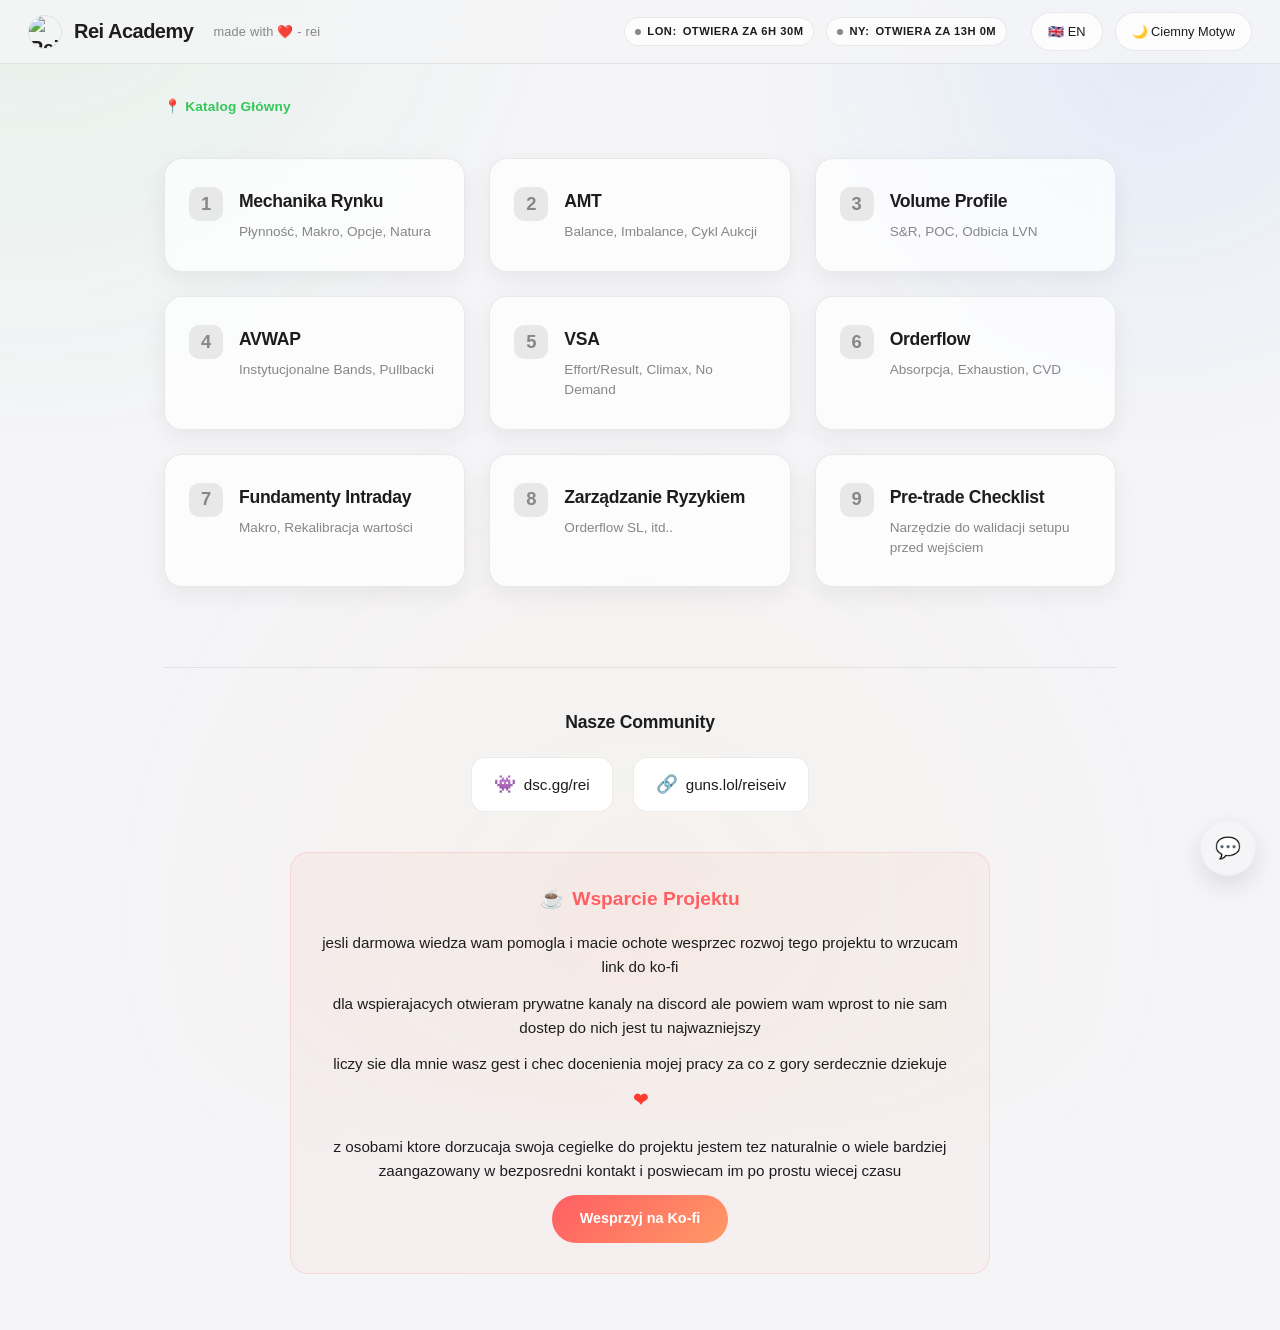
==== index.html @ be585a0c "holy hotfix" ====
<!DOCTYPE html>
<html lang="pl">
<head>
    <meta charset="UTF-8">
    <meta name="viewport" content="width=device-width, initial-scale=1.0">
    <title>Rei Academy</title>
    <link rel="stylesheet" href="style.css">
    <link rel="stylesheet" href="loader.css">
    <script src="loader.js"></script>
    <script>
  if (/Android|webOS|iPhone|iPad|iPod|BlackBerry|IEMobile|Opera Mini/i.test(navigator.userAgent)) {
    window.location.href = "mobile.html";
  }
</script>
</head>
<body class="lang-pl">

<div id="loader">
    <div class="loader-content">
        <span class="loader-title">Academy</span>
        <div class="loader-bar-bg"><div class="loader-bar-fill" id="loaderFill"></div></div>
    </div>
</div>

    <div class="ambient-blobs" id="ambient"></div>

    <nav class="fade-up-element">
        <div class="nav-left">
            <div class="nav-logo" onclick="nav('home')">
                <img src="https://i.pinimg.com/736x/5f/f7/d9/5ff7d9a02f87c055dc7d09bbfe17f80a.jpg" alt="Rei Academy Logo" class="logo-img">
                Rei Academy
            </div>
            <div class="made-with">made with ❤️ - rei</div>
        </div>
        <div class="nav-right">
            <div class="session-container">
                <div class="session-item" id="london-session">
                    <div class="dot"></div> LON: <span class="session-time">--:--</span>
                </div>
                <div class="session-item" id="ny-session">
                    <div class="dot"></div> NY: <span class="session-time">--:--</span>
                </div>
            </div>
            <button class="lang-toggle" onclick="toggleLang()">
                <span class="pl">🇬🇧 EN</span><span class="en">🇵🇱 PL</span>
            </button>
            <button class="theme-toggle" onclick="toggleTheme()" id="theme-btn">
                <span class="pl">☀️ Jasny Motyw</span><span class="en">☀️ Light Mode</span>
            </button>
        </div>
    </nav>

    <div id="tooltip" class="tooltip"></div>

    <div class="container">
        <div class="breadcrumbs fade-up-element fade-delay-1" id="breadcrumbs">
            <span class="pl">📍 Katalog Główny</span><span class="en">📍 Main Catalog</span>
        </div>

        <div id="view-home" class="view active">
            <div class="grid">
                <div class="folder-card fade-up-element fade-delay-1" data-cat="cat-mech" onclick="nav('cat-mech')">
                    <div class="progress-badge"><span class="pl">✓ PRZEROBIONE</span><span class="en">✓ COMPLETED</span></div>
                    <div class="folder-num">1</div>
                    <div class="folder-info">
                        <h3><span class="pl">Mechanika Rynku</span><span class="en">Market Mechanics</span></h3>
                        <p><span class="pl">Płynność, Makro, Opcje, Natura</span><span class="en">Liquidity, Macro, Options, Nature</span></p>
                    </div>
                </div>
                <div class="folder-card fade-up-element fade-delay-2" data-cat="cat-amt" onclick="nav('cat-amt')">
                    <div class="progress-badge"><span class="pl">✓ PRZEROBIONE</span><span class="en">✓ COMPLETED</span></div>
                    <div class="folder-num">2</div>
                    <div class="folder-info">
                        <h3><span class="pl">AMT</span><span class="en">AMT</span></h3>
                        <p><span class="pl">Balance, Imbalance, Cykl Aukcji</span><span class="en">Balance, Imbalance, Auction Cycle</span></p>
                    </div>
                </div>
                <div class="folder-card fade-up-element fade-delay-3" data-cat="cat-vp" onclick="nav('cat-vp')">
                    <div class="progress-badge"><span class="pl">✓ PRZEROBIONE</span><span class="en">✓ COMPLETED</span></div>
                    <div class="folder-num">3</div>
                    <div class="folder-info">
                        <h3><span class="pl">Volume Profile</span><span class="en">Volume Profile</span></h3>
                        <p><span class="pl">S&R, POC, Odbicia LVN</span><span class="en">S&R, POC, LVN Rejections</span></p>
                    </div>
                </div>
                <div class="folder-card fade-up-element fade-delay-4" data-cat="cat-vwap" onclick="nav('cat-vwap')">
                    <div class="progress-badge"><span class="pl">✓ PRZEROBIONE</span><span class="en">✓ COMPLETED</span></div>
                    <div class="folder-num">4</div>
                    <div class="folder-info">
                        <h3><span class="pl">AVWAP</span><span class="en">AVWAP</span></h3>
                        <p><span class="pl">Instytucjonalne Bands, Pullbacki</span><span class="en">Institutional Bands, Pullbacks</span></p>
                    </div>
                </div>
                <div class="folder-card fade-up-element fade-delay-5" data-cat="cat-vsa" onclick="nav('cat-vsa')">
                    <div class="progress-badge"><span class="pl">✓ PRZEROBIONE</span><span class="en">✓ COMPLETED</span></div>
                    <div class="folder-num">5</div>
                    <div class="folder-info">
                        <h3><span class="pl">VSA</span><span class="en">VSA</span></h3>
                        <p><span class="pl">Effort/Result, Climax, No Demand</span><span class="en">Effort/Result, Climax, No Demand</span></p>
                    </div>
                </div>
                <div class="folder-card fade-up-element fade-delay-6" data-cat="cat-of" onclick="nav('cat-of')">
                    <div class="progress-badge"><span class="pl">✓ PRZEROBIONE</span><span class="en">✓ COMPLETED</span></div>
                    <div class="folder-num">6</div>
                    <div class="folder-info">
                        <h3><span class="pl">Orderflow</span><span class="en">Orderflow</span></h3>
                        <p><span class="pl">Absorpcja, Exhaustion, CVD</span><span class="en">Absorption, Exhaustion, CVD</span></p>
                    </div>
                </div>
                <div class="folder-card fade-up-element fade-delay-7" data-cat="cat-fund" onclick="nav('cat-fund')">
                    <div class="progress-badge"><span class="pl">✓ PRZEROBIONE</span><span class="en">✓ COMPLETED</span></div>
                    <div class="folder-num">7</div>
                    <div class="folder-info">
                        <h3><span class="pl">Fundamenty Intraday</span><span class="en">Intraday Fundamentals</span></h3>
                        <p><span class="pl">Makro, Rekalibracja wartości</span><span class="en">Macro, Value Recalibration</span></p>
                    </div>
                </div>
                <div class="folder-card fade-up-element fade-delay-8" data-cat="cat-risk" onclick="nav('cat-risk')">
                    <div class="progress-badge"><span class="pl">✓ PRZEROBIONE</span><span class="en">✓ COMPLETED</span></div>
                    <div class="folder-num">8</div>
                    <div class="folder-info">
                        <h3><span class="pl">Zarządzanie Ryzykiem</span><span class="en">Risk Management</span></h3>
                        <p><span class="pl">Orderflow SL, itd..</span><span class="en">Manual Cutting, Orderflow SL</span></p>
                    </div>
                </div>
                
                <div class="folder-card fade-up-element fade-delay-9" onclick="window.location.href='checklist.html'">
    <div class="folder-num">9</div>
                    <div class="folder-info">
                        <h3><span class="pl">Pre-trade Checklist</span><span class="en">Pre-trade Checklist</span></h3>
                        <p><span class="pl">Narzędzie do walidacji setupu przed wejściem</span><span class="en">Setup validation tool before entry</span></p>
                    </div>
                </div>
            </div>
            
            <div class="community-wrapper fade-up-element fade-delay-10">
                <div class="community-footer">
                    <h4><span class="pl">Nasze Community</span><span class="en">Our Community</span></h4>
                    <div class="links-group">
                        <a href="https://dsc.gg/rei" target="_blank" class="rei-link">
                            <span style="font-size: 1.1rem;">👾</span> dsc.gg/rei
                        </a>
                        <a href="https://guns.lol/reiseiv" target="_blank" class="rei-link">
                            <span style="font-size: 1.1rem;">🔗</span> guns.lol/reiseiv
                        </a>
                    </div>
                </div>

                <div class="kofi-card">
                    <h4><span style="-webkit-text-fill-color: initial;">☕</span> <span class="pl">Wsparcie Projektu</span><span class="en">Support the Project</span></h4>
                    <p class="pl">jesli darmowa wiedza wam pomogla i macie ochote wesprzec rozwoj tego projektu to wrzucam link do ko-fi</p>
                    <p class="en">if this free knowledge helped you and you feel like supporting the development of this project, here is the ko-fi link</p>
                    
                    <p class="pl">dla wspierajacych otwieram prywatne kanaly na discord ale powiem wam wprost to nie sam dostep do nich jest tu najwazniejszy</p>
                    <p class="en">for supporters I open private discord channels, but frankly, access to them isn't the most important part here</p>
                    
                    <p class="pl">liczy sie dla mnie wasz gest i chec docenienia mojej pracy za co z gory serdecznie dziekuje</p>
                    <p class="en">what matters to me is your gesture and willingness to appreciate my work, for which I sincerely thank you in advance</p>
                    
                    <div class="kofi-heart">❤</div>
                    
                    <p class="pl">z osobami ktore dorzucaja swoja cegielke do projektu jestem tez naturalnie o wiele bardziej zaangazowany w bezposredni kontakt i poswiecam im po prostu wiecej czasu</p>
                    <p class="en">I am also naturally much more engaged in direct contact with people who add their brick to the project, and I simply dedicate more time to them</p>
                    
                    <a href="http://ko-fi.com/reiseiv" target="_blank" class="kofi-btn"><span class="pl">Wesprzyj na Ko-fi</span><span class="en">Support on Ko-fi</span></a>
                </div>
            </div>
        </div>

        <div id="view-cat-mech" class="view">
            <h2 class="section-title fade-up-element fade-delay-1"><span class="pl">1. MECHANIKA RYNKU</span><span class="en">1. MARKET MECHANICS</span></h2>
            <div class="course-text fade-up-element fade-delay-2">
                <div class="course-section">
                    <div class="segment-tag tag-must-know">Must Know</div>
                    <h4><span class="pl">Część 1: Mechanizm płynności i orderflow pressure</span><span class="en">Part 1: Liquidity mechanism and orderflow pressure</span></h4>
                    
                    <p class="pl">zanim odpalicie footprinty i vsa musicie zrozumiec dlaczego swieczka/candle w ogole rusza sie na wykresie zapomnijcie o micie ze cena rosnie bo jest po prostu wiecej kupujacych to bzdura</p>
                    <p class="en">before you fire up footprints and vsa you must understand why a candle even moves on the chart forget the myth that price goes up simply because there are more buyers that's nonsense</p>
                    
                    <p class="pl">cena rosnie tylko i wylacznie dlatego ze agresywne <span class="tooltip-word">market orders <span class="tip-i tip-i-up" onmousemove="tt(event, 'Market Orders', 'Agresywne zlecenia realizowane natychmiast po najlepszej dostępnej cenie w orderbooku.')" onmouseleave="htt()">i</span></span> zjadaja cala dostepna <span class="tooltip-word">liquidity <span class="tip-i tip-i-up" onmousemove="tt(event, 'Liquidity (Płynność)', 'Zlecenia z limitami oczekujące w orderbooku na realizację.')" onmouseleave="htt()">i</span></span> czyli limit orders na danym poziomie i system musi szukac kolejnego poziomu wyzej zeby zrealizowac transakcje</p>
                    <p class="en">price rises solely because aggressive <span class="tooltip-word">market orders <span class="tip-i tip-i-up" onmousemove="tt(event, 'Market Orders', 'Aggressive orders executed immediately at the best available price in the orderbook.')" onmouseleave="htt()">i</span></span> eat all available <span class="tooltip-word">liquidity <span class="tip-i tip-i-up" onmousemove="tt(event, 'Liquidity', 'Limit orders waiting in the orderbook to be executed.')" onmouseleave="htt()">i</span></span>, meaning limit orders at a given level, and the system must look for the next level higher to execute transactions</p>
                    
                    <p class="pl">to wlasnie <span class="tooltip-word">orderflow pressure <span class="tip-i tip-i-up" onmousemove="tt(event, 'Orderflow Pressure', 'Presja tworzona przez agresywne zlecenia rynkowe uderzające w orderbook.')" onmouseleave="htt()">i</span></span> pcha cene od jednego bloku liquidity do drugiego kto bije mocniej i agresywniej po cenie rynkowej ten przesuwa wykres a cala reszta to tylko tlo</p>
                    <p class="en">this <span class="tooltip-word">orderflow pressure <span class="tip-i tip-i-up" onmousemove="tt(event, 'Orderflow Pressure', 'Pressure created by aggressive market orders hitting the orderbook.')" onmouseleave="htt()">i</span></span> pushes the price from one liquidity block to another whoever hits harder and more aggressively at market price moves the chart and the rest is just background</p>
                </div>

                <div class="course-section">
                    <h4><span class="pl">Część 2: Fundamental reason</span><span class="en">Part 2: Fundamental reason</span></h4>
                    
                    <p class="pl">Skoro wiemy ze to agresywne zlecenia ruszaja rynkiem to co sprawia ze duzy kapital nagle zaczyna tak mocno uderzac w zlecenia <span class="tooltip-word">market <span class="tip-i tip-i-up" onmousemove="tt(event, 'Market Orders', 'Agresywne zlecenia realizowane natychmiast po najlepszej dostępnej cenie w orderbooku.')" onmouseleave="htt()">i</span></span>?</p>
                    <p class="en">Since we know that aggressive orders move the market, what makes big capital suddenly hit <span class="tooltip-word">market <span class="tip-i tip-i-up" onmousemove="tt(event, 'Market Orders', 'Aggressive orders executed immediately at the best available price in the orderbook.')" onmouseleave="htt()">i</span></span> orders so hard?</p>
                    
                    <p class="pl">tu wchodzą fundamenty ale nie nudne raporty tylko grube makro jak <span class="tooltip-word">cpi <span class="tip-i tip-i-up" onmousemove="tt(event, 'CPI', 'Consumer Price Index - kluczowy raport o inflacji, wywołujący zmienność.')" onmouseleave="htt()">i</span></span> czy <span class="tooltip-word">fomc <span class="tip-i tip-i-up" onmousemove="tt(event, 'FOMC', 'Federal Open Market Committee - spotkania banku centralnego, na których ustala się np. stopy procentowe.')" onmouseleave="htt()">i</span></span>. to są momenty w których duzi gracze robią rekalibrację wartości.</p>
                    <p class="en">this is where fundamentals come in, but not boring reports, rather heavy macro like <span class="tooltip-word">cpi <span class="tip-i tip-i-up" onmousemove="tt(event, 'CPI', 'Consumer Price Index - key inflation report causing volatility.')" onmouseleave="htt()">i</span></span> or <span class="tooltip-word">fomc <span class="tip-i tip-i-up" onmousemove="tt(event, 'FOMC', 'Federal Open Market Committee - central bank meetings that set interest rates.')" onmouseleave="htt()">i</span></span>. these are moments when big players recalibrate value.</p>
                    
                    <p class="pl">Stara cena z sekundy na sekunde przestaje byc logiczna wiec odpalaja ogromne zlecenia zeby jak najszybciej zaparkowac na nowych poziomach to wlasnie ten fundamentalny zapalnik tworzy najwieksze <span class="tooltip-word">imbalansy <span class="tip-i tip-i-down" onmousemove="tt(event, 'Imbalance', 'Gwałtowny ruch kierunkowy i brak równowagi między kupującymi a sprzedającymi.', 'var(--down-color)')" onmouseleave="htt()">i</span></span> na ktorych my zarabiamy.</p>
                    <p class="en">the old price instantly stops making logical sense so they fire massive orders to park at new levels as quickly as possible. this fundamental trigger creates the biggest <span class="tooltip-word">imbalances <span class="tip-i tip-i-down" onmousemove="tt(event, 'Imbalance', 'Rapid directional move and lack of equilibrium between buyers and sellers.', 'var(--down-color)')" onmouseleave="htt()">i</span></span> on which we profit.</p>
                    
                    <div class="pro-tip">
                        <div class="pro-tip-icon">💡</div>
                        <div class="pro-tip-content">
                            <strong><span class="pl">Tip ode mnie ;p</span><span class="en">Tip from me ;p</span></strong>
                            <span class="pl">na footprintach szukaj wtedy tzw. vacuum effect. kiedy wlatują agresywne market buy'e, a po stronie sprzedających następuje płynnościowa pustka (brak pasywnej absorpcji), cena nie ma innego wyjścia musi "teleportować" się wyżej, żeby znaleźć kogokolwiek, kto dostarczy jej płynność do zamknięcia transakcji to nie jest zwykły ruch, to gwałtowny re-pricing widząc taki imbalance, nie szukasz szczytu po prostu płoniesz razem z rynkiem, dopóki nie zobaczysz pierwszej dużej delty, która zostanie "zatrzymana" (wchłonięta) przez ścianę limitów.</span>
                            <span class="en">look for the so-called vacuum effect on footprints. when aggressive market buys fly in, and there is a liquidity void on the sellers' side (no passive absorption), the price has no other choice, it must "teleport" higher to find anyone who will provide liquidity to close the transaction. this is not a regular move, it's a rapid re-pricing. seeing such an imbalance, you don't look for a top, you simply burn with the market until you see the first large delta that gets "stopped" (absorbed) by a wall of limits.</span>
                        </div>
                    </div>
                </div>

                <div class="course-section">
                    <div class="segment-tag tag-advanced">Advanced</div>
                    <h4><span class="pl">Część 3: Options pressure</span><span class="en">Part 3: Options pressure</span></h4>
                    
                    <p class="pl">Na rynku jest jeszcze jedna gigantyczna sila o ktorej retail czesto nie ma pojecia to <span class="tooltip-word">market makers <span class="tip-i tip-i-up" onmousemove="tt(event, 'Market Maker', 'Duże instytucje zapewniające płynność na rynku poprzez jednoczesne wystawianie zleceń kupna i sprzedaży.')" onmouseleave="htt()">i</span></span> czyli ci ktorzy wystawiaja wam opcje.</p>
                    <p class="en">there is another gigantic force on the market that retail often has no idea about, it's <span class="tooltip-word">market makers <span class="tip-i tip-i-up" onmousemove="tt(event, 'Market Maker', 'Large institutions providing liquidity to the market by simultaneously placing buy and sell orders.')" onmouseleave="htt()">i</span></span>, the ones who write options for you.</p>
                    
                    <p class="pl">Musicie zrozumiec jedna rzecz oni nie graja kierunkowo ich zadaniem jest bycie <span class="tooltip-word">delta neutral <span class="tip-i tip-i-up" onmousemove="tt(event, 'Delta Neutral', 'Strategia, w której zyski i straty z opcji oraz aktywa bazowego wzajemnie się zerują (brak ryzyka kierunkowego).')" onmouseleave="htt()">i</span></span> jesli retail kupuje tony opcji call na longi to market maker musi natychmiast kupic aktywo bazowe zeby zabezpieczyc swoja pozycje czyli zrobic <span class="tooltip-word">hedge <span class="tip-i tip-i-up" onmousemove="tt(event, 'Hedge', 'Zabezpieczenie pozycji przed ryzykiem rynkowym.')" onmouseleave="htt()">i</span></span>.</p>
                    <p class="en">you must understand one thing, they don't play directionally. their job is to be <span class="tooltip-word">delta neutral <span class="tip-i tip-i-up" onmousemove="tt(event, 'Delta Neutral', 'A strategy where profits and losses from options and the underlying asset cancel each other out (no directional risk).')" onmouseleave="htt()">i</span></span>. if retail buys tons of call options for longs, the market maker must immediately buy the underlying asset to secure their position, i.e., make a <span class="tooltip-word">hedge <span class="tip-i tip-i-up" onmousemove="tt(event, 'Hedge', 'Securing a position against market risk.')" onmouseleave="htt()">i</span></span>.</p>
                    
                    <p class="pl">To przymusowe kupowanie lub sprzedawanie przez nich tworzy sztuczna ogromna presje na cene ktora czesto dziala jak dolanie benzyny do ognia i wywala wykres zupelnie poza skale.</p>
                    <p class="en">this forced buying or selling by them creates an artificial huge pressure on the price which often acts like adding fuel to the fire and blows the chart completely off the scale.</p>
                </div>

                <div class="course-section">
                    <h4><span class="pl">Część 4: Natura rynku (AMT)</span><span class="en">Part 4: Nature of the market (AMT)</span></h4>
                    
                    <p class="pl">Jak polaczymy te wszystkie trzy rzeczy agresywne zjadanie liquidity rekalibracje pod makro i zabezpieczanie opcji to wychodzi nam czysta natura rynku czyli auction market theory.</p>
                    <p class="en">when we combine all these three things: aggressive eating of liquidity, macro recalibration, and options hedging, we get the pure nature of the market, i.e., auction market theory.</p>
                    
                    <p class="pl">Te wszystkie brutalne sily daza tak naprawde tylko do jednego chca w koncu znalezc cene przy ktorej obie strony znowu beda zgodne co do wartosci i bedą chcialy robic biznes czyli nasze fair value.</p>
                    <p class="en">all these brutal forces actually aim for only one thing, they want to finally find a price where both sides will agree on value again and will want to do business, which is our fair value.</p>
                    
                    <p class="pl">Rynek to po prostu nieustanna aukcja ktora przechodzi z nudnego balansu w agresywny imbalance zeby znowu znalezc kolejny balance i tak w kolko to jest ten ostateczny mindset z ktorym powinniscie teraz przejsc do czytania reszty kategorii.</p>
                    <p class="en">the market is simply a continuous auction that goes from a boring balance to an aggressive imbalance to find the next balance again and so on. this is the ultimate mindset with which you should now move on to reading the rest of the categories.</p>
                </div>
            </div>
            <div class="next-section-wrapper fade-up-element fade-delay-3">
                <button class="next-btn" onclick="nav('cat-amt')">
                    <span class="pl">Czytaj dalej: 2. AMT <span>→</span></span>
                    <span class="en">Read more: 2. AMT <span>→</span></span>
                </button>
            </div>
        </div>

        <div id="view-cat-amt" class="view">
            <h2 class="section-title fade-up-element fade-delay-1">2. AMT (Auction Market Theory)</h2>
            <div class="course-text fade-up-element fade-delay-2">
                <div class="course-section">
                    <p><strong class="em-up">balance</strong> -> <strong class="em-down">imbalance</strong> -> auction -> <strong class="em-up">new balance</strong></p>
                    
                    <p class="pl">W skrocie na wykresie wyglada to tak;</p>
                    <p class="en">In short, on the chart it looks like this;</p>
                    
                    <div class="chart-wrapper" style="height: 420px;">
                        <canvas id="canvas-amt" class="chart-canvas"></canvas>
                    </div>
                </div>

                <div class="course-section">
                    <p class="pl">Cena na dane strefy(po tym jak juz wystapily) moze reagowac;</p>
                    <p class="en">Price can react to these zones (after they have formed) by;</p>
                    <ul>
                        <li><strong class="em-down">imbalance</strong> - <span class="pl">szybko sie przemieszczac / rejection</span><span class="en">moving quickly / rejection</span></li>
                        <li><strong class="em-up">balance</strong> - <span class="pl">odrzucic stary balance, lub przez niego przeleciec i zrobic breakout po ktorym najczesciej wystepuje market shift</span><span class="en">rejecting the old balance, or flying through it and making a breakout after which a market shift usually occurs</span></li>
                    </ul>
                </div>

                <div class="course-section">
                    <p class="pl">rynek to jedna wielka licytacja gdzie buyers i sellers bez przerwy szukają wspólnego języka. nie ma tu magii, jest tylko supply & demand. jak cena jest za niska wkraczają agresywne market buy’e i wybijają ją wyżej, jak za wysoka – agresywni sellers spychają ją w dół. rynek testuje poziomy aż znajdzie fair value czyli miejsce gdzie obie strony chętnie wymieniają kontrakty i tam dzieje się największy obrót.</p>
                    <p class="en">the market is one big auction where buyers and sellers are constantly looking for common ground. there is no magic here, there is only supply & demand. if the price is too low, aggressive market buys step in and push it higher, if too high – aggressive sellers push it down. the market tests levels until it finds fair value, which is a place where both sides eagerly exchange contracts and where the highest volume occurs.</p>
                    
                    <p class="pl">żeby nie zgadywać gdzie jest tanio a gdzie drogo używamy value area. to strefa w której rynek mielił najdłużej i gdzie przeszło ok 70% wolumenu sesji. to nasza baza. wyjście powyżej to sygnał że robi się drogo i zaraz mogą wjechać sprzedający, spadek poniżej to okazja dla kupujących bo cena staje się atrakcyjna. zamiast wróżyć z fusów(ict) po prostu patrzymy jak cena reaguje na ten obszar akceptacji.</p>
                    <p class="en">to avoid guessing where it is cheap and where it is expensive, we use value area. this is the zone where the market chopped the longest and where about 70% of the session's volume passed. this is our base. going above is a signal that it is getting expensive and sellers might step in soon, dropping below is an opportunity for buyers because the price become attractive. instead of reading tea leaves (ict), we simply watch how the price reacts to this area of acceptance.</p>
                </div>

                <div class="course-section">
                    <p class="pl">cała zabawa polega na cyklu balance -> imbalance -> new balance. większość czasu rynek jest w równowadze (balance) ale gdy wpadnie nowa informacja lub duży kapitał cena agresywnie wybija i zaczyna trendować (imbalance). wtedy stare fair value idzie do kosza – nie gramy na powrót tylko płyniemy z momentum aż dynamika spadnie i rynek zacznie budować nową bazę na innym poziomie.</p>
                    <p class="en">the whole game is about the balance -> imbalance -> new balance cycle. most of the time the market is in equilibrium (balance) but when new info or big capital drops in, the price aggressively breaks out and starts trending (imbalance). then the old fair value goes to the trash – we don't play for a return, we ride the momentum until dynamics drop and the market starts building a new base at a different level.</p>
                    
                    <p class="pl">amt to twoja mapa i logika a volume profile to rentgen który pokazuje to wszystko na wykresie. przeskakujemy przez zwykłe świece i widzimy dokładnie gdzie faktycznie zaparkował gruby hajs i gdzie ukształtowały się strefy balansu. teraz żebyś wiedział jak to wyznaczać w praktyce i czytać kto realnie kontroluje aukcję wchodzimy prosto w kategorię volume profile.</p>
                    <p class="en">amt is your map and logic and volume profile is the x-ray that shows all of this on the chart. we skip past regular candles and see exactly where the smart money parked and where the balance zones formed. now so you know how to map this in practice and read who actually controls the auction, we jump straight into the volume profile category.</p>
                </div>
            </div>
            <div class="next-section-wrapper fade-up-element fade-delay-3">
                <button class="next-btn" onclick="nav('cat-vp')">
                    <span class="pl">Czytaj dalej: 3. Volume Profile <span>→</span></span>
                    <span class="en">Read more: 3. Volume Profile <span>→</span></span>
                </button>
            </div>
        </div>

        <div id="view-cat-vp" class="view">
            <h2 class="section-title fade-up-element fade-delay-1">3. VOLUME PROFILE</h2>
            <div class="course-text fade-up-element fade-delay-2">
                <div class="course-section">
                    <p class="pl">Volume Profile czesto ustawia sie w te 4 kształty:</p>
                    <p class="en">Volume Profile often shapes up into these 4 patterns:</p>
                    <ul>
                        <li>P📈 - <span class="pl">presja ceny w góre</span><span class="en">price pressure up</span></li>
                        <li>b📉 - <span class="pl">presja ceny w dół</span><span class="en">price pressure down</span></li>
                        <li>B🌪️ - <span class="pl">presja w obie strony xD</span><span class="en">pressure both ways xD</span></li>
                        <li>D👉 - <span class="pl">market w balance ("konsolidacja")</span><span class="en">market in balance ("consolidation")</span></li>
                    </ul>
                    <p class="pl">Przykładowy setup, z wykorzystaniem logiki auction market theory (tak w D, aż do wystąpienia breakoutu możesz tradować <span class="tooltip-word" onmousemove="tt(event, 'S&R', 'Support & Resistance - poziomy wsparcia (gdzie cena odbija w górę) i oporu (gdzie cena zawraca w dół).')" onmouseleave="htt()">i</span>).</p>
                    <p class="en">Example setups, using auction market theory logic (yes in D shape, until a breakout occurs you can trade <span class="tooltip-word" onmousemove="tt(event, 'S&R', 'Support & Resistance - levels where price bounces up or rejects down.')" onmouseleave="htt()">i</span>).</p>
                </div>
            </div>
            
            <h4 style="color:var(--heading-color); margin-bottom: 10px;" class="fade-up-element fade-delay-3">
                <span class="pl">Setup 1: Kształt D (Balance) - Tradowanie VAH / VAL</span>
                <span class="en">Setup 1: D Shape (Balance) - Trading VAH / VAL</span>
            </h4>
            <div class="chart-wrapper fade-up-element fade-delay-4" style="height: 400px;">
                <canvas id="canvas-vaval" class="chart-canvas"></canvas>
            </div>

            <div class="course-text fade-up-element fade-delay-5">
                <div class="course-section">
                    <p class="pl">"Mapowanie" profilem wolumenu(XD) można robić w dwa sposoby;</p>
                    <p class="en">"Mapping" with volume profile(XD) can be done in two ways;</p>
                    <ul>
                        <li><span class="pl">zaplanowane; ustawiasz na sesje/dni-wieki... - można uznać je za bardzo "znaczące"</span><span class="en">planned; you anchor it to sessions/days-ages... - they can be considered very "significant"</span>
                            <div class="chart-wrapper" style="height: 280px; margin-top: 15px;">
                                <canvas id="canvas-map1" class="chart-canvas"></canvas>
                            </div>
                        </li>
                        <li><span class="pl">bieżące: ustawiasz na bieżące strefy (balance, imbalance) - też są znaczące, ale raczej nie wyłapiesz tak tradu na kolejne 3h</span><span class="en">current: you anchor it to current zones (balance, imbalance) - also significant, but you probably won't catch a 3h long trade this way</span>
                            <div class="chart-wrapper" style="height: 280px; margin-top: 15px;">
                                <canvas id="canvas-map2" class="chart-canvas"></canvas>
                            </div>
                        </li>
                    </ul>
                </div>

                <div class="course-section">
                    <p class="pl">Jeśli ktoś nie rozumie jak działa VP, i co oznaczają dane pola;</p>
                    <p class="en">If someone doesn't understand how VP works, and what these terms mean;</p>
                    <ul>
                        <li class="pl"><strong class="em-up">VAH</strong>, <strong class="em-down">VAL</strong> - <span class="tooltip-word">Value Area <span class="tip-i tip-i-up" onmousemove="tt(event, 'VAH / VAL', 'Value Area High (Górna granica) i Value Area Low (Dolna granica). Wyznaczają strefę 68% wolumenu w danej sesji.', 'var(--up-color)')" onmouseleave="htt()">i</span></span></li>
                        <li class="en"><strong class="em-up">VAH</strong>, <strong class="em-down">VAL</strong> - <span class="tooltip-word">Value Area <span class="tip-i tip-i-up" onmousemove="tt(event, 'VAH / VAL', 'Value Area High and Value Area Low. They mark the 68% volume zone in a given session.', 'var(--up-color)')" onmouseleave="htt()">i</span></span></li>
                        
                        <li class="pl"><strong class="em-up">POC</strong> - <span class="tooltip-word">Point of Control <span class="tip-i tip-i-up" onmousemove="tt(event, 'POC', 'Punkt kontroli z największym wygenerowanym wolumenem. Często działa jak magnes przyciągający cenę (Fair Value).', 'var(--up-color)')" onmouseleave="htt()">i</span></span></li>
                        <li class="en"><strong class="em-up">POC</strong> - <span class="tooltip-word">Point of Control <span class="tip-i tip-i-up" onmousemove="tt(event, 'POC', 'Point of control with the highest generated volume. Often acts as a magnet for price (Fair Value).', 'var(--up-color)')" onmouseleave="htt()">i</span></span></li>
                        
                        <li class="pl"><strong class="em-up">HVN</strong> - <span class="tooltip-word">Balance <span class="tip-i tip-i-up" onmousemove="tt(event, 'Balance (VP)', 'Strefa balansu w Volume Profile: popyt i podaż są w miarę zgodne, więc cena zwalnia i spędza tam najwięcej czasu (HVN).', 'var(--up-color)')" onmouseleave="htt()">i</span></span></li>
                        <li class="en"><strong class="em-up">HVN</strong> - <span class="tooltip-word">Balance <span class="tip-i tip-i-up" onmousemove="tt(event, 'Balance (VP)', 'Balance zone in Volume Profile: supply and demand are mostly in agreement, so price slows down and spends the most time there (High Volume Node).', 'var(--up-color)')" onmouseleave="htt()">i</span></span></li>
                        
                        <li class="pl"><strong class="em-down">LVN</strong> - <span class="tooltip-word">Imbalance <span class="tip-i tip-i-down" onmousemove="tt(event, 'Imbalance (VP)', 'Strefa imbalansu w Volume Profile: brak akceptacji na danych poziomach, więc cena przelatuje szybciej przez LVN w stronę kolejnego kierunku.', 'var(--down-color)')" onmouseleave="htt()">i</span></span></li>
                        <li class="en"><strong class="em-down">LVN</strong> - <span class="tooltip-word">Imbalance <span class="tip-i tip-i-down" onmousemove="tt(event, 'Imbalance (VP)', 'Imbalance zone in Volume Profile: lack of acceptance at these levels, so price flies faster through LVN towards the next direction.', 'var(--down-color)')" onmouseleave="htt()">i</span></span></li>
                    </ul>
                    
                    <div class="note-block pl">
                        <span class="note-icon">💡</span>
                        <div class="note-text">
                            Testowanie vah/val to <strong>moment decyzyjny</strong>;<br>
                            wyjscie poza strefe i budowanie tam nowego volume ➝ <strong>akceptacja nowej ceny</strong> i start imbalansu.
                            rejection cen przy vah/val ➝ nadal gramy balance...
                        </div>
                    </div>
                    <div class="note-block en">
                        <span class="note-icon">💡</span>
                        <div class="note-text">
                            When price bounces off vah/val ➝ testing vah/val is a <strong>decision moment</strong>;<br>
                            exiting the zone and building new volume there ➝ <strong>acceptance of new price</strong> and start of an imbalance.
                        </div>
                    </div>
                </div>

                <div class="course-section">
                    <div class="segment-tag tag-must-know">Must Know</div>
                    <p class="pl">hvn i lvn - to one mowia nam jak szybko cena bedzie w danej strefie pływać</p>
                    <p class="en">hvn and lvn - they tell us how fast the price will swim in a given zone</p>
                    
                    <p class="pl">hvn czyli high volume node to te grube brzuchy na profilu gdzie zebral sie najwiekszy volume to sa klasyczne strefy balansu cena zachowuje sie tu jak w blocie zwalnia mieli w miejscu i spedza duzo czasu bo obie strony sa dosc zgodne co do wartosci</p>
                    <p class="en">hvn meaning high volume node are those fat bellies on the profile where the biggest volume gathered. these are classic balance zones. price acts here like in mud, slows down, chops in place and spends a lot of time because both sides are quite agreed on value.</p>
                    
                    <p class="pl">z kolei lvn czyli low volume node to te wciecia w profilu gdzie volume prawie nie ma to strefy imbalansu w przeszlosci rynek po prostu nie akceptowal tych poziomow wiec kiedy cena tam trafia przelatuje przez nie jak przez proznie</p>
                    <p class="en">on the other hand lvn meaning low volume node are those indentations in the profile where there is almost no volume. these are imbalance zones. in the past the market simply did not accept these levels so when price gets there it flies through them like through a vacuum.</p>
                    
                    <p class="pl">dlatego wlasnie bardzo czesto widzimy jak rynek odrywa sie od jednego hvn blyskawicznie i agresywnie pokonuje puste lvn zeby znowu zaparkowac i szukac rownowagi na kolejnym grubym hvn</p>
                    <p class="en">that's exactly why we very often see the market detach from one hvn, lightning-fast and aggressively overcome an empty lvn, just to park again and look for equilibrium at the next fat hvn.</p>
                    
                    <p class="pl">warto jeszcze dodac wazna rzecz odnosnie lvn z tych pustych stref bardzo czesto korzysta sie w mocno trendujacym rynku sluza one jako idealne miejsca do zlapania pullbacka i pojscia dalej z trendem dziala to tak ze gdy mamy silny ruch i rynek robi krotki pullback to wpadajac w lvn sprawdza czy wciaz nie ma tam chetnych do handlu szybki brak akceptacji powoduje rejection i kontynuacje glownego trendu wiec to swietny moment zeby podpiac sie do ruchu i zarabiac na tym momentum</p>
                    <p class="en">it's worth adding an important thing regarding lvn. these empty zones are very often used in a strongly trending market. they serve as ideal places to catch a pullback and go further with the trend. it works like this: when we have a strong move and the market makes a short pullback, falling into lvn it checks if there are still no willing traders there. a quick lack of acceptance causes a rejection and continuation of the main trend, so it's a great moment to hook onto the move and profit on that momentum.</p>
                </div>

                <div class="pro-tip">
                    <div class="pro-tip-icon">⚡</div>
                    <div class="pro-tip-content pl">
                        <strong>Tip ode mnie ;p</strong>
                        bardzo często z tego korzystam ^^ (setup 3/lvn) 
                    </div>
                    <div class="pro-tip-content en">
                        <strong>Tip from me ;p</strong>
                        i use this very often ^^ (setup 3/lvn)
                    </div>
                </div>
            </div>

            <h4 style="color:var(--heading-color); margin-bottom: 10px;" class="fade-up-element fade-delay-6">
                <span class="pl">Setup 2: Magnes POC i powrót do HVN</span>
                <span class="en">Setup 2: POC Magnet and return to HVN</span>
            </h4>
            <div class="chart-wrapper fade-up-element fade-delay-7" style="height: 400px;">
                <canvas id="canvas-poc" class="chart-canvas"></canvas>
            </div>

            <h4 style="color:var(--heading-color); margin-bottom: 10px;" class="fade-up-element fade-delay-8">
                <span class="pl">Setup 3: Odbicie od LVN (Imbalance)</span>
                <span class="en">Setup 3: LVN Bounce (Imbalance)</span>
            </h4>
            <div class="chart-wrapper fade-up-element fade-delay-9" style="height: 400px;">
                <canvas id="canvas-lvn" class="chart-canvas"></canvas>
            </div>
            
            <div class="next-section-wrapper fade-up-element fade-delay-10">
                <button class="next-btn" onclick="nav('cat-vwap')">
                    <span class="pl">Czytaj dalej: 4. AVWAP <span>→</span></span>
                    <span class="en">Read more: 4. AVWAP <span>→</span></span>
                </button>
            </div>
        </div>

        <div id="view-cat-vwap" class="view">
            <h2 class="section-title fade-up-element fade-delay-1">4. AVWAP</h2>
            <div class="course-text fade-up-element fade-delay-2">
                <div class="course-section">
                    <p class="pl">zwykłe średnie kroczące są spóźnione bo liczą tylko czas i cenę. dla nas liczy się <span class="tooltip-word">vwap <span class="tip-i tip-i-up" onmousemove="tt(event, 'VWAP', 'Volume Weighted Average Price - średnia cena ważona wolumenem.')" onmouseleave="htt()">i</span></span> czyli średnia cena ważona wolumenem. to jest jedyna „średnia” którą respektują instytucje bo pokazuje gdzie faktycznie handlował duży kapitał. jeśli cena jest powyżej vwap-u instytucjonalni kupujący są zadowoleni, jeśli poniżej to szukają okazji lub uciekają z pozycji. używamy <span class="tooltip-word">anchored vwap <span class="tip-i tip-i-up" onmousemove="tt(event, 'Anchored VWAP', 'Zakotwiczony VWAP, mierzony od konkretnego wydarzenia, miejsca, lub początku sesji.')" onmouseleave="htt()">i</span></span> żeby przyczepić go do konkretnych punktów zwrotnych jak fomc czy szczyt sesji i widzieć kto od tego momentu przejął kontrolę nad rynkiem.</p>
                    <p class="en">regular moving averages are lagging because they only count time and price. for us, what matters is <span class="tooltip-word">vwap <span class="tip-i tip-i-up" onmousemove="tt(event, 'VWAP', 'Volume Weighted Average Price.')" onmouseleave="htt()">i</span></span>. this is the only "average" respected by institutions because it shows where big capital actually traded. if the price is above vwap, institutional buyers are happy, if below, they look for opportunities or run from positions. we use <span class="tooltip-word">anchored vwap <span class="tip-i tip-i-up" onmousemove="tt(event, 'Anchored VWAP', 'VWAP anchored to a specific event, place, or session start.')" onmouseleave="htt()">i</span></span> to attach it to specific turning points like fomc or session high to see who took control of the market from that moment on.</p>
                    
                    <img src="https://i.imgur.com/6wu6fDM.png" class="course-img" alt="VWAP Bands Reaction" referrerpolicy="no-referrer">
                    
                    <p class="pl">jak widać cena pięknie reaguje na <span class="tooltip-word">VWAP band'y <span class="tip-i tip-i-up" onmousemove="tt(event, 'VWAP Bands', 'Pasma odchylenia standardowego od głównej linii VWAP. Pełnią rolę dynamicznego VAH i VAL.')" onmouseleave="htt()">i</span></span>, i sam VWAP</p>
                    <p class="en">as you can see the price beautifully reacts to <span class="tooltip-word">VWAP bands <span class="tip-i tip-i-up" onmousemove="tt(event, 'VWAP Bands', 'Standard deviation bands from the main VWAP line. Act as dynamic VAH and VAL.')" onmouseleave="htt()">i</span></span>, and VWAP itself</p>
                    
                    <p class="pl">sposoby na tradowanie VWAP to między innymi S&R i <span class="tooltip-word">mean reversion <span class="tip-i tip-i-up" onmousemove="tt(event, 'Mean Reversion', 'Tendencja ceny do powrotu do swojej historycznej średniej (w tym wypadku linii VWAP).')" onmouseleave="htt()">i</span></span></p>
                    <p class="en">ways to trade VWAP include S&R and <span class="tooltip-word">mean reversion <span class="tip-i tip-i-up" onmousemove="tt(event, 'Mean Reversion', 'Price tendency to return to its historical mean (in this case, the VWAP line).')" onmouseleave="htt()">i</span></span></p>
                    
                    <p class="pl">przykład użycia: AVWAP zarzucony na high, pięknie pokazuje lokalny resistance, z którego potem tworzy sie support</p>
                    <p class="en">example usage: AVWAP anchored to the high beautifully shows local resistance, which later becomes support</p>
                </div>
                <div class="course-section">
                    <img src="https://i.imgur.com/WiyvKtT.png" class="course-img" alt="AVWAP Resistance to Support" referrerpolicy="no-referrer">
                    <h4 class="pl">Strategia S&R i <span class="tooltip-word">Bias <span class="tip-i tip-i-up" onmousemove="tt(event, 'Bias', 'Nasze obiektywne nastawienie do rynku w danej chwili, np. bullish (szukamy longów) lub bearish (szukamy shortów).')" onmouseleave="htt()">i</span></span>:</h4>
                    <h4 class="en">S&R Strategy and <span class="tooltip-word">Bias <span class="tip-i tip-i-up" onmousemove="tt(event, 'Bias', 'Our objective market attitude at a given moment, e.g., bullish (looking for longs) or bearish (looking for shorts).')" onmouseleave="htt()">i</span></span>:</h4>
                    <ul class="pl">
                        <li>cena powyżej vwap -> szukamy longów / reversion (gdy cena jest bardzo daleko lub widać exhaustion)</li>
                        <li>cena poniżej vwap -> szukamy shortów / reversion (^)</li>
                        <li>cena przecina vwap z dużym volume -> podmianka stron xd</li>
                    </ul>
                    <ul class="en">
                        <li>price above vwap -> looking for longs / reversion (when price is very far or exhaustion is visible)</li>
                        <li>price below vwap -> looking for shorts / reversion (^)</li>
                        <li>price crosses vwap with high volume -> changing sides xd</li>
                    </ul>
                    <div class="segment-tag tag-must-know">Must Know</div>
                    
                    <p class="pl">avwap to w jezyku teorii aukcji po prostu dynamiczna linia fair value taki poc ktory przesuwa sie razem z cena w czasie rzeczywistym a te zewnetrzne bandy pelnia funkcje dynamicznych vah i val wiec cala logika z profilu volume ma tu pelne zastosowanie</p>
                    <p class="en">avwap in the language of auction theory is simply a dynamic fair value line, a poc that moves with the price in real time, and these outer bands act as dynamic vah and val, so all the logic from volume profile fully applies here.</p>
                    
                    <p class="pl">co do samego tradowania mean reversion pamietajcie o jednej waznej rzeczy to dziala swietnie kiedy rynek jest w szerokim balansie i po prostu oddycha od bandy do bandy ale jesli mamy silny imbalance i pprst plynie w jednym kierunku to cena moze przebywac bardzo daleko od vwap przez cala sesje i nigdy do niego nie wrocic dlatego w trendzie vwap sluzy nam jako trampolina na pullbackach a nie jako cel do ktorego gramy counter-trend</p>
                    <p class="en">as for trading mean reversion itself, remember one important thing: it works great when the market is in a wide balance and simply breathes from band to band, but if we have a strong imbalance and it just flows in one direction, the price can stay very far from vwap all session and never return to it. therefore, in a trend, vwap serves us as a trampoline on pullbacks, not as a target to which we play counter-trend.</p>
                </div>
            </div>
            
            <div class="chart-wrapper fade-up-element fade-delay-3" style="height: 400px;"><canvas id="canvas-vwap" class="chart-canvas"></canvas></div>

            <div class="next-section-wrapper fade-up-element fade-delay-4">
                <button class="next-btn" onclick="nav('cat-vsa')">
                    <span class="pl">Czytaj dalej: 5. VSA <span>→</span></span>
                    <span class="en">Read more: 5. VSA <span>→</span></span>
                </button>
            </div>
        </div>

        <div id="view-cat-vsa" class="view">
            <h2 class="section-title fade-up-element fade-delay-1">5. VOLUME SPREAD ANALYSIS</h2>
            <div class="course-text fade-up-element fade-delay-2">
                <div class="course-section">
                    <p class="pl">otwieramy nowy dzial czyli vsa volume spread analysis to genialne narzedzie ktore laczy czysty wykres candles z volume i uczy was patrzec na rynek przez pryzmat prawa wysilku i rezultatu</p>
                    <p class="en">we open a new section, vsa volume spread analysis. it's a brilliant tool that combines a pure candle chart with volume and teaches you to look at the market through the prism of the law of effort and result.</p>
                    
                    <p class="pl">zeby to zrozumiec musimy zaczac od absolutnych podstaw zapomnijcie na chwile o standardowych formacjach świecowych(najlepiej na zawsze swoja droga..) bo w vsa interesuja nas tylko trzy konkretne rzeczy w kazdej candle</p>
                    <p class="en">to understand this we must start from the absolute basics. forget for a moment about standard candlestick formations (preferably forever by the way..) because in vsa we are only interested in three specific things in each candle</p>
                    
                    <ul class="pl">
                        <li>po pierwsze spread ale nie ten od brokera tylko zasieg candle czyli odleglosc od samego low do samego high to nam mowi jaki konkretny <span class="tooltip-word">rezultat (Result) <span class="tip-i tip-i-up" onmousemove="tt(event, 'Result', 'Spread świecy - czyli faktyczny dystans, jaki pokonała cena w określonym czasie.')" onmouseleave="htt()">i</span></span> osiagnal rynek w danym czasie</li>
                        <li>po drugie volume czyli ile kontraktow w ogole przewinelo sie na tej candle to mowi nam o tym jaki <span class="tooltip-word">wysilek (Effort) <span class="tip-i tip-i-up" onmousemove="tt(event, 'Effort', 'Wolumen - czyli ile siły włożono, aby poruszyć cenę.')" onmouseleave="htt()">i</span></span> rynek wlozyl w ten ruch</li>
                        <li>i po trzecie cena zamkniecia czyli gdzie ostatecznie strona bullish i bearish skonczyla walke czy blisko high czy w srodku czy na samym low</li>
                    </ul>
                    <ul class="en">
                        <li>firstly, the spread, but not the broker's spread, the candle's range meaning the distance from the absolute low to the absolute high. this tells us what specific <span class="tooltip-word">result (Result) <span class="tip-i tip-i-up" onmousemove="tt(event, 'Result', 'Candle spread - the actual distance the price covered in a given time.')" onmouseleave="htt()">i</span></span> the market achieved in a given time</li>
                        <li>secondly, volume, meaning how many contracts rolled through this candle. this tells us what <span class="tooltip-word">effort (Effort) <span class="tip-i tip-i-up" onmousemove="tt(event, 'Effort', 'Volume - how much force was put in to move the price.')" onmouseleave="htt()">i</span></span> the market put into this move</li>
                        <li>and thirdly, the closing price, meaning where exactly the bullish and bearish sides ended the fight, near the high, in the middle, or at the absolute low</li>
                    </ul>
                    
                    <p class="pl">vsa polega na tym ze patrzac na te trzy rzeczy caly czas zadajemy sobie jedno wazne pytanie czy wysilek jaki wlozono w dany ruch jest logiczny i zgadza sie z rezultatem jaki osiagnieto na wykresie</p>
                    <p class="en">vsa is about looking at these three things and constantly asking ourselves one important question: is the effort put into a given move logical and does it align with the result achieved on the chart?</p>
                </div>

                <div class="course-section">
                    <h4><span class="pl">Zdrowy Ruch i Harmonijny Trend</span><span class="en">Healthy Move and Harmonious Trend</span></h4>
                    
                    <p class="pl">zaczynamy od tego jak wyglada zdrowy rynek czyli sytuacja w ktorej wlozony wysilek idealnie rowna sie osiagnietemu rezultatowi</p>
                    <p class="en">we start with what a healthy market looks like, meaning a situation where the applied effort perfectly equals the achieved result.</p>
                    
                    <p class="pl">wyobrazcie sobie potezna swieczka/candle z bardzo duzym spreadem ktora zamyka sie na samym dnie a pod nia widzicie ogromny slupek volume</p>
                    <p class="en">imagine a massive candle with a very large spread that closes at the absolute bottom, and below it you see a huge volume bar.</p>
                    
                    <p class="pl">to jest wlasnie pelna harmonia sprzedajacy/sellside wlozyli gigantyczny wysilek w postaci masy market orderow i osiagneli adekwatny rezultat spychajac cene mocno w dol</p>
                    <p class="en">this is pure harmony. sellers put in a gigantic effort in the form of massive hits and achieved an adequate result by pushing the price hard down.</p>
                    
                    <p class="pl">w takiej sytuacji wiemy ze ruch jest poparty silnym kapitalem i absolutnie nie stajemy mu na drodze, nie plywamy pod prad...</p>
                    <p class="en">in such a situation, we know the move is backed by strong capital and we absolutely do not stand in its way to catch falling knives.</p>
                    
                    <p class="pl">dziala to tez w druga strone maly volume czyli brak effortu powinien zawsze dawac maly spread czyli brak rezultatu</p>
                    <p class="en">it works the other way around too. low volume, meaning a lack of effort, should always result in a small spread, meaning a lack of result.</p>
                    
                    <p class="pl">jesli rynek rysuje mala waska swieczke/candle na bardzo niskim volume to po prostu oznacza ze chwilowo nie ma tam duzych graczy i presji z zadnej ze stron wiec cena po prostu dryfuje</p>
                    <p class="en">if the market draws a small narrow candle on very low volume, it simply means that temporarily there are no big players there and no pressure from either side, so the price just drifts.</p>
                    
                    <p class="pl">rozpoznawanie tych zdrowych i logicznych zachowan to wasz podstawowy filtr ktory mowi wam kiedy trend wciaz ma sile do dalszej jazdy a wy mozecie spokojnie plynac z trendem</p>
                    <p class="en">recognizing these healthy and logical behaviors is your basic filter which tells you when the trend still has the strength to keep going, and you can calmly swim with the trend.</p>
                </div>

                <div class="course-section">
                    <div class="segment-tag tag-advanced">Advanced</div>
                    <h4><span class="pl">Anomalie i Hidden Selling</span><span class="en">Anomalies and Hidden Selling</span></h4>
                    
                    <p class="pl">skoro wiemy juz jak wyglada zdrowy ruch czas na najwazniejsza czesc vsa czyli anomalie effort vs result</p>
                    <p class="en">since we know what a healthy move looks like, it's time for the most important part of vsa, meaning anomalies of effort vs result.</p>
                    
                    <p class="pl">wyobrazcie sobie sytuacje w ktorej widzicie gigantyczny volume czyli ogromny wysilek ale spread candle jest bardzo maly a cena prawie sie nie ruszyla to jest klasyczny brak rezultatu</p>
                    <p class="en">imagine a situation where you see gigantic volume, meaning huge effort, but the candle spread is very small and the price barely moved. this is a classic lack of result.</p>
                    
                    <p class="pl">w logice vsa oznacza to ze na tym poziomie pojawila sie ogromna bariera w postaci zlecen przeciwnej strony ktora calkowicie wchlonela ten ruch</p>
                    <p class="en">in vsa logic, this means that a huge barrier appeared at this level in the form of opposite side orders that completely absorbed this move.</p>
                    
                    <p class="pl">jesli cena leci w gore na duzym volume ale spread sie zaweza i zamkniecie jest w polowie to mamy do czynienia z <strong>"hidden selling"</strong> czyli sellside zaczal absorbowac agresywny buyside</p>
                    <p class="en">if price flies up on high volume but the spread narrows and the close is in the middle, we are dealing with <strong>hidden selling</strong>, meaning sellers started to absorb aggressive buyers.</p>
                    
                    <p class="pl">to jest moment w ktorym profesionalni gracze zaczynaja wychodzic z pozycji albo budowac zupelnie nowy kierunek przeciwko</p>
                    <p class="en">this is the moment when professional players start exiting positions or building a completely new direction against the crowd.</p>
                </div>
            </div>

            <div class="chart-wrapper fade-up-element fade-delay-3" style="height: 420px;">
                <canvas id="canvas-vsa1" class="chart-canvas"></canvas>
            </div>

            <div class="course-text fade-up-element fade-delay-4">
                <div class="course-section">
                    <h4><span class="pl">Sygnały Odwrócenia (Stopping Vol & Climax)</span><span class="en">Reversal Signals (Stopping Vol & Climax)</span></h4>
                    
                    <p class="pl">przechodzimy do konkretnych setupow z vsa na pierwszy ogien idzie stopping volume i climax to sa wasze glowne sygnaly ze dany trend wlasnie dojezdza do sciany i zaraz bedzie reversal</p>
                    <p class="en">we move to specific vsa setups, first in line is stopping volume and climax. these are your main signals that a given trend is just hitting a wall and a reversal is coming.</p>
                    
                    <p class="pl">wyobrazcie sobie silny downtrend nagle pojawia sie ogromna swieczka/candle z gigantycznym volume ale zamiast zamknac sie na samym dole/low zostawia dlugi dolny wick i zamyka sie w polowie lub wyzej to jest wlasnie <strong>"stopping volume"</strong> duzy kapital wlasnie wszedl na rynek i swoimi zleceniami kupna calkowicie zaabsorbowal i zatrzymal spadki</p>
                    <p class="en">imagine a strong downtrend. suddenly a huge candle with gigantic volume appears, but instead of closing at the absolute low, it leaves a long bottom wick and closes in the middle or higher. this is exactly <strong>stopping volume</strong>. big capital just entered the market and with its buy orders completely absorbed and stopped the decline.</p>
                    
                    <p class="pl">z kolei climax to faza w ktorej retail wchodzi w najgorszym mozliwym momencie na samym szczycie uptrendu widzicie wystrzal ceny na ogromnym spreadzie i chorym volume ale nastepna candle od razu robi reversal to klasyczny <strong>"buying climax"</strong> duzi gracze wlasnie uzyli tego liquidity zeby pozbyc sie swoich pozycji i ztrapowac reszte to idealne miejsca zeby szukac wejscia na reversal</p>
                    <p class="en">on the other hand, climax is the phase where retail enters at the worst possible moment. at the very top of an uptrend you see a price spike on a huge spread and sick volume, but the next candle immediately makes a reversal. this is a classic <strong>buying climax</strong>. big players just used this liquidity to unload their positions and trap the crowd in expensive contracts. these are ideal places to look for a reversal entry.</p>
                </div>

                <div class="course-section">
                    <h4><span class="pl">Wysuszenie Popytu/Podaży (No Demand/Supply)</span><span class="en">Drying up of Demand/Supply (No Demand/Supply)</span></h4>
                    
                    <p class="pl">druga strona medalu w vsa to sytuacje w ktorych na rynku doslownie brakuje jednej ze stron czyli no supply i no demand to wasze najlepsze sygnaly na bezpieczne dolaczenie do trwajacego juz trendu</p>
                    <p class="en">the other side of the coin in vsa are situations where the market literally lacks one of the sides, meaning no supply and no demand. these are your best signals to safely join an already ongoing trend.</p>
                    
                    <p class="pl"><strong>no demand</strong> pojawia sie w downtrendzie kiedy cena probuje lekko podbic do gory ale robi to na bardzo malych swieczkach/candles z minimalnym volume to znak ze kupujacy/buyside kompletnie nie maja sily i brakuje demand zeby zrobic reversal po takim tescie cena zazwyczaj bardzo szybko wraca do spadkow</p>
                    <p class="en"><strong>no demand</strong> appears in a downtrend when the price tries to bounce up slightly but does so on very small candles with minimal volume. this is a sign that buyers completely lack strength and there is no demand to make a reversal. after such a test, the price usually returns to falling very quickly.</p>
                    
                    <p class="pl">odwrotnie dziala <strong>no supply</strong> w uptrendzie mamy krotki pullback w dol ale swieczki/candles sa waskie a volume drastycznie spada to pokazuje ze sprzedajacy/sellside nie maja juz sily rynek zostal wysuszony z supply i wystarczy mala iskra ze strony kupujacych/buyside zeby cena znowu wystrzelila w gore to sa momenty w ktorych rynek po prostu mowi wam ze droga najmniejszego oporu pozostaje niezmieniona</p>
                    <p class="en"><strong>no supply</strong> works conversely. in an uptrend we have a short pullback down, but the candles are narrow and volume drops drastically. this shows that sellers have no strength left, the market has been dried out of supply, and a small spark from buyers is enough for the price to shoot up again. these are moments where the market simply tells you that the path of least resistance remains unchanged.</p>
                </div>
            </div>

            <div class="chart-wrapper fade-up-element fade-delay-5" style="height: 420px;">
                <canvas id="canvas-vsa2" class="chart-canvas"></canvas>
            </div>
            
            <div class="next-section-wrapper fade-up-element fade-delay-6">
                <button class="next-btn" onclick="nav('cat-of')">
                    <span class="pl">Czytaj dalej: 6. Orderflow <span>→</span></span>
                    <span class="en">Read more: 6. Orderflow <span>→</span></span>
                </button>
            </div>
        </div>

        <div id="view-cat-of" class="view">
            <h2 class="section-title fade-up-element fade-delay-1">6. ORDERFLOW & DELTA</h2>
            <div class="course-text fade-up-element fade-delay-2">
                <div class="course-section">
                    <h4><span class="pl">Absorpcja & Exhaustion</span><span class="en">Absorption & Exhaustion</span></h4>
                    
                    <p class="pl"><strong>absorpcja</strong> to moment, w którym rynek testuje resistance/support pojawia się przeciwna strona, która ich absorbuje - bardzo często można zauważyć przez znacznie zwiększony volume -> w skrócie walczą o to czy cena pójdzie w góre czy w dół (2 strony mogą wygrać) | nie dodałem absorpcja występuje gdy: zlecenia pasywne (limit orders) wchłaniają zlecenia agresywne "market orders", i absorpcja bardzo często prowadzi do fałszywego wybicia (failed auction)</p>
                    <p class="en"><strong>absorption</strong> is the moment when the market tests resistance/support and the opposite side appears, absorbing them - very often noticeable by significantly increased volume -> in short, they fight over whether the price goes up or down (2 sides can win) | i didn't add that absorption occurs when: passive orders (limit orders) soak up aggressive "market orders", and absorption very often leads to a false breakout (failed auction).</p>
                    
                    <p class="pl">w skrócie <strong>exhaustion</strong> to, wyczerpanie agresywnej, dominującej strony -> może oznaczać, że cena pójdzie w drugim kierunku (wyczerpała się jedna strona, wiec nie będą pchać counter-trend), lub utworzy sie nowy balance</p>
                    <p class="en">in short, <strong>exhaustion</strong> is the depletion of the aggressive, dominant side -> it can mean that the price will go in the other direction (one side dried up, so they won't push counter-trend), or a new balance will form.</p>
                </div>
            </div>
            
            <div class="fp-wrapper fade-up-element fade-delay-3">
                <div class="fp-box">
                    <div style="text-align:center; font-weight:700; margin-bottom:10px; color:var(--heading-color);">
                        <span class="pl">Absorpcja Limitami</span><span class="en">Limit Absorption</span>
                    </div>
                    <div style="width:2px; height:20px; background:var(--border-color); margin:0 auto;"></div>
                    <div class="fp-row"><div class="fp-val bid">12</div><div class="fp-val ask">25</div></div>
                    <div class="fp-row"><div class="fp-val bid">45</div><div class="fp-val ask">32</div></div>
                    <div class="fp-row"><div class="fp-val bid">105</div><div class="fp-val ask">18</div></div>
                    <div class="fp-row pl" style="border:1px solid var(--up-color); border-radius:4px; background:var(--up-bg);" onmousemove="tt(event, 'Absorpcja', 'Potężne 840 kontraktów uderza w Market Sell, ale Limit Buy to wchłania. Spadek zatrzymany.')" onmouseleave="htt()">
                        <div class="fp-val bid fp-hi-d">840</div><div class="fp-val ask">40</div>
                    </div>
                    <div class="fp-row en" style="border:1px solid var(--up-color); border-radius:4px; background:var(--up-bg);" onmousemove="tt(event, 'Absorption', 'A massive 840 contracts hit Market Sell, but Limit Buy absorbs it. Drop stopped.')" onmouseleave="htt()">
                        <div class="fp-val bid fp-hi-d">840</div><div class="fp-val ask">40</div>
                    </div>
                    <div style="width:2px; height:40px; background:var(--border-color); margin:0 auto;"></div>
                </div>

                <div class="fp-box">
                    <div style="text-align:center; font-weight:700; margin-bottom:10px; color:var(--heading-color);">
                        <span class="pl">Exhaustion (Wyczerpanie)</span><span class="en">Exhaustion</span>
                    </div>
                    <div style="width:2px; height:30px; background:var(--border-color); margin:0 auto;"></div>
                    <div class="fp-row pl" style="border:1px dashed var(--red-accent); border-radius:4px;" onmousemove="tt(event, 'Exhaustion', 'Dokładnie ZERO na Asku na samym szczycie. Popyt wysechł.')" onmouseleave="htt()">
                        <div class="fp-val bid">12</div><div class="fp-val ask fp-z">0</div>
                    </div>
                    <div class="fp-row en" style="border:1px dashed var(--red-accent); border-radius:4px;" onmousemove="tt(event, 'Exhaustion', 'Exactly ZERO on the Ask at the very top. Demand dried up.')" onmouseleave="htt()">
                        <div class="fp-val bid">12</div><div class="fp-val ask fp-z">0</div>
                    </div>
                    <div class="fp-row"><div class="fp-val bid">45</div><div class="fp-val ask">18</div></div>
                    <div class="fp-row"><div class="fp-val bid">80</div><div class="fp-val ask fp-hi">320</div></div>
                    <div class="fp-row"><div class="fp-val bid">120</div><div class="fp-val ask">150</div></div>
                    <div style="width:2px; height:20px; background:var(--border-color); margin:0 auto;"></div>
                </div>
            </div>

            <div class="course-text fade-up-element fade-delay-4">
                <div class="course-section">
                    <h4><span class="pl">Imbalance & Diagonal Reading</span><span class="en">Imbalance & Diagonal Reading</span></h4>
                    <p class="pl">imbalance na footprint można zobaczyć po znaczącej różnicy między bid and ask np;</p>
                    <p class="en">imbalance on a footprint can be seen by a significant difference between bid and ask e.g.;</p>
                    
                    <div style="display:flex; justify-content:center; margin:20px 0;">
                        <div style="background:var(--card-bg); border:1px solid var(--border-color); border-radius:12px; padding:15px; font-family: ui-monospace, 'SF Mono', 'JetBrains Mono', monospace; display:inline-block;">
                            <div style="display:flex; align-items:center; gap:20px;">
                                <div>
                                    <div style="display:flex; justify-content:space-between; width:120px; padding:4px; border-bottom:1px solid rgba(255,255,255,0.05);"><span style="color:var(--down-color);">0</span> <span style="color:var(--up-color); font-weight:700; background:var(--up-bg); padding:0 4px; border-radius:2px; color:var(--heading-color);">54</span></div>
                                    <div style="display:flex; justify-content:space-between; width:120px; padding:4px; border-bottom:1px solid rgba(255,255,255,0.05);"><span style="color:var(--down-color);">10</span> <span style="color:var(--up-color); font-weight:700; background:var(--up-bg); padding:0 4px; border-radius:2px; color:var(--heading-color);">63</span></div>
                                    <div style="display:flex; justify-content:space-between; width:120px; padding:4px;"><span style="color:var(--down-color);">3</span> <span style="color:var(--up-color);">47</span></div>
                                </div>
                                <div style="color:var(--secondary-text); font-size:0.85rem; max-width:200px;" class="pl">
                                    ⤴ (czytamy to po skosie, wytłumaczę poniżej dlaczego)
                                </div>
                                <div style="color:var(--secondary-text); font-size:0.85rem; max-width:200px;" class="en">
                                    ⤴ (we read this diagonally, i will explain below why)
                                </div>
                            </div>
                        </div>
                    </div>

                    <p class="pl">pojawienie sie silnego imbalance możemy uznać za breakout/kontynuacje trendu</p>
                    <p class="en">the appearance of a strong imbalance can be considered a breakout/continuation of the trend</p>
                    
                    <p class="pl">jeśli strefa wraca do wcześniejszego imbalance możemy uznać go za strefe przyszłego rejection - możliwe że osoby, które odpowiadają za ten breakeout będą bronić swoich zleceń, jeśli cena nadal jest bardzo atrakcyjna dla kupujacych/buyside</p>
                    <p class="en">if the zone returns to a previous imbalance we can consider it a future rejection zone - it's possible that the people responsible for this breakout will defend their orders if the price is still very attractive to buyers</p>
                    
                    <p class="pl">jak widzicie na rysunku ceny bid/ask występują na ukos:</p>
                    <p class="en">as you see in the illustration, bid/ask prices occur diagonally:</p>
                    
                    <div style="margin:25px auto; max-width:550px;">
                        <table class="dom-table">
                            <tr><th colspan="3">Drabina DOM (Depth of Market)</th></tr>
                            <tr><td style="color:var(--secondary-text);">Price</td><td class="dom-bid">BID (Buy Limits)</td><td class="dom-ask">ASK (Sell Limits)</td></tr>
                            <tr><td>105</td><td></td><td class="dom-ask">50</td></tr>
                            <tr><td>104</td><td></td><td class="dom-ask">30 ⤴ <span style="font-size:0.75rem; color:var(--secondary-text);"><span class="pl">(Mkt Buy uderza tu)</span><span class="en">(Mkt Buy hits here)</span></span></td></tr>
                            <tr style="border-top:2px solid var(--border-color); border-bottom:2px solid var(--border-color);"><td colspan="3" style="font-weight:700;">--- SPREAD ---</td></tr>
                            <tr><td>103</td><td class="dom-bid">25 ⤵ <span style="font-size:0.75rem; color:var(--secondary-text);"><span class="pl">(Mkt Sell uderza tu)</span><span class="en">(Mkt Sell hits here)</span></span></td><td></td></tr>
                            <tr><td>102</td><td class="dom-bid">40</td><td></td></tr>
                        </table>
                        <p class="pl" style="text-align:center; font-size:0.85rem; color:var(--secondary-text); margin-top:10px;">
                            Kupujesz z Marketu -> zabierasz liquidity z ASK poziomu wyżej.<br>
                            Sprzedajesz z Marketu -> zabierasz liquidity z BID poziomu niżej. Dlatego czytamy po skosie!
                        </p>
                        <p class="en" style="text-align:center; font-size:0.85rem; color:var(--secondary-text); margin-top:10px;">
                            You buy from Market -> you take liquidity from ASK one level higher.<br>
                            You sell from Market -> you take liquidity from BID one level lower. That's why we read diagonally!
                        </p>
                    </div>
                </div>

                <div class="course-section">
                    <div class="segment-tag tag-advanced">Advanced</div>
                    <h4><span class="pl">Delta i CVD Divergence</span><span class="en">Delta and CVD Divergence</span></h4>
                    
                    <p class="pl">kolejnym waznym elementem ukladanki na footprincie jest <span class="tooltip-word">delta <span class="tip-i tip-i-up" onmousemove="tt(event, 'Delta', 'Różnica między agresywnym kupnem (Market Buy) a agresywną sprzedażą (Market Sell).')" onmouseleave="htt()">i</span></span> czyli po prostu roznica miedzy agresywnymi kupujacymi a sprzedajacymi w danej swieczce/candle lub na konkretnym poziomie cenowym</p>
                    <p class="en">another important piece of the puzzle on the footprint is <span class="tooltip-word">delta <span class="tip-i tip-i-up" onmousemove="tt(event, 'Delta', 'The difference between aggressive buying (Market Buy) and aggressive selling (Market Sell).')" onmouseleave="htt()">i</span></span>, meaning simply the difference between aggressive buyers and sellers in a given candle or at a specific price level</p>
                    
                    <div class="fp-wrapper">
                        <div class="fp-box" style="width: 260px;">
                            <div style="text-align:center; font-weight:700; margin-bottom:10px; color:var(--heading-color);">Delta = Ask - Bid</div>
                            <div style="width:2px; height:15px; background:var(--border-color); margin:0 auto;"></div>
                            
                            <div class="fp-row" style="border-bottom: 1px solid rgba(255,255,255,0.05); padding: 8px 0;">
                                <div class="fp-val bid">15</div>
                                <div style="color:var(--secondary-text);">x</div>
                                <div class="fp-val ask">45</div>
                                <div style="width: 50px; text-align:right; color:var(--up-color); font-weight:700;">+30</div>
                            </div>
                            
                            <div class="fp-row" style="border-bottom: 1px solid rgba(255,255,255,0.05); padding: 8px 0;">
                                <div class="fp-val bid">120</div>
                                <div style="color:var(--secondary-text);">x</div>
                                <div class="fp-val ask">20</div>
                                <div style="width: 50px; text-align:right; color:var(--down-color); font-weight:700;">-100</div>
                            </div>
                            
                            <div class="fp-row" style="padding: 8px 0;">
                                <div class="fp-val bid">50</div>
                                <div style="color:var(--secondary-text);">x</div>
                                <div class="fp-val ask">60</div>
                                <div style="width: 50px; text-align:right; color:var(--up-color); font-weight:700;">+10</div>
                            </div>
                            
                            <div style="width:2px; height:15px; background:var(--border-color); margin:0 auto;"></div>
                            <div style="margin-top:10px; padding-top:15px; border-top:1px dashed var(--border-color); text-align:center;">
                                <span class="pl" style="color:var(--secondary-text); font-size:0.8rem; text-transform:uppercase; letter-spacing:0.5px;">Delta całkowita świecy:</span>
                                <span class="en" style="color:var(--secondary-text); font-size:0.8rem; text-transform:uppercase; letter-spacing:0.5px;">Total candle delta:</span><br>
                                <strong style="color:var(--down-color); font-size:1.2rem; display:block; margin-top:4px;">-60</strong>
                            </div>
                        </div>
                    </div>

                    <p class="pl">delta na plus oznacza ze wiecej bylo market order w strone ask czyli dominowali agresywni kupujacy, a delta na minus ze wiecej poszlo w bid czyli dociskali agresywni sprzedajacy</p>
                    <p class="en">a positive delta means there were more market order hits towards the ask side, meaning aggressive buyers dominated, and a negative delta means more hits went into the bid side, meaning aggressive sellers pushed.</p>
                    
                    <p class="pl">i tutaj laczy sie to idealnie z nasza absorpcja bo to wlasnie z delty wyciagamy najwazniejsze wnioski kto tak naprawde wygrywa te walke</p>
                    <p class="en">and this connects perfectly with our absorption because it's from the delta that we draw the most important conclusions about who is actually winning this fight.</p>
                    
                    <p class="pl">jesli widzisz ogromna dodatnia delte czyli masa ludzi kupuje agresywnie po cenie rynkowej ale swieczka/candle nie potrafi zamknac sie wyzej albo wrecz zostawia dlugi gorny wick i spada to masz twardy dowod ze cale to agresywne kupno zostalo zablokowane i wchloniete przez grube zlecenia pasywne limit sell</p>
                    <p class="en">if you see a huge positive delta, meaning a ton of people aggressively buying at market price, but the candle cannot close higher or even leaves a long top wick and falls, you have hard proof that all this aggressive buying was blocked and soaked up by massive passive limit sell orders.</p>
                    
                    <p class="pl">to jest wlasnie ten moment w ktorym retail kupuje na samym high a wiekszy kapital ich absorbuje co najczesciej konczy sie failed auction i mocnym dropem w dol(i na tym zarabiamy)</p>
                    <p class="en">this is exactly the moment when retail buys at the absolute high and smart money absorbs them, which most often ends in a failed auction and a strong drop down (and this is what we profit on).</p>
                    
                    <p class="pl">skoro mamy juz wyjasniona zwykla delte na pojedynczych candles to musimy spojrzec na szerszy obraz i do tego sluzy <strong><span class="tooltip-word">cvd <span class="tip-i tip-i-up" onmousemove="tt(event, 'CVD', 'Cumulative Volume Delta - skumulowana delta ze wszystkich świec. Pokazuje szerszy trend agresji na rynku.')" onmouseleave="htt()">i</span></span> czyli skumulowana delta volume</strong></p>
                    <p class="en">since we have already explained regular delta on single candles, we must look at the bigger picture, and that's what <strong><span class="tooltip-word">cvd <span class="tip-i tip-i-up" onmousemove="tt(event, 'CVD', 'Cumulative Volume Delta - accumulated delta from all candles. Shows the broader trend of aggression in the market.')" onmouseleave="htt()">i</span></span> meaning cumulative volume delta</strong> is for.</p>
                    
                    <p class="pl">to nic innego jak dodawanie do siebie delty z kolejnych candles dzieki czemu zamiast noise widzimy ogolny trend agresji na rynku</p>
                    <p class="en">this is nothing else but adding up the delta from successive candles so that instead of noise we see the general trend of aggression in the market.</p>
                    
                    <p class="pl">najwieksza przewaga cvd pojawia sie wtedy gdy rozjezdza sie z cena czyli tworzy dywergencje</p>
                    <p class="en">the biggest advantage of cvd appears when it diverges from the price, meaning it creates a divergence.</p>

                    <div class="cvd-box">
                        <div class="cvd-row">
                            <span class="pl" style="color:var(--up-color);">Cena idzie w górę</span>
                            <span class="en" style="color:var(--up-color);">Price goes up</span>
                            <div class="cvd-line"><span class="cvd-arrow">↗</span></div>
                            <span style="font-size:1.5rem;">📈</span>
                        </div>
                        <div class="cvd-row">
                            <span class="pl" style="color:var(--down-color);">CVD spada (Agresorzy sprzedają)</span>
                            <span class="en" style="color:var(--down-color);">CVD drops (Aggressors are selling)</span>
                            <div class="cvd-line"><span class="cvd-arrow down">↘</span></div>
                            <span style="font-size:1.5rem;">📉</span>
                        </div>
                        <div class="pl" style="text-align:center; font-size:0.85rem; color:var(--secondary-text); margin-top:10px;">Klasyczna dywergencja wyprzedzająca załamanie trendu.</div>
                        <div class="en" style="text-align:center; font-size:0.85rem; color:var(--secondary-text); margin-top:10px;">Classic divergence front-running a trend breakdown.</div>
                    </div>

                    <p class="pl">wyobrazcie sobie ze cena robi nowe high idzie wyzej ale na cvd widzicie ze linia spada czyli robi nizsze high</p>
                    <p class="en">imagine the price makes a new high, goes higher, but on the cvd you see the line dropping, making lower highs.</p>
                    
                    <p class="pl">to oznacza ze ten nowy ruch do gory na cenie nie jest juz poparty agresywnym kupnem z rynku a wrecz przeciwnie dominowac zaczynaja agresywni sprzedajacy</p>
                    <p class="en">this means that this new upward move on the price is no longer supported by aggressive buying from the market, but quite the contrary, aggressive sellers are starting to dominate.</p>
                    
                    <p class="pl">to klasyczny znak exhaustion i idealne potwierdzenie dla naszej absorpcji o ktorej pisalem wczesniej swietny moment zeby szukac wejscia na reversal</p>
                    <p class="en">this is a classic sign of exhaustion and an ideal confirmation for our absorption that i wrote about earlier. a great moment to look for a reversal entry.</p>
                </div>
            </div>
            
            <div class="next-section-wrapper fade-up-element fade-delay-5">
                <button class="next-btn" onclick="nav('cat-fund')">
                    <span class="pl">Czytaj dalej: 7. Fundamenty <span>→</span></span>
                    <span class="en">Read more: 7. Fundamentals <span>→</span></span>
                </button>
            </div>
        </div>

        <div id="view-cat-fund" class="view">
            <h2 class="section-title fade-up-element fade-delay-1"><span class="pl">7. FUNDAMENTY POD INTRADAY</span><span class="en">7. INTRADAY FUNDAMENTALS</span></h2>
            <div class="course-text fade-up-element fade-delay-2">
                <div class="course-section">
                    <p class="pl">fundamenty w daytradingu to nie jest czytanie sprawozdan finansowych spolek to po prostu kalendarz makroekonomiczny i swiadomosc kiedy na rynek wpadnie huragan</p>
                    <p class="en">fundamentals in daytrading is not reading company financial reports, it's simply the macroeconomic calendar and being aware of when a hurricane will hit the market.</p>
                    
                    <p class="pl">codziennie rano waszym pierwszym krokiem powinno byc sprawdzenie kalendarza na przyklad na forexfactory interesuja nas tylko te najwazniejsze wydarzenia zaznaczone na czerwono jak <span class="tooltip-word">cpi <span class="tip-i tip-i-up" onmousemove="tt(event, 'CPI', 'Consumer Price Index - raport o inflacji, wywołujący często potężną zmienność.')" onmouseleave="htt()">i</span></span> <span class="tooltip-word">nfp <span class="tip-i tip-i-up" onmousemove="tt(event, 'NFP', 'Non-Farm Payrolls - kluczowe dane z amerykańskiego rynku pracy publikowane raz w miesiącu.')" onmouseleave="htt()">i</span></span> czy decyzje fomc</p>
                    <p class="en">every morning your first step should be checking the calendar on, for example, forexfactory. we are only interested in the most important events marked in red like <span class="tooltip-word">cpi <span class="tip-i tip-i-up" onmousemove="tt(event, 'CPI', 'Consumer Price Index - inflation report, often causing massive volatility.')" onmouseleave="htt()">i</span></span>, <span class="tooltip-word">nfp <span class="tip-i tip-i-up" onmousemove="tt(event, 'NFP', 'Non-Farm Payrolls - key data from the US labor market published once a month.')" onmouseleave="htt()">i</span></span>, or fomc decisions.</p>
                    
                    <p class="pl">te dane to zapalnik ktory uruchamia algorytmy i wpuszcza wielki kapital i tu pojawia sie najwazniejsza zasada nie stajemy na autostradzie pod prad</p>
                    <p class="en">this data is the trigger that activates algorithms and lets in huge capital, and here comes the most important rule: we do not stand on the highway going against traffic.</p>
                    
                    <div class="segment-tag tag-must-know">Must Know</div>
                    <p class="pl">granie dokladnie w minucie publikacji to czysty hazard liquidity znika z orderbooka zebranie zlecenia po waszej cenie jest praktycznie niemozliwe a slippage moze wyczyscic wam konto w ulamek sekundy</p>
                    <p class="en">trading exactly in the minute of publication is pure gambling. liquidity vanishes from the orderbook, getting an order filled at your price is practically impossible, and slippage can wipe your account in a fraction of a second.</p>
                    
                    <p class="pl">dlatego profesjonalne podejscie wyglada tak ze przed waznymi danymi zamykacie pozycje albo maksymalnie scinacie ryzyko</p>
                    <p class="en">therefore, a professional approach looks like this: before important data you close your positions or maximally cut your risk.</p>
                    
                    <p class="pl">potem patrzycie jak rynek wariuje czekacie az minie pierwszy chaos i emocje opadna gdy algorytmy zrobia swoje i rynek zacznie budowac nowy balans lub wyrazny imbalans dopiero wtedy wchodzimy do gry na naszych warunkach</p>
                    <p class="en">then you watch how the market goes crazy, wait until the initial chaos passes and emotions settle down. when algorithms do their thing and the market starts building a new balance or a clear imbalance, only then do we enter the game on our terms.</p>
                </div>
            </div>
            <div class="next-section-wrapper fade-up-element fade-delay-3">
                <button class="next-btn" onclick="nav('cat-risk')">
                    <span class="pl">Czytaj dalej: 8. Zarządzanie Ryzykiem <span>→</span></span>
                    <span class="en">Read more: 8. Risk Management <span>→</span></span>
                </button>
            </div>
        </div>

        <div id="view-cat-risk" class="view">
            <h2 class="section-title fade-up-element fade-delay-1"><span class="pl">8. ZARZĄDZANIE RYZYKIEM</span><span class="en">8. RISK MANAGEMENT</span></h2>
            <div class="course-text fade-up-element fade-delay-2">
                <div class="course-section">
                    <p class="pl">polecam przeczytać po zapoznaniu sie z wcześniejszymi kanałami, zawiera ... które były tam wyjaśnione</p>
                    <p class="en">i recommend reading this after getting familiar with the previous channels, it contains concepts ... that were explained there.</p>
                    
                    <p class="pl">przejdzmy teraz do tematu ktory chroni wasz kapital czyli zarzadzanie ryzykiem pod ✨ orderflow ✨ zapomnijcie o sztywnym ustawianiu stop lossa na podstawie stalego procentu konta bo rynek zupelnie nie wie ile macie pieniedzy i w ogole go to nie obchodzi w orderflow stop lossa stawiamy tam gdzie nasza teza na trade zostaje ostatecznie zlamana/invalidated</p>
                    <p class="en">let's move now to the topic that protects your capital, meaning risk management tailored for ✨ orderflow ✨. forget about rigidly setting a stop loss based on a fixed percentage of your account because the market has absolutely no idea how much money you have and doesn't care at all. in orderflow, we place a stop loss where our trade thesis is definitively invalidated.</p>
                    
                    <p class="pl">wyglada to tak ze chowacie sie za struktura na przyklad tuz za grubym hvn albo pod poziomem na ktorym wczesniej mieliscie twarda absorpcje jesli cena tam wraca i agresywnie przebija ten poziom to znaczy ze sciana ktora miala was bronic wlasnie runela wieksi gracze skapitulowali i nie ma sensu dluzej trzymac tej pozycji nadziejami</p>
                    <p class="en">it looks like this: you hide behind structure, for example right behind a fat hvn or below a level where you previously had hard absorption. if the price returns there and aggressively breaks this level, it means the wall that was supposed to protect you just collapsed, bigger players capitulated, and there is no point holding this position with hope anymore.</p>
                    
                    <div class="segment-tag tag-must-know">Must Know</div>
                    
                    <p class="pl">druga kluczowa sprawa to ucinanie strat, majac footprint i delte widzicie intencje na zywo jesli wchodzicie w longa po ladnej absorpcji ale nagle w nastepnej candle delta robi sie drastycznie ujemna i puszczaja kolejne poziomy nie czekacie az cena doczlapie sie do waszego twardego stop lossa po prostu ucinacie trade bo warunki rynkowe wlasnie ulegly zmianie to jest najwieksza przewaga orderflow widzicie kiedy uciekac zanim rynek zabierze wam caly zaplanowany do straty kapital</p>
                    <p class="en">the second key issue is cutting losses manually. having footprint and delta you see intentions live. if you enter a long after a nice absorption but suddenly in the next candle the delta turns drastically negative and successive levels give way, you don't wait for the price to limp to your hard stop loss. you simply cut the trade manually because market conditions just changed. this is the biggest edge of orderflow. you see when to run before the market takes all the capital you planned to risk.</p>
                    
                    <p class="pl">w skrócie stop lose za strukturą, która was ✨ chroni ✨</p>
                    <p class="en">in short, place stop losses behind structure that ✨ protects ✨ you.</p>
                    
                    <p class="pl">może to być big trades, absorpcja, lvn, hvn czy jakakolwiek inna rzecz (która pasuje.)</p>
                    <p class="en">this could be big trades, absorption, lvn, hvn or any other thing (that fits.)</p>
                </div>
            </div>
            <div class="next-section-wrapper fade-up-element fade-delay-3">
                <button class="next-btn" onclick="nav('home')" style="background: var(--card-bg); border: 1px solid var(--border-color); color: var(--text-color); box-shadow: none;">
                    <span class="pl">Wróć do Katalogu Głównego</span>
                    <span class="en">Back to Main Catalog</span>
                </button>
            </div>
        </div>

    </div>

    <div id="feedback-widget" class="feedback-widget collapsed">
        <button class="feedback-toggle" onclick="toggleFeedback()" aria-label="Zgłoś błąd">
            <span style="font-size: 1.3rem;">💬</span>
        </button>
        <div class="feedback-content">
            <div class="feedback-header">
                <div style="flex-grow: 1;">
                    <span class="pl">Jeżeli znalazłeś jakiś błąd, zgłoś go tutaj 👇</span>
                    <span class="en">If you found a bug(even in translation, original site is in polish...), report it here 👇</span>
                </div>
                <button class="feedback-close" onclick="toggleFeedback()">✕</button>
            </div>
            <textarea id="feedback-text" rows="3" placeholder="#"></textarea>
            <button onclick="submitFeedback()" id="feedback-btn">
                <span class="pl">Wyślij Zgłoszenie</span>
                <span class="en">Submit Report</span>
            </button>
        </div>
    </div>

    <script src="app.js"></script>
    <script src="chartengine.js"></script>
    <script src="script.js"></script>
    <script src="api.js"></script>
</body>
</html>
---- style.css ----
/* Global variables. Color palette & aesthetics inspired by Deepcharts vibe. */
:root {
    --bg-color: #06070d;
    --text-color: #ececf1;
    --secondary-text: #8b8e9f;
    --heading-color: var(--text-color);
    --card-bg: rgba(255, 255, 255, 0.02);
    --nav-bg: rgba(6, 7, 13, 0.75);
    --border-color: rgba(255, 255, 255, 0.06);
    --chart-bg: #090a10;

    --radius-lg: 18px;
    --radius-md: 14px;
    --radius-sm: 10px;
    --ring: 0 0 0 3px rgba(0, 230, 118, 0.18);
    --shadow-sm: 0 8px 24px rgba(0,0,0,0.06);
    --shadow-md: 0 12px 36px rgba(0,0,0,0.10);
    
    --up-color: #00e676;
    --down-color: #c084fc;
    --up-bg: rgba(0, 230, 118, 0.12);
    --down-bg: rgba(192, 132, 252, 0.12);
    
    --vp-color: rgba(192, 132, 252, 0.15);
    --vp-poc: rgba(0, 230, 118, 0.5);
    
    --vwap-line: #f59e0b;
    --red-accent: #ff3b30;
    --amt-box: rgba(192, 132, 252, 0.12);
    --tip-bg: rgba(0, 230, 118, 0.05);
    --tip-border: rgba(0, 230, 118, 0.2);
    
    --gradient-text: linear-gradient(135deg, #ffffff 0%, #a1a1aa 100%);
    --btn-gradient: linear-gradient(135deg, #00e676, #00b359);
}

/* Light theme implementation */
body.light-theme {
    --bg-color: #f5f5f7;
    --text-color: #1d1d1f;
    --secondary-text: #86868b;
    --card-bg: rgba(255, 255, 255, 0.7);
    --nav-bg: rgba(245, 245, 247, 0.8);
    --border-color: rgba(0, 0, 0, 0.08);
    --chart-bg: #ffffff;
    
    --up-color: #34c759;
    --down-color: #ff3b30;
    --up-bg: rgba(52, 199, 89, 0.12);
    --down-bg: rgba(255, 59, 48, 0.12);
    
    --vp-color: rgba(0, 122, 255, 0.12);
    --vp-poc: rgba(0, 122, 255, 0.5);
    
    --vwap-line: #007aff;
    --amt-box: rgba(0, 122, 255, 0.1);
    --tip-bg: rgba(52, 199, 89, 0.08);
    --tip-border: rgba(52, 199, 89, 0.3);
    --gradient-text: linear-gradient(135deg, #1d1d1f 0%, #6e6e73 100%);
    --btn-gradient: linear-gradient(135deg, #34c759, #28a745);
}

/* Language toggle utility classes */
body.lang-en .pl { display: none !important; }
body.lang-pl .en { display: none !important; }
.next-btn span.pl, .next-btn span.en { display: flex; align-items: center; gap: 8px; }

* { box-sizing: border-box; margin: 0; padding: 0; }

body {
    font-family: -apple-system, BlinkMacSystemFont, "SF Pro Display", "SF Pro Text", "Segoe UI", Roboto, Helvetica, Arial, sans-serif;
    background-color: var(--bg-color);
    color: var(--text-color);
    line-height: 1.65;
    overflow-x: hidden;
    transition: background-color 0.25s ease, color 0.25s ease;
    -webkit-font-smoothing: antialiased;
    -moz-osx-font-smoothing: grayscale;
    position: relative;
}

/* Zastępujemy stare statyczne body::before nowym elementem div .ambient-blobs (Awwwards style parallax) */
.ambient-blobs {
    position: fixed;
    inset: -220px;
    z-index: 0;
    pointer-events: none;
    background:
        radial-gradient(900px circle at 15% 10%, rgba(0, 230, 118, 0.14) 0%, transparent 60%),
        radial-gradient(700px circle at 80% 20%, rgba(192, 132, 252, 0.12) 0%, transparent 58%),
        radial-gradient(900px circle at 50% 85%, rgba(245, 158, 11, 0.07) 0%, transparent 65%);
    filter: blur(60px);
    opacity: 0.9;
    transform: translateZ(0);
    transition: transform 0.6s cubic-bezier(0.2, 0.8, 0.2, 1);
    will-change: transform;
}
body.light-theme .ambient-blobs {
    background:
        radial-gradient(900px circle at 15% 10%, rgba(52, 199, 89, 0.10) 0%, transparent 60%),
        radial-gradient(700px circle at 80% 20%, rgba(0, 122, 255, 0.09) 0%, transparent 58%),
        radial-gradient(900px circle at 50% 85%, rgba(245, 158, 11, 0.05) 0%, transparent 65%);
    opacity: 0.85;
    filter: blur(55px);
}

a { color: inherit; }
button { font: inherit; }

:focus-visible { outline: 2px solid var(--up-color); outline-offset: 2px; }

/* Custom scrollbar styling */
::-webkit-scrollbar { height: 6px; width: 6px; }
::-webkit-scrollbar-track { background: transparent; }
::-webkit-scrollbar-thumb { background: rgba(192, 132, 252, 0.2); border-radius: 6px; }
::-webkit-scrollbar-thumb:hover { background: rgba(192, 132, 252, 0.5); }

nav {
    position: fixed; top: 0; width: 100%; padding: 12px 28px; background: var(--nav-bg);
    backdrop-filter: blur(12px); -webkit-backdrop-filter: blur(12px);
    border-bottom: 1px solid var(--border-color); z-index: 100;
    display: flex; justify-content: space-between; align-items: center; transition: background 0.25s ease;
}
.nav-left { display: flex; align-items: center; gap: 20px; }
.nav-logo { font-weight: 700; font-size: 1.25rem; cursor: pointer; letter-spacing: -0.5px; display: flex; align-items: center; gap: 12px; color: var(--text-color); }
.logo-img { width: 34px; height: 34px; border-radius: 50%; object-fit: cover; border: 1px solid var(--border-color); box-shadow: none; }

.nav-right { display: flex; align-items: center; gap: 12px; }
.made-with { font-size: 0.8rem; color: var(--secondary-text); font-weight: 500; letter-spacing: 0.2px; }

.session-container { display: flex; gap: 12px; font-size: 0.7rem; font-weight: 600; text-transform: uppercase; letter-spacing: 0.5px; margin-right: 12px; }
.session-item { display: flex; align-items: center; gap: 6px; background: var(--card-bg); padding: 4px 10px; border-radius: 999px; border: 1px solid var(--border-color); backdrop-filter: blur(8px); }
.dot { width: 6px; height: 6px; border-radius: 50%; background: var(--secondary-text); transition: 0.3s; }
.dot.active { background: var(--up-color); box-shadow: none; }

.theme-toggle, .lang-toggle { 
    background: var(--card-bg); border: 1px solid var(--border-color); color: var(--text-color); 
    padding: 8px 16px; border-radius: 999px; cursor: pointer; font-weight: 500; font-size: 0.8rem; 
    transition: border-color 0.15s ease, transform 0.15s ease, background 0.15s ease; backdrop-filter: blur(8px); 
}
.theme-toggle:hover, .lang-toggle:hover { transform: translateY(-1px); border-color: var(--up-color); }

.container { max-width: 1000px; margin: 96px auto 56px auto; padding: 0 24px; position: relative; z-index: 1; }
.breadcrumbs { font-size: 0.85rem; margin-bottom: 30px; color: var(--secondary-text); font-weight: 500; display: flex; gap: 8px; align-items: center; letter-spacing: 0.2px; }
.breadcrumbs span { cursor: pointer; color: var(--up-color); transition: 0.2s; font-weight: 600; }
.breadcrumbs span:hover { filter: brightness(1.2); }

/* SPA view transitions */
.view { display: none; }
.view.active { display: block; animation: smoothFade 0.25s ease-out; }
@keyframes smoothFade { from { opacity: 0; } to { opacity: 1; } }

.grid { display: grid; grid-template-columns: repeat(auto-fit, minmax(280px, 1fr)); gap: 16px; margin-top: 18px; }
#view-home .grid { gap: 24px; margin-top: 40px; }
#view-home .folder-card { padding: 28px 24px; }
#view-home .community-wrapper { margin-top: 80px; }

.folder-card {
    background: var(--card-bg); backdrop-filter: blur(8px); -webkit-backdrop-filter: blur(8px);
    border-radius: var(--radius-lg); padding: 20px; cursor: pointer; border: 1px solid var(--border-color);
    display: flex; align-items: flex-start; gap: 16px; transition: border-color 0.18s ease, transform 0.18s ease, background 0.18s ease, box-shadow 0.18s ease;
    box-shadow: var(--shadow-sm); position: relative; overflow: hidden;
}
.folder-card:hover { border-color: var(--up-color); transform: translateY(-2px); background: rgba(255,255,255,0.03); box-shadow: var(--shadow-md); }
body.light-theme .folder-card:hover { background: rgba(255,255,255,0.95); }

.progress-badge { position: absolute; top: 12px; right: 12px; font-size: 0.65rem; color: var(--up-color); display: none; align-items: center; gap: 4px; font-weight: 700; background: var(--up-bg); padding: 3px 8px; border-radius: 20px; }
.folder-card.completed .progress-badge { display: flex; }

.folder-num { font-size: 1.15rem; font-weight: 700; color: var(--secondary-text); background: var(--border-color); width: 34px; height: 34px; display: flex; align-items: center; justify-content: center; border-radius: var(--radius-sm); transition: 0.18s; flex-shrink: 0; }
.folder-card:hover .folder-num { color: var(--bg-color); background: var(--up-color); }
.folder-info h3 { margin-bottom: 6px; font-size: 1.1rem; font-weight: 600; letter-spacing: -0.3px; color: var(--text-color); }
.folder-info p { color: var(--secondary-text); font-size: 0.85rem; line-height: 1.5; font-weight: 400; }

.segment-tag {
    display: inline-flex; align-items: center; padding: 4px 10px; border-radius: 999px;
    font-size: 0.72rem; font-weight: 800; text-transform: none; letter-spacing: 0.35px;
    margin-bottom: 12px; border: 1px solid var(--border-color); background: rgba(255,255,255,0.02);
    backdrop-filter: blur(10px); -webkit-backdrop-filter: blur(10px); box-shadow: none;
}
.tag-must-know { background: var(--up-bg); color: var(--up-color); border: 1px solid color-mix(in srgb, var(--up-color) 28%, transparent); }
.tag-advanced { background: rgba(255, 153, 102, 0.08); color: #ff9966; border: 1px solid rgba(255, 153, 102, 0.22); }

.tooltip-word { display: inline; white-space: normal; text-decoration: none !important; border-bottom: none !important; }
.tip-i {
    display: inline-flex; align-items: center; justify-content: center; width: 18px; height: 18px;
    border-radius: 999px; margin-left: 6px; font-size: 0.72rem; font-weight: 800; line-height: 1;
    border: 1px solid var(--border-color); background: rgba(255,255,255,0.02); color: var(--secondary-text);
    cursor: help; user-select: none; text-decoration: none !important; border-bottom: none !important;
}
.tip-i-up { border-color: color-mix(in srgb, var(--up-color) 35%, transparent); background: var(--up-bg); color: var(--up-color); }
.tip-i-down { border-color: color-mix(in srgb, var(--down-color) 35%, transparent); background: var(--down-bg); color: var(--down-color); }

.course-section { margin-bottom: 45px; }

.note-block {
    display: flex; align-items: flex-start; gap: 16px; background: rgba(255, 255, 255, 0.02);
    border-left: 3px solid var(--up-color); padding: 18px 24px; border-radius: 0 var(--radius-sm) var(--radius-sm) 0;
    margin: 25px 0; font-size: 0.95rem; color: var(--text-color); line-height: 1.7;
}
body.light-theme .note-block { background: rgba(0, 0, 0, 0.02); }
.note-icon { font-size: 1.4rem; flex-shrink: 0; filter: drop-shadow(0 2px 4px rgba(0,0,0,0.1)); }

.pro-tip { background: var(--tip-bg); border: 1px solid var(--tip-border); padding: 18px 22px; border-radius: var(--radius-lg); margin: 30px 0; display: flex; gap: 16px; align-items: flex-start; }
.pro-tip-icon { font-size: 1.35rem; filter: none; }
.pro-tip-content { font-size: 0.95rem; font-weight: 500; color: var(--text-color); }
.pro-tip-content strong { display: block; color: var(--up-color); text-transform: uppercase; font-size: 0.75rem; letter-spacing: 1px; margin-bottom: 6px; font-weight: 700; }

.course-img { max-width: 100%; height: auto; border-radius: var(--radius-lg); border: 1px solid var(--border-color); margin: 30px 0; box-shadow: none; display: block; }

.community-wrapper { margin-top: 60px; padding-top: 40px; border-top: 1px solid var(--border-color); display: flex; flex-direction: column; gap: 40px; }
.community-footer { text-align: center; }
.community-footer h4 { margin-bottom: 20px; color: var(--text-color); font-weight: 600; font-size: 1.1rem; letter-spacing: -0.2px; }
.links-group { display: flex; justify-content: center; gap: 20px; flex-wrap: wrap; }
.rei-link { font-size: 0.95rem; color: var(--text-color); font-weight: 500; text-decoration: none; border: 1px solid rgba(255, 255, 255, 0.1); padding: 12px 22px; border-radius: var(--radius-md); transition: border-color 0.18s ease, transform 0.18s ease, background 0.18s ease; background: linear-gradient(145deg, rgba(255,255,255,0.04) 0%, rgba(255,255,255,0.01) 100%); backdrop-filter: blur(8px); box-shadow: none; display: flex; align-items: center; gap: 8px; }
body.light-theme .rei-link { border: 1px solid var(--border-color); background: #fff; }
.rei-link:hover { border-color: var(--up-color); color: var(--up-color); transform: translateY(-2px); box-shadow: none; }

.kofi-card { background: linear-gradient(145deg, rgba(255, 94, 98, 0.05) 0%, rgba(255, 153, 102, 0.05) 100%); border: 1px solid rgba(255, 94, 98, 0.15); border-radius: var(--radius-lg); padding: 30px; text-align: center; max-width: 700px; margin: 0 auto; backdrop-filter: blur(8px); }
.kofi-card h4 { color: #ff5e62; font-size: 1.2rem; font-weight: 600; margin-bottom: 16px; display: flex; align-items: center; justify-content: center; gap: 8px; }
.kofi-card p { color: var(--text-color); font-size: 0.95rem; line-height: 1.6; margin-bottom: 12px; }
.kofi-card p:last-of-type { margin-bottom: 24px; }
.kofi-btn { display: inline-block; background: linear-gradient(135deg, #ff5e62, #ff9966); color: #fff; font-weight: 600; font-size: 0.9rem; text-decoration: none; padding: 12px 28px; border-radius: 999px; transition: transform 0.15s ease; box-shadow: none; }
.kofi-btn:hover { transform: translateY(-1px); }
.kofi-heart { color: var(--red-accent); font-size: 1.15rem; font-weight: 800; margin: 2px 0 24px; line-height: 1.2; }

h2.section-title { font-size: 1.85rem; margin-bottom: 20px; font-weight: 700; letter-spacing: -0.5px; border-bottom: 1px solid var(--border-color); padding-bottom: 12px; color: var(--text-color); }

.course-text {
    font-size: 0.98rem; line-height: 1.9; color: var(--text-color); margin-bottom: 30px;
    background: var(--card-bg); backdrop-filter: blur(8px); padding: 30px;
    border-radius: var(--radius-lg); border: 1px solid var(--border-color); font-weight: 400;
    max-width: 880px; margin-left: auto; margin-right: auto; text-rendering: optimizeLegibility;
}
.course-text p { margin-bottom: 20px; text-wrap: pretty; }
.course-text p:last-child { margin-bottom: 0; }

.course-text strong { color: var(--text-color); font-weight: 750; text-decoration: none !important; border-bottom: none !important; background: none; }
.course-text strong.em-up { color: var(--up-color); }
.course-text strong.em-down { color: var(--down-color); }

.course-text ul { margin: 16px 0 24px 24px; }
.course-text li { margin-bottom: 10px; color: var(--text-color); }
.course-text h4 {
    font-size: 1.15rem; margin: 32px 0 16px 0; font-weight: 600; letter-spacing: -0.2px;
    color: var(--text-color); border-left: 3px solid color-mix(in srgb, var(--up-color) 65%, transparent); padding-left: 14px;
}
.course-text h4:first-child { margin-top: 0; }

/* Custom chart styling */
.chart-wrapper { background: var(--chart-bg); border: 1px solid var(--border-color); border-radius: var(--radius-lg); margin: 35px 0; padding: 0; overflow: hidden; position: relative; width: 100%; height: 480px; box-shadow: inset 0 0 28px rgba(0,0,0,0.08); }
.chart-canvas { display: block; width: 100%; height: 100%; outline: none; cursor: crosshair; }

/* Footprint rendering grids */
.fp-wrapper { display: flex; justify-content: center; gap: 24px; margin: 30px 0; flex-wrap: wrap; }
.fp-box { background: var(--card-bg); backdrop-filter: blur(8px); border: 1px solid var(--border-color); border-radius: var(--radius-lg); padding: 22px; font-family: 'SF Mono', ui-monospace, 'JetBrains Mono', monospace; font-size: 0.85rem; box-shadow: none; }
.fp-row { display: flex; justify-content: space-between; border-bottom: 1px solid var(--border-color); padding: 6px 0; }
.fp-val { width: 40px; text-align: center; }
.fp-val.bid { color: var(--down-color); }
.fp-val.ask { color: var(--up-color); }
.fp-hi { font-weight: 700; background: var(--up-bg); border-radius: 4px; color: var(--text-color); }
.fp-hi-d { font-weight: 700; background: var(--down-bg); border-radius: 4px; color: var(--text-color); }
.fp-z { color: var(--secondary-text); opacity: 0.4; }

/* DOM ladder styles */
.dom-table { width: 100%; max-width: 450px; margin: 0 auto; border-collapse: separate; border-spacing: 0; font-family: 'SF Mono', ui-monospace, 'JetBrains Mono', monospace; font-size: 0.85rem; border: 1px solid var(--border-color); border-radius: var(--radius-lg); overflow: hidden; background: var(--card-bg); }
.dom-table th, .dom-table td { padding: 12px 16px; border-bottom: 1px solid var(--border-color); border-right: 1px solid var(--border-color); text-align: center; }
.dom-table th { background: rgba(255,255,255,0.02); font-weight: 600; color: var(--text-color); }
.dom-table tr:last-child td { border-bottom: none; }
.dom-table tr td:last-child { border-right: none; }
.dom-ask { color: var(--up-color); font-weight: 500; }
.dom-bid { color: var(--down-color); font-weight: 500; }

.cvd-box { max-width: 550px; margin: 0 auto; background: var(--card-bg); border: 1px solid var(--border-color); border-radius: var(--radius-lg); padding: 30px; box-shadow: none; }
.cvd-row { display: flex; align-items: center; justify-content: space-between; margin-bottom: 16px; font-weight: 600; font-size: 0.95rem; }
.cvd-line { flex-grow: 1; height: 2px; background: var(--border-color); margin: 0 20px; position: relative; border-radius: 2px; }
.cvd-arrow { position: absolute; right: 0; top: -7px; color: var(--up-color); font-size: 16px; background: var(--bg-color); padding: 0 4px; }
.cvd-arrow.down { color: var(--down-color); }

/* Tooltip behavior and positioning */
.tooltip {
    position: fixed; display: none; padding: 14px 18px; --tip-accent: var(--up-color);
    background: rgba(28, 28, 30, 0.96); backdrop-filter: blur(8px); color: #fff; border-radius: 12px;
    font-size: 0.85rem; z-index: 1000; max-width: 320px; box-shadow: 0 10px 26px rgba(0,0,0,0.25);
    border: 1px solid rgba(255, 255, 255, 0.1); transform: translate(12px, 12px); pointer-events: none; line-height: 1.5; font-weight: 400;
}
.tooltip strong { display: block; color: var(--tip-accent); margin-bottom: 6px; font-size: 0.95rem; font-weight: 600; letter-spacing: -0.2px; }

.next-section-wrapper { margin-top: 50px; display: flex; justify-content: flex-end; padding-top: 30px; border-top: 1px solid var(--border-color); }
.next-btn { background: var(--btn-gradient); color: #000000; border: none; padding: 14px 30px; border-radius: 999px; font-weight: 600; font-size: 0.95rem; cursor: pointer; transition: transform 0.18s ease, filter 0.18s ease; box-shadow: none; font-family: inherit; }
.light-theme .next-btn { color: #ffffff; }
.next-btn:hover { transform: translateY(-2px); filter: saturate(1.05); }
.next-btn span { transition: transform 0.18s; }
.next-btn:hover span { transform: translateX(4px); }

/* Feedback Widget - Serverless integration / edit. animated version*/
.feedback-widget {
    position: fixed; right: 24px; bottom: 24px; z-index: 90;
    display: flex; flex-direction: column; align-items: flex-end;
}

.feedback-toggle {
    width: 56px; height: 56px; border-radius: 50%;
    background: var(--nav-bg); backdrop-filter: blur(24px); -webkit-backdrop-filter: blur(24px);
    border: 1px solid color-mix(in srgb, var(--border-color) 40%, rgba(255,255,255,0.1));
    color: var(--text-color); cursor: pointer;
    display: flex; align-items: center; justify-content: center;
    box-shadow: 0 10px 24px rgba(0,0,0,0.2), inset 0 1px 0 rgba(255,255,255,0.05);
    transition: transform 0.3s cubic-bezier(0.34, 1.56, 0.64, 1), background 0.3s ease;
    z-index: 2; outline: none;
}
body.light-theme .feedback-toggle { box-shadow: 0 10px 24px rgba(0,0,0,0.1); }
.feedback-toggle:hover { transform: scale(1.08); background: var(--card-bg); }

.feedback-content {
    position: absolute; bottom: 70px; right: 0; width: 340px;
    background: var(--nav-bg); backdrop-filter: blur(24px); -webkit-backdrop-filter: blur(24px);
    border: 1px solid color-mix(in srgb, var(--border-color) 40%, rgba(255,255,255,0.1));
    border-radius: var(--radius-lg); padding: 20px 24px;
    box-shadow: 0 20px 40px rgba(0,0,0,0.3), inset 0 1px 0 rgba(255,255,255,0.05);
    transform-origin: bottom right;
    transition: all 0.4s cubic-bezier(0.16, 1, 0.3, 1);
    opacity: 1; transform: scale(1) translateY(0); pointer-events: auto;
}
body.light-theme .feedback-content { box-shadow: 0 20px 40px rgba(0,0,0,0.1); }

.feedback-widget.collapsed .feedback-content {
    opacity: 0; transform: scale(0.9) translateY(20px); pointer-events: none;
}

.feedback-header { 
    display: flex; justify-content: space-between; align-items: flex-start;
    font-size: 0.9rem; font-weight: 500; color: var(--text-color); margin-bottom: 8px; line-height: 1.5; 
}

.feedback-close {
    background: none; border: none; color: var(--secondary-text); font-size: 1.1rem;
    cursor: pointer; padding: 0 0 0 12px; transition: color 0.2s; box-shadow: none; width: auto; font-weight: 700;
}
.feedback-close:hover { color: var(--red-accent); transform: translateY(0); border-color: transparent; background: transparent; }

.feedback-widget textarea {
    width: 100%; background: var(--card-bg); border: 1px solid var(--border-color); border-radius: var(--radius-sm);
    padding: 12px; color: var(--text-color); font-family: inherit; font-size: 0.9rem; resize: none; margin: 12px 0; outline: none; transition: 0.2s;
}
body.light-theme .feedback-widget textarea { background: #fff; }
.feedback-widget textarea:focus { border-color: var(--up-color); }

.feedback-widget button#feedback-btn {
    width: 100%; background: var(--card-bg); border: 1px solid var(--border-color); color: var(--text-color);
    padding: 12px; border-radius: 999px; font-weight: 600; cursor: pointer; transition: all 0.2s ease; box-shadow: none;
}
.feedback-widget button#feedback-btn:hover { 
    border-color: var(--up-color); color: var(--up-color); transform: translateY(-2px); 
}

@media (max-width: 768px) {
    .feedback-widget { right: 16px; bottom: 16px; }
    .feedback-content { right: 0; width: calc(100vw - 32px); padding: 16px; }
}

/* Accessibility: respect user motion preferences */
@media (prefers-reduced-motion: reduce) {
    * { scroll-behavior: auto !important; }
    .view.active { animation: none !important; }
    * { transition-duration: 0.001ms !important; animation-duration: 0.001ms !important; }
    .ambient-blobs { transition: none !important; will-change: auto; }
}
---- loader.css ----
#loader {
    position: fixed; inset: 0; z-index: 9999;
    background: #030303; display: flex; justify-content: center; align-items: center;
    transition: opacity 0.8s cubic-bezier(0.16, 1, 0.3, 1), filter 0.8s ease;
}

#loader.fade-out { opacity: 0; filter: blur(10px); pointer-events: none; }
.loader-content { display: flex; flex-direction: column; align-items: center; gap: 15px; }
.loader-title { font-size: 10px; letter-spacing: 4px; color: #86868b; }
.loader-bar-bg { width: 150px; height: 1px; background: rgba(255,255,255,0.1); position: relative; overflow: hidden; }
.loader-bar-fill { position: absolute; top: 0; left: 0; height: 100%; width: 0%; background: #fff; transition: width 0.8s ease; }

/* Zwykły stan - ukryte i przesunięte niżej dla lepszego efektu */
.fade-up-element {
    opacity: 0;
    transform: translateY(30px); /* 30px daje bardziej "premium" wjazd */
}

/* ZAPALNIK - to nadaje JS, żeby wymusić start */
.fade-up-element.animate {
    animation: premiumCascade 0.7s cubic-bezier(0.16, 1, 0.3, 1) forwards;
}

@keyframes premiumCascade {
    0% { opacity: 0; transform: translateY(30px); }
    100% { opacity: 1; transform: translateY(0); }
}
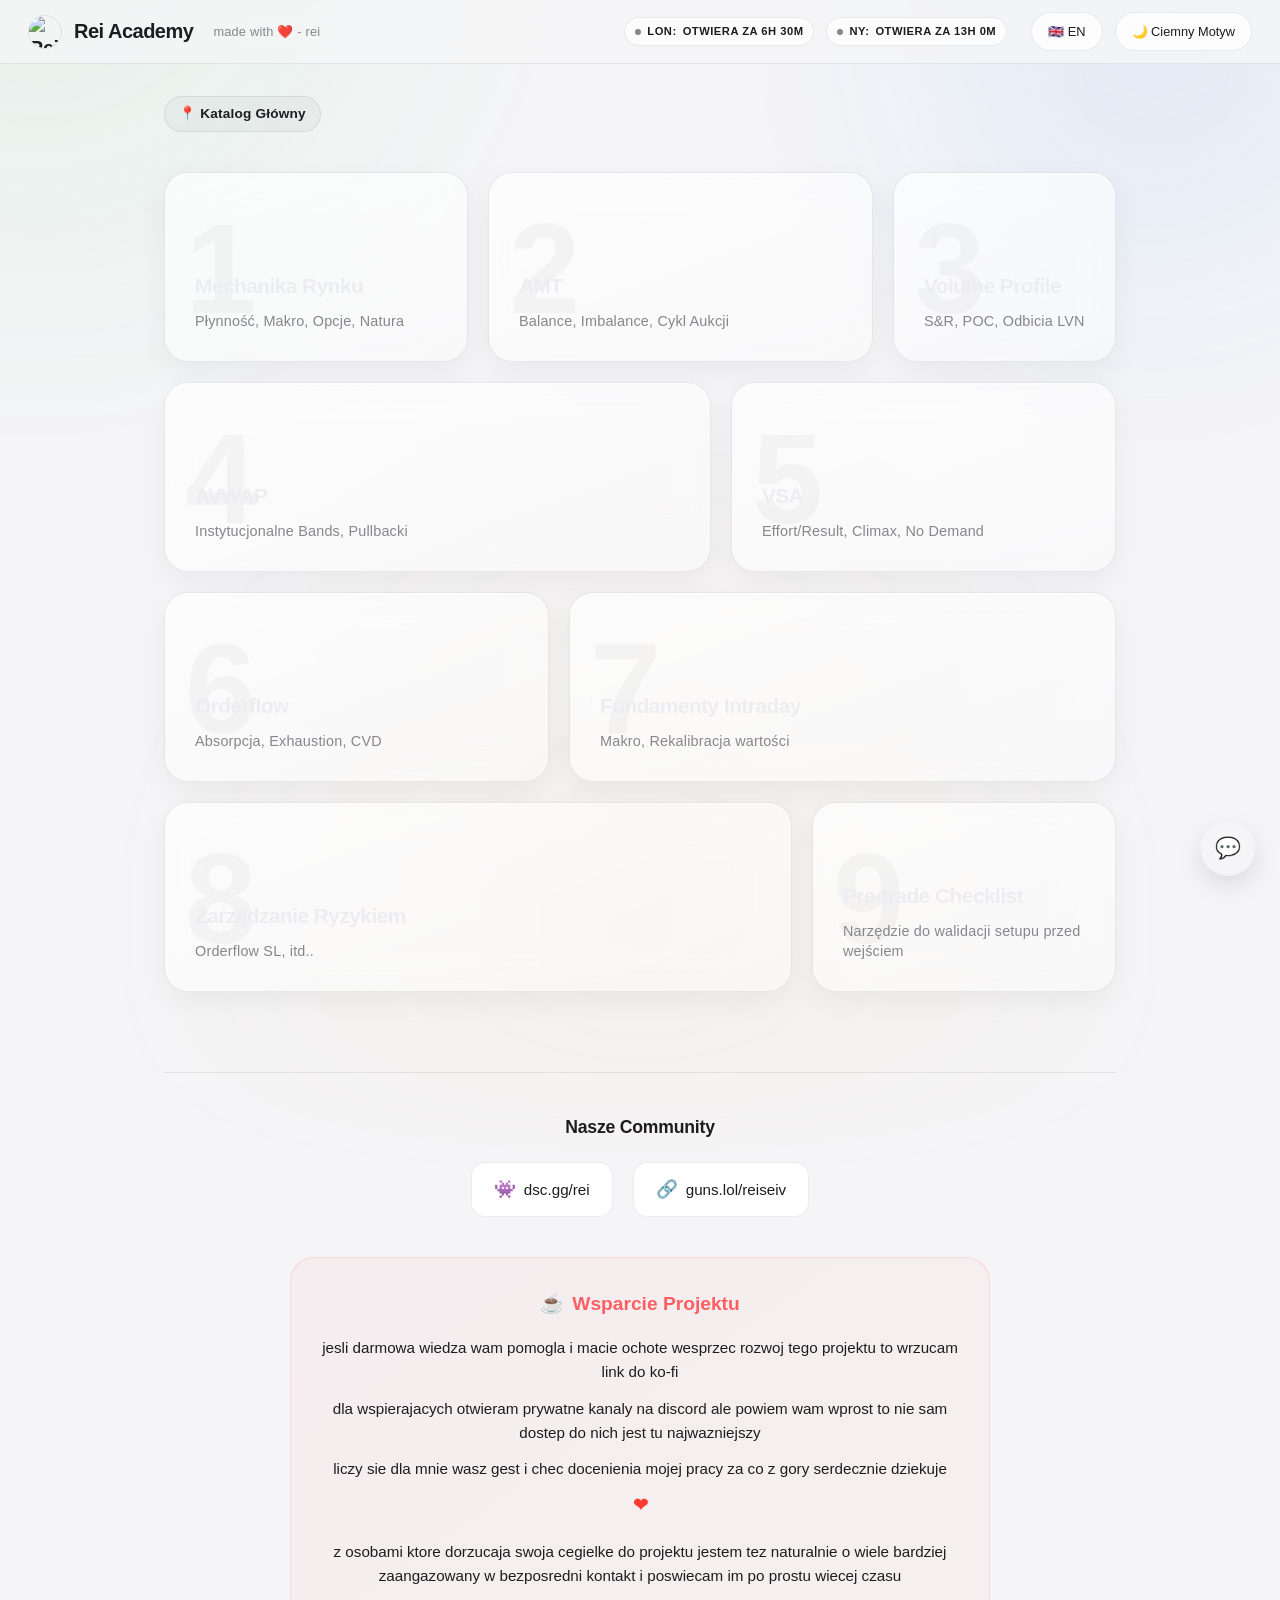
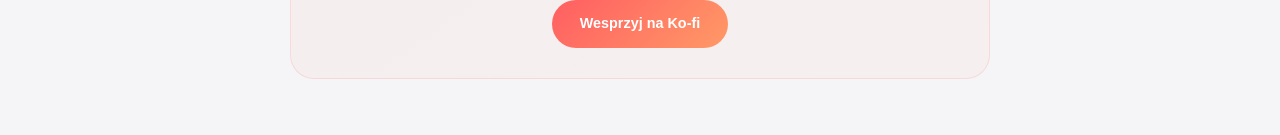
==== commit d6c724c8: "wow" ====
--- a/index.html
+++ b/index.html
@@ -3,15 +3,10 @@
 <head>
     <meta charset="UTF-8">
     <meta name="viewport" content="width=device-width, initial-scale=1.0">
-    <title>Rei Academy</title>
+    <title>Rei Academy / main</title>
     <link rel="stylesheet" href="style.css">
     <link rel="stylesheet" href="loader.css">
     <script src="loader.js"></script>
-    <script>
-  if (/Android|webOS|iPhone|iPad|iPod|BlackBerry|IEMobile|Opera Mini/i.test(navigator.userAgent)) {
-    window.location.href = "mobile.html";
-  }
-</script>
 </head>
 <body class="lang-pl">
 
@@ -58,74 +53,78 @@
         </div>
 
         <div id="view-home" class="view active">
-            <div class="grid">
-                <div class="folder-card fade-up-element fade-delay-1" data-cat="cat-mech" onclick="nav('cat-mech')">
+            
+            <div class="grid bento-grid">
+                
+                <div class="folder-card span-4 fade-up-element fade-delay-1" data-cat="cat-mech" onclick="nav('cat-mech')">
+                    <div class="folder-num">1</div>
                     <div class="progress-badge"><span class="pl">✓ PRZEROBIONE</span><span class="en">✓ COMPLETED</span></div>
-                    <div class="folder-num">1</div>
                     <div class="folder-info">
                         <h3><span class="pl">Mechanika Rynku</span><span class="en">Market Mechanics</span></h3>
                         <p><span class="pl">Płynność, Makro, Opcje, Natura</span><span class="en">Liquidity, Macro, Options, Nature</span></p>
                     </div>
                 </div>
-                <div class="folder-card fade-up-element fade-delay-2" data-cat="cat-amt" onclick="nav('cat-amt')">
+                <div class="folder-card span-5 fade-up-element fade-delay-2" data-cat="cat-amt" onclick="nav('cat-amt')">
+                    <div class="folder-num">2</div>
                     <div class="progress-badge"><span class="pl">✓ PRZEROBIONE</span><span class="en">✓ COMPLETED</span></div>
-                    <div class="folder-num">2</div>
                     <div class="folder-info">
                         <h3><span class="pl">AMT</span><span class="en">AMT</span></h3>
                         <p><span class="pl">Balance, Imbalance, Cykl Aukcji</span><span class="en">Balance, Imbalance, Auction Cycle</span></p>
                     </div>
                 </div>
-                <div class="folder-card fade-up-element fade-delay-3" data-cat="cat-vp" onclick="nav('cat-vp')">
+                <div class="folder-card span-3 fade-up-element fade-delay-3" data-cat="cat-vp" onclick="nav('cat-vp')">
+                    <div class="folder-num">3</div>
                     <div class="progress-badge"><span class="pl">✓ PRZEROBIONE</span><span class="en">✓ COMPLETED</span></div>
-                    <div class="folder-num">3</div>
                     <div class="folder-info">
                         <h3><span class="pl">Volume Profile</span><span class="en">Volume Profile</span></h3>
                         <p><span class="pl">S&R, POC, Odbicia LVN</span><span class="en">S&R, POC, LVN Rejections</span></p>
                     </div>
                 </div>
-                <div class="folder-card fade-up-element fade-delay-4" data-cat="cat-vwap" onclick="nav('cat-vwap')">
+
+                <div class="folder-card span-7 fade-up-element fade-delay-4" data-cat="cat-vwap" onclick="nav('cat-vwap')">
+                    <div class="folder-num">4</div>
                     <div class="progress-badge"><span class="pl">✓ PRZEROBIONE</span><span class="en">✓ COMPLETED</span></div>
-                    <div class="folder-num">4</div>
                     <div class="folder-info">
                         <h3><span class="pl">AVWAP</span><span class="en">AVWAP</span></h3>
                         <p><span class="pl">Instytucjonalne Bands, Pullbacki</span><span class="en">Institutional Bands, Pullbacks</span></p>
                     </div>
                 </div>
-                <div class="folder-card fade-up-element fade-delay-5" data-cat="cat-vsa" onclick="nav('cat-vsa')">
+                <div class="folder-card span-5 fade-up-element fade-delay-5" data-cat="cat-vsa" onclick="nav('cat-vsa')">
+                    <div class="folder-num">5</div>
                     <div class="progress-badge"><span class="pl">✓ PRZEROBIONE</span><span class="en">✓ COMPLETED</span></div>
-                    <div class="folder-num">5</div>
                     <div class="folder-info">
                         <h3><span class="pl">VSA</span><span class="en">VSA</span></h3>
                         <p><span class="pl">Effort/Result, Climax, No Demand</span><span class="en">Effort/Result, Climax, No Demand</span></p>
                     </div>
                 </div>
-                <div class="folder-card fade-up-element fade-delay-6" data-cat="cat-of" onclick="nav('cat-of')">
+
+                <div class="folder-card span-5 fade-up-element fade-delay-6" data-cat="cat-of" onclick="nav('cat-of')">
+                    <div class="folder-num">6</div>
                     <div class="progress-badge"><span class="pl">✓ PRZEROBIONE</span><span class="en">✓ COMPLETED</span></div>
-                    <div class="folder-num">6</div>
                     <div class="folder-info">
                         <h3><span class="pl">Orderflow</span><span class="en">Orderflow</span></h3>
                         <p><span class="pl">Absorpcja, Exhaustion, CVD</span><span class="en">Absorption, Exhaustion, CVD</span></p>
                     </div>
                 </div>
-                <div class="folder-card fade-up-element fade-delay-7" data-cat="cat-fund" onclick="nav('cat-fund')">
+                <div class="folder-card span-7 fade-up-element fade-delay-7" data-cat="cat-fund" onclick="nav('cat-fund')">
+                    <div class="folder-num">7</div>
                     <div class="progress-badge"><span class="pl">✓ PRZEROBIONE</span><span class="en">✓ COMPLETED</span></div>
-                    <div class="folder-num">7</div>
                     <div class="folder-info">
                         <h3><span class="pl">Fundamenty Intraday</span><span class="en">Intraday Fundamentals</span></h3>
                         <p><span class="pl">Makro, Rekalibracja wartości</span><span class="en">Macro, Value Recalibration</span></p>
                     </div>
                 </div>
-                <div class="folder-card fade-up-element fade-delay-8" data-cat="cat-risk" onclick="nav('cat-risk')">
+
+                <div class="folder-card span-8 fade-up-element fade-delay-8" data-cat="cat-risk" onclick="nav('cat-risk')">
+                    <div class="folder-num">8</div>
                     <div class="progress-badge"><span class="pl">✓ PRZEROBIONE</span><span class="en">✓ COMPLETED</span></div>
-                    <div class="folder-num">8</div>
                     <div class="folder-info">
                         <h3><span class="pl">Zarządzanie Ryzykiem</span><span class="en">Risk Management</span></h3>
                         <p><span class="pl">Orderflow SL, itd..</span><span class="en">Manual Cutting, Orderflow SL</span></p>
                     </div>
                 </div>
-                
-                <div class="folder-card fade-up-element fade-delay-9" onclick="window.location.href='checklist.html'">
-    <div class="folder-num">9</div>
+                <div class="folder-card span-4 fade-up-element fade-delay-9" onclick="window.location.href='checklist.html'">
+                    <div class="folder-num">9</div>
                     <div class="folder-info">
                         <h3><span class="pl">Pre-trade Checklist</span><span class="en">Pre-trade Checklist</span></h3>
                         <p><span class="pl">Narzędzie do walidacji setupu przed wejściem</span><span class="en">Setup validation tool before entry</span></p>
@@ -877,9 +876,12 @@
         </div>
     </div>
 
+    <script src="data.js"></script>
     <script src="app.js"></script>
     <script src="chartengine.js"></script>
     <script src="script.js"></script>
     <script src="api.js"></script>
+
+
 </body>
 </html>
--- a/style.css
+++ b/style.css
@@ -1,15 +1,15 @@
-/* Global variables. Color palette & aesthetics inspired by Deepcharts vibe. */
+/* Global variables. Color palette & aesthetics inspired by modern Awwwards/Glassmorphism 2.0 vibe. */
 :root {
-    --bg-color: #06070d;
+    --bg-color: #030408;
     --text-color: #ececf1;
     --secondary-text: #8b8e9f;
     --heading-color: var(--text-color);
-    --card-bg: rgba(255, 255, 255, 0.02);
-    --nav-bg: rgba(6, 7, 13, 0.75);
-    --border-color: rgba(255, 255, 255, 0.06);
+    --card-bg: rgba(255, 255, 255, 0.015);
+    --nav-bg: rgba(3, 4, 8, 0.75);
+    --border-color: rgba(255, 255, 255, 0.04);
     --chart-bg: #090a10;
 
-    --radius-lg: 18px;
+    --radius-lg: 24px;
     --radius-md: 14px;
     --radius-sm: 10px;
     --ring: 0 0 0 3px rgba(0, 230, 118, 0.18);
@@ -18,7 +18,7 @@
     
     --up-color: #00e676;
     --down-color: #c084fc;
-    --up-bg: rgba(0, 230, 118, 0.12);
+    --up-bg: rgba(0, 230, 118, 0.08);
     --down-bg: rgba(192, 132, 252, 0.12);
     
     --vp-color: rgba(192, 132, 252, 0.15);
@@ -79,20 +79,19 @@
     position: relative;
 }
 
-/* Zastępujemy stare statyczne body::before nowym elementem div .ambient-blobs (Awwwards style parallax) */
+/* INTENSYWNIEJSZE TŁO (Mocniejsze, nasycone kolory Chromatic) */
 .ambient-blobs {
     position: fixed;
     inset: -220px;
     z-index: 0;
     pointer-events: none;
     background:
-        radial-gradient(900px circle at 15% 10%, rgba(0, 230, 118, 0.14) 0%, transparent 60%),
-        radial-gradient(700px circle at 80% 20%, rgba(192, 132, 252, 0.12) 0%, transparent 58%),
-        radial-gradient(900px circle at 50% 85%, rgba(245, 158, 11, 0.07) 0%, transparent 65%);
-    filter: blur(60px);
-    opacity: 0.9;
+        radial-gradient(900px circle at 15% 30%, rgba(90, 30, 255, 0.45) 0%, transparent 60%),
+        radial-gradient(1000px circle at 85% 15%, rgba(0, 230, 118, 0.35) 0%, transparent 60%),
+        radial-gradient(900px circle at 50% 90%, rgba(255, 0, 128, 0.25) 0%, transparent 65%);
+    filter: blur(70px);
+    opacity: 1;
     transform: translateZ(0);
-    transition: transform 0.6s cubic-bezier(0.2, 0.8, 0.2, 1);
     will-change: transform;
 }
 body.light-theme .ambient-blobs {
@@ -141,36 +140,179 @@
 .theme-toggle:hover, .lang-toggle:hover { transform: translateY(-1px); border-color: var(--up-color); }
 
 .container { max-width: 1000px; margin: 96px auto 56px auto; padding: 0 24px; position: relative; z-index: 1; }
-.breadcrumbs { font-size: 0.85rem; margin-bottom: 30px; color: var(--secondary-text); font-weight: 500; display: flex; gap: 8px; align-items: center; letter-spacing: 0.2px; }
-.breadcrumbs span { cursor: pointer; color: var(--up-color); transition: 0.2s; font-weight: 600; }
-.breadcrumbs span:hover { filter: brightness(1.2); }
-
-/* SPA view transitions */
-.view { display: none; }
-.view.active { display: block; animation: smoothFade 0.25s ease-out; }
+
+/* BREADCRUMBS PREMIUM (Katalog Główny) */
+.breadcrumbs { 
+    font-size: 0.85rem; 
+    margin-bottom: 30px; 
+    color: var(--secondary-text); 
+    font-weight: 500; 
+    display: flex; 
+    gap: 8px; 
+    align-items: center; 
+    letter-spacing: 0.2px; 
+}
+.breadcrumbs span { 
+    cursor: pointer; 
+    color: var(--text-color); 
+    transition: all 0.3s cubic-bezier(0.25, 0.8, 0.25, 1); 
+    font-weight: 600; 
+    padding: 6px 14px;
+    background: rgba(255, 255, 255, 0.02);
+    border: 1px solid var(--border-color);
+    border-radius: 999px;
+    backdrop-filter: blur(8px);
+    -webkit-backdrop-filter: blur(8px);
+    box-shadow: inset 0 1px 1px rgba(255,255,255,0.02);
+}
+body.light-theme .breadcrumbs span { background: rgba(0,0,0,0.03); color: #1d1d1f; }
+.breadcrumbs span:hover { 
+    color: var(--up-color); 
+    border-color: rgba(0, 230, 118, 0.3);
+    background: rgba(0, 230, 118, 0.05);
+    box-shadow: 0 0 16px rgba(0, 230, 118, 0.15), inset 0 1px 1px rgba(255,255,255,0.05);
+    transform: translateY(-1px);
+}
+
+/* SPA view transitions + BETONOWY FIX NA WIDOKI */
+.view { display: none !important; }
+.view.active { display: block !important; animation: smoothFade 0.25s ease-out; }
 @keyframes smoothFade { from { opacity: 0; } to { opacity: 1; } }
 
-.grid { display: grid; grid-template-columns: repeat(auto-fit, minmax(280px, 1fr)); gap: 16px; margin-top: 18px; }
-#view-home .grid { gap: 24px; margin-top: 40px; }
-#view-home .folder-card { padding: 28px 24px; }
+/* =========================================
+   BENTO GRID (12-Column Asymmetric System)
+   ========================================= */
+.grid { display: grid; gap: 16px; margin-top: 18px; }
+.bento-grid { 
+    grid-template-columns: repeat(12, 1fr); 
+    grid-auto-rows: 190px; 
+    gap: 20px; 
+    margin-top: 40px; 
+}
+
+/* Precyzyjne asymetryczne szerokości kart */
+.span-3 { grid-column: span 3; }
+.span-4 { grid-column: span 4; }
+.span-5 { grid-column: span 5; }
+.span-7 { grid-column: span 7; }
+.span-8 { grid-column: span 8; }
+
+/* SPOTLIGHT EFFECT (Światło podążające za myszką na kartach) */
+.folder-card {
+    background: rgba(255,255,255,0.015);
+    backdrop-filter: blur(24px); 
+    -webkit-backdrop-filter: blur(24px);
+    border-radius: var(--radius-lg); 
+    padding: 30px; 
+    cursor: pointer; 
+    border: 1px solid var(--border-color);
+    box-shadow: inset 0 1px 1px rgba(255,255,255,0.03), 0 10px 30px rgba(0,0,0,0.2);
+    display: flex; 
+    flex-direction: column; 
+    justify-content: flex-end;
+    position: relative; 
+    overflow: hidden;
+    transition: transform 0.3s cubic-bezier(0.25, 0.8, 0.25, 1), border-color 0.3s;
+}
+
+/* Pseudo-element odpowiedzialny za "światło" latarki */
+.folder-card::before {
+    content: '';
+    position: absolute;
+    top: 0; left: 0; right: 0; bottom: 0;
+    background: radial-gradient(
+        600px circle at var(--mouse-x, 50%) var(--mouse-y, 50%), 
+        rgba(255, 255, 255, 0.08), 
+        transparent 40%
+    );
+    z-index: 1;
+    pointer-events: none;
+    opacity: 0;
+    transition: opacity 0.3s ease;
+}
+
+.folder-card:hover { 
+    border-color: rgba(255,255,255,0.15); 
+    transform: translateY(-4px); 
+    box-shadow: inset 0 1px 1px rgba(255,255,255,0.06), 0 14px 40px rgba(0,0,0,0.5); 
+}
+
+/* Pojawienie się światła przy najechaniu */
+.folder-card:hover::before {
+    opacity: 1;
+}
+
+/* Jasny motyw dla nowych kart Bento */
+body.light-theme .folder-card {
+    background: linear-gradient(160deg, rgba(255,255,255,0.7) 0%, rgba(255,255,255,0.4) 100%);
+    box-shadow: inset 0 1px 1px rgba(255,255,255,0.8), 0 10px 30px rgba(0,0,0,0.05);
+}
+body.light-theme .folder-card:hover { 
+    background: rgba(255,255,255,0.95);
+    box-shadow: inset 0 1px 1px #fff, 0 14px 40px rgba(0,0,0,0.1); 
+}
+body.light-theme .folder-card::before {
+    background: radial-gradient(
+        600px circle at var(--mouse-x, 50%) var(--mouse-y, 50%), 
+        rgba(0, 0, 0, 0.05), 
+        transparent 40%
+    );
+}
+
+/* Teksty i badge muszą być nad światłem z ::before */
+.folder-num, .folder-info, .progress-badge {
+    position: relative;
+    z-index: 2;
+}
+
+/* Duży znak wodny w tle zamiast małego numerka */
+.folder-num { 
+    position: absolute; 
+    top: -10px; 
+    left: 20px; 
+    font-size: 8rem; 
+    font-weight: 800; 
+    color: rgba(255,255,255,0.015);
+    background: transparent;
+    transition: color 0.4s ease;
+    user-select: none;
+    display: block;
+    width: auto;
+    height: auto;
+}
+.folder-card:hover .folder-num { color: rgba(255,255,255,0.03); background: transparent; }
+body.light-theme .folder-num { color: rgba(0,0,0,0.03); }
+body.light-theme .folder-card:hover .folder-num { color: rgba(0,0,0,0.05); }
+
+/* Zawartość tekstowa karty */
+.folder-info h3 { margin-bottom: 8px; font-size: 1.3rem; font-weight: 600; letter-spacing: -0.5px; color: var(--heading-color); }
+.folder-info p { color: var(--secondary-text); font-size: 0.9rem; font-weight: 400; letter-spacing: 0.2px; line-height: 1.4; }
+
+/* Glowing Progress Badge */
+.progress-badge { 
+    position: absolute; 
+    top: 24px; 
+    right: 24px; 
+    font-size: 0.7rem; 
+    color: var(--up-color); 
+    display: none; 
+    align-items: center; 
+    gap: 6px; 
+    font-weight: 600; 
+    letter-spacing: 0.5px;
+    background: rgba(0, 230, 118, 0.05); 
+    border: 1px solid rgba(0, 230, 118, 0.15);
+    padding: 6px 12px; 
+    border-radius: 999px; 
+    box-shadow: 0 0 12px rgba(0, 230, 118, 0.1);
+}
+.folder-card.completed .progress-badge { display: flex; }
+
+/* =========================================
+   REST OF THE STYLES
+   ========================================= */
+
 #view-home .community-wrapper { margin-top: 80px; }
-
-.folder-card {
-    background: var(--card-bg); backdrop-filter: blur(8px); -webkit-backdrop-filter: blur(8px);
-    border-radius: var(--radius-lg); padding: 20px; cursor: pointer; border: 1px solid var(--border-color);
-    display: flex; align-items: flex-start; gap: 16px; transition: border-color 0.18s ease, transform 0.18s ease, background 0.18s ease, box-shadow 0.18s ease;
-    box-shadow: var(--shadow-sm); position: relative; overflow: hidden;
-}
-.folder-card:hover { border-color: var(--up-color); transform: translateY(-2px); background: rgba(255,255,255,0.03); box-shadow: var(--shadow-md); }
-body.light-theme .folder-card:hover { background: rgba(255,255,255,0.95); }
-
-.progress-badge { position: absolute; top: 12px; right: 12px; font-size: 0.65rem; color: var(--up-color); display: none; align-items: center; gap: 4px; font-weight: 700; background: var(--up-bg); padding: 3px 8px; border-radius: 20px; }
-.folder-card.completed .progress-badge { display: flex; }
-
-.folder-num { font-size: 1.15rem; font-weight: 700; color: var(--secondary-text); background: var(--border-color); width: 34px; height: 34px; display: flex; align-items: center; justify-content: center; border-radius: var(--radius-sm); transition: 0.18s; flex-shrink: 0; }
-.folder-card:hover .folder-num { color: var(--bg-color); background: var(--up-color); }
-.folder-info h3 { margin-bottom: 6px; font-size: 1.1rem; font-weight: 600; letter-spacing: -0.3px; color: var(--text-color); }
-.folder-info p { color: var(--secondary-text); font-size: 0.85rem; line-height: 1.5; font-weight: 400; }
 
 .segment-tag {
     display: inline-flex; align-items: center; padding: 4px 10px; border-radius: 999px;
@@ -231,7 +373,10 @@
     background: var(--card-bg); backdrop-filter: blur(8px); padding: 30px;
     border-radius: var(--radius-lg); border: 1px solid var(--border-color); font-weight: 400;
     max-width: 880px; margin-left: auto; margin-right: auto; text-rendering: optimizeLegibility;
-}
+    box-shadow: inset 0 1px 1px rgba(255,255,255,0.02), 0 10px 30px rgba(0,0,0,0.1);
+}
+body.light-theme .course-text { background: rgba(255,255,255,0.8); box-shadow: 0 4px 20px rgba(0,0,0,0.05); }
+
 .course-text p { margin-bottom: 20px; text-wrap: pretty; }
 .course-text p:last-child { margin-bottom: 0; }
 
@@ -253,7 +398,8 @@
 
 /* Footprint rendering grids */
 .fp-wrapper { display: flex; justify-content: center; gap: 24px; margin: 30px 0; flex-wrap: wrap; }
-.fp-box { background: var(--card-bg); backdrop-filter: blur(8px); border: 1px solid var(--border-color); border-radius: var(--radius-lg); padding: 22px; font-family: 'SF Mono', ui-monospace, 'JetBrains Mono', monospace; font-size: 0.85rem; box-shadow: none; }
+.fp-box { background: var(--card-bg); backdrop-filter: blur(8px); border: 1px solid var(--border-color); border-radius: var(--radius-lg); padding: 22px; font-family: 'SF Mono', ui-monospace, 'JetBrains Mono', monospace; font-size: 0.85rem; box-shadow: inset 0 1px 1px rgba(255,255,255,0.02); }
+body.light-theme .fp-box { background: #fff; }
 .fp-row { display: flex; justify-content: space-between; border-bottom: 1px solid var(--border-color); padding: 6px 0; }
 .fp-val { width: 40px; text-align: center; }
 .fp-val.bid { color: var(--down-color); }
@@ -264,6 +410,7 @@
 
 /* DOM ladder styles */
 .dom-table { width: 100%; max-width: 450px; margin: 0 auto; border-collapse: separate; border-spacing: 0; font-family: 'SF Mono', ui-monospace, 'JetBrains Mono', monospace; font-size: 0.85rem; border: 1px solid var(--border-color); border-radius: var(--radius-lg); overflow: hidden; background: var(--card-bg); }
+body.light-theme .dom-table { background: #fff; }
 .dom-table th, .dom-table td { padding: 12px 16px; border-bottom: 1px solid var(--border-color); border-right: 1px solid var(--border-color); text-align: center; }
 .dom-table th { background: rgba(255,255,255,0.02); font-weight: 600; color: var(--text-color); }
 .dom-table tr:last-child td { border-bottom: none; }
@@ -271,7 +418,8 @@
 .dom-ask { color: var(--up-color); font-weight: 500; }
 .dom-bid { color: var(--down-color); font-weight: 500; }
 
-.cvd-box { max-width: 550px; margin: 0 auto; background: var(--card-bg); border: 1px solid var(--border-color); border-radius: var(--radius-lg); padding: 30px; box-shadow: none; }
+.cvd-box { max-width: 550px; margin: 0 auto; background: var(--card-bg); border: 1px solid var(--border-color); border-radius: var(--radius-lg); padding: 30px; box-shadow: inset 0 1px 1px rgba(255,255,255,0.02); }
+body.light-theme .cvd-box { background: #fff; }
 .cvd-row { display: flex; align-items: center; justify-content: space-between; margin-bottom: 16px; font-weight: 600; font-size: 0.95rem; }
 .cvd-line { flex-grow: 1; height: 2px; background: var(--border-color); margin: 0 20px; position: relative; border-radius: 2px; }
 .cvd-arrow { position: absolute; right: 0; top: -7px; color: var(--up-color); font-size: 16px; background: var(--bg-color); padding: 0 4px; }
@@ -286,14 +434,35 @@
 }
 .tooltip strong { display: block; color: var(--tip-accent); margin-bottom: 6px; font-size: 0.95rem; font-weight: 600; letter-spacing: -0.2px; }
 
+/* PRZYCISKI "CZYTAJ DALEJ" - WERSJA PREMIUM GLASSMORPHISM */
 .next-section-wrapper { margin-top: 50px; display: flex; justify-content: flex-end; padding-top: 30px; border-top: 1px solid var(--border-color); }
-.next-btn { background: var(--btn-gradient); color: #000000; border: none; padding: 14px 30px; border-radius: 999px; font-weight: 600; font-size: 0.95rem; cursor: pointer; transition: transform 0.18s ease, filter 0.18s ease; box-shadow: none; font-family: inherit; }
-.light-theme .next-btn { color: #ffffff; }
-.next-btn:hover { transform: translateY(-2px); filter: saturate(1.05); }
-.next-btn span { transition: transform 0.18s; }
+.next-btn { 
+    background: rgba(255, 255, 255, 0.03); 
+    color: var(--text-color); 
+    border: 1px solid var(--border-color); 
+    padding: 14px 30px; 
+    border-radius: 999px; 
+    font-weight: 600; 
+    font-size: 0.95rem; 
+    cursor: pointer; 
+    transition: all 0.3s cubic-bezier(0.25, 0.8, 0.25, 1); 
+    backdrop-filter: blur(12px);
+    -webkit-backdrop-filter: blur(12px);
+    box-shadow: inset 0 1px 1px rgba(255,255,255,0.03), 0 4px 14px rgba(0,0,0,0.2); 
+    font-family: inherit; 
+}
+.light-theme .next-btn { background: rgba(0,0,0,0.05); color: #1d1d1f; border-color: rgba(0,0,0,0.1); box-shadow: none; }
+.next-btn:hover { 
+    transform: translateY(-2px); 
+    border-color: rgba(0, 230, 118, 0.4); 
+    color: var(--up-color);
+    background: rgba(0, 230, 118, 0.05);
+    box-shadow: inset 0 1px 1px rgba(255,255,255,0.06), 0 8px 24px rgba(0, 230, 118, 0.15); 
+}
+.next-btn span { transition: transform 0.2s ease; display: inline-flex; align-items: center; }
 .next-btn:hover span { transform: translateX(4px); }
 
-/* Feedback Widget - Serverless integration / edit. animated version*/
+/* Feedback Widget */
 .feedback-widget {
     position: fixed; right: 24px; bottom: 24px; z-index: 90;
     display: flex; flex-direction: column; align-items: flex-end;
@@ -354,11 +523,6 @@
     border-color: var(--up-color); color: var(--up-color); transform: translateY(-2px); 
 }
 
-@media (max-width: 768px) {
-    .feedback-widget { right: 16px; bottom: 16px; }
-    .feedback-content { right: 0; width: calc(100vw - 32px); padding: 16px; }
-}
-
 /* Accessibility: respect user motion preferences */
 @media (prefers-reduced-motion: reduce) {
     * { scroll-behavior: auto !important; }
@@ -366,4 +530,18 @@
     * { transition-duration: 0.001ms !important; animation-duration: 0.001ms !important; }
     .ambient-blobs { transition: none !important; will-change: auto; }
 }
-
+/* PC domyślnie pokazuje Canvas, a ukrywa statyczne obrazy komórkowe */
+.mobile-element { display: none !important; }
+.desktop-element { display: block !important; }
+
+/* Mobile domyślnie chowa kod z Canvasem, a pokazuje zoptymalizowane screeny */
+@media (max-width: 900px) {
+    .desktop-element { display: none !important; }
+    .mobile-element { 
+        display: block !important; 
+        width: 100%; 
+        height: auto; 
+        border-radius: var(--radius-md); 
+        margin: 20px 0; 
+    }
+}
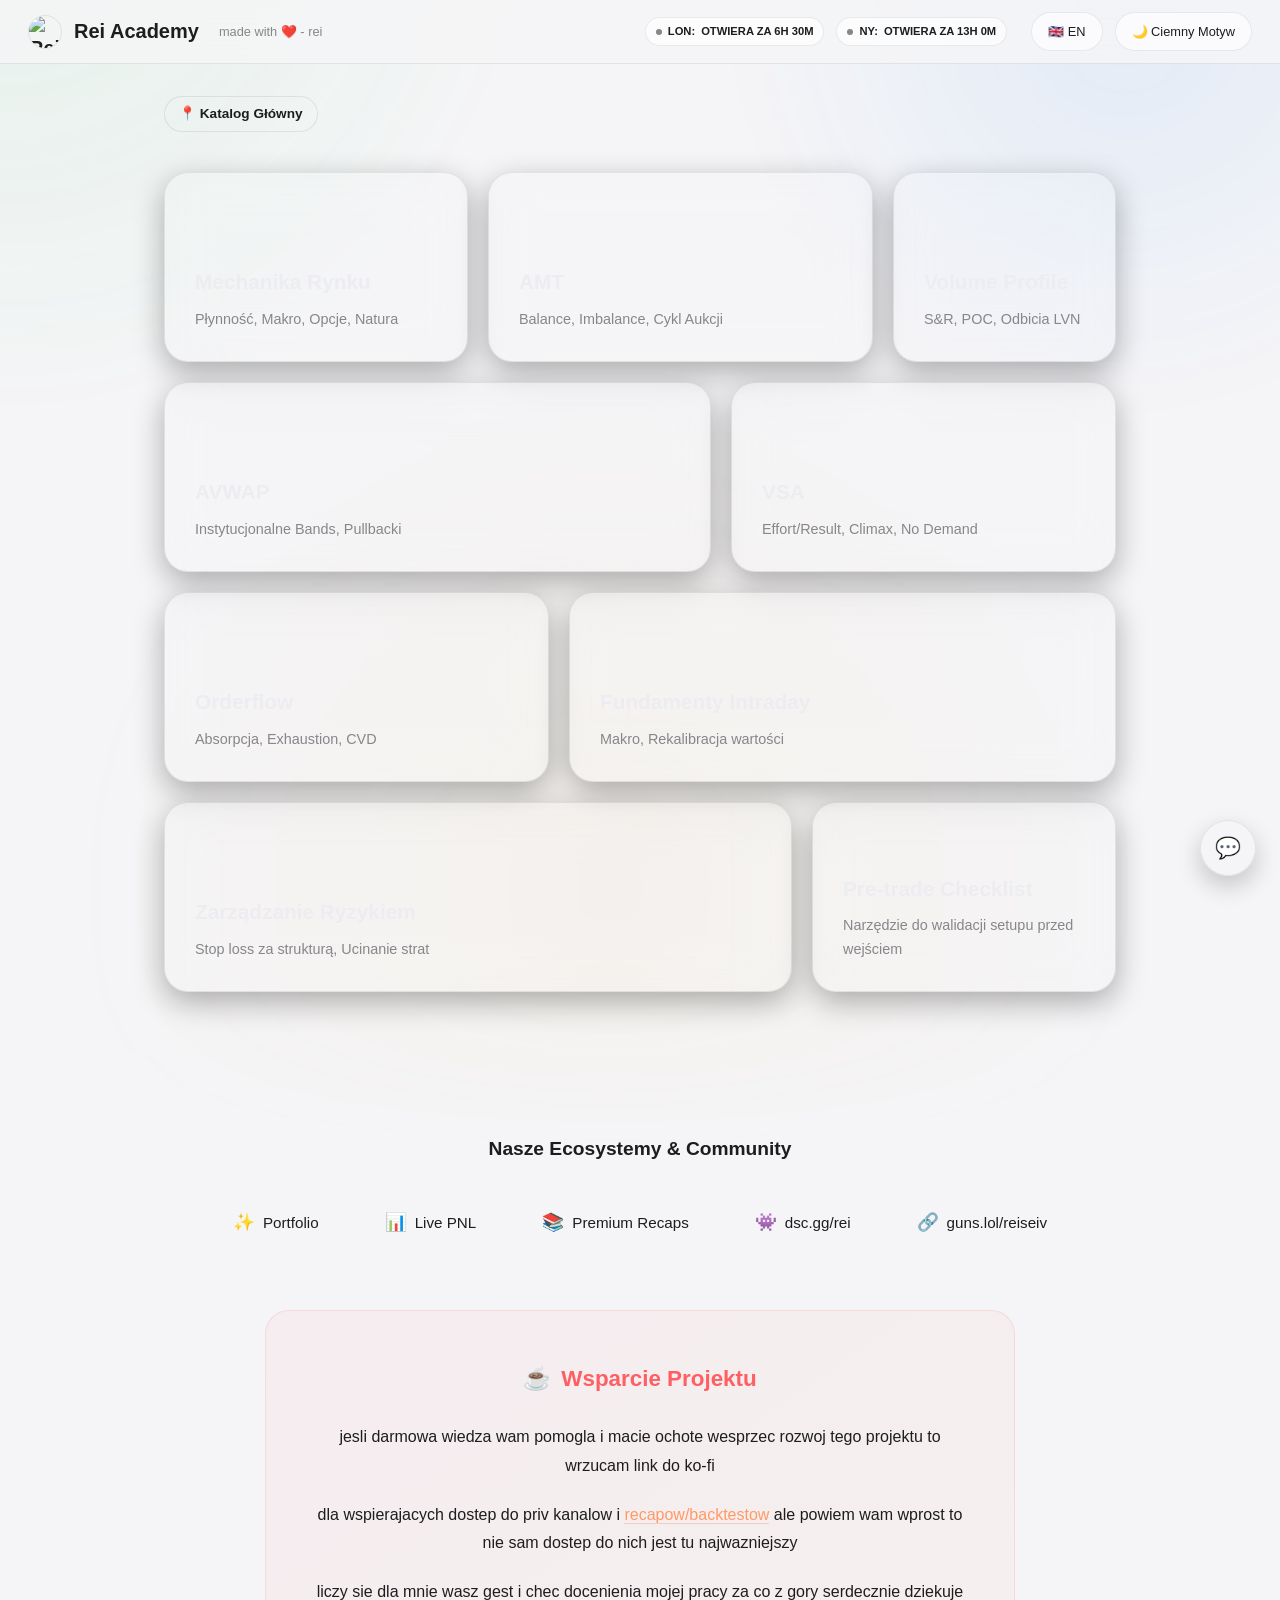
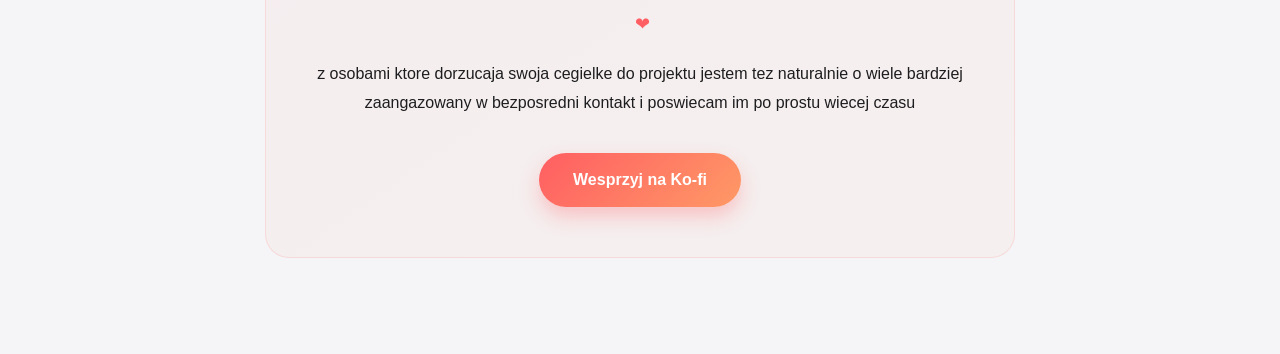
==== commit 6d2b6258: "Add files via upload" ====
--- a/index.html
+++ b/index.html
@@ -3,10 +3,15 @@
 <head>
     <meta charset="UTF-8">
     <meta name="viewport" content="width=device-width, initial-scale=1.0">
-    <title>Rei Academy / main</title>
+    <title>Rei Academy / Masterclass</title>
     <link rel="stylesheet" href="style.css">
     <link rel="stylesheet" href="loader.css">
     <script src="loader.js"></script>
+    <script>
+  if (/Android|webOS|iPhone|iPad|iPod|BlackBerry|IEMobile|Opera Mini/i.test(navigator.userAgent)) {
+    window.location.href = "mobile.html";
+  }
+</script>
 </head>
 <body class="lang-pl">
 
@@ -17,7 +22,9 @@
     </div>
 </div>
 
-    <div class="ambient-blobs" id="ambient"></div>
+    <div id="ambient-wrapper">
+        <div class="ambient-blobs"></div>
+    </div>
 
     <nav class="fade-up-element">
         <div class="nav-left">
@@ -37,7 +44,8 @@
                 </div>
             </div>
             <button class="lang-toggle" onclick="toggleLang()">
-                <span class="pl">🇬🇧 EN</span><span class="en">🇵🇱 PL</span>
+                <span class="pl">🇬🇧 EN</span>
+                <span class="en">🇵🇱 PL</span>
             </button>
             <button class="theme-toggle" onclick="toggleTheme()" id="theme-btn">
                 <span class="pl">☀️ Jasny Motyw</span><span class="en">☀️ Light Mode</span>
@@ -55,7 +63,6 @@
         <div id="view-home" class="view active">
             
             <div class="grid bento-grid">
-                
                 <div class="folder-card span-4 fade-up-element fade-delay-1" data-cat="cat-mech" onclick="nav('cat-mech')">
                     <div class="folder-num">1</div>
                     <div class="progress-badge"><span class="pl">✓ PRZEROBIONE</span><span class="en">✓ COMPLETED</span></div>
@@ -80,7 +87,6 @@
                         <p><span class="pl">S&R, POC, Odbicia LVN</span><span class="en">S&R, POC, LVN Rejections</span></p>
                     </div>
                 </div>
-
                 <div class="folder-card span-7 fade-up-element fade-delay-4" data-cat="cat-vwap" onclick="nav('cat-vwap')">
                     <div class="folder-num">4</div>
                     <div class="progress-badge"><span class="pl">✓ PRZEROBIONE</span><span class="en">✓ COMPLETED</span></div>
@@ -97,7 +103,6 @@
                         <p><span class="pl">Effort/Result, Climax, No Demand</span><span class="en">Effort/Result, Climax, No Demand</span></p>
                     </div>
                 </div>
-
                 <div class="folder-card span-5 fade-up-element fade-delay-6" data-cat="cat-of" onclick="nav('cat-of')">
                     <div class="folder-num">6</div>
                     <div class="progress-badge"><span class="pl">✓ PRZEROBIONE</span><span class="en">✓ COMPLETED</span></div>
@@ -114,13 +119,12 @@
                         <p><span class="pl">Makro, Rekalibracja wartości</span><span class="en">Macro, Value Recalibration</span></p>
                     </div>
                 </div>
-
                 <div class="folder-card span-8 fade-up-element fade-delay-8" data-cat="cat-risk" onclick="nav('cat-risk')">
                     <div class="folder-num">8</div>
                     <div class="progress-badge"><span class="pl">✓ PRZEROBIONE</span><span class="en">✓ COMPLETED</span></div>
                     <div class="folder-info">
                         <h3><span class="pl">Zarządzanie Ryzykiem</span><span class="en">Risk Management</span></h3>
-                        <p><span class="pl">Orderflow SL, itd..</span><span class="en">Manual Cutting, Orderflow SL</span></p>
+                        <p><span class="pl">Stop loss za strukturą, Ucinanie strat</span><span class="en">Structure Stop loss, Cutting losses</span></p>
                     </div>
                 </div>
                 <div class="folder-card span-4 fade-up-element fade-delay-9" onclick="window.location.href='checklist.html'">
@@ -134,12 +138,21 @@
             
             <div class="community-wrapper fade-up-element fade-delay-10">
                 <div class="community-footer">
-                    <h4><span class="pl">Nasze Community</span><span class="en">Our Community</span></h4>
+                    <h4><span class="pl">Nasze Ecosystemy & Community</span><span class="en">Our Ecosystems & Community</span></h4>
                     <div class="links-group">
-                        <a href="https://dsc.gg/rei" target="_blank" class="rei-link">
+                        <a href="https://portfolio-rei.pages.dev/" target="_blank" class="rei-link idle-float">
+                            <span style="font-size: 1.1rem;">✨</span> <span class="pl">Portfolio</span><span class="en">Portfolio</span>
+                        </a>
+                        <a href="https://rei-pnl-front.pages.dev/" target="_blank" class="rei-link idle-float" style="animation-delay: 0.2s;">
+                            <span style="font-size: 1.1rem;">📊</span> <span class="pl">Live PNL</span><span class="en">Live PNL</span>
+                        </a>
+                        <a href="https://rei-recaps-front.pages.dev/" target="_blank" class="rei-link idle-float" style="animation-delay: 0.4s;">
+                            <span style="font-size: 1.1rem;">📚</span> <span class="pl">Premium Recaps</span><span class="en">Premium Recaps</span>
+                        </a>
+                        <a href="https://dsc.gg/rei" target="_blank" class="rei-link idle-float" style="animation-delay: 0.6s;">
                             <span style="font-size: 1.1rem;">👾</span> dsc.gg/rei
                         </a>
-                        <a href="https://guns.lol/reiseiv" target="_blank" class="rei-link">
+                        <a href="https://guns.lol/reiseiv" target="_blank" class="rei-link idle-float" style="animation-delay: 0.8s;">
                             <span style="font-size: 1.1rem;">🔗</span> guns.lol/reiseiv
                         </a>
                     </div>
@@ -150,13 +163,11 @@
                     <p class="pl">jesli darmowa wiedza wam pomogla i macie ochote wesprzec rozwoj tego projektu to wrzucam link do ko-fi</p>
                     <p class="en">if this free knowledge helped you and you feel like supporting the development of this project, here is the ko-fi link</p>
                     
-                    <p class="pl">dla wspierajacych otwieram prywatne kanaly na discord ale powiem wam wprost to nie sam dostep do nich jest tu najwazniejszy</p>
-                    <p class="en">for supporters I open private discord channels, but frankly, access to them isn't the most important part here</p>
-                    
-                    <p class="pl">liczy sie dla mnie wasz gest i chec docenienia mojej pracy za co z gory serdecznie dziekuje</p>
-                    <p class="en">what matters to me is your gesture and willingness to appreciate my work, for which I sincerely thank you in advance</p>
-                    
-                    <div class="kofi-heart">❤</div>
+                    <p class="pl">dla wspierajacych dostep do priv kanalow i <a href="https://rei-recaps-front.pages.dev/" target="_blank" class="text-link">recapow/backtestow</a> ale powiem wam wprost to nie sam dostep do nich jest tu najwazniejszy</p>
+                    <p class="en">for supporters, access to private channels and <a href="https://rei-recaps-front.pages.dev/" target="_blank" class="text-link">recaps/backtests</a>, but frankly, access to them isn't the most important part here</p>
+                    
+                    <p class="pl">liczy sie dla mnie wasz gest i chec docenienia mojej pracy za co z gory serdecznie dziekuje <span class="kofi-heart inline">❤</span></p>
+                    <p class="en">what matters to me is your gesture and willingness to appreciate my work, for which I sincerely thank you in advance <span class="kofi-heart inline">❤</span></p>
                     
                     <p class="pl">z osobami ktore dorzucaja swoja cegielke do projektu jestem tez naturalnie o wiele bardziej zaangazowany w bezposredni kontakt i poswiecam im po prostu wiecej czasu</p>
                     <p class="en">I am also naturally much more engaged in direct contact with people who add their brick to the project, and I simply dedicate more time to them</p>
@@ -170,69 +181,62 @@
             <h2 class="section-title fade-up-element fade-delay-1"><span class="pl">1. MECHANIKA RYNKU</span><span class="en">1. MARKET MECHANICS</span></h2>
             <div class="course-text fade-up-element fade-delay-2">
                 <div class="course-section">
-                    <div class="segment-tag tag-must-know">Must Know</div>
+                    <div class="segment-tag tag-must-know">MUST KNOW</div>
                     <h4><span class="pl">Część 1: Mechanizm płynności i orderflow pressure</span><span class="en">Part 1: Liquidity mechanism and orderflow pressure</span></h4>
-                    
-                    <p class="pl">zanim odpalicie footprinty i vsa musicie zrozumiec dlaczego swieczka/candle w ogole rusza sie na wykresie zapomnijcie o micie ze cena rosnie bo jest po prostu wiecej kupujacych to bzdura</p>
-                    <p class="en">before you fire up footprints and vsa you must understand why a candle even moves on the chart forget the myth that price goes up simply because there are more buyers that's nonsense</p>
-                    
-                    <p class="pl">cena rosnie tylko i wylacznie dlatego ze agresywne <span class="tooltip-word">market orders <span class="tip-i tip-i-up" onmousemove="tt(event, 'Market Orders', 'Agresywne zlecenia realizowane natychmiast po najlepszej dostępnej cenie w orderbooku.')" onmouseleave="htt()">i</span></span> zjadaja cala dostepna <span class="tooltip-word">liquidity <span class="tip-i tip-i-up" onmousemove="tt(event, 'Liquidity (Płynność)', 'Zlecenia z limitami oczekujące w orderbooku na realizację.')" onmouseleave="htt()">i</span></span> czyli limit orders na danym poziomie i system musi szukac kolejnego poziomu wyzej zeby zrealizowac transakcje</p>
-                    <p class="en">price rises solely because aggressive <span class="tooltip-word">market orders <span class="tip-i tip-i-up" onmousemove="tt(event, 'Market Orders', 'Aggressive orders executed immediately at the best available price in the orderbook.')" onmouseleave="htt()">i</span></span> eat all available <span class="tooltip-word">liquidity <span class="tip-i tip-i-up" onmousemove="tt(event, 'Liquidity', 'Limit orders waiting in the orderbook to be executed.')" onmouseleave="htt()">i</span></span>, meaning limit orders at a given level, and the system must look for the next level higher to execute transactions</p>
-                    
-                    <p class="pl">to wlasnie <span class="tooltip-word">orderflow pressure <span class="tip-i tip-i-up" onmousemove="tt(event, 'Orderflow Pressure', 'Presja tworzona przez agresywne zlecenia rynkowe uderzające w orderbook.')" onmouseleave="htt()">i</span></span> pcha cene od jednego bloku liquidity do drugiego kto bije mocniej i agresywniej po cenie rynkowej ten przesuwa wykres a cala reszta to tylko tlo</p>
-                    <p class="en">this <span class="tooltip-word">orderflow pressure <span class="tip-i tip-i-up" onmousemove="tt(event, 'Orderflow Pressure', 'Pressure created by aggressive market orders hitting the orderbook.')" onmouseleave="htt()">i</span></span> pushes the price from one liquidity block to another whoever hits harder and more aggressively at market price moves the chart and the rest is just background</p>
+                    <p class="pl">Zanim odpalicie footprinty i VSA, musicie OGARNĄĆ dlaczego świeczka w ogóle rusza się na wykresie. Zapomnijcie o micie że cena rośnie bo "jest więcej kupujących". To bzdura. 🚫</p>
+                    <p class="en">Before you fire up footprints and VSA, you must GRASP why a candle even moves on the chart. Forget the myth that price goes up because "there are more buyers". That's nonsense. 🚫</p>
+                    
+                    <p class="pl">Cena rośnie tylko i wyłącznie dlatego, że agresywne MARKET ORDERS zjadają całą dostępną LIQUIDITY (limit orders) na danym poziomie. System musi wtedy szukać kolejnego poziomu wyżej żeby zrealizować transakcję.</p>
+                    <p class="en">Price goes up solely because aggressive MARKET ORDERS eat all available LIQUIDITY (limit orders) at a given level. The system must then seek the next level up to execute the transaction.</p>
+                    
+                    <p class="pl">To właśnie orderflow pressure pcha cenę od jednego bloku płynności do drugiego. Kto bije mocniej i agresywniej po cenie rynkowej, ten przesuwa wykres. Cała reszta to tylko tło.</p>
+                    <p class="en">This orderflow pressure pushes the price from one liquidity block to another. Whoever hits harder and more aggressively at market price moves the chart. The rest is just background.</p>
                 </div>
 
                 <div class="course-section">
                     <h4><span class="pl">Część 2: Fundamental reason</span><span class="en">Part 2: Fundamental reason</span></h4>
-                    
-                    <p class="pl">Skoro wiemy ze to agresywne zlecenia ruszaja rynkiem to co sprawia ze duzy kapital nagle zaczyna tak mocno uderzac w zlecenia <span class="tooltip-word">market <span class="tip-i tip-i-up" onmousemove="tt(event, 'Market Orders', 'Agresywne zlecenia realizowane natychmiast po najlepszej dostępnej cenie w orderbooku.')" onmouseleave="htt()">i</span></span>?</p>
-                    <p class="en">Since we know that aggressive orders move the market, what makes big capital suddenly hit <span class="tooltip-word">market <span class="tip-i tip-i-up" onmousemove="tt(event, 'Market Orders', 'Aggressive orders executed immediately at the best available price in the orderbook.')" onmouseleave="htt()">i</span></span> orders so hard?</p>
-                    
-                    <p class="pl">tu wchodzą fundamenty ale nie nudne raporty tylko grube makro jak <span class="tooltip-word">cpi <span class="tip-i tip-i-up" onmousemove="tt(event, 'CPI', 'Consumer Price Index - kluczowy raport o inflacji, wywołujący zmienność.')" onmouseleave="htt()">i</span></span> czy <span class="tooltip-word">fomc <span class="tip-i tip-i-up" onmousemove="tt(event, 'FOMC', 'Federal Open Market Committee - spotkania banku centralnego, na których ustala się np. stopy procentowe.')" onmouseleave="htt()">i</span></span>. to są momenty w których duzi gracze robią rekalibrację wartości.</p>
-                    <p class="en">this is where fundamentals come in, but not boring reports, rather heavy macro like <span class="tooltip-word">cpi <span class="tip-i tip-i-up" onmousemove="tt(event, 'CPI', 'Consumer Price Index - key inflation report causing volatility.')" onmouseleave="htt()">i</span></span> or <span class="tooltip-word">fomc <span class="tip-i tip-i-up" onmousemove="tt(event, 'FOMC', 'Federal Open Market Committee - central bank meetings that set interest rates.')" onmouseleave="htt()">i</span></span>. these are moments when big players recalibrate value.</p>
-                    
-                    <p class="pl">Stara cena z sekundy na sekunde przestaje byc logiczna wiec odpalaja ogromne zlecenia zeby jak najszybciej zaparkowac na nowych poziomach to wlasnie ten fundamentalny zapalnik tworzy najwieksze <span class="tooltip-word">imbalansy <span class="tip-i tip-i-down" onmousemove="tt(event, 'Imbalance', 'Gwałtowny ruch kierunkowy i brak równowagi między kupującymi a sprzedającymi.', 'var(--down-color)')" onmouseleave="htt()">i</span></span> na ktorych my zarabiamy.</p>
-                    <p class="en">the old price instantly stops making logical sense so they fire massive orders to park at new levels as quickly as possible. this fundamental trigger creates the biggest <span class="tooltip-word">imbalances <span class="tip-i tip-i-down" onmousemove="tt(event, 'Imbalance', 'Rapid directional move and lack of equilibrium between buyers and sellers.', 'var(--down-color)')" onmouseleave="htt()">i</span></span> on which we profit.</p>
-                    
-                    <div class="pro-tip">
-                        <div class="pro-tip-icon">💡</div>
-                        <div class="pro-tip-content">
+                    <p class="pl">Skoro wiemy że to agresywne zlecenia ruszają rynkiem, to co sprawia że duży kapitał nagle zaczyna tak mocno uderzać w zlecenia market?</p>
+                    <p class="en">Since we know aggressive orders move the market, what makes big capital suddenly hit market orders so hard?</p>
+                    
+                    <p class="pl">Tu wchodzą fundamenty ale nie jakieś nudne raporty tylko GRUBE MAKRO jak CPI czy FOMC. 📊 To są momenty w których duzi gracze robią rekalibrację wartości. Stara cena z sekundy na sekundę przestaje być logiczna, więc odpalają ogromne zlecenia żeby jak najszybciej zaparkować na nowych poziomach.</p>
+                    <p class="en">Here enter fundamentals - not boring reports but HEAVY MACRO like CPI or FOMC. 📊 These are moments when big players recalibrate value. The old price stops making sense, so they fire massive orders to park at new levels ASAP.</p>
+                    
+                    <div class="premium-tip">
+                        <div class="tip-icon">💡</div>
+                        <div class="tip-content">
                             <strong><span class="pl">Tip ode mnie ;p</span><span class="en">Tip from me ;p</span></strong>
-                            <span class="pl">na footprintach szukaj wtedy tzw. vacuum effect. kiedy wlatują agresywne market buy'e, a po stronie sprzedających następuje płynnościowa pustka (brak pasywnej absorpcji), cena nie ma innego wyjścia musi "teleportować" się wyżej, żeby znaleźć kogokolwiek, kto dostarczy jej płynność do zamknięcia transakcji to nie jest zwykły ruch, to gwałtowny re-pricing widząc taki imbalance, nie szukasz szczytu po prostu płoniesz razem z rynkiem, dopóki nie zobaczysz pierwszej dużej delty, która zostanie "zatrzymana" (wchłonięta) przez ścianę limitów.</span>
-                            <span class="en">look for the so-called vacuum effect on footprints. when aggressive market buys fly in, and there is a liquidity void on the sellers' side (no passive absorption), the price has no other choice, it must "teleport" higher to find anyone who will provide liquidity to close the transaction. this is not a regular move, it's a rapid re-pricing. seeing such an imbalance, you don't look for a top, you simply burn with the market until you see the first large delta that gets "stopped" (absorbed) by a wall of limits.</span>
-                        </div>
-                    </div>
-                </div>
-
-                <div class="course-section">
-                    <div class="segment-tag tag-advanced">Advanced</div>
+                            <span class="pl">Na footprintach szukajcie wtedy tak zwanego VACUUM EFFECT. Kiedy wlatują agresywne market buye a po stronie sprzedających następuje płynnościowa pustka (brak pasywnej absorpcji), cena nie ma innego wyjścia. Musi dosłownie TELEPORTOWAĆ się wyżej żeby znaleźć kogokolwiek kto dostarczy jej płynność do zamknięcia transakcji. To gwałtowny repricing. 🚀</span>
+                            <span class="en">On footprints look for the so-called VACUUM EFFECT. When aggressive market buys fly in and there is a liquidity void on the sellers' side, the price has no choice. It must literally TELEPORT higher to find anyone providing liquidity. This is rapid repricing. 🚀</span>
+                        </div>
+                    </div>
+                </div>
+
+                <div class="course-section">
                     <h4><span class="pl">Część 3: Options pressure</span><span class="en">Part 3: Options pressure</span></h4>
-                    
-                    <p class="pl">Na rynku jest jeszcze jedna gigantyczna sila o ktorej retail czesto nie ma pojecia to <span class="tooltip-word">market makers <span class="tip-i tip-i-up" onmousemove="tt(event, 'Market Maker', 'Duże instytucje zapewniające płynność na rynku poprzez jednoczesne wystawianie zleceń kupna i sprzedaży.')" onmouseleave="htt()">i</span></span> czyli ci ktorzy wystawiaja wam opcje.</p>
-                    <p class="en">there is another gigantic force on the market that retail often has no idea about, it's <span class="tooltip-word">market makers <span class="tip-i tip-i-up" onmousemove="tt(event, 'Market Maker', 'Large institutions providing liquidity to the market by simultaneously placing buy and sell orders.')" onmouseleave="htt()">i</span></span>, the ones who write options for you.</p>
-                    
-                    <p class="pl">Musicie zrozumiec jedna rzecz oni nie graja kierunkowo ich zadaniem jest bycie <span class="tooltip-word">delta neutral <span class="tip-i tip-i-up" onmousemove="tt(event, 'Delta Neutral', 'Strategia, w której zyski i straty z opcji oraz aktywa bazowego wzajemnie się zerują (brak ryzyka kierunkowego).')" onmouseleave="htt()">i</span></span> jesli retail kupuje tony opcji call na longi to market maker musi natychmiast kupic aktywo bazowe zeby zabezpieczyc swoja pozycje czyli zrobic <span class="tooltip-word">hedge <span class="tip-i tip-i-up" onmousemove="tt(event, 'Hedge', 'Zabezpieczenie pozycji przed ryzykiem rynkowym.')" onmouseleave="htt()">i</span></span>.</p>
-                    <p class="en">you must understand one thing, they don't play directionally. their job is to be <span class="tooltip-word">delta neutral <span class="tip-i tip-i-up" onmousemove="tt(event, 'Delta Neutral', 'A strategy where profits and losses from options and the underlying asset cancel each other out (no directional risk).')" onmouseleave="htt()">i</span></span>. if retail buys tons of call options for longs, the market maker must immediately buy the underlying asset to secure their position, i.e., make a <span class="tooltip-word">hedge <span class="tip-i tip-i-up" onmousemove="tt(event, 'Hedge', 'Securing a position against market risk.')" onmouseleave="htt()">i</span></span>.</p>
-                    
-                    <p class="pl">To przymusowe kupowanie lub sprzedawanie przez nich tworzy sztuczna ogromna presje na cene ktora czesto dziala jak dolanie benzyny do ognia i wywala wykres zupelnie poza skale.</p>
-                    <p class="en">this forced buying or selling by them creates an artificial huge pressure on the price which often acts like adding fuel to the fire and blows the chart completely off the scale.</p>
-                </div>
-
-                <div class="course-section">
-                    <h4><span class="pl">Część 4: Natura rynku (AMT)</span><span class="en">Part 4: Nature of the market (AMT)</span></h4>
-                    
-                    <p class="pl">Jak polaczymy te wszystkie trzy rzeczy agresywne zjadanie liquidity rekalibracje pod makro i zabezpieczanie opcji to wychodzi nam czysta natura rynku czyli auction market theory.</p>
-                    <p class="en">when we combine all these three things: aggressive eating of liquidity, macro recalibration, and options hedging, we get the pure nature of the market, i.e., auction market theory.</p>
-                    
-                    <p class="pl">Te wszystkie brutalne sily daza tak naprawde tylko do jednego chca w koncu znalezc cene przy ktorej obie strony znowu beda zgodne co do wartosci i bedą chcialy robic biznes czyli nasze fair value.</p>
-                    <p class="en">all these brutal forces actually aim for only one thing, they want to finally find a price where both sides will agree on value again and will want to do business, which is our fair value.</p>
-                    
-                    <p class="pl">Rynek to po prostu nieustanna aukcja ktora przechodzi z nudnego balansu w agresywny imbalance zeby znowu znalezc kolejny balance i tak w kolko to jest ten ostateczny mindset z ktorym powinniscie teraz przejsc do czytania reszty kategorii.</p>
-                    <p class="en">the market is simply a continuous auction that goes from a boring balance to an aggressive imbalance to find the next balance again and so on. this is the ultimate mindset with which you should now move on to reading the rest of the categories.</p>
-                </div>
-            </div>
-            <div class="next-section-wrapper fade-up-element fade-delay-3">
+                    <p class="pl">Na rynku jest jeszcze jedna gigantyczna siła o której retail często nie ma pojęcia: MARKET MAKERS. To ci którzy wystawiają wam opcje. Musicie zrozumieć jedną rzecz oni NIE grają kierunkowo. Ich zadaniem jest bycie delta neutral. ⚖️</p>
+                    <p class="en">There is another gigantic force the retail doesn't know about: MARKET MAKERS. Those who write options for you. You must understand - they DO NOT trade directionally. Their job is to be delta neutral. ⚖️</p>
+                    
+                    <p class="pl">Jeśli retail kupuje tony opcji call na longi, to market maker musi NATYCHMIAST kupić aktywo bazowe żeby zabezpieczyć swoją pozycję (hedge). To przymusowe kupowanie tworzy sztuczną ogromną presję na cenę która wywala wykres poza skalę. 💥</p>
+                    <p class="en">If retail buys tons of calls, the market maker must IMMEDIATELY buy the underlying asset to hedge. This forced buying creates massive artificial pressure that blows the chart off scale. 💥</p>
+                </div>
+
+                <div class="course-section">
+                    <h4><span class="pl">Część 4: Natura rynku - AMT</span><span class="en">Part 4: Nature of the market - AMT</span></h4>
+                    <p class="pl">Jak połączymy te wszystkie trzy rzeczy: 1. Agresywne zjadanie liquidity 2. Rekalibracje pod makro 3. Zabezpieczanie opcji... to wychodzi nam CZYSTA NATURA RYNKU czyli Auction Market Theory. 🎯</p>
+                    <p class="en">If we combine these three: 1. Aggressive liquidity eating 2. Macro recalibration 3. Options hedging ...we get the PURE NATURE OF THE MARKET, i.e., Auction Market Theory. 🎯</p>
+                    
+                    <p class="pl">Te wszystkie brutalne siły dążą tak naprawdę tylko do jednego, chcą w końcu znaleźć cenę przy której obie strony znowu będą zgodne co do wartości i będą chciały robić biznes (nasze FAIR VALUE). Rynek przechodzi z nudnego BALANCE w agresywny IMBALANCE żeby znowu znaleźć kolejny BALANCE.</p>
+                    <p class="en">All these brutal forces strive for one thing - to find a price where both sides agree on value and want to do business (FAIR VALUE). The market goes from boring BALANCE to aggressive IMBALANCE to find another BALANCE.</p>
+                </div>
+            </div>
+
+            <div class="quiz-trigger-wrapper fade-up-element fade-delay-3">
+                <button class="quiz-btn glowing-btn" onclick="startQuiz('cat-mech')">
+                    <span class="pl">🧠 Umiesz wszystko? Zrób test z sekcji 1</span>
+                    <span class="en">🧠 Know everything? Take test from section 1</span>
+                </button>
+            </div>
+            <div class="next-section-wrapper fade-up-element fade-delay-4">
                 <button class="next-btn" onclick="nav('cat-amt')">
                     <span class="pl">Czytaj dalej: 2. AMT <span>→</span></span>
                     <span class="en">Read more: 2. AMT <span>→</span></span>
@@ -244,42 +248,51 @@
             <h2 class="section-title fade-up-element fade-delay-1">2. AMT (Auction Market Theory)</h2>
             <div class="course-text fade-up-element fade-delay-2">
                 <div class="course-section">
-                    <p><strong class="em-up">balance</strong> -> <strong class="em-down">imbalance</strong> -> auction -> <strong class="em-up">new balance</strong></p>
-                    
-                    <p class="pl">W skrocie na wykresie wyglada to tak;</p>
-                    <p class="en">In short, on the chart it looks like this;</p>
+                    <p class="pl">W poprzedniej sekcji rzuciłem już hasłem Auction Market Theory, ale teraz wchodzimy w to KONKRETNIE. Powtórzę to bo to absolutny fundament:</p>
+                    <p class="en">I mentioned Auction Market Theory before, but now we dive deep. I'll repeat it because it's the absolute foundation:</p>
+                    
+                    <p class="pl">→ Rynek to jedna wielka licytacja gdzie buyers i sellers bez przerwy szukają wspólnego języka. Nie ma tu żadnej magii - jest tylko czyste supply and demand.</p>
+                    <p class="en">→ The market is one big auction where buyers and sellers constantly seek common ground. No magic - just pure supply and demand.</p>
+                    
+                    <ul>
+                        <li><span class="pl">Jak cena jest za niska → wkraczają agresywne market buys i wybijają ją wyżej.</span><span class="en">If price is too low → aggressive market buys step in and push it higher.</span></li>
+                        <li><span class="pl">Jak robi się za wysoka → wjeżdżają agresywni sellers i spychają ją w dół.</span><span class="en">If it gets too high → aggressive sellers step in and push it down.</span></li>
+                    </ul>
+                    
+                    <p class="pl">Rynek cały czas testuje różne poziomy aż znajdzie tak zwane FAIR VALUE - miejsce gdzie obie strony uznają że cena jest uczciwa, chętnie wymieniają tam kontrakty i tam właśnie kręci się największy obrót. 💰</p>
+                    <p class="en">The market constantly tests levels until it finds FAIR VALUE - a place where both sides consider the price fair, eagerly exchange contracts, and volume is highest. 💰</p>
+                </div>
+
+                <div class="course-section">
+                    <h4><span class="pl">VALUE AREA - TWOJA MAPA</span><span class="en">VALUE AREA - YOUR MAP</span></h4>
+                    <p class="pl">Żeby nie zgadywać gdzie jest tanio a gdzie drogo, używamy VALUE AREA. To strefa w której rynek mielił NAJDŁUŻEJ i gdzie przeszło około 70% całego wolumenu z sesji. To jest nasza twarda baza. 🎯</p>
+                    <p class="en">To avoid guessing what's cheap or expensive, we use VALUE AREA. This is the zone where the market chopped LONGEST and where ~70% of session volume passed. This is our hard base. 🎯</p>
+                    
+                    <p class="pl">Wyjście powyżej tej strefy → jasny sygnał że robi się drogo i zaraz mogą uderzyć sprzedający. Spadek poniżej → okazja dla kupujących bo cena staje się atrakcyjna. Dlatego zamiast wróżyć z fusów i malować kreski jak chłopaki od ICT, my po prostu patrzymy jak cena reaguje na ten fizyczny obszar akceptacji.</p>
+                    <p class="en">Going above this zone → clear signal it's getting expensive and sellers might hit. Dropping below → opportunity for buyers. Instead of drawing random lines like ICT guys, we just watch how price reacts to this physical area of acceptance.</p>
+                </div>
+
+                <div class="course-section">
+                    <h4><span class="pl">CYKL: BALANCE → IMBALANCE → NEW BALANCE</span><span class="en">CYCLE: BALANCE → IMBALANCE → NEW BALANCE</span></h4>
+                    <p class="pl">Przez większość czasu rynek siedzi w nudnej równowadze. Ale kiedy wpadnie nowa informacja albo wjedzie duży kapitał, cena agresywnie wybija i zaczyna trendować. To ważne - wtedy stare fair value idzie do kosza. ❌</p>
+                    <p class="en">Most of the time the market sits in boring equilibrium. But when new info or big capital arrives, price aggressively breaks out and trends. Important - then the old fair value goes to the trash. ❌</p>
+                    
+                    <p class="pl">Nie gramy na powrót do bazy - tylko PŁYNIEMY z całym tym momentum aż dynamika w końcu spadnie i rynek zacznie budować zupełnie nową bazę na nowym poziomie. 🚀</p>
+                    <p class="en">We don't play for a return to base - we RIDE the momentum until dynamics finally drop and the market builds a completely new base at a new level. 🚀</p>
                     
                     <div class="chart-wrapper" style="height: 420px;">
                         <canvas id="canvas-amt" class="chart-canvas"></canvas>
                     </div>
                 </div>
-
-                <div class="course-section">
-                    <p class="pl">Cena na dane strefy(po tym jak juz wystapily) moze reagowac;</p>
-                    <p class="en">Price can react to these zones (after they have formed) by;</p>
-                    <ul>
-                        <li><strong class="em-down">imbalance</strong> - <span class="pl">szybko sie przemieszczac / rejection</span><span class="en">moving quickly / rejection</span></li>
-                        <li><strong class="em-up">balance</strong> - <span class="pl">odrzucic stary balance, lub przez niego przeleciec i zrobic breakout po ktorym najczesciej wystepuje market shift</span><span class="en">rejecting the old balance, or flying through it and making a breakout after which a market shift usually occurs</span></li>
-                    </ul>
-                </div>
-
-                <div class="course-section">
-                    <p class="pl">rynek to jedna wielka licytacja gdzie buyers i sellers bez przerwy szukają wspólnego języka. nie ma tu magii, jest tylko supply & demand. jak cena jest za niska wkraczają agresywne market buy’e i wybijają ją wyżej, jak za wysoka – agresywni sellers spychają ją w dół. rynek testuje poziomy aż znajdzie fair value czyli miejsce gdzie obie strony chętnie wymieniają kontrakty i tam dzieje się największy obrót.</p>
-                    <p class="en">the market is one big auction where buyers and sellers are constantly looking for common ground. there is no magic here, there is only supply & demand. if the price is too low, aggressive market buys step in and push it higher, if too high – aggressive sellers push it down. the market tests levels until it finds fair value, which is a place where both sides eagerly exchange contracts and where the highest volume occurs.</p>
-                    
-                    <p class="pl">żeby nie zgadywać gdzie jest tanio a gdzie drogo używamy value area. to strefa w której rynek mielił najdłużej i gdzie przeszło ok 70% wolumenu sesji. to nasza baza. wyjście powyżej to sygnał że robi się drogo i zaraz mogą wjechać sprzedający, spadek poniżej to okazja dla kupujących bo cena staje się atrakcyjna. zamiast wróżyć z fusów(ict) po prostu patrzymy jak cena reaguje na ten obszar akceptacji.</p>
-                    <p class="en">to avoid guessing where it is cheap and where it is expensive, we use value area. this is the zone where the market chopped the longest and where about 70% of the session's volume passed. this is our base. going above is a signal that it is getting expensive and sellers might step in soon, dropping below is an opportunity for buyers because the price become attractive. instead of reading tea leaves (ict), we simply watch how the price reacts to this area of acceptance.</p>
-                </div>
-
-                <div class="course-section">
-                    <p class="pl">cała zabawa polega na cyklu balance -> imbalance -> new balance. większość czasu rynek jest w równowadze (balance) ale gdy wpadnie nowa informacja lub duży kapitał cena agresywnie wybija i zaczyna trendować (imbalance). wtedy stare fair value idzie do kosza – nie gramy na powrót tylko płyniemy z momentum aż dynamika spadnie i rynek zacznie budować nową bazę na innym poziomie.</p>
-                    <p class="en">the whole game is about the balance -> imbalance -> new balance cycle. most of the time the market is in equilibrium (balance) but when new info or big capital drops in, the price aggressively breaks out and starts trending (imbalance). then the old fair value goes to the trash – we don't play for a return, we ride the momentum until dynamics drop and the market starts building a new base at a different level.</p>
-                    
-                    <p class="pl">amt to twoja mapa i logika a volume profile to rentgen który pokazuje to wszystko na wykresie. przeskakujemy przez zwykłe świece i widzimy dokładnie gdzie faktycznie zaparkował gruby hajs i gdzie ukształtowały się strefy balansu. teraz żebyś wiedział jak to wyznaczać w praktyce i czytać kto realnie kontroluje aukcję wchodzimy prosto w kategorię volume profile.</p>
-                    <p class="en">amt is your map and logic and volume profile is the x-ray that shows all of this on the chart. we skip past regular candles and see exactly where the smart money parked and where the balance zones formed. now so you know how to map this in practice and read who actually controls the auction, we jump straight into the volume profile category.</p>
-                </div>
-            </div>
-            <div class="next-section-wrapper fade-up-element fade-delay-3">
+            </div>
+
+            <div class="quiz-trigger-wrapper fade-up-element fade-delay-3">
+                <button class="quiz-btn glowing-btn" onclick="startQuiz('cat-amt')">
+                    <span class="pl">🧠 Umiesz wszystko? Zrób test z sekcji 2</span>
+                    <span class="en">🧠 Know everything? Take test from section 2</span>
+                </button>
+            </div>
+            <div class="next-section-wrapper fade-up-element fade-delay-4">
                 <button class="next-btn" onclick="nav('cat-vp')">
                     <span class="pl">Czytaj dalej: 3. Volume Profile <span>→</span></span>
                     <span class="en">Read more: 3. Volume Profile <span>→</span></span>
@@ -291,127 +304,98 @@
             <h2 class="section-title fade-up-element fade-delay-1">3. VOLUME PROFILE</h2>
             <div class="course-text fade-up-element fade-delay-2">
                 <div class="course-section">
-                    <p class="pl">Volume Profile czesto ustawia sie w te 4 kształty:</p>
-                    <p class="en">Volume Profile often shapes up into these 4 patterns:</p>
+                    <p class="pl">Krótko mówiąc: AMT to twoja mapa i logika, a Volume Profile to rentgen który pokazuje ci to wszystko bezpośrednio na ekranie. Możemy wyrzucić zwykłe świece i zobaczyć dokładnie gdzie faktycznie bylo duzo orderow i gdzie ukształtowały się te strefy balansu.</p>
+                    <p class="en">In short: AMT is your logic, Volume Profile is the X-ray showing it all. We can throw away regular candles and see exactly where big money parked and balance zones formed.</p>
+                    
+                    <p class="pl">Volume profile często ustawia się w cztery podstawowe kształty:</p>
+                    <p class="en">Volume profile often shapes up into 4 patterns:</p>
                     <ul>
-                        <li>P📈 - <span class="pl">presja ceny w góre</span><span class="en">price pressure up</span></li>
+                        <li>P📈 - <span class="pl">presja ceny w górę</span><span class="en">price pressure up</span></li>
                         <li>b📉 - <span class="pl">presja ceny w dół</span><span class="en">price pressure down</span></li>
                         <li>B🌪️ - <span class="pl">presja w obie strony xD</span><span class="en">pressure both ways xD</span></li>
                         <li>D👉 - <span class="pl">market w balance ("konsolidacja")</span><span class="en">market in balance ("consolidation")</span></li>
                     </ul>
-                    <p class="pl">Przykładowy setup, z wykorzystaniem logiki auction market theory (tak w D, aż do wystąpienia breakoutu możesz tradować <span class="tooltip-word" onmousemove="tt(event, 'S&R', 'Support & Resistance - poziomy wsparcia (gdzie cena odbija w górę) i oporu (gdzie cena zawraca w dół).')" onmouseleave="htt()">i</span>).</p>
-                    <p class="en">Example setups, using auction market theory logic (yes in D shape, until a breakout occurs you can trade <span class="tooltip-word" onmousemove="tt(event, 'S&R', 'Support & Resistance - levels where price bounces up or rejects down.')" onmouseleave="htt()">i</span>).</p>
-                </div>
-            </div>
-            
-            <h4 style="color:var(--heading-color); margin-bottom: 10px;" class="fade-up-element fade-delay-3">
-                <span class="pl">Setup 1: Kształt D (Balance) - Tradowanie VAH / VAL</span>
-                <span class="en">Setup 1: D Shape (Balance) - Trading VAH / VAL</span>
-            </h4>
-            <div class="chart-wrapper fade-up-element fade-delay-4" style="height: 400px;">
-                <canvas id="canvas-vaval" class="chart-canvas"></canvas>
-            </div>
-
-            <div class="course-text fade-up-element fade-delay-5">
-                <div class="course-section">
-                    <p class="pl">"Mapowanie" profilem wolumenu(XD) można robić w dwa sposoby;</p>
-                    <p class="en">"Mapping" with volume profile(XD) can be done in two ways;</p>
+                </div>
+
+                <div class="course-section">
+                    <h4><span class="pl">SETUP #1: PROFIL D BALANCE</span><span class="en">SETUP #1: D PROFILE BALANCE</span></h4>
+                    <p class="pl">Dopóki rynkiem rządzi profil D, możesz to spokojnie tradować aż do samego breakoutu. Setup 1: Profil D balance czyli tradowanie między VAH a VAL.</p>
+                    <p class="en">As long as D profile rules, you can trade it until the breakout. Setup 1: Trading between VAH and VAL.</p>
+                    
+                    <div class="chart-wrapper" style="height: 350px;">
+                        <canvas id="canvas-vaval" class="chart-canvas"></canvas>
+                    </div>
+                </div>
+
+                <div class="course-section">
+                    <h4><span class="pl">MAPOWANIE PROFILEM - DWA SPOSOBY</span><span class="en">MAPPING WITH PROFILE - TWO WAYS</span></h4>
                     <ul>
-                        <li><span class="pl">zaplanowane; ustawiasz na sesje/dni-wieki... - można uznać je za bardzo "znaczące"</span><span class="en">planned; you anchor it to sessions/days-ages... - they can be considered very "significant"</span>
-                            <div class="chart-wrapper" style="height: 280px; margin-top: 15px;">
-                                <canvas id="canvas-map1" class="chart-canvas"></canvas>
-                            </div>
-                        </li>
-                        <li><span class="pl">bieżące: ustawiasz na bieżące strefy (balance, imbalance) - też są znaczące, ale raczej nie wyłapiesz tak tradu na kolejne 3h</span><span class="en">current: you anchor it to current zones (balance, imbalance) - also significant, but you probably won't catch a 3h long trade this way</span>
-                            <div class="chart-wrapper" style="height: 280px; margin-top: 15px;">
-                                <canvas id="canvas-map2" class="chart-canvas"></canvas>
-                            </div>
-                        </li>
+                        <li><span class="pl"><strong>1️⃣ ZAPLANOWANE:</strong> Gdzie rzucasz profil na całe sesje, pojedyncze dni czy grubsze okresy. Można uznać je za bardzo znaczące punkty odniesienia.</span><span class="en"><strong>1️⃣ PLANNED:</strong> Anchored to sessions/days. Significant reference points.</span></li>
+                        <li><span class="pl"><strong>2️⃣ BIEŻĄCE:</strong> Gdzie profilujesz konkretne strefy na bieżąco na wykresie (balance, imbalance). Mają ogromne znaczenie, ale nie wyłapiesz z nich trade'u na 3 godziny.</span><span class="en"><strong>2️⃣ CURRENT:</strong> Profiling current zones live. Huge importance, but won't yield a 3-hour trade.</span></li>
                     </ul>
-                </div>
-
-                <div class="course-section">
-                    <p class="pl">Jeśli ktoś nie rozumie jak działa VP, i co oznaczają dane pola;</p>
-                    <p class="en">If someone doesn't understand how VP works, and what these terms mean;</p>
+                    
+                    <div class="chart-wrapper" style="height: 280px;">
+                        <canvas id="canvas-map1" class="chart-canvas"></canvas>
+                    </div>
+                    <div class="chart-wrapper" style="height: 280px;">
+                        <canvas id="canvas-map2" class="chart-canvas"></canvas>
+                    </div>
+                </div>
+
+                <div class="course-section">
+                    <div class="segment-tag tag-must-know">MUST KNOW</div>
+                    <h4><span class="pl">ŚCIĄGA I TESTOWANIE VAH/VAL</span><span class="en">CHEAT SHEET & VAH/VAL TESTING</span></h4>
                     <ul>
-                        <li class="pl"><strong class="em-up">VAH</strong>, <strong class="em-down">VAL</strong> - <span class="tooltip-word">Value Area <span class="tip-i tip-i-up" onmousemove="tt(event, 'VAH / VAL', 'Value Area High (Górna granica) i Value Area Low (Dolna granica). Wyznaczają strefę 68% wolumenu w danej sesji.', 'var(--up-color)')" onmouseleave="htt()">i</span></span></li>
-                        <li class="en"><strong class="em-up">VAH</strong>, <strong class="em-down">VAL</strong> - <span class="tooltip-word">Value Area <span class="tip-i tip-i-up" onmousemove="tt(event, 'VAH / VAL', 'Value Area High and Value Area Low. They mark the 68% volume zone in a given session.', 'var(--up-color)')" onmouseleave="htt()">i</span></span></li>
-                        
-                        <li class="pl"><strong class="em-up">POC</strong> - <span class="tooltip-word">Point of Control <span class="tip-i tip-i-up" onmousemove="tt(event, 'POC', 'Punkt kontroli z największym wygenerowanym wolumenem. Często działa jak magnes przyciągający cenę (Fair Value).', 'var(--up-color)')" onmouseleave="htt()">i</span></span></li>
-                        <li class="en"><strong class="em-up">POC</strong> - <span class="tooltip-word">Point of Control <span class="tip-i tip-i-up" onmousemove="tt(event, 'POC', 'Point of control with the highest generated volume. Often acts as a magnet for price (Fair Value).', 'var(--up-color)')" onmouseleave="htt()">i</span></span></li>
-                        
-                        <li class="pl"><strong class="em-up">HVN</strong> - <span class="tooltip-word">Balance <span class="tip-i tip-i-up" onmousemove="tt(event, 'Balance (VP)', 'Strefa balansu w Volume Profile: popyt i podaż są w miarę zgodne, więc cena zwalnia i spędza tam najwięcej czasu (HVN).', 'var(--up-color)')" onmouseleave="htt()">i</span></span></li>
-                        <li class="en"><strong class="em-up">HVN</strong> - <span class="tooltip-word">Balance <span class="tip-i tip-i-up" onmousemove="tt(event, 'Balance (VP)', 'Balance zone in Volume Profile: supply and demand are mostly in agreement, so price slows down and spends the most time there (High Volume Node).', 'var(--up-color)')" onmouseleave="htt()">i</span></span></li>
-                        
-                        <li class="pl"><strong class="em-down">LVN</strong> - <span class="tooltip-word">Imbalance <span class="tip-i tip-i-down" onmousemove="tt(event, 'Imbalance (VP)', 'Strefa imbalansu w Volume Profile: brak akceptacji na danych poziomach, więc cena przelatuje szybciej przez LVN w stronę kolejnego kierunku.', 'var(--down-color)')" onmouseleave="htt()">i</span></span></li>
-                        <li class="en"><strong class="em-down">LVN</strong> - <span class="tooltip-word">Imbalance <span class="tip-i tip-i-down" onmousemove="tt(event, 'Imbalance (VP)', 'Imbalance zone in Volume Profile: lack of acceptance at these levels, so price flies faster through LVN towards the next direction.', 'var(--down-color)')" onmouseleave="htt()">i</span></span></li>
+                        <li class="pl"><strong>VAH / VAL</strong> - skrajne bandy strefy value area (68% wolumenu)</li>
+                        <li class="en"><strong>VAH / VAL</strong> - extreme bands of value area (68% volume)</li>
+                        <li class="pl"><strong>POC</strong> - Point of Control, punkt największego obrotu (Magnes)</li>
+                        <li class="en"><strong>POC</strong> - Point of Control, highest volume node (Magnet)</li>
+                        <li class="pl"><strong>HVN / LVN</strong> - Strefy balansu / imbalansu</li>
                     </ul>
                     
-                    <div class="note-block pl">
-                        <span class="note-icon">💡</span>
-                        <div class="note-text">
-                            Testowanie vah/val to <strong>moment decyzyjny</strong>;<br>
-                            wyjscie poza strefe i budowanie tam nowego volume ➝ <strong>akceptacja nowej ceny</strong> i start imbalansu.
-                            rejection cen przy vah/val ➝ nadal gramy balance...
-                        </div>
-                    </div>
-                    <div class="note-block en">
-                        <span class="note-icon">💡</span>
-                        <div class="note-text">
-                            When price bounces off vah/val ➝ testing vah/val is a <strong>decision moment</strong>;<br>
-                            exiting the zone and building new volume there ➝ <strong>acceptance of new price</strong> and start of an imbalance.
-                        </div>
-                    </div>
-                </div>
-
-                <div class="course-section">
-                    <div class="segment-tag tag-must-know">Must Know</div>
-                    <p class="pl">hvn i lvn - to one mowia nam jak szybko cena bedzie w danej strefie pływać</p>
-                    <p class="en">hvn and lvn - they tell us how fast the price will swim in a given zone</p>
-                    
-                    <p class="pl">hvn czyli high volume node to te grube brzuchy na profilu gdzie zebral sie najwiekszy volume to sa klasyczne strefy balansu cena zachowuje sie tu jak w blocie zwalnia mieli w miejscu i spedza duzo czasu bo obie strony sa dosc zgodne co do wartosci</p>
-                    <p class="en">hvn meaning high volume node are those fat bellies on the profile where the biggest volume gathered. these are classic balance zones. price acts here like in mud, slows down, chops in place and spends a lot of time because both sides are quite agreed on value.</p>
-                    
-                    <p class="pl">z kolei lvn czyli low volume node to te wciecia w profilu gdzie volume prawie nie ma to strefy imbalansu w przeszlosci rynek po prostu nie akceptowal tych poziomow wiec kiedy cena tam trafia przelatuje przez nie jak przez proznie</p>
-                    <p class="en">on the other hand lvn meaning low volume node are those indentations in the profile where there is almost no volume. these are imbalance zones. in the past the market simply did not accept these levels so when price gets there it flies through them like through a vacuum.</p>
-                    
-                    <p class="pl">dlatego wlasnie bardzo czesto widzimy jak rynek odrywa sie od jednego hvn blyskawicznie i agresywnie pokonuje puste lvn zeby znowu zaparkowac i szukac rownowagi na kolejnym grubym hvn</p>
-                    <p class="en">that's exactly why we very often see the market detach from one hvn, lightning-fast and aggressively overcome an empty lvn, just to park again and look for equilibrium at the next fat hvn.</p>
-                    
-                    <p class="pl">warto jeszcze dodac wazna rzecz odnosnie lvn z tych pustych stref bardzo czesto korzysta sie w mocno trendujacym rynku sluza one jako idealne miejsca do zlapania pullbacka i pojscia dalej z trendem dziala to tak ze gdy mamy silny ruch i rynek robi krotki pullback to wpadajac w lvn sprawdza czy wciaz nie ma tam chetnych do handlu szybki brak akceptacji powoduje rejection i kontynuacje glownego trendu wiec to swietny moment zeby podpiac sie do ruchu i zarabiac na tym momentum</p>
-                    <p class="en">it's worth adding an important thing regarding lvn. these empty zones are very often used in a strongly trending market. they serve as ideal places to catch a pullback and go further with the trend. it works like this: when we have a strong move and the market makes a short pullback, falling into lvn it checks if there are still no willing traders there. a quick lack of acceptance causes a rejection and continuation of the main trend, so it's a great moment to hook onto the move and profit on that momentum.</p>
-                </div>
-
-                <div class="pro-tip">
-                    <div class="pro-tip-icon">⚡</div>
-                    <div class="pro-tip-content pl">
-                        <strong>Tip ode mnie ;p</strong>
-                        bardzo często z tego korzystam ^^ (setup 3/lvn) 
-                    </div>
-                    <div class="pro-tip-content en">
-                        <strong>Tip from me ;p</strong>
-                        i use this very often ^^ (setup 3/lvn)
-                    </div>
-                </div>
-            </div>
-
-            <h4 style="color:var(--heading-color); margin-bottom: 10px;" class="fade-up-element fade-delay-6">
-                <span class="pl">Setup 2: Magnes POC i powrót do HVN</span>
-                <span class="en">Setup 2: POC Magnet and return to HVN</span>
-            </h4>
-            <div class="chart-wrapper fade-up-element fade-delay-7" style="height: 400px;">
-                <canvas id="canvas-poc" class="chart-canvas"></canvas>
-            </div>
-
-            <h4 style="color:var(--heading-color); margin-bottom: 10px;" class="fade-up-element fade-delay-8">
-                <span class="pl">Setup 3: Odbicie od LVN (Imbalance)</span>
-                <span class="en">Setup 3: LVN Bounce (Imbalance)</span>
-            </h4>
-            <div class="chart-wrapper fade-up-element fade-delay-9" style="height: 400px;">
-                <canvas id="canvas-lvn" class="chart-canvas"></canvas>
-            </div>
-            
-            <div class="next-section-wrapper fade-up-element fade-delay-10">
+                    <p class="pl">Testowanie VAH lub VAL to zawsze absolutny moment decyzyjny na wykresie. Jeśli cena wychodzi poza tę strefę i zaczyna tam budować nowy volume → mamy akceptację nowej ceny i oficjalny start imbalansu. ✅ Z kolei gwałtowne rejection → gramy dalej balance. ❌</p>
+                    <p class="en">Testing VAH/VAL is the absolute decision moment. Price leaving and building volume → acceptance of new price, imbalance starts. ✅ Rapid rejection → we play balance. ❌</p>
+                </div>
+
+                <div class="course-section">
+                    <h4><span class="pl">HVN vs LVN (Szybkość ceny)</span><span class="en">HVN vs LVN (Price speed)</span></h4>
+                    <p class="pl"><strong>HVN 🐌:</strong> Cena zachowuje się tam jak w błocie - zwalnia, mieli w miejscu. Obie strony uważają że cena jest uczciwa.</p>
+                    <p class="en"><strong>HVN 🐌:</strong> Price acts like in mud - slows down, chops. Both sides find price fair.</p>
+                    
+                    <p class="pl"><strong>LVN ⚡:</strong> Ostre wcięcia w profilu. Rynek nie akceptował tych poziomów, więc przelatuje przez nie jak przez próżnię. Dlatego cena odrywa się od jednego HVN i leci przez puste LVN do następnego HVN. 🚀</p>
+                    <p class="en"><strong>LVN ⚡:</strong> Sharp indentations. Market rejected these, so it flies through like a vacuum. That's why price detaches from one HVN and rockets through LVN to the next HVN. 🚀</p>
+                </div>
+
+                <div class="course-section">
+                    <h4><span class="pl">SETUP #2: MAGNES POC I SETUP #3: LVN W TRENDZIE</span><span class="en">SETUP #2: POC MAGNET & SETUP #3: LVN IN A TREND</span></h4>
+                    <p class="pl">Z tych pustych stref genialnie korzysta się kiedy mamy mocno trendujący rynek. To perfekcyjne miejsca żeby złapać pullback i wejść dalej z głównym trendem. Kiedy wpadając w LVN rynek sprawdza chętnych i dostaje szybki brak akceptacji → ostre rejection → rajd trwa. 💪</p>
+                    <p class="en">Empty zones are brilliant in a trend. Perfect spots to catch a pullback. When falling into LVN, market checks for buyers and gets quick lack of acceptance → sharp rejection → rally continues. 💪</p>
+                    
+                    <div class="premium-tip">
+                        <div class="tip-icon">⚡</div>
+                        <div class="tip-content">
+                            <strong><span class="pl">Tip ode mnie ;p</span><span class="en">Tip from me ;p</span></strong>
+                            <span class="pl">Bardzo często z tego korzystam, wręcz abuse'uję ^^ (setup nr 3: odbicie od LVN w trendzie). To jedno z najbardziej mechanicznych zagrań na rynku, bo pustka w orderbooku odrzuca cenę automatycznie.</span>
+                            <span class="en">I use this very often, I literally abuse it ^^ (setup 3: bouncing off LVN in a trend). It's one of the most mechanical plays, because the orderbook void rejects the price automatically.</span>
+                        </div>
+                    </div>
+
+                    <div class="chart-wrapper" style="height: 400px;">
+                        <canvas id="canvas-poc" class="chart-canvas"></canvas>
+                    </div>
+                    <div class="chart-wrapper" style="height: 400px;">
+                        <canvas id="canvas-lvn" class="chart-canvas"></canvas>
+                    </div>
+                </div>
+            </div>
+
+            <div class="quiz-trigger-wrapper fade-up-element fade-delay-3">
+                <button class="quiz-btn glowing-btn" onclick="startQuiz('cat-vp')">
+                    <span class="pl">🧠 Umiesz wszystko? Zrób test z sekcji 3</span>
+                    <span class="en">🧠 Know everything? Take test from section 3</span>
+                </button>
+            </div>
+            <div class="next-section-wrapper fade-up-element fade-delay-4">
                 <button class="next-btn" onclick="nav('cat-vwap')">
                     <span class="pl">Czytaj dalej: 4. AVWAP <span>→</span></span>
                     <span class="en">Read more: 4. AVWAP <span>→</span></span>
@@ -423,46 +407,55 @@
             <h2 class="section-title fade-up-element fade-delay-1">4. AVWAP</h2>
             <div class="course-text fade-up-element fade-delay-2">
                 <div class="course-section">
-                    <p class="pl">zwykłe średnie kroczące są spóźnione bo liczą tylko czas i cenę. dla nas liczy się <span class="tooltip-word">vwap <span class="tip-i tip-i-up" onmousemove="tt(event, 'VWAP', 'Volume Weighted Average Price - średnia cena ważona wolumenem.')" onmouseleave="htt()">i</span></span> czyli średnia cena ważona wolumenem. to jest jedyna „średnia” którą respektują instytucje bo pokazuje gdzie faktycznie handlował duży kapitał. jeśli cena jest powyżej vwap-u instytucjonalni kupujący są zadowoleni, jeśli poniżej to szukają okazji lub uciekają z pozycji. używamy <span class="tooltip-word">anchored vwap <span class="tip-i tip-i-up" onmousemove="tt(event, 'Anchored VWAP', 'Zakotwiczony VWAP, mierzony od konkretnego wydarzenia, miejsca, lub początku sesji.')" onmouseleave="htt()">i</span></span> żeby przyczepić go do konkretnych punktów zwrotnych jak fomc czy szczyt sesji i widzieć kto od tego momentu przejął kontrolę nad rynkiem.</p>
-                    <p class="en">regular moving averages are lagging because they only count time and price. for us, what matters is <span class="tooltip-word">vwap <span class="tip-i tip-i-up" onmousemove="tt(event, 'VWAP', 'Volume Weighted Average Price.')" onmouseleave="htt()">i</span></span>. this is the only "average" respected by institutions because it shows where big capital actually traded. if the price is above vwap, institutional buyers are happy, if below, they look for opportunities or run from positions. we use <span class="tooltip-word">anchored vwap <span class="tip-i tip-i-up" onmousemove="tt(event, 'Anchored VWAP', 'VWAP anchored to a specific event, place, or session start.')" onmouseleave="htt()">i</span></span> to attach it to specific turning points like fomc or session high to see who took control of the market from that moment on.</p>
-                    
-                    <img src="https://i.imgur.com/6wu6fDM.png" class="course-img" alt="VWAP Bands Reaction" referrerpolicy="no-referrer">
-                    
-                    <p class="pl">jak widać cena pięknie reaguje na <span class="tooltip-word">VWAP band'y <span class="tip-i tip-i-up" onmousemove="tt(event, 'VWAP Bands', 'Pasma odchylenia standardowego od głównej linii VWAP. Pełnią rolę dynamicznego VAH i VAL.')" onmouseleave="htt()">i</span></span>, i sam VWAP</p>
-                    <p class="en">as you can see the price beautifully reacts to <span class="tooltip-word">VWAP bands <span class="tip-i tip-i-up" onmousemove="tt(event, 'VWAP Bands', 'Standard deviation bands from the main VWAP line. Act as dynamic VAH and VAL.')" onmouseleave="htt()">i</span></span>, and VWAP itself</p>
-                    
-                    <p class="pl">sposoby na tradowanie VWAP to między innymi S&R i <span class="tooltip-word">mean reversion <span class="tip-i tip-i-up" onmousemove="tt(event, 'Mean Reversion', 'Tendencja ceny do powrotu do swojej historycznej średniej (w tym wypadku linii VWAP).')" onmouseleave="htt()">i</span></span></p>
-                    <p class="en">ways to trade VWAP include S&R and <span class="tooltip-word">mean reversion <span class="tip-i tip-i-up" onmousemove="tt(event, 'Mean Reversion', 'Price tendency to return to its historical mean (in this case, the VWAP line).')" onmouseleave="htt()">i</span></span></p>
-                    
-                    <p class="pl">przykład użycia: AVWAP zarzucony na high, pięknie pokazuje lokalny resistance, z którego potem tworzy sie support</p>
-                    <p class="en">example usage: AVWAP anchored to the high beautifully shows local resistance, which later becomes support</p>
-                </div>
-                <div class="course-section">
-                    <img src="https://i.imgur.com/WiyvKtT.png" class="course-img" alt="AVWAP Resistance to Support" referrerpolicy="no-referrer">
-                    <h4 class="pl">Strategia S&R i <span class="tooltip-word">Bias <span class="tip-i tip-i-up" onmousemove="tt(event, 'Bias', 'Nasze obiektywne nastawienie do rynku w danej chwili, np. bullish (szukamy longów) lub bearish (szukamy shortów).')" onmouseleave="htt()">i</span></span>:</h4>
-                    <h4 class="en">S&R Strategy and <span class="tooltip-word">Bias <span class="tip-i tip-i-up" onmousemove="tt(event, 'Bias', 'Our objective market attitude at a given moment, e.g., bullish (looking for longs) or bearish (looking for shorts).')" onmouseleave="htt()">i</span></span>:</h4>
-                    <ul class="pl">
-                        <li>cena powyżej vwap -> szukamy longów / reversion (gdy cena jest bardzo daleko lub widać exhaustion)</li>
-                        <li>cena poniżej vwap -> szukamy shortów / reversion (^)</li>
-                        <li>cena przecina vwap z dużym volume -> podmianka stron xd</li>
-                    </ul>
-                    <ul class="en">
-                        <li>price above vwap -> looking for longs / reversion (when price is very far or exhaustion is visible)</li>
-                        <li>price below vwap -> looking for shorts / reversion (^)</li>
-                        <li>price crosses vwap with high volume -> changing sides xd</li>
-                    </ul>
-                    <div class="segment-tag tag-must-know">Must Know</div>
-                    
-                    <p class="pl">avwap to w jezyku teorii aukcji po prostu dynamiczna linia fair value taki poc ktory przesuwa sie razem z cena w czasie rzeczywistym a te zewnetrzne bandy pelnia funkcje dynamicznych vah i val wiec cala logika z profilu volume ma tu pelne zastosowanie</p>
-                    <p class="en">avwap in the language of auction theory is simply a dynamic fair value line, a poc that moves with the price in real time, and these outer bands act as dynamic vah and val, so all the logic from volume profile fully applies here.</p>
-                    
-                    <p class="pl">co do samego tradowania mean reversion pamietajcie o jednej waznej rzeczy to dziala swietnie kiedy rynek jest w szerokim balansie i po prostu oddycha od bandy do bandy ale jesli mamy silny imbalance i pprst plynie w jednym kierunku to cena moze przebywac bardzo daleko od vwap przez cala sesje i nigdy do niego nie wrocic dlatego w trendzie vwap sluzy nam jako trampolina na pullbackach a nie jako cel do ktorego gramy counter-trend</p>
-                    <p class="en">as for trading mean reversion itself, remember one important thing: it works great when the market is in a wide balance and simply breathes from band to band, but if we have a strong imbalance and it just flows in one direction, the price can stay very far from vwap all session and never return to it. therefore, in a trend, vwap serves us as a trampoline on pullbacks, not as a target to which we play counter-trend.</p>
-                </div>
-            </div>
-            
-            <div class="chart-wrapper fade-up-element fade-delay-3" style="height: 400px;"><canvas id="canvas-vwap" class="chart-canvas"></canvas></div>
-
+                    <p class="pl">Zwykłe średnie kroczące możecie sobie odpuścić bo są wiecznie spóźnione. Liczą tylko czas i cenę co w daytradingu niewiele daje. Dla nas liczy się tylko VWAP czyli średnia cena ważona wolumenem. To jest dosłownie jedyna średnia którą respektują instytucje bo pokazuje im gdzie faktycznie handlował ten największy kapitał. 💰</p>
+                    <p class="en">Forget regular moving averages, they lag. They count time/price, useless in daytrading. For us only VWAP matters - volume weighted average. The only average respected by institutions because it shows where big capital actually traded. 💰</p>
+                    
+                    <p class="pl">Jeśli cena jest powyżej VWAP → kupujący są zadowoleni. Jeśli poniżej → szukają okazji albo uciekają. Używamy ANCHORED VWAP żeby przyczepić go do konkretnych punktów zwrotnych jak FOMC czy szczyt sesji i widzieć kto od tego momentu przejął kontrolę nad rynkiem. 🎯</p>
+                    <p class="en">Price above VWAP → buyers happy. Below → looking for entries or escaping. We use ANCHORED VWAP attached to turning points like FOMC or session highs to see who took control. 🎯</p>
+
+                    <div class="img-container">
+                        <img src="https://i.imgur.com/6wu6fDM.png" class="course-img" alt="VWAP Bands Reaction" referrerpolicy="no-referrer">
+                    </div>
+                </div>
+
+                <div class="course-section">
+                    <h4><span class="pl">TRADOWANIE VWAP - DWA SPOSOBY</span><span class="en">TRADING VWAP - TWO WAYS</span></h4>
+                    <p class="pl">Główne sposoby to: 1️⃣ S&R (Support & Resistance), 2️⃣ MEAN REVERSION (powrót do średniej).</p>
+                    <p class="en">Main methods: 1️⃣ S&R (Support & Resistance), 2️⃣ MEAN REVERSION.</p>
+                    
+                    <p class="pl">Przykład użycia: AVWAP zarzucony na high, pięknie pokazuje lokalny resistance, z którego potem tworzy sie support.</p>
+                    <p class="en">Example usage: AVWAP anchored to the high beautifully shows local resistance, which later becomes support.</p>
+                    
+                    <div class="img-container">
+                        <img src="https://i.imgur.com/WiyvKtT.png" class="course-img" alt="AVWAP Resistance to Support" referrerpolicy="no-referrer">
+                    </div>
+
+                    <p class="pl">Cena powyżej VWAP → szukamy longów albo gramy mean reversion gdy odjechała za daleko (exhaustion). Cena poniżej → shorty. Przecina z dużym volume → klasyczna podmianka stron xD. 🔄</p>
+                    <p class="en">Above VWAP → longs or mean reversion if it went too far. Below → shorts. Crosses with high volume → classic side swap xD. 🔄</p>
+
+                    <div class="segment-tag tag-must-know">MUST KNOW</div>
+                    <p class="pl"><strong>AVWAP = DYNAMICZNE FAIR VALUE:</strong> W teorii aukcji to dynamiczna linia fair value. Taki POC który przesuwa się z ceną, a zewnętrzne bandy pełnią funkcje dynamicznych VAH i VAL. Logika z Volume Profile ma tu pełne zastosowanie! 🎯</p>
+                    <p class="en"><strong>AVWAP = DYNAMIC FAIR VALUE:</strong> In auction theory, it's a dynamic fair value line. A POC moving with price, bands acting as dynamic VAH/VAL. VP logic applies perfectly here! 🎯</p>
+                </div>
+
+                <div class="course-section">
+                    <h4><span class="pl">WAŻNE: MEAN REVERSION W TRENDZIE</span><span class="en">IMPORTANT: MEAN REVERSION IN A TREND</span></h4>
+                    <p class="pl">To działa świetnie kiedy rynek jest w szerokim balansie. ALE jeśli mamy silny imbalance i rynek rwie w jednym kierunku, to cena może przebywać bardzo daleko od VWAP przez całą sesję i nigdy do niego nie wrócić. ⚡</p>
+                    <p class="en">Works great in wide balance. BUT in strong imbalance, price can stay very far from VWAP all session and never return. ⚡</p>
+                    
+                    <p class="pl">Dlatego w mocnym trendzie VWAP służy nam jako trampolina na pullbackach, a nie jako cel do którego gramy counter-trend.</p>
+                    <p class="en">Hence, in a strong trend VWAP is a trampoline for pullbacks, not a target for counter-trend trading.</p>
+                    
+                    <div class="chart-wrapper" style="height: 400px;"><canvas id="canvas-vwap" class="chart-canvas"></canvas></div>
+                </div>
+            </div>
+
+            <div class="quiz-trigger-wrapper fade-up-element fade-delay-3">
+                <button class="quiz-btn glowing-btn" onclick="startQuiz('cat-vwap')">
+                    <span class="pl">🧠 Umiesz wszystko? Zrób test z sekcji 4</span>
+                    <span class="en">🧠 Know everything? Take test from section 4</span>
+                </button>
+            </div>
             <div class="next-section-wrapper fade-up-element fade-delay-4">
                 <button class="next-btn" onclick="nav('cat-vsa')">
                     <span class="pl">Czytaj dalej: 5. VSA <span>→</span></span>
@@ -472,113 +465,69 @@
         </div>
 
         <div id="view-cat-vsa" class="view">
-            <h2 class="section-title fade-up-element fade-delay-1">5. VOLUME SPREAD ANALYSIS</h2>
+            <h2 class="section-title fade-up-element fade-delay-1">5. VOLUME SPREAD ANALYSIS (VSA)</h2>
             <div class="course-text fade-up-element fade-delay-2">
                 <div class="course-section">
-                    <p class="pl">otwieramy nowy dzial czyli vsa volume spread analysis to genialne narzedzie ktore laczy czysty wykres candles z volume i uczy was patrzec na rynek przez pryzmat prawa wysilku i rezultatu</p>
-                    <p class="en">we open a new section, vsa volume spread analysis. it's a brilliant tool that combines a pure candle chart with volume and teaches you to look at the market through the prism of the law of effort and result.</p>
-                    
-                    <p class="pl">zeby to zrozumiec musimy zaczac od absolutnych podstaw zapomnijcie na chwile o standardowych formacjach świecowych(najlepiej na zawsze swoja droga..) bo w vsa interesuja nas tylko trzy konkretne rzeczy w kazdej candle</p>
-                    <p class="en">to understand this we must start from the absolute basics. forget for a moment about standard candlestick formations (preferably forever by the way..) because in vsa we are only interested in three specific things in each candle</p>
-                    
-                    <ul class="pl">
-                        <li>po pierwsze spread ale nie ten od brokera tylko zasieg candle czyli odleglosc od samego low do samego high to nam mowi jaki konkretny <span class="tooltip-word">rezultat (Result) <span class="tip-i tip-i-up" onmousemove="tt(event, 'Result', 'Spread świecy - czyli faktyczny dystans, jaki pokonała cena w określonym czasie.')" onmouseleave="htt()">i</span></span> osiagnal rynek w danym czasie</li>
-                        <li>po drugie volume czyli ile kontraktow w ogole przewinelo sie na tej candle to mowi nam o tym jaki <span class="tooltip-word">wysilek (Effort) <span class="tip-i tip-i-up" onmousemove="tt(event, 'Effort', 'Wolumen - czyli ile siły włożono, aby poruszyć cenę.')" onmouseleave="htt()">i</span></span> rynek wlozyl w ten ruch</li>
-                        <li>i po trzecie cena zamkniecia czyli gdzie ostatecznie strona bullish i bearish skonczyla walke czy blisko high czy w srodku czy na samym low</li>
+                    <p class="pl">To narzędzie które uczy was patrzeć na rynek przez pryzmat prawa WYSIŁKU i REZULTATU. Zapomnijcie o standardowych formacjach świecowych. W VSA interesują nas tylko TRZY rzeczy w każdej candle: 🔄</p>
+                    <p class="en">This tool teaches you to see the market through the prism of EFFORT vs RESULT. Forget standard candlestick patterns. In VSA we only care about THREE things: 🔄</p>
+                    
+                    <ul>
+                        <li><span class="pl">1️⃣ SPREAD - zasięg świecy. To jest nasz rezultat (result).</span><span class="en">1️⃣ SPREAD - candle range. This is our result.</span></li>
+                        <li><span class="pl">2️⃣ VOLUME - ile kontraktów weszło. To jest nasz wysiłek (effort).</span><span class="en">2️⃣ VOLUME - contracts traded. This is our effort.</span></li>
+                        <li><span class="pl">3️⃣ CENA ZAMKNIĘCIA - kto ostatecznie wygrał walkę.</span><span class="en">3️⃣ CLOSE PRICE - who ultimately won the fight.</span></li>
                     </ul>
-                    <ul class="en">
-                        <li>firstly, the spread, but not the broker's spread, the candle's range meaning the distance from the absolute low to the absolute high. this tells us what specific <span class="tooltip-word">result (Result) <span class="tip-i tip-i-up" onmousemove="tt(event, 'Result', 'Candle spread - the actual distance the price covered in a given time.')" onmouseleave="htt()">i</span></span> the market achieved in a given time</li>
-                        <li>secondly, volume, meaning how many contracts rolled through this candle. this tells us what <span class="tooltip-word">effort (Effort) <span class="tip-i tip-i-up" onmousemove="tt(event, 'Effort', 'Volume - how much force was put in to move the price.')" onmouseleave="htt()">i</span></span> the market put into this move</li>
-                        <li>and thirdly, the closing price, meaning where exactly the bullish and bearish sides ended the fight, near the high, in the middle, or at the absolute low</li>
-                    </ul>
-                    
-                    <p class="pl">vsa polega na tym ze patrzac na te trzy rzeczy caly czas zadajemy sobie jedno wazne pytanie czy wysilek jaki wlozono w dany ruch jest logiczny i zgadza sie z rezultatem jaki osiagnieto na wykresie</p>
-                    <p class="en">vsa is about looking at these three things and constantly asking ourselves one important question: is the effort put into a given move logical and does it align with the result achieved on the chart?</p>
-                </div>
-
-                <div class="course-section">
-                    <h4><span class="pl">Zdrowy Ruch i Harmonijny Trend</span><span class="en">Healthy Move and Harmonious Trend</span></h4>
-                    
-                    <p class="pl">zaczynamy od tego jak wyglada zdrowy rynek czyli sytuacja w ktorej wlozony wysilek idealnie rowna sie osiagnietemu rezultatowi</p>
-                    <p class="en">we start with what a healthy market looks like, meaning a situation where the applied effort perfectly equals the achieved result.</p>
-                    
-                    <p class="pl">wyobrazcie sobie potezna swieczka/candle z bardzo duzym spreadem ktora zamyka sie na samym dnie a pod nia widzicie ogromny slupek volume</p>
-                    <p class="en">imagine a massive candle with a very large spread that closes at the absolute bottom, and below it you see a huge volume bar.</p>
-                    
-                    <p class="pl">to jest wlasnie pelna harmonia sprzedajacy/sellside wlozyli gigantyczny wysilek w postaci masy market orderow i osiagneli adekwatny rezultat spychajac cene mocno w dol</p>
-                    <p class="en">this is pure harmony. sellers put in a gigantic effort in the form of massive hits and achieved an adequate result by pushing the price hard down.</p>
-                    
-                    <p class="pl">w takiej sytuacji wiemy ze ruch jest poparty silnym kapitalem i absolutnie nie stajemy mu na drodze, nie plywamy pod prad...</p>
-                    <p class="en">in such a situation, we know the move is backed by strong capital and we absolutely do not stand in its way to catch falling knives.</p>
-                    
-                    <p class="pl">dziala to tez w druga strone maly volume czyli brak effortu powinien zawsze dawac maly spread czyli brak rezultatu</p>
-                    <p class="en">it works the other way around too. low volume, meaning a lack of effort, should always result in a small spread, meaning a lack of result.</p>
-                    
-                    <p class="pl">jesli rynek rysuje mala waska swieczke/candle na bardzo niskim volume to po prostu oznacza ze chwilowo nie ma tam duzych graczy i presji z zadnej ze stron wiec cena po prostu dryfuje</p>
-                    <p class="en">if the market draws a small narrow candle on very low volume, it simply means that temporarily there are no big players there and no pressure from either side, so the price just drifts.</p>
-                    
-                    <p class="pl">rozpoznawanie tych zdrowych i logicznych zachowan to wasz podstawowy filtr ktory mowi wam kiedy trend wciaz ma sile do dalszej jazdy a wy mozecie spokojnie plynac z trendem</p>
-                    <p class="en">recognizing these healthy and logical behaviors is your basic filter which tells you when the trend still has the strength to keep going, and you can calmly swim with the trend.</p>
-                </div>
-
-                <div class="course-section">
-                    <div class="segment-tag tag-advanced">Advanced</div>
-                    <h4><span class="pl">Anomalie i Hidden Selling</span><span class="en">Anomalies and Hidden Selling</span></h4>
-                    
-                    <p class="pl">skoro wiemy juz jak wyglada zdrowy ruch czas na najwazniejsza czesc vsa czyli anomalie effort vs result</p>
-                    <p class="en">since we know what a healthy move looks like, it's time for the most important part of vsa, meaning anomalies of effort vs result.</p>
-                    
-                    <p class="pl">wyobrazcie sobie sytuacje w ktorej widzicie gigantyczny volume czyli ogromny wysilek ale spread candle jest bardzo maly a cena prawie sie nie ruszyla to jest klasyczny brak rezultatu</p>
-                    <p class="en">imagine a situation where you see gigantic volume, meaning huge effort, but the candle spread is very small and the price barely moved. this is a classic lack of result.</p>
-                    
-                    <p class="pl">w logice vsa oznacza to ze na tym poziomie pojawila sie ogromna bariera w postaci zlecen przeciwnej strony ktora calkowicie wchlonela ten ruch</p>
-                    <p class="en">in vsa logic, this means that a huge barrier appeared at this level in the form of opposite side orders that completely absorbed this move.</p>
-                    
-                    <p class="pl">jesli cena leci w gore na duzym volume ale spread sie zaweza i zamkniecie jest w polowie to mamy do czynienia z <strong>"hidden selling"</strong> czyli sellside zaczal absorbowac agresywny buyside</p>
-                    <p class="en">if price flies up on high volume but the spread narrows and the close is in the middle, we are dealing with <strong>hidden selling</strong>, meaning sellers started to absorb aggressive buyers.</p>
-                    
-                    <p class="pl">to jest moment w ktorym profesionalni gracze zaczynaja wychodzic z pozycji albo budowac zupelnie nowy kierunek przeciwko</p>
-                    <p class="en">this is the moment when professional players start exiting positions or building a completely new direction against the crowd.</p>
-                </div>
-            </div>
-
-            <div class="chart-wrapper fade-up-element fade-delay-3" style="height: 420px;">
-                <canvas id="canvas-vsa1" class="chart-canvas"></canvas>
-            </div>
-
-            <div class="course-text fade-up-element fade-delay-4">
-                <div class="course-section">
-                    <h4><span class="pl">Sygnały Odwrócenia (Stopping Vol & Climax)</span><span class="en">Reversal Signals (Stopping Vol & Climax)</span></h4>
-                    
-                    <p class="pl">przechodzimy do konkretnych setupow z vsa na pierwszy ogien idzie stopping volume i climax to sa wasze glowne sygnaly ze dany trend wlasnie dojezdza do sciany i zaraz bedzie reversal</p>
-                    <p class="en">we move to specific vsa setups, first in line is stopping volume and climax. these are your main signals that a given trend is just hitting a wall and a reversal is coming.</p>
-                    
-                    <p class="pl">wyobrazcie sobie silny downtrend nagle pojawia sie ogromna swieczka/candle z gigantycznym volume ale zamiast zamknac sie na samym dole/low zostawia dlugi dolny wick i zamyka sie w polowie lub wyzej to jest wlasnie <strong>"stopping volume"</strong> duzy kapital wlasnie wszedl na rynek i swoimi zleceniami kupna calkowicie zaabsorbowal i zatrzymal spadki</p>
-                    <p class="en">imagine a strong downtrend. suddenly a huge candle with gigantic volume appears, but instead of closing at the absolute low, it leaves a long bottom wick and closes in the middle or higher. this is exactly <strong>stopping volume</strong>. big capital just entered the market and with its buy orders completely absorbed and stopped the decline.</p>
-                    
-                    <p class="pl">z kolei climax to faza w ktorej retail wchodzi w najgorszym mozliwym momencie na samym szczycie uptrendu widzicie wystrzal ceny na ogromnym spreadzie i chorym volume ale nastepna candle od razu robi reversal to klasyczny <strong>"buying climax"</strong> duzi gracze wlasnie uzyli tego liquidity zeby pozbyc sie swoich pozycji i ztrapowac reszte to idealne miejsca zeby szukac wejscia na reversal</p>
-                    <p class="en">on the other hand, climax is the phase where retail enters at the worst possible moment. at the very top of an uptrend you see a price spike on a huge spread and sick volume, but the next candle immediately makes a reversal. this is a classic <strong>buying climax</strong>. big players just used this liquidity to unload their positions and trap the crowd in expensive contracts. these are ideal places to look for a reversal entry.</p>
-                </div>
-
-                <div class="course-section">
-                    <h4><span class="pl">Wysuszenie Popytu/Podaży (No Demand/Supply)</span><span class="en">Drying up of Demand/Supply (No Demand/Supply)</span></h4>
-                    
-                    <p class="pl">druga strona medalu w vsa to sytuacje w ktorych na rynku doslownie brakuje jednej ze stron czyli no supply i no demand to wasze najlepsze sygnaly na bezpieczne dolaczenie do trwajacego juz trendu</p>
-                    <p class="en">the other side of the coin in vsa are situations where the market literally lacks one of the sides, meaning no supply and no demand. these are your best signals to safely join an already ongoing trend.</p>
-                    
-                    <p class="pl"><strong>no demand</strong> pojawia sie w downtrendzie kiedy cena probuje lekko podbic do gory ale robi to na bardzo malych swieczkach/candles z minimalnym volume to znak ze kupujacy/buyside kompletnie nie maja sily i brakuje demand zeby zrobic reversal po takim tescie cena zazwyczaj bardzo szybko wraca do spadkow</p>
-                    <p class="en"><strong>no demand</strong> appears in a downtrend when the price tries to bounce up slightly but does so on very small candles with minimal volume. this is a sign that buyers completely lack strength and there is no demand to make a reversal. after such a test, the price usually returns to falling very quickly.</p>
-                    
-                    <p class="pl">odwrotnie dziala <strong>no supply</strong> w uptrendzie mamy krotki pullback w dol ale swieczki/candles sa waskie a volume drastycznie spada to pokazuje ze sprzedajacy/sellside nie maja juz sily rynek zostal wysuszony z supply i wystarczy mala iskra ze strony kupujacych/buyside zeby cena znowu wystrzelila w gore to sa momenty w ktorych rynek po prostu mowi wam ze droga najmniejszego oporu pozostaje niezmieniona</p>
-                    <p class="en"><strong>no supply</strong> works conversely. in an uptrend we have a short pullback down, but the candles are narrow and volume drops drastically. this shows that sellers have no strength left, the market has been dried out of supply, and a small spark from buyers is enough for the price to shoot up again. these are moments where the market simply tells you that the path of least resistance remains unchanged.</p>
-                </div>
-            </div>
-
-            <div class="chart-wrapper fade-up-element fade-delay-5" style="height: 420px;">
-                <canvas id="canvas-vsa2" class="chart-canvas"></canvas>
-            </div>
-            
-            <div class="next-section-wrapper fade-up-element fade-delay-6">
+                    
+                    <p class="pl">Cała zabawa polega na pytaniu: czy wysiłek jaki włożono w ruch zgadza się z rezultatem na wykresie? 🤔</p>
+                    <p class="en">The whole game is asking: does the effort match the result on the chart? 🤔</p>
+                </div>
+
+                <div class="course-section">
+                    <h4><span class="pl">ZDROWY RUCH vs ANOMALIE</span><span class="en">HEALTHY MOVE vs ANOMALIES</span></h4>
+                    <p class="pl"><strong>Zdrowy ruch:</strong> Wysiłek idealnie równa się rezultatowi. Potężna świeca w dół zamykająca się na dnie + ogromny volume. Sellside włożył gigantyczny wysiłek i osiągnął adekwatny rezultat. Płyniemy z trendem. 📉</p>
+                    <p class="en"><strong>Healthy move:</strong> Effort perfectly equals result. Massive down candle closing at the bottom + huge volume. Sellers put in effort and got the result. Ride the trend. 📉</p>
+                    
+                    <div class="chart-wrapper fade-up-element fade-delay-3" style="height: 420px;">
+                        <canvas id="canvas-vsa1" class="chart-canvas"></canvas>
+                    </div>
+                    
+                    <div class="segment-tag tag-advanced">ADVANCED</div>
+                    <p class="pl"><strong>Anomalie (Brak Rezultatu):</strong> Widzicie gigantyczny volume, ale spread candle jest bardzo mały. Na tym poziomie pojawiła się bariera, która wchłonęła ruch. ❌</p>
+                    <p class="en"><strong>Anomalies (No Result):</strong> Huge volume, but tiny candle spread. A barrier appeared and absorbed the move. ❌</p>
+                    
+                    <p class="pl"><strong>HIDDEN SELLING:</strong> Cena leci w górę na dużym volume, ale spread się zawęża i zamyka w połowie. Sellside po cichu absorbuje buyside. 🔄</p>
+                    <p class="en"><strong>HIDDEN SELLING:</strong> Price flies up on huge vol, but spread narrows and closes in the middle. Sellers silently absorbing buyers. 🔄</p>
+                </div>
+
+                <div class="course-section">
+                    <h4><span class="pl">STOPPING VOLUME I CLIMAX</span><span class="en">STOPPING VOLUME AND CLIMAX</span></h4>
+                    <p class="pl"><strong>Stopping Volume 🛑:</strong> Silny downtrend, nagle ogromna świeca z gigantycznym volume, ale zostawia długi dolny knot i zamyka się wyżej. Kapitał wszedł i zaabsorbował spadki.</p>
+                    <p class="en"><strong>Stopping Volume 🛑:</strong> Strong downtrend, suddenly huge candle/vol, but leaves a long bottom wick and closes higher. Capital entered and absorbed drops.</p>
+                    
+                    <p class="pl"><strong>Climax 🎆:</strong> Retail wchodzi na samym szczycie. Wystrzał ceny na ogromnym spreadzie/volume, ale następna świeca od razu robi reversal. Duzi użyli retailu do wyjścia z pozycji.</p>
+                    <p class="en"><strong>Climax 🎆:</strong> Retail enters at the top. Price spike on massive spread/vol, but next candle reverses immediately. Smart money used retail liquidity to exit.</p>
+                </div>
+
+                <div class="course-section">
+                    <h4><span class="pl">WYSUSZENIE (NO DEMAND / NO SUPPLY)</span><span class="en">DRYING UP (NO DEMAND / NO SUPPLY)</span></h4>
+                    <p class="pl"><strong>No Demand (downtrend):</strong> Cena lekko odbija w górę, ale na małych świeczkach i minimalnym volume. Kupujący nie mają siły. 📉</p>
+                    <p class="en"><strong>No Demand (downtrend):</strong> Price bounces slightly up, but on tiny candles and minimal volume. Buyers have no strength. 📉</p>
+                    
+                    <p class="pl"><strong>No Supply (uptrend):</strong> Krótki pullback w dół, wąskie świeczki, volume drastycznie spada. Sprzedający zniknęli. Wystarczy mała iskra żeby cena znowu wystrzeliła. ⚡</p>
+                    <p class="en"><strong>No Supply (uptrend):</strong> Short pullback down, narrow candles, vol drops drastically. Sellers disappeared. A tiny spark will shoot price up. ⚡</p>
+                    
+                    <div class="chart-wrapper fade-up-element fade-delay-5" style="height: 420px;">
+                        <canvas id="canvas-vsa2" class="chart-canvas"></canvas>
+                    </div>
+                </div>
+            </div>
+
+            <div class="quiz-trigger-wrapper fade-up-element fade-delay-3">
+                <button class="quiz-btn glowing-btn" onclick="startQuiz('cat-vsa')">
+                    <span class="pl">🧠 Umiesz wszystko? Zrób test z sekcji 5</span>
+                    <span class="en">🧠 Know everything? Take test from section 5</span>
+                </button>
+            </div>
+            <div class="next-section-wrapper fade-up-element fade-delay-4">
                 <button class="next-btn" onclick="nav('cat-of')">
                     <span class="pl">Czytaj dalej: 6. Orderflow <span>→</span></span>
                     <span class="en">Read more: 6. Orderflow <span>→</span></span>
@@ -590,57 +539,57 @@
             <h2 class="section-title fade-up-element fade-delay-1">6. ORDERFLOW & DELTA</h2>
             <div class="course-text fade-up-element fade-delay-2">
                 <div class="course-section">
-                    <h4><span class="pl">Absorpcja & Exhaustion</span><span class="en">Absorption & Exhaustion</span></h4>
-                    
-                    <p class="pl"><strong>absorpcja</strong> to moment, w którym rynek testuje resistance/support pojawia się przeciwna strona, która ich absorbuje - bardzo często można zauważyć przez znacznie zwiększony volume -> w skrócie walczą o to czy cena pójdzie w góre czy w dół (2 strony mogą wygrać) | nie dodałem absorpcja występuje gdy: zlecenia pasywne (limit orders) wchłaniają zlecenia agresywne "market orders", i absorpcja bardzo często prowadzi do fałszywego wybicia (failed auction)</p>
-                    <p class="en"><strong>absorption</strong> is the moment when the market tests resistance/support and the opposite side appears, absorbing them - very often noticeable by significantly increased volume -> in short, they fight over whether the price goes up or down (2 sides can win) | i didn't add that absorption occurs when: passive orders (limit orders) soak up aggressive "market orders", and absorption very often leads to a false breakout (failed auction).</p>
-                    
-                    <p class="pl">w skrócie <strong>exhaustion</strong> to, wyczerpanie agresywnej, dominującej strony -> może oznaczać, że cena pójdzie w drugim kierunku (wyczerpała się jedna strona, wiec nie będą pchać counter-trend), lub utworzy sie nowy balance</p>
-                    <p class="en">in short, <strong>exhaustion</strong> is the depletion of the aggressive, dominant side -> it can mean that the price will go in the other direction (one side dried up, so they won't push counter-trend), or a new balance will form.</p>
-                </div>
-            </div>
-            
-            <div class="fp-wrapper fade-up-element fade-delay-3">
-                <div class="fp-box">
-                    <div style="text-align:center; font-weight:700; margin-bottom:10px; color:var(--heading-color);">
-                        <span class="pl">Absorpcja Limitami</span><span class="en">Limit Absorption</span>
-                    </div>
-                    <div style="width:2px; height:20px; background:var(--border-color); margin:0 auto;"></div>
-                    <div class="fp-row"><div class="fp-val bid">12</div><div class="fp-val ask">25</div></div>
-                    <div class="fp-row"><div class="fp-val bid">45</div><div class="fp-val ask">32</div></div>
-                    <div class="fp-row"><div class="fp-val bid">105</div><div class="fp-val ask">18</div></div>
-                    <div class="fp-row pl" style="border:1px solid var(--up-color); border-radius:4px; background:var(--up-bg);" onmousemove="tt(event, 'Absorpcja', 'Potężne 840 kontraktów uderza w Market Sell, ale Limit Buy to wchłania. Spadek zatrzymany.')" onmouseleave="htt()">
-                        <div class="fp-val bid fp-hi-d">840</div><div class="fp-val ask">40</div>
-                    </div>
-                    <div class="fp-row en" style="border:1px solid var(--up-color); border-radius:4px; background:var(--up-bg);" onmousemove="tt(event, 'Absorption', 'A massive 840 contracts hit Market Sell, but Limit Buy absorbs it. Drop stopped.')" onmouseleave="htt()">
-                        <div class="fp-val bid fp-hi-d">840</div><div class="fp-val ask">40</div>
-                    </div>
-                    <div style="width:2px; height:40px; background:var(--border-color); margin:0 auto;"></div>
-                </div>
-
-                <div class="fp-box">
-                    <div style="text-align:center; font-weight:700; margin-bottom:10px; color:var(--heading-color);">
-                        <span class="pl">Exhaustion (Wyczerpanie)</span><span class="en">Exhaustion</span>
-                    </div>
-                    <div style="width:2px; height:30px; background:var(--border-color); margin:0 auto;"></div>
-                    <div class="fp-row pl" style="border:1px dashed var(--red-accent); border-radius:4px;" onmousemove="tt(event, 'Exhaustion', 'Dokładnie ZERO na Asku na samym szczycie. Popyt wysechł.')" onmouseleave="htt()">
-                        <div class="fp-val bid">12</div><div class="fp-val ask fp-z">0</div>
-                    </div>
-                    <div class="fp-row en" style="border:1px dashed var(--red-accent); border-radius:4px;" onmousemove="tt(event, 'Exhaustion', 'Exactly ZERO on the Ask at the very top. Demand dried up.')" onmouseleave="htt()">
-                        <div class="fp-val bid">12</div><div class="fp-val ask fp-z">0</div>
-                    </div>
-                    <div class="fp-row"><div class="fp-val bid">45</div><div class="fp-val ask">18</div></div>
-                    <div class="fp-row"><div class="fp-val bid">80</div><div class="fp-val ask fp-hi">320</div></div>
-                    <div class="fp-row"><div class="fp-val bid">120</div><div class="fp-val ask">150</div></div>
-                    <div style="width:2px; height:20px; background:var(--border-color); margin:0 auto;"></div>
-                </div>
-            </div>
-
-            <div class="course-text fade-up-element fade-delay-4">
-                <div class="course-section">
-                    <h4><span class="pl">Imbalance & Diagonal Reading</span><span class="en">Imbalance & Diagonal Reading</span></h4>
-                    <p class="pl">imbalance na footprint można zobaczyć po znaczącej różnicy między bid and ask np;</p>
-                    <p class="en">imbalance on a footprint can be seen by a significant difference between bid and ask e.g.;</p>
+                    <p class="pl">Wchodzimy w to co dzieje się POD ŚWIECĄ bo footprint to czysty odczyt intencji i wolumenu w czasie rzeczywistym - bez żadnego opóźnienia. Tu liczy się tylko egzekucja. 💪</p>
+                    <p class="en">We go UNDER THE CANDLE because footprint is a pure read of intentions and real-time volume - zero lag. Execution is all that matters. 💪</p>
+                    
+                    <h4><span class="pl">ABSORPCJA vs EXHAUSTION</span><span class="en">ABSORPTION vs EXHAUSTION</span></h4>
+                    <p class="pl"><strong>Absorpcja 🛡️:</strong> Cena uderza w support/resistance i trafia na ścianę limitów, które wchłaniają market orders. Widać potężny klaster przy braku ruchu ceny. Kończy się jako failed auction.</p>
+                    <p class="en"><strong>Absorption 🛡️:</strong> Price hits S/R and meets a wall of limits absorbing market orders. Visible as a massive cluster with no price movement. Ends as failed auction.</p>
+                    
+                    <p class="pl"><strong>Exhaustion ⚡:</strong> Dominująca strona po prostu odpuszcza. Widać jako zera albo minimalne wartości na krawędziach świecy. Brak paliwa, zaraz wjeżdża flip.</p>
+                    <p class="en"><strong>Exhaustion ⚡:</strong> Dominant side simply gives up. Visible as zeroes or tiny values on candle edges. No fuel, flip coming.</p>
+                </div>
+
+                <div class="fp-wrapper fade-up-element fade-delay-3">
+                    <div class="fp-box">
+                        <div style="text-align:center; font-weight:700; margin-bottom:10px; color:var(--heading-color);">
+                            <span class="pl">Absorpcja Limitami</span><span class="en">Limit Absorption</span>
+                        </div>
+                        <div style="width:2px; height:20px; background:var(--border-color); margin:0 auto;"></div>
+                        <div class="fp-row"><div class="fp-val bid">12</div><div class="fp-val ask">25</div></div>
+                        <div class="fp-row"><div class="fp-val bid">45</div><div class="fp-val ask">32</div></div>
+                        <div class="fp-row"><div class="fp-val bid">105</div><div class="fp-val ask">18</div></div>
+                        <div class="fp-row pl" style="border:1px solid var(--up-color); border-radius:4px; background:var(--up-bg);" onmousemove="tt(event, 'Absorpcja', 'Potężne 840 kontraktów uderza w Market Sell, ale Limit Buy to wchłania. Spadek zatrzymany.')" onmouseleave="htt()">
+                            <div class="fp-val bid fp-hi-d">840</div><div class="fp-val ask">40</div>
+                        </div>
+                        <div class="fp-row en" style="border:1px solid var(--up-color); border-radius:4px; background:var(--up-bg);" onmousemove="tt(event, 'Absorption', 'A massive 840 contracts hit Market Sell, but Limit Buy absorbs it. Drop stopped.')" onmouseleave="htt()">
+                            <div class="fp-val bid fp-hi-d">840</div><div class="fp-val ask">40</div>
+                        </div>
+                        <div style="width:2px; height:40px; background:var(--border-color); margin:0 auto;"></div>
+                    </div>
+
+                    <div class="fp-box">
+                        <div style="text-align:center; font-weight:700; margin-bottom:10px; color:var(--heading-color);">
+                            <span class="pl">Exhaustion (Wyczerpanie)</span><span class="en">Exhaustion</span>
+                        </div>
+                        <div style="width:2px; height:30px; background:var(--border-color); margin:0 auto;"></div>
+                        <div class="fp-row pl" style="border:1px dashed var(--red-accent); border-radius:4px;" onmousemove="tt(event, 'Exhaustion', 'Dokładnie ZERO na Asku na samym szczycie. Popyt wysechł.')" onmouseleave="htt()">
+                            <div class="fp-val bid">12</div><div class="fp-val ask fp-z">0</div>
+                        </div>
+                        <div class="fp-row en" style="border:1px dashed var(--red-accent); border-radius:4px;" onmousemove="tt(event, 'Exhaustion', 'Exactly ZERO on the Ask at the very top. Demand dried up.')" onmouseleave="htt()">
+                            <div class="fp-val bid">12</div><div class="fp-val ask fp-z">0</div>
+                        </div>
+                        <div class="fp-row"><div class="fp-val bid">45</div><div class="fp-val ask">18</div></div>
+                        <div class="fp-row"><div class="fp-val bid">80</div><div class="fp-val ask fp-hi">320</div></div>
+                        <div class="fp-row"><div class="fp-val bid">120</div><div class="fp-val ask">150</div></div>
+                        <div style="width:2px; height:20px; background:var(--border-color); margin:0 auto;"></div>
+                    </div>
+                </div>
+
+                <div class="course-section">
+                    <h4><span class="pl">IMBALANCE I DIAGONAL READING</span><span class="en">IMBALANCE & DIAGONAL READING</span></h4>
+                    <p class="pl">Na footprintach czytamy wszystko PO SKOSIE. Market buy zbiera płynność z poziomu ask wyżej. Market sell z poziomu bid niżej. Dlatego zestawiamy bid z askiem na ukos. 📊 Seria takich wejść to jasny sygnał na breakout.</p>
+                    <p class="en">We read footprints DIAGONALLY. Market buy takes liquidity from ask higher up. Market sell from bid below. That's why we compare diagonally. 📊 A series of such hits means breakout.</p>
                     
                     <div style="display:flex; justify-content:center; margin:20px 0;">
                         <div style="background:var(--card-bg); border:1px solid var(--border-color); border-radius:12px; padding:15px; font-family: ui-monospace, 'SF Mono', 'JetBrains Mono', monospace; display:inline-block;">
@@ -660,15 +609,6 @@
                         </div>
                     </div>
 
-                    <p class="pl">pojawienie sie silnego imbalance możemy uznać za breakout/kontynuacje trendu</p>
-                    <p class="en">the appearance of a strong imbalance can be considered a breakout/continuation of the trend</p>
-                    
-                    <p class="pl">jeśli strefa wraca do wcześniejszego imbalance możemy uznać go za strefe przyszłego rejection - możliwe że osoby, które odpowiadają za ten breakeout będą bronić swoich zleceń, jeśli cena nadal jest bardzo atrakcyjna dla kupujacych/buyside</p>
-                    <p class="en">if the zone returns to a previous imbalance we can consider it a future rejection zone - it's possible that the people responsible for this breakout will defend their orders if the price is still very attractive to buyers</p>
-                    
-                    <p class="pl">jak widzicie na rysunku ceny bid/ask występują na ukos:</p>
-                    <p class="en">as you see in the illustration, bid/ask prices occur diagonally:</p>
-                    
                     <div style="margin:25px auto; max-width:550px;">
                         <table class="dom-table">
                             <tr><th colspan="3">Drabina DOM (Depth of Market)</th></tr>
@@ -691,11 +631,9 @@
                 </div>
 
                 <div class="course-section">
-                    <div class="segment-tag tag-advanced">Advanced</div>
-                    <h4><span class="pl">Delta i CVD Divergence</span><span class="en">Delta and CVD Divergence</span></h4>
-                    
-                    <p class="pl">kolejnym waznym elementem ukladanki na footprincie jest <span class="tooltip-word">delta <span class="tip-i tip-i-up" onmousemove="tt(event, 'Delta', 'Różnica między agresywnym kupnem (Market Buy) a agresywną sprzedażą (Market Sell).')" onmouseleave="htt()">i</span></span> czyli po prostu roznica miedzy agresywnymi kupujacymi a sprzedajacymi w danej swieczce/candle lub na konkretnym poziomie cenowym</p>
-                    <p class="en">another important piece of the puzzle on the footprint is <span class="tooltip-word">delta <span class="tip-i tip-i-up" onmousemove="tt(event, 'Delta', 'The difference between aggressive buying (Market Buy) and aggressive selling (Market Sell).')" onmouseleave="htt()">i</span></span>, meaning simply the difference between aggressive buyers and sellers in a given candle or at a specific price level</p>
+                    <h4><span class="pl">DELTA I CVD</span><span class="en">DELTA AND CVD</span></h4>
+                    <p class="pl"><strong>Delta:</strong> różnica między agresywnym kupnem a sprzedażą w świecy. Jeśli delta świeci mocno na zielono a cena stoi w miejscu i zostawia knot → retail ładuje longi, a instytucje ich wchłaniają limitami. Idealny moment na zrzut. 📉</p>
+                    <p class="en"><strong>Delta:</strong> difference between aggressive buying and selling in a candle. If delta is bright green, price stays put and leaves a wick → retail goes long, institutions absorb. Ideal drop setup. 📉</p>
                     
                     <div class="fp-wrapper">
                         <div class="fp-box" style="width: 260px;">
@@ -732,26 +670,8 @@
                         </div>
                     </div>
 
-                    <p class="pl">delta na plus oznacza ze wiecej bylo market order w strone ask czyli dominowali agresywni kupujacy, a delta na minus ze wiecej poszlo w bid czyli dociskali agresywni sprzedajacy</p>
-                    <p class="en">a positive delta means there were more market order hits towards the ask side, meaning aggressive buyers dominated, and a negative delta means more hits went into the bid side, meaning aggressive sellers pushed.</p>
-                    
-                    <p class="pl">i tutaj laczy sie to idealnie z nasza absorpcja bo to wlasnie z delty wyciagamy najwazniejsze wnioski kto tak naprawde wygrywa te walke</p>
-                    <p class="en">and this connects perfectly with our absorption because it's from the delta that we draw the most important conclusions about who is actually winning this fight.</p>
-                    
-                    <p class="pl">jesli widzisz ogromna dodatnia delte czyli masa ludzi kupuje agresywnie po cenie rynkowej ale swieczka/candle nie potrafi zamknac sie wyzej albo wrecz zostawia dlugi gorny wick i spada to masz twardy dowod ze cale to agresywne kupno zostalo zablokowane i wchloniete przez grube zlecenia pasywne limit sell</p>
-                    <p class="en">if you see a huge positive delta, meaning a ton of people aggressively buying at market price, but the candle cannot close higher or even leaves a long top wick and falls, you have hard proof that all this aggressive buying was blocked and soaked up by massive passive limit sell orders.</p>
-                    
-                    <p class="pl">to jest wlasnie ten moment w ktorym retail kupuje na samym high a wiekszy kapital ich absorbuje co najczesciej konczy sie failed auction i mocnym dropem w dol(i na tym zarabiamy)</p>
-                    <p class="en">this is exactly the moment when retail buys at the absolute high and smart money absorbs them, which most often ends in a failed auction and a strong drop down (and this is what we profit on).</p>
-                    
-                    <p class="pl">skoro mamy juz wyjasniona zwykla delte na pojedynczych candles to musimy spojrzec na szerszy obraz i do tego sluzy <strong><span class="tooltip-word">cvd <span class="tip-i tip-i-up" onmousemove="tt(event, 'CVD', 'Cumulative Volume Delta - skumulowana delta ze wszystkich świec. Pokazuje szerszy trend agresji na rynku.')" onmouseleave="htt()">i</span></span> czyli skumulowana delta volume</strong></p>
-                    <p class="en">since we have already explained regular delta on single candles, we must look at the bigger picture, and that's what <strong><span class="tooltip-word">cvd <span class="tip-i tip-i-up" onmousemove="tt(event, 'CVD', 'Cumulative Volume Delta - accumulated delta from all candles. Shows the broader trend of aggression in the market.')" onmouseleave="htt()">i</span></span> meaning cumulative volume delta</strong> is for.</p>
-                    
-                    <p class="pl">to nic innego jak dodawanie do siebie delty z kolejnych candles dzieki czemu zamiast noise widzimy ogolny trend agresji na rynku</p>
-                    <p class="en">this is nothing else but adding up the delta from successive candles so that instead of noise we see the general trend of aggression in the market.</p>
-                    
-                    <p class="pl">najwieksza przewaga cvd pojawia sie wtedy gdy rozjezdza sie z cena czyli tworzy dywergencje</p>
-                    <p class="en">the biggest advantage of cvd appears when it diverges from the price, meaning it creates a divergence.</p>
+                    <p class="pl"><strong>CVD (Cumulative Volume Delta):</strong> Tu szukamy DYWERGENCJI. Cena robi nowe high a linia CVD opada → wzrosty lecą na oparach, szykuj się na odwrót. ⚠️ Cena leci up a CVD nurkuje → to czysty bait.</p>
+                    <p class="en"><strong>CVD:</strong> We look for DIVERGENCE. Price makes new high, CVD drops → rally running on fumes, prep for reversal. ⚠️ Price goes up, CVD dives → pure bait.</p>
 
                     <div class="cvd-box">
                         <div class="cvd-row">
@@ -769,19 +689,16 @@
                         <div class="pl" style="text-align:center; font-size:0.85rem; color:var(--secondary-text); margin-top:10px;">Klasyczna dywergencja wyprzedzająca załamanie trendu.</div>
                         <div class="en" style="text-align:center; font-size:0.85rem; color:var(--secondary-text); margin-top:10px;">Classic divergence front-running a trend breakdown.</div>
                     </div>
-
-                    <p class="pl">wyobrazcie sobie ze cena robi nowe high idzie wyzej ale na cvd widzicie ze linia spada czyli robi nizsze high</p>
-                    <p class="en">imagine the price makes a new high, goes higher, but on the cvd you see the line dropping, making lower highs.</p>
-                    
-                    <p class="pl">to oznacza ze ten nowy ruch do gory na cenie nie jest juz poparty agresywnym kupnem z rynku a wrecz przeciwnie dominowac zaczynaja agresywni sprzedajacy</p>
-                    <p class="en">this means that this new upward move on the price is no longer supported by aggressive buying from the market, but quite the contrary, aggressive sellers are starting to dominate.</p>
-                    
-                    <p class="pl">to klasyczny znak exhaustion i idealne potwierdzenie dla naszej absorpcji o ktorej pisalem wczesniej swietny moment zeby szukac wejscia na reversal</p>
-                    <p class="en">this is a classic sign of exhaustion and an ideal confirmation for our absorption that i wrote about earlier. a great moment to look for a reversal entry.</p>
-                </div>
-            </div>
-            
-            <div class="next-section-wrapper fade-up-element fade-delay-5">
+                </div>
+            </div>
+
+            <div class="quiz-trigger-wrapper fade-up-element fade-delay-5">
+                <button class="quiz-btn glowing-btn" onclick="startQuiz('cat-of')">
+                    <span class="pl">🧠 Umiesz wszystko? Zrób test z sekcji 6</span>
+                    <span class="en">🧠 Know everything? Take test from section 6</span>
+                </button>
+            </div>
+            <div class="next-section-wrapper fade-up-element fade-delay-6">
                 <button class="next-btn" onclick="nav('cat-fund')">
                     <span class="pl">Czytaj dalej: 7. Fundamenty <span>→</span></span>
                     <span class="en">Read more: 7. Fundamentals <span>→</span></span>
@@ -790,30 +707,43 @@
         </div>
 
         <div id="view-cat-fund" class="view">
-            <h2 class="section-title fade-up-element fade-delay-1"><span class="pl">7. FUNDAMENTY POD INTRADAY</span><span class="en">7. INTRADAY FUNDAMENTALS</span></h2>
+            <h2 class="section-title fade-up-element fade-delay-1"><span class="pl">7. FUNDAMENTY INTRADAY</span><span class="en">7. INTRADAY FUNDAMENTALS</span></h2>
             <div class="course-text fade-up-element fade-delay-2">
                 <div class="course-section">
-                    <p class="pl">fundamenty w daytradingu to nie jest czytanie sprawozdan finansowych spolek to po prostu kalendarz makroekonomiczny i swiadomosc kiedy na rynek wpadnie huragan</p>
-                    <p class="en">fundamentals in daytrading is not reading company financial reports, it's simply the macroeconomic calendar and being aware of when a hurricane will hit the market.</p>
-                    
-                    <p class="pl">codziennie rano waszym pierwszym krokiem powinno byc sprawdzenie kalendarza na przyklad na forexfactory interesuja nas tylko te najwazniejsze wydarzenia zaznaczone na czerwono jak <span class="tooltip-word">cpi <span class="tip-i tip-i-up" onmousemove="tt(event, 'CPI', 'Consumer Price Index - raport o inflacji, wywołujący często potężną zmienność.')" onmouseleave="htt()">i</span></span> <span class="tooltip-word">nfp <span class="tip-i tip-i-up" onmousemove="tt(event, 'NFP', 'Non-Farm Payrolls - kluczowe dane z amerykańskiego rynku pracy publikowane raz w miesiącu.')" onmouseleave="htt()">i</span></span> czy decyzje fomc</p>
-                    <p class="en">every morning your first step should be checking the calendar on, for example, forexfactory. we are only interested in the most important events marked in red like <span class="tooltip-word">cpi <span class="tip-i tip-i-up" onmousemove="tt(event, 'CPI', 'Consumer Price Index - inflation report, often causing massive volatility.')" onmouseleave="htt()">i</span></span>, <span class="tooltip-word">nfp <span class="tip-i tip-i-up" onmousemove="tt(event, 'NFP', 'Non-Farm Payrolls - key data from the US labor market published once a month.')" onmouseleave="htt()">i</span></span>, or fomc decisions.</p>
-                    
-                    <p class="pl">te dane to zapalnik ktory uruchamia algorytmy i wpuszcza wielki kapital i tu pojawia sie najwazniejsza zasada nie stajemy na autostradzie pod prad</p>
-                    <p class="en">this data is the trigger that activates algorithms and lets in huge capital, and here comes the most important rule: we do not stand on the highway going against traffic.</p>
-                    
-                    <div class="segment-tag tag-must-know">Must Know</div>
-                    <p class="pl">granie dokladnie w minucie publikacji to czysty hazard liquidity znika z orderbooka zebranie zlecenia po waszej cenie jest praktycznie niemozliwe a slippage moze wyczyscic wam konto w ulamek sekundy</p>
-                    <p class="en">trading exactly in the minute of publication is pure gambling. liquidity vanishes from the orderbook, getting an order filled at your price is practically impossible, and slippage can wipe your account in a fraction of a second.</p>
-                    
-                    <p class="pl">dlatego profesjonalne podejscie wyglada tak ze przed waznymi danymi zamykacie pozycje albo maksymalnie scinacie ryzyko</p>
-                    <p class="en">therefore, a professional approach looks like this: before important data you close your positions or maximally cut your risk.</p>
-                    
-                    <p class="pl">potem patrzycie jak rynek wariuje czekacie az minie pierwszy chaos i emocje opadna gdy algorytmy zrobia swoje i rynek zacznie budowac nowy balans lub wyrazny imbalans dopiero wtedy wchodzimy do gry na naszych warunkach</p>
-                    <p class="en">then you watch how the market goes crazy, wait until the initial chaos passes and emotions settle down. when algorithms do their thing and the market starts building a new balance or a clear imbalance, only then do we enter the game on our terms.</p>
-                </div>
-            </div>
-            <div class="next-section-wrapper fade-up-element fade-delay-3">
+                    <p class="pl">Z orderflow możemy ładować się w najlepsze pozycje bo my w ogóle niczego nie zgadujemy na wykresie. Zamiast tego my dosłownie ZAGLĄDAMY W KARTY INSTYTUCJOM.</p>
+                    <p class="en">With orderflow we load into the best positions because we guess nothing. Instead, we literally PEEK AT SMART MONEY'S CARDS.</p>
+                    
+                    <p class="pl">Kiedy instytucje pakują kapitał, zawsze zostawiają ślady w arkuszu albo na footprincie. My tylko czekamy aż odkryją karty, widzimy gdzie chcą bronić ceny i PODPINAMY SIĘ POD ICH PLECY. Płyniemy z prądem. 🌊</p>
+                    <p class="en">When institutions park capital, they leave footprints. We wait for them to show their hands, see where they defend price, and PIGGYBACK on them. Ride the wave. 🌊</p>
+                </div>
+
+                <div class="course-section">
+                    <h4><span class="pl">DLACZEGO NIE MUSISZ ZNAĆ MAKRO</span><span class="en">WHY YOU DON'T NEED MACRO</span></h4>
+                    <p class="pl">Dla nas jako retailu znajomość raportów nie ma ŻADNEGO znaczenia. Instytucje mają armie analityków i info z pierwszej ręki. Oni znają makro najlepiej. Mając orderflow, masz CAŁE MAKRO OD RAZU WLICZONE w cenę i wyłożone na tacy. 🍽️</p>
+                    <p class="en">For retail, knowing reports means NOTHING. Institutions have armies of analysts. They know macro best. With orderflow, MACRO IS ALREADY PRICED IN and served on a silver platter. 🍽️</p>
+                    
+                    <div class="segment-tag tag-must-know">MUST KNOW</div>
+                    <p class="pl"><strong>KALENDARZ:</strong> Nasze jedyne fundamenty to odpalenie kalendarza (ForexFactory) rano. Interesują nas tylko CZERWONE eventy (CPI, NFP, FOMC). Nie analizujemy danych ale musimy wiedzieć KIEDY wpadają, bo to zapalnik dla algorytmów. 🌪️</p>
+                    <p class="en"><strong>CALENDAR:</strong> Our only fundamental task is checking the calendar (ForexFactory) in the morning. We care about RED events (CPI, NFP). We don't analyze data - we just need to know WHEN it hits to spark algos. 🌪️</p>
+                </div>
+
+                <div class="course-section">
+                    <h4><span class="pl">NIE STAJEMY POD PRĄD</span><span class="en">DON'T STAND AGAINST TRAFFIC</span></h4>
+                    <p class="pl">Granie w samej minucie publikacji to hazard. Płynność znika z orderbooka, a slippage wyczyści ci konto w ułamek sekundy. 💀</p>
+                    <p class="en">Trading in the exact minute of release is gambling. Liquidity vanishes, slippage wipes accounts instantly. 💀</p>
+                    
+                    <p class="pl"><strong>PRO Podejście:</strong> 1️⃣ Przed danymi uciekasz z rynku. 2️⃣ Patrzysz z boku na chaos. 3️⃣ Czekasz aż algorytmy zrobią swoje. 4️⃣ I DOPIERO TERAZ, kiedy widzisz setup wchodzisz. 🎯</p>
+                    <p class="en"><strong>PRO Approach:</strong> 1️⃣ Escape before data. 2️⃣ Watch chaos from sidelines. 3️⃣ Let algos do their thing. 4️⃣ When orderflow shows new balance - enter ON YOUR TERMS. 🎯</p>
+                </div>
+            </div>
+
+            <div class="quiz-trigger-wrapper fade-up-element fade-delay-3">
+                <button class="quiz-btn glowing-btn" onclick="startQuiz('cat-fund')">
+                    <span class="pl">🧠 Umiesz wszystko? Zrób test z sekcji 7</span>
+                    <span class="en">🧠 Know everything? Take test from section 7</span>
+                </button>
+            </div>
+            <div class="next-section-wrapper fade-up-element fade-delay-4">
                 <button class="next-btn" onclick="nav('cat-risk')">
                     <span class="pl">Czytaj dalej: 8. Zarządzanie Ryzykiem <span>→</span></span>
                     <span class="en">Read more: 8. Risk Management <span>→</span></span>
@@ -825,28 +755,31 @@
             <h2 class="section-title fade-up-element fade-delay-1"><span class="pl">8. ZARZĄDZANIE RYZYKIEM</span><span class="en">8. RISK MANAGEMENT</span></h2>
             <div class="course-text fade-up-element fade-delay-2">
                 <div class="course-section">
-                    <p class="pl">polecam przeczytać po zapoznaniu sie z wcześniejszymi kanałami, zawiera ... które były tam wyjaśnione</p>
-                    <p class="en">i recommend reading this after getting familiar with the previous channels, it contains concepts ... that were explained there.</p>
-                    
-                    <p class="pl">przejdzmy teraz do tematu ktory chroni wasz kapital czyli zarzadzanie ryzykiem pod ✨ orderflow ✨ zapomnijcie o sztywnym ustawianiu stop lossa na podstawie stalego procentu konta bo rynek zupelnie nie wie ile macie pieniedzy i w ogole go to nie obchodzi w orderflow stop lossa stawiamy tam gdzie nasza teza na trade zostaje ostatecznie zlamana/invalidated</p>
-                    <p class="en">let's move now to the topic that protects your capital, meaning risk management tailored for ✨ orderflow ✨. forget about rigidly setting a stop loss based on a fixed percentage of your account because the market has absolutely no idea how much money you have and doesn't care at all. in orderflow, we place a stop loss where our trade thesis is definitively invalidated.</p>
-                    
-                    <p class="pl">wyglada to tak ze chowacie sie za struktura na przyklad tuz za grubym hvn albo pod poziomem na ktorym wczesniej mieliscie twarda absorpcje jesli cena tam wraca i agresywnie przebija ten poziom to znaczy ze sciana ktora miala was bronic wlasnie runela wieksi gracze skapitulowali i nie ma sensu dluzej trzymac tej pozycji nadziejami</p>
-                    <p class="en">it looks like this: you hide behind structure, for example right behind a fat hvn or below a level where you previously had hard absorption. if the price returns there and aggressively breaks this level, it means the wall that was supposed to protect you just collapsed, bigger players capitulated, and there is no point holding this position with hope anymore.</p>
-                    
-                    <div class="segment-tag tag-must-know">Must Know</div>
-                    
-                    <p class="pl">druga kluczowa sprawa to ucinanie strat, majac footprint i delte widzicie intencje na zywo jesli wchodzicie w longa po ladnej absorpcji ale nagle w nastepnej candle delta robi sie drastycznie ujemna i puszczaja kolejne poziomy nie czekacie az cena doczlapie sie do waszego twardego stop lossa po prostu ucinacie trade bo warunki rynkowe wlasnie ulegly zmianie to jest najwieksza przewaga orderflow widzicie kiedy uciekac zanim rynek zabierze wam caly zaplanowany do straty kapital</p>
-                    <p class="en">the second key issue is cutting losses manually. having footprint and delta you see intentions live. if you enter a long after a nice absorption but suddenly in the next candle the delta turns drastically negative and successive levels give way, you don't wait for the price to limp to your hard stop loss. you simply cut the trade manually because market conditions just changed. this is the biggest edge of orderflow. you see when to run before the market takes all the capital you planned to risk.</p>
-                    
-                    <p class="pl">w skrócie stop lose za strukturą, która was ✨ chroni ✨</p>
-                    <p class="en">in short, place stop losses behind structure that ✨ protects ✨ you.</p>
-                    
-                    <p class="pl">może to być big trades, absorpcja, lvn, hvn czy jakakolwiek inna rzecz (która pasuje.)</p>
-                    <p class="en">this could be big trades, absorption, lvn, hvn or any other thing (that fits.)</p>
-                </div>
-            </div>
-            <div class="next-section-wrapper fade-up-element fade-delay-3">
+                    <p class="pl">Zapomnijcie o sztywnym ustawianiu stop lossa na podstawie stałego procentu konta. Rynek zupełnie nie wie ile macie pieniędzy i w ogóle go to nie obchodzi. 🤷</p>
+                    <p class="en">Forget rigid stop losses based on a fixed account percentage. The market has no idea how much money you have and doesn't care. 🤷</p>
+                    
+                    <p class="pl">W orderflow stop lossa stawiamy tam, gdzie nasza teza na trade zostaje ostatecznie ZŁAMANA (invalidated). Chowasz się za strukturą np. tuż za grubym HVN albo pod strefą twardej absorpcji. Jeśli cena tam wraca i agresywnie przebija ten poziom → więksi gracze skapitulowali. ❌</p>
+                    <p class="en">In orderflow, we place stop losses where our thesis is INVALIDATED. Hide behind structure - e.g., fat HVN or hard absorption zone. If price aggressively breaks it → big players capitulated. ❌</p>
+                </div>
+
+                <div class="course-section">
+                    <div class="segment-tag tag-must-know">MUST KNOW</div>
+                    <h4><span class="pl">UCINANIE STRAT NA ŻYWO</span><span class="en">LIVE LOSS CUTTING</span></h4>
+                    <p class="pl">Mając footprint i deltę, widzisz intencje NA ŻYWO. Jeśli wchodzisz w longa po absorpcji, ale nagle w następnej candle delta robi się ujemna i puszczają kolejne poziomy: NIE CZEKASZ na twardy stop loss.</p>
+                    <p class="en">With footprint and delta, you see intentions LIVE. Enter long after absorption, but next candle delta turns deeply negative: DON'T WAIT for hard stop loss.</p>
+                    
+                    <p class="pl">Po prostu UCINASZ trade, bo warunki rynkowe uległy zmianie. ✂️ To największa przewaga orderflow - widzisz KIEDY uciekać zanim rynek zabierze cały zaplanowany kapitał. 🏃</p>
+                    <p class="en">Simply CUT the trade, market conditions changed. ✂️ That's orderflow's biggest edge - you know WHEN to run before the market takes all risked capital. 🏃</p>
+                </div>
+            </div>
+
+            <div class="quiz-trigger-wrapper fade-up-element fade-delay-3">
+                <button class="quiz-btn glowing-btn" onclick="startQuiz('cat-risk')">
+                    <span class="pl">🧠 Umiesz wszystko? Zrób test z sekcji 8</span>
+                    <span class="en">🧠 Know everything? Take test from section 8</span>
+                </button>
+            </div>
+            <div class="next-section-wrapper fade-up-element fade-delay-4">
                 <button class="next-btn" onclick="nav('home')" style="background: var(--card-bg); border: 1px solid var(--border-color); color: var(--text-color); box-shadow: none;">
                     <span class="pl">Wróć do Katalogu Głównego</span>
                     <span class="en">Back to Main Catalog</span>
@@ -854,6 +787,14 @@
             </div>
         </div>
 
+    </div>
+
+    <div id="quiz-modal" class="quiz-overlay collapsed">
+        <div class="quiz-container glass-panel">
+            <button class="quiz-close" onclick="closeQuiz()">✕</button>
+            <div id="quiz-content" class="quiz-content">
+                </div>
+        </div>
     </div>
 
     <div id="feedback-widget" class="feedback-widget collapsed">
@@ -864,7 +805,7 @@
             <div class="feedback-header">
                 <div style="flex-grow: 1;">
                     <span class="pl">Jeżeli znalazłeś jakiś błąd, zgłoś go tutaj 👇</span>
-                    <span class="en">If you found a bug(even in translation, original site is in polish...), report it here 👇</span>
+                    <span class="en">If you found a bug, report it here 👇</span>
                 </div>
                 <button class="feedback-close" onclick="toggleFeedback()">✕</button>
             </div>
@@ -876,12 +817,10 @@
         </div>
     </div>
 
-    <script src="data.js"></script>
     <script src="app.js"></script>
     <script src="chartengine.js"></script>
     <script src="script.js"></script>
     <script src="api.js"></script>
 
-
 </body>
 </html>
--- a/style.css
+++ b/style.css
@@ -4,37 +4,26 @@
     --text-color: #ececf1;
     --secondary-text: #8b8e9f;
     --heading-color: var(--text-color);
-    --card-bg: rgba(255, 255, 255, 0.015);
-    --nav-bg: rgba(3, 4, 8, 0.75);
-    --border-color: rgba(255, 255, 255, 0.04);
+    --card-bg: rgba(255, 255, 255, 0.025);
+    --nav-bg: rgba(3, 4, 8, 0.65);
+    --border-color: rgba(255, 255, 255, 0.06);
     --chart-bg: #090a10;
 
     --radius-lg: 24px;
     --radius-md: 14px;
     --radius-sm: 10px;
-    --ring: 0 0 0 3px rgba(0, 230, 118, 0.18);
-    --shadow-sm: 0 8px 24px rgba(0,0,0,0.06);
-    --shadow-md: 0 12px 36px rgba(0,0,0,0.10);
-    
     --up-color: #00e676;
     --down-color: #c084fc;
     --up-bg: rgba(0, 230, 118, 0.08);
     --down-bg: rgba(192, 132, 252, 0.12);
-    
     --vp-color: rgba(192, 132, 252, 0.15);
     --vp-poc: rgba(0, 230, 118, 0.5);
-    
     --vwap-line: #f59e0b;
     --red-accent: #ff3b30;
     --amt-box: rgba(192, 132, 252, 0.12);
-    --tip-bg: rgba(0, 230, 118, 0.05);
-    --tip-border: rgba(0, 230, 118, 0.2);
-    
-    --gradient-text: linear-gradient(135deg, #ffffff 0%, #a1a1aa 100%);
-    --btn-gradient: linear-gradient(135deg, #00e676, #00b359);
-}
-
-/* Light theme implementation */
+}
+
+/* Light theme */
 body.light-theme {
     --bg-color: #f5f5f7;
     --text-color: #1d1d1f;
@@ -43,27 +32,16 @@
     --nav-bg: rgba(245, 245, 247, 0.8);
     --border-color: rgba(0, 0, 0, 0.08);
     --chart-bg: #ffffff;
-    
     --up-color: #34c759;
     --down-color: #ff3b30;
     --up-bg: rgba(52, 199, 89, 0.12);
     --down-bg: rgba(255, 59, 48, 0.12);
-    
-    --vp-color: rgba(0, 122, 255, 0.12);
-    --vp-poc: rgba(0, 122, 255, 0.5);
-    
-    --vwap-line: #007aff;
-    --amt-box: rgba(0, 122, 255, 0.1);
-    --tip-bg: rgba(52, 199, 89, 0.08);
-    --tip-border: rgba(52, 199, 89, 0.3);
-    --gradient-text: linear-gradient(135deg, #1d1d1f 0%, #6e6e73 100%);
-    --btn-gradient: linear-gradient(135deg, #34c759, #28a745);
-}
-
-/* Language toggle utility classes */
+}
+
 body.lang-en .pl { display: none !important; }
 body.lang-pl .en { display: none !important; }
 .next-btn span.pl, .next-btn span.en { display: flex; align-items: center; gap: 8px; }
+.emoji-font { font-family: "Apple Color Emoji", "Segoe UI Emoji", "Segoe UI Symbol", "Noto Color Emoji", sans-serif !important; }
 
 * { box-sizing: border-box; margin: 0; padding: 0; }
 
@@ -75,342 +53,187 @@
     overflow-x: hidden;
     transition: background-color 0.25s ease, color 0.25s ease;
     -webkit-font-smoothing: antialiased;
-    -moz-osx-font-smoothing: grayscale;
-    position: relative;
-}
-
-/* INTENSYWNIEJSZE TŁO (Mocniejsze, nasycone kolory Chromatic) */
+}
+
+/* TŁO: JS rusza wrapperem, CSS animuje środek */
+#ambient-wrapper { position: fixed; inset: -220px; z-index: 0; pointer-events: none; transform: translate3d(0,0,0); }
 .ambient-blobs {
-    position: fixed;
-    inset: -220px;
-    z-index: 0;
-    pointer-events: none;
-    background:
-        radial-gradient(900px circle at 15% 30%, rgba(90, 30, 255, 0.45) 0%, transparent 60%),
-        radial-gradient(1000px circle at 85% 15%, rgba(0, 230, 118, 0.35) 0%, transparent 60%),
-        radial-gradient(900px circle at 50% 90%, rgba(255, 0, 128, 0.25) 0%, transparent 65%);
-    filter: blur(70px);
-    opacity: 1;
-    transform: translateZ(0);
-    will-change: transform;
-}
-body.light-theme .ambient-blobs {
-    background:
-        radial-gradient(900px circle at 15% 10%, rgba(52, 199, 89, 0.10) 0%, transparent 60%),
-        radial-gradient(700px circle at 80% 20%, rgba(0, 122, 255, 0.09) 0%, transparent 58%),
-        radial-gradient(900px circle at 50% 85%, rgba(245, 158, 11, 0.05) 0%, transparent 65%);
-    opacity: 0.85;
-    filter: blur(55px);
-}
-
-a { color: inherit; }
-button { font: inherit; }
-
-:focus-visible { outline: 2px solid var(--up-color); outline-offset: 2px; }
-
-/* Custom scrollbar styling */
-::-webkit-scrollbar { height: 6px; width: 6px; }
-::-webkit-scrollbar-track { background: transparent; }
-::-webkit-scrollbar-thumb { background: rgba(192, 132, 252, 0.2); border-radius: 6px; }
-::-webkit-scrollbar-thumb:hover { background: rgba(192, 132, 252, 0.5); }
-
-nav {
-    position: fixed; top: 0; width: 100%; padding: 12px 28px; background: var(--nav-bg);
-    backdrop-filter: blur(12px); -webkit-backdrop-filter: blur(12px);
-    border-bottom: 1px solid var(--border-color); z-index: 100;
-    display: flex; justify-content: space-between; align-items: center; transition: background 0.25s ease;
-}
-.nav-left { display: flex; align-items: center; gap: 20px; }
-.nav-logo { font-weight: 700; font-size: 1.25rem; cursor: pointer; letter-spacing: -0.5px; display: flex; align-items: center; gap: 12px; color: var(--text-color); }
-.logo-img { width: 34px; height: 34px; border-radius: 50%; object-fit: cover; border: 1px solid var(--border-color); box-shadow: none; }
-
-.nav-right { display: flex; align-items: center; gap: 12px; }
-.made-with { font-size: 0.8rem; color: var(--secondary-text); font-weight: 500; letter-spacing: 0.2px; }
-
-.session-container { display: flex; gap: 12px; font-size: 0.7rem; font-weight: 600; text-transform: uppercase; letter-spacing: 0.5px; margin-right: 12px; }
-.session-item { display: flex; align-items: center; gap: 6px; background: var(--card-bg); padding: 4px 10px; border-radius: 999px; border: 1px solid var(--border-color); backdrop-filter: blur(8px); }
-.dot { width: 6px; height: 6px; border-radius: 50%; background: var(--secondary-text); transition: 0.3s; }
-.dot.active { background: var(--up-color); box-shadow: none; }
-
-.theme-toggle, .lang-toggle { 
-    background: var(--card-bg); border: 1px solid var(--border-color); color: var(--text-color); 
-    padding: 8px 16px; border-radius: 999px; cursor: pointer; font-weight: 500; font-size: 0.8rem; 
-    transition: border-color 0.15s ease, transform 0.15s ease, background 0.15s ease; backdrop-filter: blur(8px); 
-}
-.theme-toggle:hover, .lang-toggle:hover { transform: translateY(-1px); border-color: var(--up-color); }
-
+    position: absolute; inset: 0; width: 100%; height: 100%;
+    background: radial-gradient(900px circle at 15% 30%, rgba(90, 30, 255, 0.45) 0%, transparent 60%), radial-gradient(1000px circle at 85% 15%, rgba(0, 230, 118, 0.35) 0%, transparent 60%), radial-gradient(900px circle at 50% 90%, rgba(255, 0, 128, 0.25) 0%, transparent 65%);
+    filter: blur(70px); opacity: 1; animation: smoothColors 20s infinite alternate ease-in-out;
+}
+@keyframes smoothColors { 0% { transform: scale(1); filter: blur(70px) hue-rotate(0deg); } 100% { transform: scale(1.1); filter: blur(70px) hue-rotate(30deg); } }
+body.light-theme .ambient-blobs { background: radial-gradient(900px circle at 15% 10%, rgba(52, 199, 89, 0.10) 0%, transparent 60%), radial-gradient(700px circle at 80% 20%, rgba(0, 122, 255, 0.09) 0%, transparent 58%), radial-gradient(900px circle at 50% 85%, rgba(245, 158, 11, 0.05) 0%, transparent 65%); opacity: 0.85; filter: blur(55px); animation: none; }
+
+a { color: inherit; } button { font: inherit; } :focus-visible { outline: 2px solid var(--up-color); outline-offset: 2px; }
+::-webkit-scrollbar { height: 6px; width: 6px; } ::-webkit-scrollbar-track { background: transparent; } ::-webkit-scrollbar-thumb { background: rgba(192, 132, 252, 0.2); border-radius: 6px; } ::-webkit-scrollbar-thumb:hover { background: rgba(192, 132, 252, 0.5); }
+
+/* NAVBAR Z ANIMACJĄ SZKŁA W TLE */
+nav { position: fixed; top: 0; width: 100%; padding: 12px 28px; background: var(--nav-bg); backdrop-filter: blur(16px); -webkit-backdrop-filter: blur(16px); border-bottom: 1px solid var(--border-color); z-index: 100; display: flex; justify-content: space-between; align-items: center; transition: background 0.25s ease; overflow: hidden; }
+nav::before { content: ''; position: absolute; top: -50%; left: -150%; width: 50%; height: 200%; background: linear-gradient(to right, transparent, rgba(255,255,255,0.03), transparent); transform: rotate(30deg); animation: navShine 8s linear infinite; pointer-events: none; z-index: -1; }
+@keyframes navShine { 0% { left: -150%; } 20%, 100% { left: 200%; } }
+body.light-theme nav::before { background: linear-gradient(to right, transparent, rgba(0,0,0,0.02), transparent); }
+
+.nav-left { display: flex; align-items: center; gap: 20px; position: relative; }
+.nav-logo { font-weight: 700; font-size: 1.25rem; cursor: pointer; display: flex; align-items: center; gap: 12px; }
+.logo-img { width: 34px; height: 34px; border-radius: 50%; border: 1px solid var(--border-color); }
+.nav-right { display: flex; align-items: center; gap: 12px; position: relative; }
+.made-with { font-size: 0.8rem; color: var(--secondary-text); font-weight: 500; }
+.session-container { display: flex; gap: 12px; font-size: 0.7rem; font-weight: 600; text-transform: uppercase; margin-right: 12px; }
+.session-item { display: flex; align-items: center; gap: 6px; background: var(--card-bg); padding: 4px 10px; border-radius: 999px; border: 1px solid var(--border-color); }
+.dot { width: 6px; height: 6px; border-radius: 50%; background: var(--secondary-text); } .dot.active { background: var(--up-color); box-shadow: 0 0 10px var(--up-color); }
+.theme-toggle, .lang-toggle { background: var(--card-bg); border: 1px solid var(--border-color); color: var(--text-color); padding: 8px 16px; border-radius: 999px; cursor: pointer; font-size: 0.8rem; transition: all 0.25s ease; }
+.theme-toggle:hover, .lang-toggle:hover { border-color: var(--up-color); transform: translateY(-1px); }
+
+/* BREADCRUMBS */
 .container { max-width: 1000px; margin: 96px auto 56px auto; padding: 0 24px; position: relative; z-index: 1; }
-
-/* BREADCRUMBS PREMIUM (Katalog Główny) */
-.breadcrumbs { 
-    font-size: 0.85rem; 
-    margin-bottom: 30px; 
-    color: var(--secondary-text); 
-    font-weight: 500; 
-    display: flex; 
-    gap: 8px; 
-    align-items: center; 
-    letter-spacing: 0.2px; 
-}
-.breadcrumbs span { 
-    cursor: pointer; 
-    color: var(--text-color); 
-    transition: all 0.3s cubic-bezier(0.25, 0.8, 0.25, 1); 
-    font-weight: 600; 
-    padding: 6px 14px;
-    background: rgba(255, 255, 255, 0.02);
-    border: 1px solid var(--border-color);
-    border-radius: 999px;
-    backdrop-filter: blur(8px);
-    -webkit-backdrop-filter: blur(8px);
-    box-shadow: inset 0 1px 1px rgba(255,255,255,0.02);
-}
-body.light-theme .breadcrumbs span { background: rgba(0,0,0,0.03); color: #1d1d1f; }
-.breadcrumbs span:hover { 
-    color: var(--up-color); 
-    border-color: rgba(0, 230, 118, 0.3);
-    background: rgba(0, 230, 118, 0.05);
-    box-shadow: 0 0 16px rgba(0, 230, 118, 0.15), inset 0 1px 1px rgba(255,255,255,0.05);
-    transform: translateY(-1px);
-}
-
-/* SPA view transitions + BETONOWY FIX NA WIDOKI */
+.breadcrumbs { font-size: 0.85rem; margin-bottom: 30px; color: var(--secondary-text); display: flex; gap: 8px; font-weight: 500; }
+.breadcrumbs span { cursor: pointer; color: var(--text-color); font-weight: 600; padding: 6px 14px; background: rgba(255, 255, 255, 0.03); border: 1px solid var(--border-color); border-radius: 999px; backdrop-filter: blur(12px); transition: 0.3s; }
+.breadcrumbs span:hover { color: var(--up-color); border-color: var(--up-color); background: var(--up-bg); }
+
+/* WIDOKI SPA */
 .view { display: none !important; }
-.view.active { display: block !important; animation: smoothFade 0.25s ease-out; }
-@keyframes smoothFade { from { opacity: 0; } to { opacity: 1; } }
+.view.active { display: block !important; animation: smoothFade 0.3s cubic-bezier(0.25, 0.8, 0.25, 1); }
+@keyframes smoothFade { from { opacity: 0; transform: translateY(10px); } to { opacity: 1; transform: translateY(0); } }
+
+/* BENTO GRID */
+.grid { display: grid; gap: 16px; margin-top: 18px; }
+.bento-grid { grid-template-columns: repeat(12, 1fr); grid-auto-rows: 190px; gap: 20px; margin-top: 40px; }
+.span-3 { grid-column: span 3; } .span-4 { grid-column: span 4; } .span-5 { grid-column: span 5; } .span-7 { grid-column: span 7; } .span-8 { grid-column: span 8; }
+
+.folder-card { background: rgba(255,255,255,0.02); backdrop-filter: blur(24px); border-radius: var(--radius-lg); padding: 30px; cursor: pointer; border: 1px solid var(--border-color); box-shadow: inset 0 1px 1px rgba(255,255,255,0.05), 0 10px 30px rgba(0,0,0,0.3); display: flex; flex-direction: column; justify-content: flex-end; position: relative; overflow: hidden; transition: transform 0.4s ease, border-color 0.4s; }
+.folder-card::before { content: ''; position: absolute; inset: 0; background: radial-gradient(800px circle at var(--mouse-x, 50%) var(--mouse-y, 50%), rgba(255, 255, 255, 0.08), transparent 40%); z-index: 1; pointer-events: none; opacity: 0; transition: opacity 0.4s; }
+.folder-card:hover { border-color: rgba(255,255,255,0.25); transform: translateY(-8px) scale(1.02); }
+.folder-card:hover::before { opacity: 1; }
+.folder-num, .folder-info, .progress-badge { position: relative; z-index: 2; }
+.folder-num { position: absolute; top: -10px; left: 20px; font-size: 8rem; font-weight: 800; color: rgba(255,255,255,0.02); transition: 0.4s; user-select: none; }
+.folder-card:hover .folder-num { color: rgba(255,255,255,0.05); transform: scale(1.05); }
+.folder-info h3 { margin-bottom: 8px; font-size: 1.3rem; font-weight: 600; color: var(--heading-color); }
+.folder-info p { color: var(--secondary-text); font-size: 0.9rem; }
+.progress-badge { position: absolute; top: 24px; right: 24px; font-size: 0.7rem; color: var(--up-color); display: none; align-items: center; gap: 6px; font-weight: 600; background: var(--up-bg); border: 1px solid rgba(0, 230, 118, 0.2); padding: 6px 12px; border-radius: 999px; }
+.folder-card.completed .progress-badge { display: flex; }
+
+/* COMMUNITY LINKS & KOFI - Poprawione marginesy by oddychało */
+.community-wrapper { margin-top: 100px; padding: 40px; border-top: 1px solid rgba(255,255,255,0.05); display: flex; flex-direction: column; gap: 60px; }
+.community-footer { text-align: center; }
+.community-footer h4 { margin-bottom: 30px; color: var(--text-color); font-weight: 700; font-size: 1.2rem; }
+.links-group { display: flex; justify-content: center; gap: 20px; flex-wrap: wrap; }
+.rei-link { font-size: 0.95rem; color: var(--text-color); font-weight: 500; text-decoration: none; border: 1px solid rgba(255, 255, 255, 0.1); padding: 12px 22px; border-radius: var(--radius-md); transition: all 0.2s ease; background: rgba(255,255,255,0.02); backdrop-filter: blur(12px); display: flex; align-items: center; gap: 8px; }
+.rei-link:hover { border-color: rgba(192, 132, 252, 0.5); color: #fff; box-shadow: 0 0 20px rgba(192, 132, 252, 0.15); transform: translateY(-4px); }
+
+/* KoFi Card - więcej powietrza */
+.kofi-card { background: linear-gradient(145deg, rgba(255, 94, 98, 0.05) 0%, rgba(255, 153, 102, 0.05) 100%); border: 1px solid rgba(255, 94, 98, 0.15); border-radius: var(--radius-lg); padding: 50px 40px; text-align: center; max-width: 750px; margin: 0 auto; backdrop-filter: blur(8px); }
+.kofi-card h4 { color: #ff5e62; font-size: 1.4rem; font-weight: 700; margin-bottom: 25px; display: flex; align-items: center; justify-content: center; gap: 10px; }
+.kofi-card p { color: var(--text-color); font-size: 1rem; line-height: 1.8; margin-bottom: 20px; }
+.text-link { color: #ff9966; text-decoration: none; border-bottom: 1px solid rgba(255, 153, 102, 0.4); transition: 0.2s; }
+.text-link:hover { color: #ff5e62; border-color: #ff5e62; }
+.kofi-btn { display: inline-block; background: linear-gradient(135deg, #ff5e62, #ff9966); color: #fff; font-weight: 700; font-size: 1rem; text-decoration: none; padding: 14px 34px; border-radius: 999px; transition: transform 0.2s; margin-top: 15px; box-shadow: 0 10px 20px rgba(255, 94, 98, 0.3); }
+.kofi-btn:hover { transform: translateY(-3px) scale(1.05); box-shadow: 0 15px 30px rgba(255, 94, 98, 0.4); }
+.kofi-heart.inline { display: inline-block; font-size: 1.15rem; color: #ff5e62; margin-left: 5px; animation: heartBeatText 1.5s infinite; background: transparent; box-shadow: none; border: none; }
+@keyframes heartBeatText { 0%, 100% { transform: scale(1); } 15% { transform: scale(1.2); } 30% { transform: scale(1); } 45% { transform: scale(1.2); } }
+
+/* TYPOGRAFIA SEKCJ - Usunięto jaskrawy zielony, naprawiono paddingi i listy */
+h2.section-title { font-size: 1.85rem; margin-bottom: 25px; font-weight: 700; border-bottom: 1px solid rgba(255,255,255,0.05); padding-bottom: 12px; color: var(--text-color); }
+.course-text { font-size: 0.98rem; line-height: 1.9; color: var(--text-color); margin-bottom: 30px; background: var(--card-bg); backdrop-filter: blur(8px); padding: 40px; border-radius: var(--radius-lg); border: 1px solid var(--border-color); max-width: 880px; margin-left: auto; margin-right: auto; box-shadow: inset 0 1px 1px rgba(255,255,255,0.02), 0 10px 30px rgba(0,0,0,0.1); }
+.course-text p { margin-bottom: 20px; }
+.course-text strong { color: var(--text-color); font-weight: 750; }
+.course-text h4 { font-size: 1.15rem; margin: 35px 0 20px 0; font-weight: 600; border-left: 3px solid rgba(192, 132, 252, 0.8); padding-left: 15px; color: #fff; }
+.course-text ul { margin: 20px 0 20px 30px; list-style-type: square; }
+.course-text li { margin-bottom: 12px; padding-left: 5px; }
+
+/* Tagi - Minimalistyczne */
+.segment-tag { display: inline-block; padding: 4px 12px; border-radius: 999px; font-size: 0.65rem; font-weight: 700; text-transform: uppercase; letter-spacing: 1px; margin-bottom: 15px; background: rgba(255,255,255,0.02); border: 1px solid rgba(255,255,255,0.1); color: var(--secondary-text); }
+.tag-must-know { border-color: rgba(192, 132, 252, 0.4); color: #c084fc; background: rgba(192, 132, 252, 0.05); }
+
+/* ELEGANCKI TIP ODE MNIE (Brak obracającego się gówna) */
+.premium-tip {
+    background: linear-gradient(135deg, rgba(255,255,255,0.03), transparent);
+    border-left: 4px solid var(--down-color);
+    border-radius: 0 var(--radius-lg) var(--radius-lg) 0;
+    padding: 30px; margin: 35px 0;
+    display: flex; gap: 20px; align-items: flex-start;
+    box-shadow: 0 10px 30px rgba(0,0,0,0.1);
+}
+.tip-icon { font-size: 1.8rem; filter: drop-shadow(0 0 10px rgba(192, 132, 252, 0.5)); }
+.tip-content { font-size: 0.95rem; font-weight: 500; color: var(--text-color); line-height: 1.7; }
+.tip-content strong { display: block; color: var(--down-color); text-transform: uppercase; font-size: 0.8rem; letter-spacing: 1px; margin-bottom: 8px; font-weight: 800; }
+
+/* IDLE ANIMATIONS */
+.idle-float { animation: floatIdle 4s ease-in-out infinite; }
+@keyframes floatIdle { 0%, 100% { transform: translateY(0); } 50% { transform: translateY(-4px); } }
 
 /* =========================================
-   BENTO GRID (12-Column Asymmetric System)
+   RZECZYWISTE MODUŁY INTERAKTYWNE JS
    ========================================= */
-.grid { display: grid; gap: 16px; margin-top: 18px; }
-.bento-grid { 
-    grid-template-columns: repeat(12, 1fr); 
-    grid-auto-rows: 190px; 
-    gap: 20px; 
-    margin-top: 40px; 
-}
-
-/* Precyzyjne asymetryczne szerokości kart */
-.span-3 { grid-column: span 3; }
-.span-4 { grid-column: span 4; }
-.span-5 { grid-column: span 5; }
-.span-7 { grid-column: span 7; }
-.span-8 { grid-column: span 8; }
-
-/* SPOTLIGHT EFFECT (Światło podążające za myszką na kartach) */
-.folder-card {
-    background: rgba(255,255,255,0.015);
-    backdrop-filter: blur(24px); 
-    -webkit-backdrop-filter: blur(24px);
-    border-radius: var(--radius-lg); 
-    padding: 30px; 
-    cursor: pointer; 
-    border: 1px solid var(--border-color);
-    box-shadow: inset 0 1px 1px rgba(255,255,255,0.03), 0 10px 30px rgba(0,0,0,0.2);
-    display: flex; 
-    flex-direction: column; 
-    justify-content: flex-end;
-    position: relative; 
-    overflow: hidden;
-    transition: transform 0.3s cubic-bezier(0.25, 0.8, 0.25, 1), border-color 0.3s;
-}
-
-/* Pseudo-element odpowiedzialny za "światło" latarki */
-.folder-card::before {
-    content: '';
-    position: absolute;
-    top: 0; left: 0; right: 0; bottom: 0;
-    background: radial-gradient(
-        600px circle at var(--mouse-x, 50%) var(--mouse-y, 50%), 
-        rgba(255, 255, 255, 0.08), 
-        transparent 40%
-    );
-    z-index: 1;
-    pointer-events: none;
-    opacity: 0;
-    transition: opacity 0.3s ease;
-}
-
-.folder-card:hover { 
-    border-color: rgba(255,255,255,0.15); 
-    transform: translateY(-4px); 
-    box-shadow: inset 0 1px 1px rgba(255,255,255,0.06), 0 14px 40px rgba(0,0,0,0.5); 
-}
-
-/* Pojawienie się światła przy najechaniu */
-.folder-card:hover::before {
-    opacity: 1;
-}
-
-/* Jasny motyw dla nowych kart Bento */
-body.light-theme .folder-card {
-    background: linear-gradient(160deg, rgba(255,255,255,0.7) 0%, rgba(255,255,255,0.4) 100%);
-    box-shadow: inset 0 1px 1px rgba(255,255,255,0.8), 0 10px 30px rgba(0,0,0,0.05);
-}
-body.light-theme .folder-card:hover { 
-    background: rgba(255,255,255,0.95);
-    box-shadow: inset 0 1px 1px #fff, 0 14px 40px rgba(0,0,0,0.1); 
-}
-body.light-theme .folder-card::before {
-    background: radial-gradient(
-        600px circle at var(--mouse-x, 50%) var(--mouse-y, 50%), 
-        rgba(0, 0, 0, 0.05), 
-        transparent 40%
-    );
-}
-
-/* Teksty i badge muszą być nad światłem z ::before */
-.folder-num, .folder-info, .progress-badge {
-    position: relative;
-    z-index: 2;
-}
-
-/* Duży znak wodny w tle zamiast małego numerka */
-.folder-num { 
-    position: absolute; 
-    top: -10px; 
-    left: 20px; 
-    font-size: 8rem; 
-    font-weight: 800; 
-    color: rgba(255,255,255,0.015);
-    background: transparent;
-    transition: color 0.4s ease;
-    user-select: none;
-    display: block;
-    width: auto;
-    height: auto;
-}
-.folder-card:hover .folder-num { color: rgba(255,255,255,0.03); background: transparent; }
-body.light-theme .folder-num { color: rgba(0,0,0,0.03); }
-body.light-theme .folder-card:hover .folder-num { color: rgba(0,0,0,0.05); }
-
-/* Zawartość tekstowa karty */
-.folder-info h3 { margin-bottom: 8px; font-size: 1.3rem; font-weight: 600; letter-spacing: -0.5px; color: var(--heading-color); }
-.folder-info p { color: var(--secondary-text); font-size: 0.9rem; font-weight: 400; letter-spacing: 0.2px; line-height: 1.4; }
-
-/* Glowing Progress Badge */
-.progress-badge { 
-    position: absolute; 
-    top: 24px; 
-    right: 24px; 
-    font-size: 0.7rem; 
-    color: var(--up-color); 
-    display: none; 
-    align-items: center; 
-    gap: 6px; 
-    font-weight: 600; 
-    letter-spacing: 0.5px;
-    background: rgba(0, 230, 118, 0.05); 
-    border: 1px solid rgba(0, 230, 118, 0.15);
-    padding: 6px 12px; 
-    border-radius: 999px; 
-    box-shadow: 0 0 12px rgba(0, 230, 118, 0.1);
-}
-.folder-card.completed .progress-badge { display: flex; }
-
-/* =========================================
-   REST OF THE STYLES
-   ========================================= */
-
-#view-home .community-wrapper { margin-top: 80px; }
-
-.segment-tag {
-    display: inline-flex; align-items: center; padding: 4px 10px; border-radius: 999px;
-    font-size: 0.72rem; font-weight: 800; text-transform: none; letter-spacing: 0.35px;
-    margin-bottom: 12px; border: 1px solid var(--border-color); background: rgba(255,255,255,0.02);
-    backdrop-filter: blur(10px); -webkit-backdrop-filter: blur(10px); box-shadow: none;
-}
-.tag-must-know { background: var(--up-bg); color: var(--up-color); border: 1px solid color-mix(in srgb, var(--up-color) 28%, transparent); }
-.tag-advanced { background: rgba(255, 153, 102, 0.08); color: #ff9966; border: 1px solid rgba(255, 153, 102, 0.22); }
-
-.tooltip-word { display: inline; white-space: normal; text-decoration: none !important; border-bottom: none !important; }
-.tip-i {
-    display: inline-flex; align-items: center; justify-content: center; width: 18px; height: 18px;
-    border-radius: 999px; margin-left: 6px; font-size: 0.72rem; font-weight: 800; line-height: 1;
-    border: 1px solid var(--border-color); background: rgba(255,255,255,0.02); color: var(--secondary-text);
-    cursor: help; user-select: none; text-decoration: none !important; border-bottom: none !important;
-}
-.tip-i-up { border-color: color-mix(in srgb, var(--up-color) 35%, transparent); background: var(--up-bg); color: var(--up-color); }
-.tip-i-down { border-color: color-mix(in srgb, var(--down-color) 35%, transparent); background: var(--down-bg); color: var(--down-color); }
-
-.course-section { margin-bottom: 45px; }
-
-.note-block {
-    display: flex; align-items: flex-start; gap: 16px; background: rgba(255, 255, 255, 0.02);
-    border-left: 3px solid var(--up-color); padding: 18px 24px; border-radius: 0 var(--radius-sm) var(--radius-sm) 0;
-    margin: 25px 0; font-size: 0.95rem; color: var(--text-color); line-height: 1.7;
-}
-body.light-theme .note-block { background: rgba(0, 0, 0, 0.02); }
-.note-icon { font-size: 1.4rem; flex-shrink: 0; filter: drop-shadow(0 2px 4px rgba(0,0,0,0.1)); }
-
-.pro-tip { background: var(--tip-bg); border: 1px solid var(--tip-border); padding: 18px 22px; border-radius: var(--radius-lg); margin: 30px 0; display: flex; gap: 16px; align-items: flex-start; }
-.pro-tip-icon { font-size: 1.35rem; filter: none; }
-.pro-tip-content { font-size: 0.95rem; font-weight: 500; color: var(--text-color); }
-.pro-tip-content strong { display: block; color: var(--up-color); text-transform: uppercase; font-size: 0.75rem; letter-spacing: 1px; margin-bottom: 6px; font-weight: 700; }
-
-.course-img { max-width: 100%; height: auto; border-radius: var(--radius-lg); border: 1px solid var(--border-color); margin: 30px 0; box-shadow: none; display: block; }
-
-.community-wrapper { margin-top: 60px; padding-top: 40px; border-top: 1px solid var(--border-color); display: flex; flex-direction: column; gap: 40px; }
-.community-footer { text-align: center; }
-.community-footer h4 { margin-bottom: 20px; color: var(--text-color); font-weight: 600; font-size: 1.1rem; letter-spacing: -0.2px; }
-.links-group { display: flex; justify-content: center; gap: 20px; flex-wrap: wrap; }
-.rei-link { font-size: 0.95rem; color: var(--text-color); font-weight: 500; text-decoration: none; border: 1px solid rgba(255, 255, 255, 0.1); padding: 12px 22px; border-radius: var(--radius-md); transition: border-color 0.18s ease, transform 0.18s ease, background 0.18s ease; background: linear-gradient(145deg, rgba(255,255,255,0.04) 0%, rgba(255,255,255,0.01) 100%); backdrop-filter: blur(8px); box-shadow: none; display: flex; align-items: center; gap: 8px; }
-body.light-theme .rei-link { border: 1px solid var(--border-color); background: #fff; }
-.rei-link:hover { border-color: var(--up-color); color: var(--up-color); transform: translateY(-2px); box-shadow: none; }
-
-.kofi-card { background: linear-gradient(145deg, rgba(255, 94, 98, 0.05) 0%, rgba(255, 153, 102, 0.05) 100%); border: 1px solid rgba(255, 94, 98, 0.15); border-radius: var(--radius-lg); padding: 30px; text-align: center; max-width: 700px; margin: 0 auto; backdrop-filter: blur(8px); }
-.kofi-card h4 { color: #ff5e62; font-size: 1.2rem; font-weight: 600; margin-bottom: 16px; display: flex; align-items: center; justify-content: center; gap: 8px; }
-.kofi-card p { color: var(--text-color); font-size: 0.95rem; line-height: 1.6; margin-bottom: 12px; }
-.kofi-card p:last-of-type { margin-bottom: 24px; }
-.kofi-btn { display: inline-block; background: linear-gradient(135deg, #ff5e62, #ff9966); color: #fff; font-weight: 600; font-size: 0.9rem; text-decoration: none; padding: 12px 28px; border-radius: 999px; transition: transform 0.15s ease; box-shadow: none; }
-.kofi-btn:hover { transform: translateY(-1px); }
-.kofi-heart { color: var(--red-accent); font-size: 1.15rem; font-weight: 800; margin: 2px 0 24px; line-height: 1.2; }
-
-h2.section-title { font-size: 1.85rem; margin-bottom: 20px; font-weight: 700; letter-spacing: -0.5px; border-bottom: 1px solid var(--border-color); padding-bottom: 12px; color: var(--text-color); }
-
-.course-text {
-    font-size: 0.98rem; line-height: 1.9; color: var(--text-color); margin-bottom: 30px;
-    background: var(--card-bg); backdrop-filter: blur(8px); padding: 30px;
-    border-radius: var(--radius-lg); border: 1px solid var(--border-color); font-weight: 400;
-    max-width: 880px; margin-left: auto; margin-right: auto; text-rendering: optimizeLegibility;
-    box-shadow: inset 0 1px 1px rgba(255,255,255,0.02), 0 10px 30px rgba(0,0,0,0.1);
-}
-body.light-theme .course-text { background: rgba(255,255,255,0.8); box-shadow: 0 4px 20px rgba(0,0,0,0.05); }
-
-.course-text p { margin-bottom: 20px; text-wrap: pretty; }
-.course-text p:last-child { margin-bottom: 0; }
-
-.course-text strong { color: var(--text-color); font-weight: 750; text-decoration: none !important; border-bottom: none !important; background: none; }
-.course-text strong.em-up { color: var(--up-color); }
-.course-text strong.em-down { color: var(--down-color); }
-
-.course-text ul { margin: 16px 0 24px 24px; }
-.course-text li { margin-bottom: 10px; color: var(--text-color); }
-.course-text h4 {
-    font-size: 1.15rem; margin: 32px 0 16px 0; font-weight: 600; letter-spacing: -0.2px;
-    color: var(--text-color); border-left: 3px solid color-mix(in srgb, var(--up-color) 65%, transparent); padding-left: 14px;
-}
-.course-text h4:first-child { margin-top: 0; }
-
-/* Custom chart styling */
-.chart-wrapper { background: var(--chart-bg); border: 1px solid var(--border-color); border-radius: var(--radius-lg); margin: 35px 0; padding: 0; overflow: hidden; position: relative; width: 100%; height: 480px; box-shadow: inset 0 0 28px rgba(0,0,0,0.08); }
-.chart-canvas { display: block; width: 100%; height: 100%; outline: none; cursor: crosshair; }
-
-/* Footprint rendering grids */
+.interactive-app {
+    background: rgba(10,10,12,0.9); border: 1px solid rgba(255,255,255,0.1);
+    border-radius: var(--radius-md); overflow: hidden; margin: 35px 0;
+    box-shadow: 0 10px 40px rgba(0,0,0,0.5);
+}
+body.light-theme .interactive-app { background: #fff; border-color: rgba(0,0,0,0.1); }
+.app-header { background: rgba(255,255,255,0.03); padding: 12px 18px; border-bottom: 1px solid rgba(255,255,255,0.05); font-size: 0.85rem; color: var(--secondary-text); font-weight: 600; font-family: monospace; }
+.app-body { padding: 30px; position: relative; }
+
+/* Moduł: DOM Simulator */
+.dom-simulator { font-family: 'SF Mono', monospace; font-size: 0.9rem; background: #000; border-radius: 8px; border: 1px solid var(--border-color); overflow: hidden; width: 250px; }
+.dom-simulator .dom-row { display: flex; justify-content: space-between; padding: 8px; border-bottom: 1px solid rgba(255,255,255,0.05); align-items: center; }
+.dom-simulator .dom-price { color: var(--text-color); width: 33%; text-align: center; }
+.dom-simulator .dom-vol { width: 33%; text-align: center; font-weight: 700; transition: 0.2s; }
+.dom-simulator .dom-vol.ask { color: var(--up-color); } .dom-simulator .dom-vol.bid { color: var(--down-color); }
+.dom-simulator .highlight { background: rgba(255,255,255,0.1); padding: 2px 4px; border-radius: 4px; }
+.mkt-btn { background: rgba(255,255,255,0.05); border: 1px solid var(--border-color); color: #fff; padding: 10px 20px; border-radius: 8px; cursor: pointer; font-weight: 700; transition: 0.2s; }
+.mkt-btn.buy:hover { background: var(--up-bg); border-color: var(--up-color); color: var(--up-color); }
+.mkt-btn.sell:hover { background: var(--down-bg); border-color: var(--down-color); color: var(--down-color); }
+
+/* Moduł: Profile Shapes */
+.vp-tabs { display: flex; justify-content: center; gap: 10px; margin-bottom: 20px; flex-wrap: wrap; }
+.vp-tab { background: rgba(255,255,255,0.05); border: 1px solid transparent; color: var(--secondary-text); padding: 8px 16px; border-radius: 999px; cursor: pointer; font-size: 0.85rem; transition: 0.2s; }
+.vp-tab:hover { background: rgba(255,255,255,0.1); color: #fff; }
+.vp-tab.active { background: rgba(192, 132, 252, 0.15); border-color: rgba(192, 132, 252, 0.5); color: #fff; }
+.vp-display { height: 200px; display: flex; flex-direction: column; justify-content: center; gap: 4px; padding: 20px; background: #000; border-radius: 8px; }
+.vp-bar { height: 12px; background: rgba(192, 132, 252, 0.5); border-radius: 0 4px 4px 0; transition: width 0.5s cubic-bezier(0.25, 0.8, 0.25, 1); }
+.vp-bar.poc { background: var(--up-color); }
+
+/* Moduł: CVD Scanner */
+.cvd-sim-container { height: 150px; background: #000; border-radius: 8px; position: relative; overflow: hidden; border: 1px solid var(--border-color); }
+.cvd-price-line { position: absolute; left: 0; bottom: 50%; height: 2px; width: 0; background: var(--text-color); box-shadow: 0 0 10px #fff; transition: width 2s linear, bottom 2s linear; }
+.cvd-delta-line { position: absolute; left: 0; top: 50%; height: 2px; width: 0; background: var(--down-color); box-shadow: 0 0 10px var(--down-color); transition: width 2s linear, top 2s linear; }
+
+/* Moduł: Calc */
+.mkt-input { background: rgba(255,255,255,0.05); border: 1px solid var(--border-color); color: #fff; padding: 12px 20px; border-radius: 8px; outline: none; text-align: center; }
+.mkt-input:focus { border-color: var(--down-color); }
+
+/* QUIZ BUTTONS (Purpurowy GLOW zamiast zielonego) */
+.quiz-trigger-wrapper { margin: 50px 0 20px 0; display: flex; justify-content: center; }
+.glowing-btn { background: rgba(192, 132, 252, 0.05); border: 1px solid rgba(192, 132, 252, 0.4); color: var(--text-color); padding: 16px 40px; border-radius: 999px; font-size: 1.05rem; font-weight: 700; cursor: pointer; backdrop-filter: blur(12px); position: relative; transition: all 0.4s cubic-bezier(0.175, 0.885, 0.32, 1.275); }
+.glowing-btn:hover { transform: translateY(-6px) scale(1.03); border-color: rgba(192, 132, 252, 0.8); background: rgba(192, 132, 252, 0.15); box-shadow: 0 15px 40px rgba(192, 132, 252, 0.3); }
+.next-section-wrapper { margin-top: 50px; display: flex; justify-content: flex-end; padding-top: 30px; border-top: 1px solid var(--border-color); }
+.next-btn { background: rgba(255, 255, 255, 0.03); color: var(--text-color); border: 1px solid var(--border-color); padding: 14px 30px; border-radius: 999px; font-weight: 600; cursor: pointer; transition: all 0.3s cubic-bezier(0.25, 0.8, 0.25, 1); }
+.next-btn:hover { transform: translateY(-2px); border-color: rgba(192, 132, 252, 0.5); color: #fff; background: rgba(192, 132, 252, 0.08); box-shadow: 0 8px 24px rgba(192, 132, 252, 0.15); }
+
+/* QUIZ MODAL */
+.quiz-overlay { position: fixed; inset: 0; background: rgba(0, 0, 0, 0.7); backdrop-filter: blur(16px); z-index: 1000; display: flex; justify-content: center; align-items: center; opacity: 1; transition: 0.3s ease; }
+.quiz-overlay.collapsed { opacity: 0; pointer-events: none; }
+.quiz-container { background: rgba(15, 15, 18, 0.85); border: 1px solid rgba(255,255,255,0.1); border-radius: var(--radius-lg); padding: 40px; max-width: 650px; width: 90%; box-shadow: 0 30px 60px rgba(0,0,0,0.5); transform: scale(1) translateY(0); transition: 0.4s; }
+.quiz-overlay.collapsed .quiz-container { transform: scale(0.9) translateY(40px); }
+.quiz-close { position: absolute; top: 20px; right: 20px; background: none; border: none; color: var(--secondary-text); font-size: 1.5rem; cursor: pointer; transition: 0.2s; }
+.quiz-close:hover { color: var(--red-accent); transform: scale(1.1); }
+.quiz-header { display: flex; justify-content: space-between; margin-bottom: 20px; font-weight: 600; color: var(--secondary-text); }
+.quiz-question { font-size: 1.35rem; font-weight: 700; margin-bottom: 24px; color: var(--heading-color); line-height: 1.5; }
+.quiz-option { display: block; width: 100%; padding: 18px 20px; margin-bottom: 12px; background: rgba(255,255,255,0.03); border: 1px solid var(--border-color); border-radius: var(--radius-md); color: var(--text-color); font-size: 1.05rem; text-align: left; cursor: pointer; transition: all 0.2s ease; }
+.quiz-option:hover { background: rgba(255,255,255,0.08); transform: translateX(5px); border-color: rgba(192, 132, 252, 0.4); }
+.quiz-option.correct { background: var(--up-bg); border-color: var(--up-color); color: var(--up-color); }
+.quiz-option.wrong { background: var(--down-bg); border-color: var(--red-accent); color: var(--red-accent); }
+
+/* ORYGINALNE TABELE ORDERFLOW (Footprint/DOM/CVD) */
 .fp-wrapper { display: flex; justify-content: center; gap: 24px; margin: 30px 0; flex-wrap: wrap; }
-.fp-box { background: var(--card-bg); backdrop-filter: blur(8px); border: 1px solid var(--border-color); border-radius: var(--radius-lg); padding: 22px; font-family: 'SF Mono', ui-monospace, 'JetBrains Mono', monospace; font-size: 0.85rem; box-shadow: inset 0 1px 1px rgba(255,255,255,0.02); }
-body.light-theme .fp-box { background: #fff; }
+.fp-box { background: var(--card-bg); border: 1px solid var(--border-color); border-radius: var(--radius-lg); padding: 22px; font-family: monospace; font-size: 0.85rem; }
 .fp-row { display: flex; justify-content: space-between; border-bottom: 1px solid var(--border-color); padding: 6px 0; }
-.fp-val { width: 40px; text-align: center; }
-.fp-val.bid { color: var(--down-color); }
-.fp-val.ask { color: var(--up-color); }
-.fp-hi { font-weight: 700; background: var(--up-bg); border-radius: 4px; color: var(--text-color); }
+.fp-val { width: 40px; text-align: center; } .fp-val.bid { color: var(--down-color); } .fp-val.ask { color: var(--up-color); }
 .fp-hi-d { font-weight: 700; background: var(--down-bg); border-radius: 4px; color: var(--text-color); }
 .fp-z { color: var(--secondary-text); opacity: 0.4; }
 
-/* DOM ladder styles */
-.dom-table { width: 100%; max-width: 450px; margin: 0 auto; border-collapse: separate; border-spacing: 0; font-family: 'SF Mono', ui-monospace, 'JetBrains Mono', monospace; font-size: 0.85rem; border: 1px solid var(--border-color); border-radius: var(--radius-lg); overflow: hidden; background: var(--card-bg); }
-body.light-theme .dom-table { background: #fff; }
+.dom-table { width: 100%; max-width: 450px; margin: 0 auto; border-collapse: separate; border-spacing: 0; font-family: monospace; font-size: 0.85rem; border: 1px solid var(--border-color); border-radius: var(--radius-lg); overflow: hidden; background: var(--card-bg); }
 .dom-table th, .dom-table td { padding: 12px 16px; border-bottom: 1px solid var(--border-color); border-right: 1px solid var(--border-color); text-align: center; }
 .dom-table th { background: rgba(255,255,255,0.02); font-weight: 600; color: var(--text-color); }
 .dom-table tr:last-child td { border-bottom: none; }
@@ -419,129 +242,45 @@
 .dom-bid { color: var(--down-color); font-weight: 500; }
 
 .cvd-box { max-width: 550px; margin: 0 auto; background: var(--card-bg); border: 1px solid var(--border-color); border-radius: var(--radius-lg); padding: 30px; box-shadow: inset 0 1px 1px rgba(255,255,255,0.02); }
-body.light-theme .cvd-box { background: #fff; }
 .cvd-row { display: flex; align-items: center; justify-content: space-between; margin-bottom: 16px; font-weight: 600; font-size: 0.95rem; }
 .cvd-line { flex-grow: 1; height: 2px; background: var(--border-color); margin: 0 20px; position: relative; border-radius: 2px; }
 .cvd-arrow { position: absolute; right: 0; top: -7px; color: var(--up-color); font-size: 16px; background: var(--bg-color); padding: 0 4px; }
 .cvd-arrow.down { color: var(--down-color); }
 
-/* Tooltip behavior and positioning */
-.tooltip {
-    position: fixed; display: none; padding: 14px 18px; --tip-accent: var(--up-color);
-    background: rgba(28, 28, 30, 0.96); backdrop-filter: blur(8px); color: #fff; border-radius: 12px;
-    font-size: 0.85rem; z-index: 1000; max-width: 320px; box-shadow: 0 10px 26px rgba(0,0,0,0.25);
-    border: 1px solid rgba(255, 255, 255, 0.1); transform: translate(12px, 12px); pointer-events: none; line-height: 1.5; font-weight: 400;
-}
-.tooltip strong { display: block; color: var(--tip-accent); margin-bottom: 6px; font-size: 0.95rem; font-weight: 600; letter-spacing: -0.2px; }
-
-/* PRZYCISKI "CZYTAJ DALEJ" - WERSJA PREMIUM GLASSMORPHISM */
-.next-section-wrapper { margin-top: 50px; display: flex; justify-content: flex-end; padding-top: 30px; border-top: 1px solid var(--border-color); }
-.next-btn { 
-    background: rgba(255, 255, 255, 0.03); 
-    color: var(--text-color); 
-    border: 1px solid var(--border-color); 
-    padding: 14px 30px; 
-    border-radius: 999px; 
-    font-weight: 600; 
-    font-size: 0.95rem; 
-    cursor: pointer; 
-    transition: all 0.3s cubic-bezier(0.25, 0.8, 0.25, 1); 
-    backdrop-filter: blur(12px);
-    -webkit-backdrop-filter: blur(12px);
-    box-shadow: inset 0 1px 1px rgba(255,255,255,0.03), 0 4px 14px rgba(0,0,0,0.2); 
-    font-family: inherit; 
-}
-.light-theme .next-btn { background: rgba(0,0,0,0.05); color: #1d1d1f; border-color: rgba(0,0,0,0.1); box-shadow: none; }
-.next-btn:hover { 
-    transform: translateY(-2px); 
-    border-color: rgba(0, 230, 118, 0.4); 
-    color: var(--up-color);
-    background: rgba(0, 230, 118, 0.05);
-    box-shadow: inset 0 1px 1px rgba(255,255,255,0.06), 0 8px 24px rgba(0, 230, 118, 0.15); 
-}
-.next-btn span { transition: transform 0.2s ease; display: inline-flex; align-items: center; }
-.next-btn:hover span { transform: translateX(4px); }
-
-/* Feedback Widget */
-.feedback-widget {
-    position: fixed; right: 24px; bottom: 24px; z-index: 90;
-    display: flex; flex-direction: column; align-items: flex-end;
-}
-
-.feedback-toggle {
-    width: 56px; height: 56px; border-radius: 50%;
-    background: var(--nav-bg); backdrop-filter: blur(24px); -webkit-backdrop-filter: blur(24px);
-    border: 1px solid color-mix(in srgb, var(--border-color) 40%, rgba(255,255,255,0.1));
-    color: var(--text-color); cursor: pointer;
-    display: flex; align-items: center; justify-content: center;
-    box-shadow: 0 10px 24px rgba(0,0,0,0.2), inset 0 1px 0 rgba(255,255,255,0.05);
-    transition: transform 0.3s cubic-bezier(0.34, 1.56, 0.64, 1), background 0.3s ease;
-    z-index: 2; outline: none;
-}
-body.light-theme .feedback-toggle { box-shadow: 0 10px 24px rgba(0,0,0,0.1); }
-.feedback-toggle:hover { transform: scale(1.08); background: var(--card-bg); }
-
-.feedback-content {
-    position: absolute; bottom: 70px; right: 0; width: 340px;
-    background: var(--nav-bg); backdrop-filter: blur(24px); -webkit-backdrop-filter: blur(24px);
-    border: 1px solid color-mix(in srgb, var(--border-color) 40%, rgba(255,255,255,0.1));
-    border-radius: var(--radius-lg); padding: 20px 24px;
-    box-shadow: 0 20px 40px rgba(0,0,0,0.3), inset 0 1px 0 rgba(255,255,255,0.05);
-    transform-origin: bottom right;
-    transition: all 0.4s cubic-bezier(0.16, 1, 0.3, 1);
-    opacity: 1; transform: scale(1) translateY(0); pointer-events: auto;
-}
-body.light-theme .feedback-content { box-shadow: 0 20px 40px rgba(0,0,0,0.1); }
-
-.feedback-widget.collapsed .feedback-content {
-    opacity: 0; transform: scale(0.9) translateY(20px); pointer-events: none;
-}
-
-.feedback-header { 
-    display: flex; justify-content: space-between; align-items: flex-start;
-    font-size: 0.9rem; font-weight: 500; color: var(--text-color); margin-bottom: 8px; line-height: 1.5; 
-}
-
-.feedback-close {
-    background: none; border: none; color: var(--secondary-text); font-size: 1.1rem;
-    cursor: pointer; padding: 0 0 0 12px; transition: color 0.2s; box-shadow: none; width: auto; font-weight: 700;
-}
-.feedback-close:hover { color: var(--red-accent); transform: translateY(0); border-color: transparent; background: transparent; }
-
-.feedback-widget textarea {
-    width: 100%; background: var(--card-bg); border: 1px solid var(--border-color); border-radius: var(--radius-sm);
-    padding: 12px; color: var(--text-color); font-family: inherit; font-size: 0.9rem; resize: none; margin: 12px 0; outline: none; transition: 0.2s;
-}
-body.light-theme .feedback-widget textarea { background: #fff; }
+.tooltip { position: fixed; display: none; padding: 14px 18px; background: rgba(28, 28, 30, 0.96); color: #fff; border-radius: 12px; font-size: 0.85rem; z-index: 1000; border: 1px solid rgba(255, 255, 255, 0.1); }
+
+/* WYKRESY (CANVAS I IMG) - Responsywność Naprawiona */
+.chart-wrapper { background: var(--chart-bg); border: 1px solid var(--border-color); border-radius: var(--radius-lg); margin: 35px 0; padding: 0; overflow: hidden; position: relative; width: 100%; box-shadow: inset 0 0 28px rgba(0,0,0,0.08); }
+.chart-canvas { display: block; width: 100%; height: 100%; outline: none; }
+
+.img-container { width: 100%; text-align: center; margin: 30px 0; }
+.course-img { max-width: 100%; max-height: 500px; object-fit: contain; border-radius: var(--radius-lg); border: 1px solid var(--border-color); box-shadow: 0 10px 30px rgba(0,0,0,0.2); }
+
+/* Feedback Widget (Original z app.js/style.css) */
+.feedback-widget { position: fixed; right: 24px; bottom: 24px; z-index: 90; display: flex; flex-direction: column; align-items: flex-end; }
+.feedback-toggle { width: 56px; height: 56px; border-radius: 50%; background: var(--nav-bg); border: 1px solid var(--border-color); color: var(--text-color); cursor: pointer; display: flex; align-items: center; justify-content: center; box-shadow: 0 10px 24px rgba(0,0,0,0.2); transition: 0.3s; }
+.feedback-toggle:hover { transform: scale(1.08); }
+.feedback-content { position: absolute; bottom: 70px; right: 0; width: 340px; background: var(--nav-bg); border: 1px solid var(--border-color); border-radius: var(--radius-lg); padding: 20px 24px; box-shadow: 0 20px 40px rgba(0,0,0,0.3); transition: 0.4s; opacity: 1; transform: scale(1) translateY(0); pointer-events: auto; }
+.feedback-widget.collapsed .feedback-content { opacity: 0; transform: scale(0.9) translateY(20px); pointer-events: none; }
+.feedback-header { display: flex; justify-content: space-between; font-size: 0.9rem; font-weight: 500; color: var(--text-color); margin-bottom: 8px; }
+.feedback-close { background: none; border: none; color: var(--secondary-text); font-size: 1.1rem; cursor: pointer; }
+.feedback-widget textarea { width: 100%; background: var(--card-bg); border: 1px solid var(--border-color); border-radius: var(--radius-sm); padding: 12px; color: var(--text-color); resize: none; margin: 12px 0; outline: none; }
 .feedback-widget textarea:focus { border-color: var(--up-color); }
-
-.feedback-widget button#feedback-btn {
-    width: 100%; background: var(--card-bg); border: 1px solid var(--border-color); color: var(--text-color);
-    padding: 12px; border-radius: 999px; font-weight: 600; cursor: pointer; transition: all 0.2s ease; box-shadow: none;
-}
-.feedback-widget button#feedback-btn:hover { 
-    border-color: var(--up-color); color: var(--up-color); transform: translateY(-2px); 
-}
-
-/* Accessibility: respect user motion preferences */
-@media (prefers-reduced-motion: reduce) {
-    * { scroll-behavior: auto !important; }
-    .view.active { animation: none !important; }
-    * { transition-duration: 0.001ms !important; animation-duration: 0.001ms !important; }
-    .ambient-blobs { transition: none !important; will-change: auto; }
-}
-/* PC domyślnie pokazuje Canvas, a ukrywa statyczne obrazy komórkowe */
-.mobile-element { display: none !important; }
-.desktop-element { display: block !important; }
-
-/* Mobile domyślnie chowa kod z Canvasem, a pokazuje zoptymalizowane screeny */
-@media (max-width: 900px) {
-    .desktop-element { display: none !important; }
-    .mobile-element { 
-        display: block !important; 
-        width: 100%; 
-        height: auto; 
-        border-radius: var(--radius-md); 
-        margin: 20px 0; 
-    }
+.feedback-widget button#feedback-btn { width: 100%; background: var(--card-bg); border: 1px solid var(--border-color); color: var(--text-color); padding: 12px; border-radius: 999px; font-weight: 600; cursor: pointer; transition: 0.2s; }
+.feedback-widget button#feedback-btn:hover { border-color: var(--up-color); color: var(--up-color); }
+
+@media (max-width: 900px) { .chart-wrapper { height: 300px !important; } }
+/* Enhances depth for standalone chart wrappers requested from the implementation */
+.chart-wrapper {
+    background: var(--chart-bg);
+    border: 1px solid var(--border-color);
+    border-radius: var(--radius-lg);
+    box-shadow: 0 8px 32px 0 rgba(0, 0, 0, 0.37), inset 0 1px 2px rgba(255, 255, 255, 0.05);
+    backdrop-filter: blur(16px);
+    -webkit-backdrop-filter: blur(16px);
+}
+
+/* Fixes tooltip rendering logic over the new specific canvases */
+canvas[id^="canvas-"] {
+    cursor: crosshair;
 }
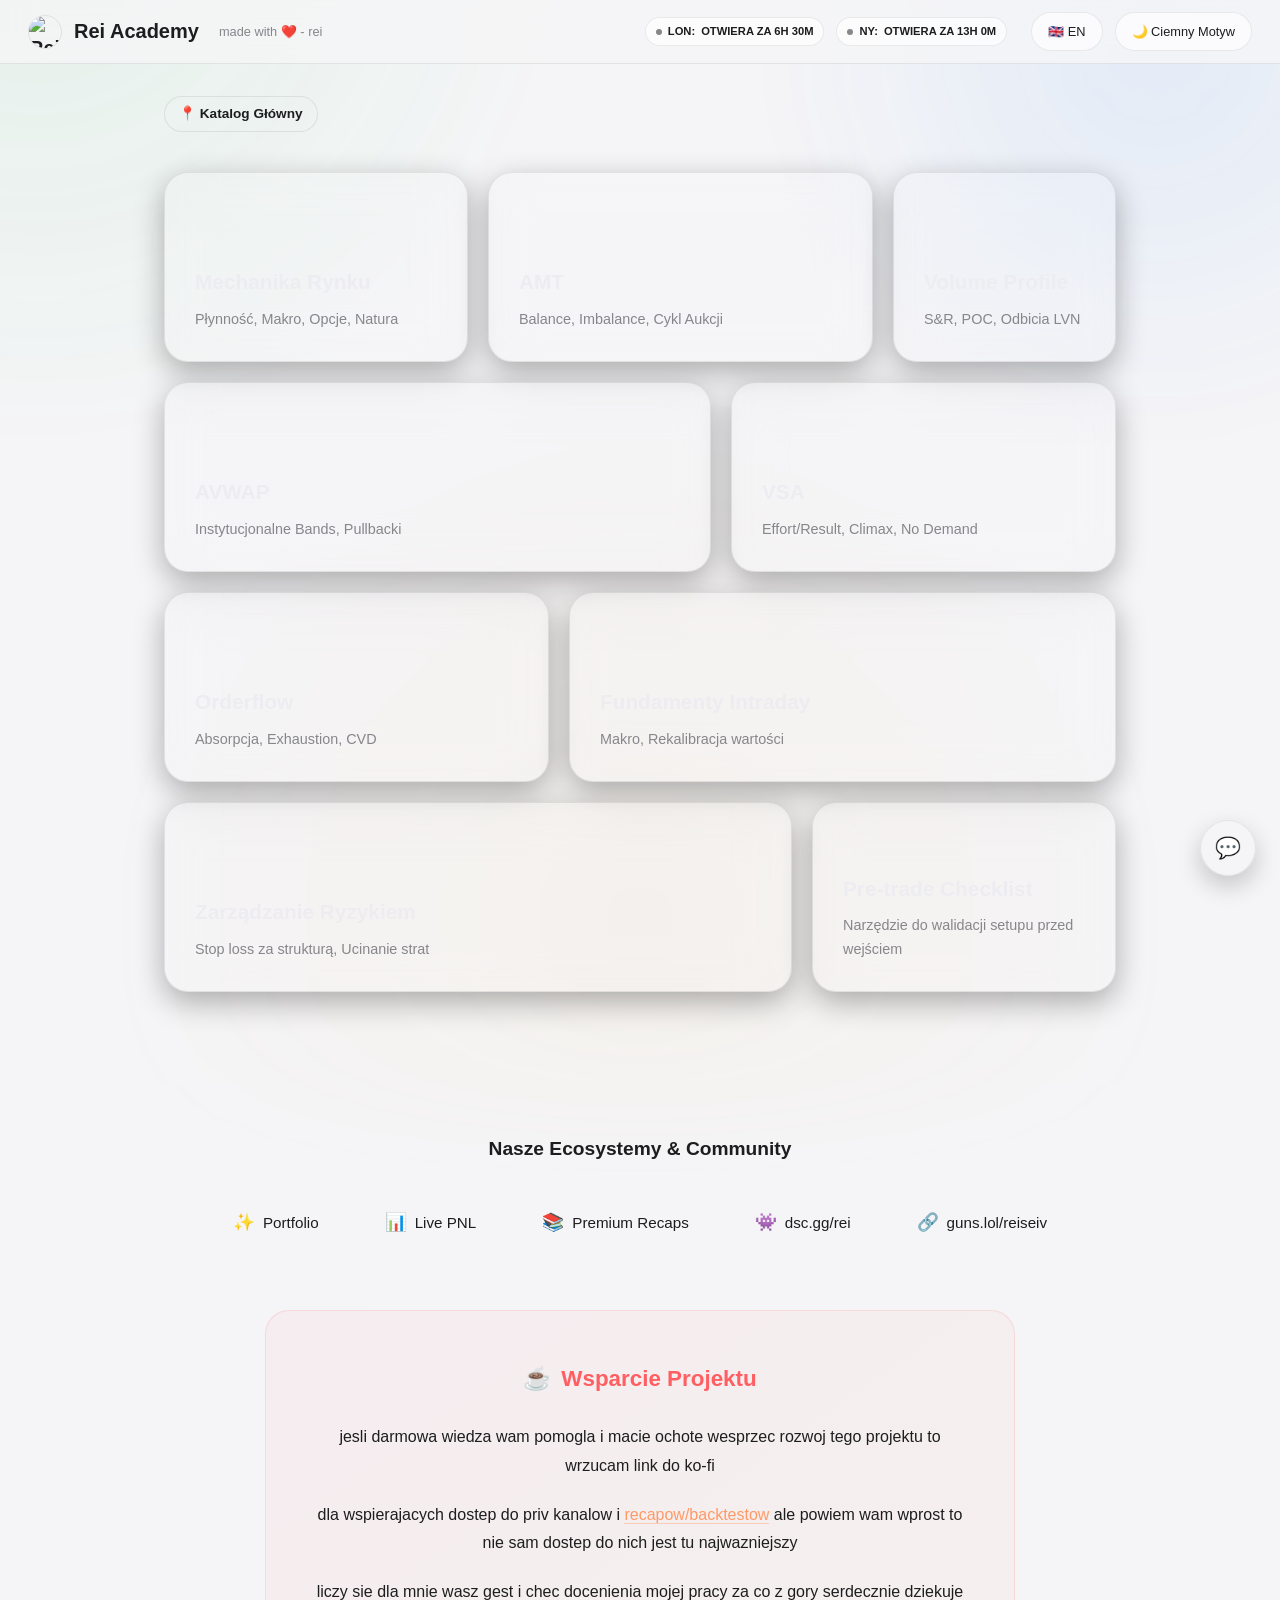
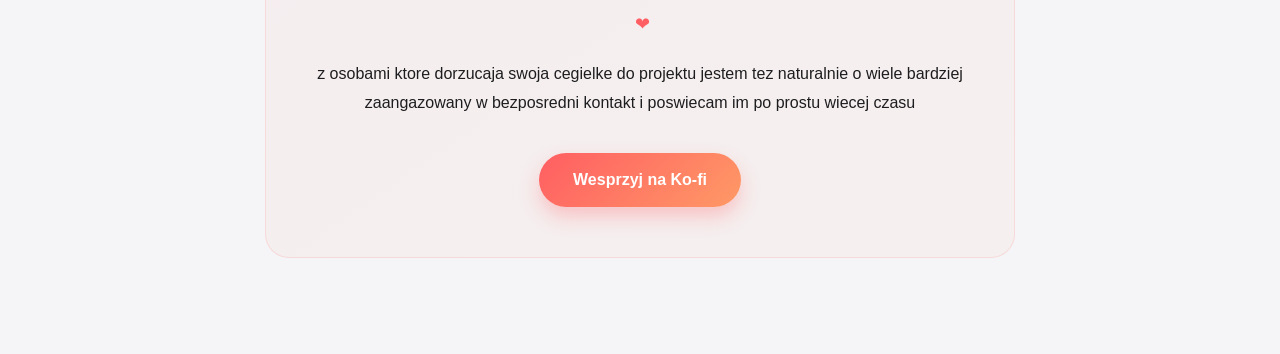
==== commit a84f0d3a: "Add files via upload" ====
--- a/index.html
+++ b/index.html
@@ -821,6 +821,14 @@
     <script src="chartengine.js"></script>
     <script src="script.js"></script>
     <script src="api.js"></script>
-
+<script src="https://unpkg.com/smooth-scrollbar@8.8.4/dist/smooth-scrollbar.js"></script>
+<script>
+    Scrollbar.init(document.querySelector('main'), {
+        damping: 0.07,      // "tłumienie" – im wyższa wartość, tym bardziej "sprężyste"
+        thumbMinSize: 20,
+        renderByPixels: true,
+        alwaysShowTracks: false
+    });
+</script>
 </body>
 </html>
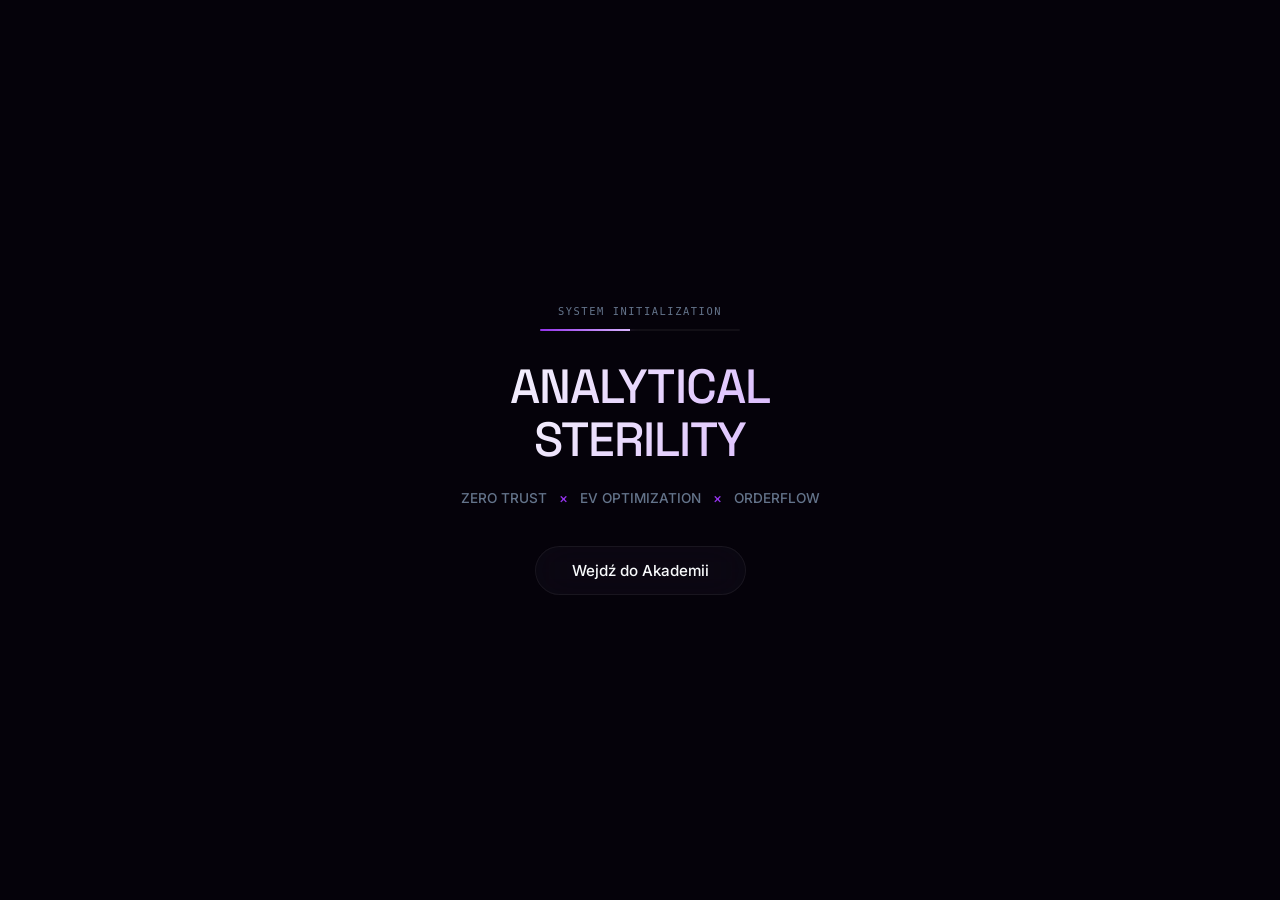
==== commit 05e52d51: "Add files via upload" ====
--- a/index.html
+++ b/index.html
@@ -4,831 +4,88 @@
     <meta charset="UTF-8">
     <meta name="viewport" content="width=device-width, initial-scale=1.0">
     <title>Rei Academy / Masterclass</title>
+    
+    <link rel="preconnect" href="https://fonts.googleapis.com">
+    <link rel="preconnect" href="https://fonts.gstatic.com" crossorigin>
+    <link href="https://fonts.googleapis.com/css2?family=Inter:wght@300;400;500;600;700&family=Space+Grotesk:wght@400;500;600;700;800&display=swap" rel="stylesheet">
+    <link rel="stylesheet" href="https://cdnjs.cloudflare.com/ajax/libs/font-awesome/6.4.0/css/all.min.css">
     <link rel="stylesheet" href="style.css">
-    <link rel="stylesheet" href="loader.css">
-    <script src="loader.js"></script>
-    <script>
-  if (/Android|webOS|iPhone|iPad|iPod|BlackBerry|IEMobile|Opera Mini/i.test(navigator.userAgent)) {
-    window.location.href = "mobile.html";
-  }
-</script>
 </head>
-<body class="lang-pl">
+<body>
+    <!-- tooltipy container (interaction) -->
+    <div id="tooltip" class="tooltip"></div>
 
-<div id="loader">
-    <div class="loader-content">
-        <span class="loader-title">Academy</span>
-        <div class="loader-bar-bg"><div class="loader-bar-fill" id="loaderFill"></div></div>
-    </div>
-</div>
-
+    <!-- Environmental Isolation Wrapper -->
     <div id="ambient-wrapper">
         <div class="ambient-blobs"></div>
     </div>
 
-    <nav class="fade-up-element">
-        <div class="nav-left">
-            <div class="nav-logo" onclick="nav('home')">
-                <img src="https://i.pinimg.com/736x/5f/f7/d9/5ff7d9a02f87c055dc7d09bbfe17f80a.jpg" alt="Rei Academy Logo" class="logo-img">
-                Rei Academy
-            </div>
-            <div class="made-with">made with ❤️ - rei</div>
-        </div>
-        <div class="nav-right">
-            <div class="session-container">
-                <div class="session-item" id="london-session">
-                    <div class="dot"></div> LON: <span class="session-time">--:--</span>
-                </div>
-                <div class="session-item" id="ny-session">
-                    <div class="dot"></div> NY: <span class="session-time">--:--</span>
-                </div>
-            </div>
-            <button class="lang-toggle" onclick="toggleLang()">
-                <span class="pl">🇬🇧 EN</span>
-                <span class="en">🇵🇱 PL</span>
-            </button>
-            <button class="theme-toggle" onclick="toggleTheme()" id="theme-btn">
-                <span class="pl">☀️ Jasny Motyw</span><span class="en">☀️ Light Mode</span>
-            </button>
-        </div>
-    </nav>
-
-    <div id="tooltip" class="tooltip"></div>
-
-    <div class="container">
-        <div class="breadcrumbs fade-up-element fade-delay-1" id="breadcrumbs">
-            <span class="pl">📍 Katalog Główny</span><span class="en">📍 Main Catalog</span>
-        </div>
-
-        <div id="view-home" class="view active">
+<!-- Cover Page Sequence -->
+    <div class="cover-page">
+        <div class="cover-particles"></div>
+        <div class="cover-content">
             
-            <div class="grid bento-grid">
-                <div class="folder-card span-4 fade-up-element fade-delay-1" data-cat="cat-mech" onclick="nav('cat-mech')">
-                    <div class="folder-num">1</div>
-                    <div class="progress-badge"><span class="pl">✓ PRZEROBIONE</span><span class="en">✓ COMPLETED</span></div>
-                    <div class="folder-info">
-                        <h3><span class="pl">Mechanika Rynku</span><span class="en">Market Mechanics</span></h3>
-                        <p><span class="pl">Płynność, Makro, Opcje, Natura</span><span class="en">Liquidity, Macro, Options, Nature</span></p>
-                    </div>
-                </div>
-                <div class="folder-card span-5 fade-up-element fade-delay-2" data-cat="cat-amt" onclick="nav('cat-amt')">
-                    <div class="folder-num">2</div>
-                    <div class="progress-badge"><span class="pl">✓ PRZEROBIONE</span><span class="en">✓ COMPLETED</span></div>
-                    <div class="folder-info">
-                        <h3><span class="pl">AMT</span><span class="en">AMT</span></h3>
-                        <p><span class="pl">Balance, Imbalance, Cykl Aukcji</span><span class="en">Balance, Imbalance, Auction Cycle</span></p>
-                    </div>
-                </div>
-                <div class="folder-card span-3 fade-up-element fade-delay-3" data-cat="cat-vp" onclick="nav('cat-vp')">
-                    <div class="folder-num">3</div>
-                    <div class="progress-badge"><span class="pl">✓ PRZEROBIONE</span><span class="en">✓ COMPLETED</span></div>
-                    <div class="folder-info">
-                        <h3><span class="pl">Volume Profile</span><span class="en">Volume Profile</span></h3>
-                        <p><span class="pl">S&R, POC, Odbicia LVN</span><span class="en">S&R, POC, LVN Rejections</span></p>
-                    </div>
-                </div>
-                <div class="folder-card span-7 fade-up-element fade-delay-4" data-cat="cat-vwap" onclick="nav('cat-vwap')">
-                    <div class="folder-num">4</div>
-                    <div class="progress-badge"><span class="pl">✓ PRZEROBIONE</span><span class="en">✓ COMPLETED</span></div>
-                    <div class="folder-info">
-                        <h3><span class="pl">AVWAP</span><span class="en">AVWAP</span></h3>
-                        <p><span class="pl">Instytucjonalne Bands, Pullbacki</span><span class="en">Institutional Bands, Pullbacks</span></p>
-                    </div>
-                </div>
-                <div class="folder-card span-5 fade-up-element fade-delay-5" data-cat="cat-vsa" onclick="nav('cat-vsa')">
-                    <div class="folder-num">5</div>
-                    <div class="progress-badge"><span class="pl">✓ PRZEROBIONE</span><span class="en">✓ COMPLETED</span></div>
-                    <div class="folder-info">
-                        <h3><span class="pl">VSA</span><span class="en">VSA</span></h3>
-                        <p><span class="pl">Effort/Result, Climax, No Demand</span><span class="en">Effort/Result, Climax, No Demand</span></p>
-                    </div>
-                </div>
-                <div class="folder-card span-5 fade-up-element fade-delay-6" data-cat="cat-of" onclick="nav('cat-of')">
-                    <div class="folder-num">6</div>
-                    <div class="progress-badge"><span class="pl">✓ PRZEROBIONE</span><span class="en">✓ COMPLETED</span></div>
-                    <div class="folder-info">
-                        <h3><span class="pl">Orderflow</span><span class="en">Orderflow</span></h3>
-                        <p><span class="pl">Absorpcja, Exhaustion, CVD</span><span class="en">Absorption, Exhaustion, CVD</span></p>
-                    </div>
-                </div>
-                <div class="folder-card span-7 fade-up-element fade-delay-7" data-cat="cat-fund" onclick="nav('cat-fund')">
-                    <div class="folder-num">7</div>
-                    <div class="progress-badge"><span class="pl">✓ PRZEROBIONE</span><span class="en">✓ COMPLETED</span></div>
-                    <div class="folder-info">
-                        <h3><span class="pl">Fundamenty Intraday</span><span class="en">Intraday Fundamentals</span></h3>
-                        <p><span class="pl">Makro, Rekalibracja wartości</span><span class="en">Macro, Value Recalibration</span></p>
-                    </div>
-                </div>
-                <div class="folder-card span-8 fade-up-element fade-delay-8" data-cat="cat-risk" onclick="nav('cat-risk')">
-                    <div class="folder-num">8</div>
-                    <div class="progress-badge"><span class="pl">✓ PRZEROBIONE</span><span class="en">✓ COMPLETED</span></div>
-                    <div class="folder-info">
-                        <h3><span class="pl">Zarządzanie Ryzykiem</span><span class="en">Risk Management</span></h3>
-                        <p><span class="pl">Stop loss za strukturą, Ucinanie strat</span><span class="en">Structure Stop loss, Cutting losses</span></p>
-                    </div>
-                </div>
-                <div class="folder-card span-4 fade-up-element fade-delay-9" onclick="window.location.href='checklist.html'">
-                    <div class="folder-num">9</div>
-                    <div class="folder-info">
-                        <h3><span class="pl">Pre-trade Checklist</span><span class="en">Pre-trade Checklist</span></h3>
-                        <p><span class="pl">Narzędzie do walidacji setupu przed wejściem</span><span class="en">Setup validation tool before entry</span></p>
-                    </div>
+            <div class="loader-container">
+                <div class="loader-title-small">SYSTEM INITIALIZATION</div>
+                <div class="loader-bar-bg">
+                    <div class="loader-bar-fill" id="loaderFill"></div>
                 </div>
             </div>
             
-            <div class="community-wrapper fade-up-element fade-delay-10">
-                <div class="community-footer">
-                    <h4><span class="pl">Nasze Ecosystemy & Community</span><span class="en">Our Ecosystems & Community</span></h4>
-                    <div class="links-group">
-                        <a href="https://portfolio-rei.pages.dev/" target="_blank" class="rei-link idle-float">
-                            <span style="font-size: 1.1rem;">✨</span> <span class="pl">Portfolio</span><span class="en">Portfolio</span>
-                        </a>
-                        <a href="https://rei-pnl-front.pages.dev/" target="_blank" class="rei-link idle-float" style="animation-delay: 0.2s;">
-                            <span style="font-size: 1.1rem;">📊</span> <span class="pl">Live PNL</span><span class="en">Live PNL</span>
-                        </a>
-                        <a href="https://rei-recaps-front.pages.dev/" target="_blank" class="rei-link idle-float" style="animation-delay: 0.4s;">
-                            <span style="font-size: 1.1rem;">📚</span> <span class="pl">Premium Recaps</span><span class="en">Premium Recaps</span>
-                        </a>
-                        <a href="https://dsc.gg/rei" target="_blank" class="rei-link idle-float" style="animation-delay: 0.6s;">
-                            <span style="font-size: 1.1rem;">👾</span> dsc.gg/rei
-                        </a>
-                        <a href="https://guns.lol/reiseiv" target="_blank" class="rei-link idle-float" style="animation-delay: 0.8s;">
-                            <span style="font-size: 1.1rem;">🔗</span> guns.lol/reiseiv
-                        </a>
-                    </div>
-                </div>
-
-                <div class="kofi-card">
-                    <h4><span style="-webkit-text-fill-color: initial;">☕</span> <span class="pl">Wsparcie Projektu</span><span class="en">Support the Project</span></h4>
-                    <p class="pl">jesli darmowa wiedza wam pomogla i macie ochote wesprzec rozwoj tego projektu to wrzucam link do ko-fi</p>
-                    <p class="en">if this free knowledge helped you and you feel like supporting the development of this project, here is the ko-fi link</p>
-                    
-                    <p class="pl">dla wspierajacych dostep do priv kanalow i <a href="https://rei-recaps-front.pages.dev/" target="_blank" class="text-link">recapow/backtestow</a> ale powiem wam wprost to nie sam dostep do nich jest tu najwazniejszy</p>
-                    <p class="en">for supporters, access to private channels and <a href="https://rei-recaps-front.pages.dev/" target="_blank" class="text-link">recaps/backtests</a>, but frankly, access to them isn't the most important part here</p>
-                    
-                    <p class="pl">liczy sie dla mnie wasz gest i chec docenienia mojej pracy za co z gory serdecznie dziekuje <span class="kofi-heart inline">❤</span></p>
-                    <p class="en">what matters to me is your gesture and willingness to appreciate my work, for which I sincerely thank you in advance <span class="kofi-heart inline">❤</span></p>
-                    
-                    <p class="pl">z osobami ktore dorzucaja swoja cegielke do projektu jestem tez naturalnie o wiele bardziej zaangazowany w bezposredni kontakt i poswiecam im po prostu wiecej czasu</p>
-                    <p class="en">I am also naturally much more engaged in direct contact with people who add their brick to the project, and I simply dedicate more time to them</p>
-                    
-                    <a href="http://ko-fi.com/reiseiv" target="_blank" class="kofi-btn"><span class="pl">Wesprzyj na Ko-fi</span><span class="en">Support on Ko-fi</span></a>
-                </div>
-            </div>
-        </div>
-
-        <div id="view-cat-mech" class="view">
-            <h2 class="section-title fade-up-element fade-delay-1"><span class="pl">1. MECHANIKA RYNKU</span><span class="en">1. MARKET MECHANICS</span></h2>
-            <div class="course-text fade-up-element fade-delay-2">
-                <div class="course-section">
-                    <div class="segment-tag tag-must-know">MUST KNOW</div>
-                    <h4><span class="pl">Część 1: Mechanizm płynności i orderflow pressure</span><span class="en">Part 1: Liquidity mechanism and orderflow pressure</span></h4>
-                    <p class="pl">Zanim odpalicie footprinty i VSA, musicie OGARNĄĆ dlaczego świeczka w ogóle rusza się na wykresie. Zapomnijcie o micie że cena rośnie bo "jest więcej kupujących". To bzdura. 🚫</p>
-                    <p class="en">Before you fire up footprints and VSA, you must GRASP why a candle even moves on the chart. Forget the myth that price goes up because "there are more buyers". That's nonsense. 🚫</p>
-                    
-                    <p class="pl">Cena rośnie tylko i wyłącznie dlatego, że agresywne MARKET ORDERS zjadają całą dostępną LIQUIDITY (limit orders) na danym poziomie. System musi wtedy szukać kolejnego poziomu wyżej żeby zrealizować transakcję.</p>
-                    <p class="en">Price goes up solely because aggressive MARKET ORDERS eat all available LIQUIDITY (limit orders) at a given level. The system must then seek the next level up to execute the transaction.</p>
-                    
-                    <p class="pl">To właśnie orderflow pressure pcha cenę od jednego bloku płynności do drugiego. Kto bije mocniej i agresywniej po cenie rynkowej, ten przesuwa wykres. Cała reszta to tylko tło.</p>
-                    <p class="en">This orderflow pressure pushes the price from one liquidity block to another. Whoever hits harder and more aggressively at market price moves the chart. The rest is just background.</p>
-                </div>
-
-                <div class="course-section">
-                    <h4><span class="pl">Część 2: Fundamental reason</span><span class="en">Part 2: Fundamental reason</span></h4>
-                    <p class="pl">Skoro wiemy że to agresywne zlecenia ruszają rynkiem, to co sprawia że duży kapitał nagle zaczyna tak mocno uderzać w zlecenia market?</p>
-                    <p class="en">Since we know aggressive orders move the market, what makes big capital suddenly hit market orders so hard?</p>
-                    
-                    <p class="pl">Tu wchodzą fundamenty ale nie jakieś nudne raporty tylko GRUBE MAKRO jak CPI czy FOMC. 📊 To są momenty w których duzi gracze robią rekalibrację wartości. Stara cena z sekundy na sekundę przestaje być logiczna, więc odpalają ogromne zlecenia żeby jak najszybciej zaparkować na nowych poziomach.</p>
-                    <p class="en">Here enter fundamentals - not boring reports but HEAVY MACRO like CPI or FOMC. 📊 These are moments when big players recalibrate value. The old price stops making sense, so they fire massive orders to park at new levels ASAP.</p>
-                    
-                    <div class="premium-tip">
-                        <div class="tip-icon">💡</div>
-                        <div class="tip-content">
-                            <strong><span class="pl">Tip ode mnie ;p</span><span class="en">Tip from me ;p</span></strong>
-                            <span class="pl">Na footprintach szukajcie wtedy tak zwanego VACUUM EFFECT. Kiedy wlatują agresywne market buye a po stronie sprzedających następuje płynnościowa pustka (brak pasywnej absorpcji), cena nie ma innego wyjścia. Musi dosłownie TELEPORTOWAĆ się wyżej żeby znaleźć kogokolwiek kto dostarczy jej płynność do zamknięcia transakcji. To gwałtowny repricing. 🚀</span>
-                            <span class="en">On footprints look for the so-called VACUUM EFFECT. When aggressive market buys fly in and there is a liquidity void on the sellers' side, the price has no choice. It must literally TELEPORT higher to find anyone providing liquidity. This is rapid repricing. 🚀</span>
-                        </div>
-                    </div>
-                </div>
-
-                <div class="course-section">
-                    <h4><span class="pl">Część 3: Options pressure</span><span class="en">Part 3: Options pressure</span></h4>
-                    <p class="pl">Na rynku jest jeszcze jedna gigantyczna siła o której retail często nie ma pojęcia: MARKET MAKERS. To ci którzy wystawiają wam opcje. Musicie zrozumieć jedną rzecz oni NIE grają kierunkowo. Ich zadaniem jest bycie delta neutral. ⚖️</p>
-                    <p class="en">There is another gigantic force the retail doesn't know about: MARKET MAKERS. Those who write options for you. You must understand - they DO NOT trade directionally. Their job is to be delta neutral. ⚖️</p>
-                    
-                    <p class="pl">Jeśli retail kupuje tony opcji call na longi, to market maker musi NATYCHMIAST kupić aktywo bazowe żeby zabezpieczyć swoją pozycję (hedge). To przymusowe kupowanie tworzy sztuczną ogromną presję na cenę która wywala wykres poza skalę. 💥</p>
-                    <p class="en">If retail buys tons of calls, the market maker must IMMEDIATELY buy the underlying asset to hedge. This forced buying creates massive artificial pressure that blows the chart off scale. 💥</p>
-                </div>
-
-                <div class="course-section">
-                    <h4><span class="pl">Część 4: Natura rynku - AMT</span><span class="en">Part 4: Nature of the market - AMT</span></h4>
-                    <p class="pl">Jak połączymy te wszystkie trzy rzeczy: 1. Agresywne zjadanie liquidity 2. Rekalibracje pod makro 3. Zabezpieczanie opcji... to wychodzi nam CZYSTA NATURA RYNKU czyli Auction Market Theory. 🎯</p>
-                    <p class="en">If we combine these three: 1. Aggressive liquidity eating 2. Macro recalibration 3. Options hedging ...we get the PURE NATURE OF THE MARKET, i.e., Auction Market Theory. 🎯</p>
-                    
-                    <p class="pl">Te wszystkie brutalne siły dążą tak naprawdę tylko do jednego, chcą w końcu znaleźć cenę przy której obie strony znowu będą zgodne co do wartości i będą chciały robić biznes (nasze FAIR VALUE). Rynek przechodzi z nudnego BALANCE w agresywny IMBALANCE żeby znowu znaleźć kolejny BALANCE.</p>
-                    <p class="en">All these brutal forces strive for one thing - to find a price where both sides agree on value and want to do business (FAIR VALUE). The market goes from boring BALANCE to aggressive IMBALANCE to find another BALANCE.</p>
-                </div>
+            <h1 class="cover-title">
+                <span class="title-line">ANALYTICAL</span>
+                <span class="title-line">STERILITY</span>
+            </h1>
+            
+            <div class="cover-meta">
+                <span class="meta-item">Zero Trust</span>
+                <span class="meta-divider">×</span>
+                <span class="meta-item">EV Optimization</span>
+                <span class="meta-divider">×</span>
+                <span class="meta-item">Orderflow</span>
             </div>
 
-            <div class="quiz-trigger-wrapper fade-up-element fade-delay-3">
-                <button class="quiz-btn glowing-btn" onclick="startQuiz('cat-mech')">
-                    <span class="pl">🧠 Umiesz wszystko? Zrób test z sekcji 1</span>
-                    <span class="en">🧠 Know everything? Take test from section 1</span>
-                </button>
-            </div>
-            <div class="next-section-wrapper fade-up-element fade-delay-4">
-                <button class="next-btn" onclick="nav('cat-amt')">
-                    <span class="pl">Czytaj dalej: 2. AMT <span>→</span></span>
-                    <span class="en">Read more: 2. AMT <span>→</span></span>
-                </button>
-            </div>
-        </div>
-
-        <div id="view-cat-amt" class="view">
-            <h2 class="section-title fade-up-element fade-delay-1">2. AMT (Auction Market Theory)</h2>
-            <div class="course-text fade-up-element fade-delay-2">
-                <div class="course-section">
-                    <p class="pl">W poprzedniej sekcji rzuciłem już hasłem Auction Market Theory, ale teraz wchodzimy w to KONKRETNIE. Powtórzę to bo to absolutny fundament:</p>
-                    <p class="en">I mentioned Auction Market Theory before, but now we dive deep. I'll repeat it because it's the absolute foundation:</p>
-                    
-                    <p class="pl">→ Rynek to jedna wielka licytacja gdzie buyers i sellers bez przerwy szukają wspólnego języka. Nie ma tu żadnej magii - jest tylko czyste supply and demand.</p>
-                    <p class="en">→ The market is one big auction where buyers and sellers constantly seek common ground. No magic - just pure supply and demand.</p>
-                    
-                    <ul>
-                        <li><span class="pl">Jak cena jest za niska → wkraczają agresywne market buys i wybijają ją wyżej.</span><span class="en">If price is too low → aggressive market buys step in and push it higher.</span></li>
-                        <li><span class="pl">Jak robi się za wysoka → wjeżdżają agresywni sellers i spychają ją w dół.</span><span class="en">If it gets too high → aggressive sellers step in and push it down.</span></li>
-                    </ul>
-                    
-                    <p class="pl">Rynek cały czas testuje różne poziomy aż znajdzie tak zwane FAIR VALUE - miejsce gdzie obie strony uznają że cena jest uczciwa, chętnie wymieniają tam kontrakty i tam właśnie kręci się największy obrót. 💰</p>
-                    <p class="en">The market constantly tests levels until it finds FAIR VALUE - a place where both sides consider the price fair, eagerly exchange contracts, and volume is highest. 💰</p>
-                </div>
-
-                <div class="course-section">
-                    <h4><span class="pl">VALUE AREA - TWOJA MAPA</span><span class="en">VALUE AREA - YOUR MAP</span></h4>
-                    <p class="pl">Żeby nie zgadywać gdzie jest tanio a gdzie drogo, używamy VALUE AREA. To strefa w której rynek mielił NAJDŁUŻEJ i gdzie przeszło około 70% całego wolumenu z sesji. To jest nasza twarda baza. 🎯</p>
-                    <p class="en">To avoid guessing what's cheap or expensive, we use VALUE AREA. This is the zone where the market chopped LONGEST and where ~70% of session volume passed. This is our hard base. 🎯</p>
-                    
-                    <p class="pl">Wyjście powyżej tej strefy → jasny sygnał że robi się drogo i zaraz mogą uderzyć sprzedający. Spadek poniżej → okazja dla kupujących bo cena staje się atrakcyjna. Dlatego zamiast wróżyć z fusów i malować kreski jak chłopaki od ICT, my po prostu patrzymy jak cena reaguje na ten fizyczny obszar akceptacji.</p>
-                    <p class="en">Going above this zone → clear signal it's getting expensive and sellers might hit. Dropping below → opportunity for buyers. Instead of drawing random lines like ICT guys, we just watch how price reacts to this physical area of acceptance.</p>
-                </div>
-
-                <div class="course-section">
-                    <h4><span class="pl">CYKL: BALANCE → IMBALANCE → NEW BALANCE</span><span class="en">CYCLE: BALANCE → IMBALANCE → NEW BALANCE</span></h4>
-                    <p class="pl">Przez większość czasu rynek siedzi w nudnej równowadze. Ale kiedy wpadnie nowa informacja albo wjedzie duży kapitał, cena agresywnie wybija i zaczyna trendować. To ważne - wtedy stare fair value idzie do kosza. ❌</p>
-                    <p class="en">Most of the time the market sits in boring equilibrium. But when new info or big capital arrives, price aggressively breaks out and trends. Important - then the old fair value goes to the trash. ❌</p>
-                    
-                    <p class="pl">Nie gramy na powrót do bazy - tylko PŁYNIEMY z całym tym momentum aż dynamika w końcu spadnie i rynek zacznie budować zupełnie nową bazę na nowym poziomie. 🚀</p>
-                    <p class="en">We don't play for a return to base - we RIDE the momentum until dynamics finally drop and the market builds a completely new base at a new level. 🚀</p>
-                    
-                    <div class="chart-wrapper" style="height: 420px;">
-                        <canvas id="canvas-amt" class="chart-canvas"></canvas>
-                    </div>
-                </div>
-            </div>
-
-            <div class="quiz-trigger-wrapper fade-up-element fade-delay-3">
-                <button class="quiz-btn glowing-btn" onclick="startQuiz('cat-amt')">
-                    <span class="pl">🧠 Umiesz wszystko? Zrób test z sekcji 2</span>
-                    <span class="en">🧠 Know everything? Take test from section 2</span>
-                </button>
-            </div>
-            <div class="next-section-wrapper fade-up-element fade-delay-4">
-                <button class="next-btn" onclick="nav('cat-vp')">
-                    <span class="pl">Czytaj dalej: 3. Volume Profile <span>→</span></span>
-                    <span class="en">Read more: 3. Volume Profile <span>→</span></span>
-                </button>
-            </div>
-        </div>
-
-        <div id="view-cat-vp" class="view">
-            <h2 class="section-title fade-up-element fade-delay-1">3. VOLUME PROFILE</h2>
-            <div class="course-text fade-up-element fade-delay-2">
-                <div class="course-section">
-                    <p class="pl">Krótko mówiąc: AMT to twoja mapa i logika, a Volume Profile to rentgen który pokazuje ci to wszystko bezpośrednio na ekranie. Możemy wyrzucić zwykłe świece i zobaczyć dokładnie gdzie faktycznie bylo duzo orderow i gdzie ukształtowały się te strefy balansu.</p>
-                    <p class="en">In short: AMT is your logic, Volume Profile is the X-ray showing it all. We can throw away regular candles and see exactly where big money parked and balance zones formed.</p>
-                    
-                    <p class="pl">Volume profile często ustawia się w cztery podstawowe kształty:</p>
-                    <p class="en">Volume profile often shapes up into 4 patterns:</p>
-                    <ul>
-                        <li>P📈 - <span class="pl">presja ceny w górę</span><span class="en">price pressure up</span></li>
-                        <li>b📉 - <span class="pl">presja ceny w dół</span><span class="en">price pressure down</span></li>
-                        <li>B🌪️ - <span class="pl">presja w obie strony xD</span><span class="en">pressure both ways xD</span></li>
-                        <li>D👉 - <span class="pl">market w balance ("konsolidacja")</span><span class="en">market in balance ("consolidation")</span></li>
-                    </ul>
-                </div>
-
-                <div class="course-section">
-                    <h4><span class="pl">SETUP #1: PROFIL D BALANCE</span><span class="en">SETUP #1: D PROFILE BALANCE</span></h4>
-                    <p class="pl">Dopóki rynkiem rządzi profil D, możesz to spokojnie tradować aż do samego breakoutu. Setup 1: Profil D balance czyli tradowanie między VAH a VAL.</p>
-                    <p class="en">As long as D profile rules, you can trade it until the breakout. Setup 1: Trading between VAH and VAL.</p>
-                    
-                    <div class="chart-wrapper" style="height: 350px;">
-                        <canvas id="canvas-vaval" class="chart-canvas"></canvas>
-                    </div>
-                </div>
-
-                <div class="course-section">
-                    <h4><span class="pl">MAPOWANIE PROFILEM - DWA SPOSOBY</span><span class="en">MAPPING WITH PROFILE - TWO WAYS</span></h4>
-                    <ul>
-                        <li><span class="pl"><strong>1️⃣ ZAPLANOWANE:</strong> Gdzie rzucasz profil na całe sesje, pojedyncze dni czy grubsze okresy. Można uznać je za bardzo znaczące punkty odniesienia.</span><span class="en"><strong>1️⃣ PLANNED:</strong> Anchored to sessions/days. Significant reference points.</span></li>
-                        <li><span class="pl"><strong>2️⃣ BIEŻĄCE:</strong> Gdzie profilujesz konkretne strefy na bieżąco na wykresie (balance, imbalance). Mają ogromne znaczenie, ale nie wyłapiesz z nich trade'u na 3 godziny.</span><span class="en"><strong>2️⃣ CURRENT:</strong> Profiling current zones live. Huge importance, but won't yield a 3-hour trade.</span></li>
-                    </ul>
-                    
-                    <div class="chart-wrapper" style="height: 280px;">
-                        <canvas id="canvas-map1" class="chart-canvas"></canvas>
-                    </div>
-                    <div class="chart-wrapper" style="height: 280px;">
-                        <canvas id="canvas-map2" class="chart-canvas"></canvas>
-                    </div>
-                </div>
-
-                <div class="course-section">
-                    <div class="segment-tag tag-must-know">MUST KNOW</div>
-                    <h4><span class="pl">ŚCIĄGA I TESTOWANIE VAH/VAL</span><span class="en">CHEAT SHEET & VAH/VAL TESTING</span></h4>
-                    <ul>
-                        <li class="pl"><strong>VAH / VAL</strong> - skrajne bandy strefy value area (68% wolumenu)</li>
-                        <li class="en"><strong>VAH / VAL</strong> - extreme bands of value area (68% volume)</li>
-                        <li class="pl"><strong>POC</strong> - Point of Control, punkt największego obrotu (Magnes)</li>
-                        <li class="en"><strong>POC</strong> - Point of Control, highest volume node (Magnet)</li>
-                        <li class="pl"><strong>HVN / LVN</strong> - Strefy balansu / imbalansu</li>
-                    </ul>
-                    
-                    <p class="pl">Testowanie VAH lub VAL to zawsze absolutny moment decyzyjny na wykresie. Jeśli cena wychodzi poza tę strefę i zaczyna tam budować nowy volume → mamy akceptację nowej ceny i oficjalny start imbalansu. ✅ Z kolei gwałtowne rejection → gramy dalej balance. ❌</p>
-                    <p class="en">Testing VAH/VAL is the absolute decision moment. Price leaving and building volume → acceptance of new price, imbalance starts. ✅ Rapid rejection → we play balance. ❌</p>
-                </div>
-
-                <div class="course-section">
-                    <h4><span class="pl">HVN vs LVN (Szybkość ceny)</span><span class="en">HVN vs LVN (Price speed)</span></h4>
-                    <p class="pl"><strong>HVN 🐌:</strong> Cena zachowuje się tam jak w błocie - zwalnia, mieli w miejscu. Obie strony uważają że cena jest uczciwa.</p>
-                    <p class="en"><strong>HVN 🐌:</strong> Price acts like in mud - slows down, chops. Both sides find price fair.</p>
-                    
-                    <p class="pl"><strong>LVN ⚡:</strong> Ostre wcięcia w profilu. Rynek nie akceptował tych poziomów, więc przelatuje przez nie jak przez próżnię. Dlatego cena odrywa się od jednego HVN i leci przez puste LVN do następnego HVN. 🚀</p>
-                    <p class="en"><strong>LVN ⚡:</strong> Sharp indentations. Market rejected these, so it flies through like a vacuum. That's why price detaches from one HVN and rockets through LVN to the next HVN. 🚀</p>
-                </div>
-
-                <div class="course-section">
-                    <h4><span class="pl">SETUP #2: MAGNES POC I SETUP #3: LVN W TRENDZIE</span><span class="en">SETUP #2: POC MAGNET & SETUP #3: LVN IN A TREND</span></h4>
-                    <p class="pl">Z tych pustych stref genialnie korzysta się kiedy mamy mocno trendujący rynek. To perfekcyjne miejsca żeby złapać pullback i wejść dalej z głównym trendem. Kiedy wpadając w LVN rynek sprawdza chętnych i dostaje szybki brak akceptacji → ostre rejection → rajd trwa. 💪</p>
-                    <p class="en">Empty zones are brilliant in a trend. Perfect spots to catch a pullback. When falling into LVN, market checks for buyers and gets quick lack of acceptance → sharp rejection → rally continues. 💪</p>
-                    
-                    <div class="premium-tip">
-                        <div class="tip-icon">⚡</div>
-                        <div class="tip-content">
-                            <strong><span class="pl">Tip ode mnie ;p</span><span class="en">Tip from me ;p</span></strong>
-                            <span class="pl">Bardzo często z tego korzystam, wręcz abuse'uję ^^ (setup nr 3: odbicie od LVN w trendzie). To jedno z najbardziej mechanicznych zagrań na rynku, bo pustka w orderbooku odrzuca cenę automatycznie.</span>
-                            <span class="en">I use this very often, I literally abuse it ^^ (setup 3: bouncing off LVN in a trend). It's one of the most mechanical plays, because the orderbook void rejects the price automatically.</span>
-                        </div>
-                    </div>
-
-                    <div class="chart-wrapper" style="height: 400px;">
-                        <canvas id="canvas-poc" class="chart-canvas"></canvas>
-                    </div>
-                    <div class="chart-wrapper" style="height: 400px;">
-                        <canvas id="canvas-lvn" class="chart-canvas"></canvas>
-                    </div>
-                </div>
-            </div>
-
-            <div class="quiz-trigger-wrapper fade-up-element fade-delay-3">
-                <button class="quiz-btn glowing-btn" onclick="startQuiz('cat-vp')">
-                    <span class="pl">🧠 Umiesz wszystko? Zrób test z sekcji 3</span>
-                    <span class="en">🧠 Know everything? Take test from section 3</span>
-                </button>
-            </div>
-            <div class="next-section-wrapper fade-up-element fade-delay-4">
-                <button class="next-btn" onclick="nav('cat-vwap')">
-                    <span class="pl">Czytaj dalej: 4. AVWAP <span>→</span></span>
-                    <span class="en">Read more: 4. AVWAP <span>→</span></span>
-                </button>
-            </div>
-        </div>
-
-        <div id="view-cat-vwap" class="view">
-            <h2 class="section-title fade-up-element fade-delay-1">4. AVWAP</h2>
-            <div class="course-text fade-up-element fade-delay-2">
-                <div class="course-section">
-                    <p class="pl">Zwykłe średnie kroczące możecie sobie odpuścić bo są wiecznie spóźnione. Liczą tylko czas i cenę co w daytradingu niewiele daje. Dla nas liczy się tylko VWAP czyli średnia cena ważona wolumenem. To jest dosłownie jedyna średnia którą respektują instytucje bo pokazuje im gdzie faktycznie handlował ten największy kapitał. 💰</p>
-                    <p class="en">Forget regular moving averages, they lag. They count time/price, useless in daytrading. For us only VWAP matters - volume weighted average. The only average respected by institutions because it shows where big capital actually traded. 💰</p>
-                    
-                    <p class="pl">Jeśli cena jest powyżej VWAP → kupujący są zadowoleni. Jeśli poniżej → szukają okazji albo uciekają. Używamy ANCHORED VWAP żeby przyczepić go do konkretnych punktów zwrotnych jak FOMC czy szczyt sesji i widzieć kto od tego momentu przejął kontrolę nad rynkiem. 🎯</p>
-                    <p class="en">Price above VWAP → buyers happy. Below → looking for entries or escaping. We use ANCHORED VWAP attached to turning points like FOMC or session highs to see who took control. 🎯</p>
-
-                    <div class="img-container">
-                        <img src="https://i.imgur.com/6wu6fDM.png" class="course-img" alt="VWAP Bands Reaction" referrerpolicy="no-referrer">
-                    </div>
-                </div>
-
-                <div class="course-section">
-                    <h4><span class="pl">TRADOWANIE VWAP - DWA SPOSOBY</span><span class="en">TRADING VWAP - TWO WAYS</span></h4>
-                    <p class="pl">Główne sposoby to: 1️⃣ S&R (Support & Resistance), 2️⃣ MEAN REVERSION (powrót do średniej).</p>
-                    <p class="en">Main methods: 1️⃣ S&R (Support & Resistance), 2️⃣ MEAN REVERSION.</p>
-                    
-                    <p class="pl">Przykład użycia: AVWAP zarzucony na high, pięknie pokazuje lokalny resistance, z którego potem tworzy sie support.</p>
-                    <p class="en">Example usage: AVWAP anchored to the high beautifully shows local resistance, which later becomes support.</p>
-                    
-                    <div class="img-container">
-                        <img src="https://i.imgur.com/WiyvKtT.png" class="course-img" alt="AVWAP Resistance to Support" referrerpolicy="no-referrer">
-                    </div>
-
-                    <p class="pl">Cena powyżej VWAP → szukamy longów albo gramy mean reversion gdy odjechała za daleko (exhaustion). Cena poniżej → shorty. Przecina z dużym volume → klasyczna podmianka stron xD. 🔄</p>
-                    <p class="en">Above VWAP → longs or mean reversion if it went too far. Below → shorts. Crosses with high volume → classic side swap xD. 🔄</p>
-
-                    <div class="segment-tag tag-must-know">MUST KNOW</div>
-                    <p class="pl"><strong>AVWAP = DYNAMICZNE FAIR VALUE:</strong> W teorii aukcji to dynamiczna linia fair value. Taki POC który przesuwa się z ceną, a zewnętrzne bandy pełnią funkcje dynamicznych VAH i VAL. Logika z Volume Profile ma tu pełne zastosowanie! 🎯</p>
-                    <p class="en"><strong>AVWAP = DYNAMIC FAIR VALUE:</strong> In auction theory, it's a dynamic fair value line. A POC moving with price, bands acting as dynamic VAH/VAL. VP logic applies perfectly here! 🎯</p>
-                </div>
-
-                <div class="course-section">
-                    <h4><span class="pl">WAŻNE: MEAN REVERSION W TRENDZIE</span><span class="en">IMPORTANT: MEAN REVERSION IN A TREND</span></h4>
-                    <p class="pl">To działa świetnie kiedy rynek jest w szerokim balansie. ALE jeśli mamy silny imbalance i rynek rwie w jednym kierunku, to cena może przebywać bardzo daleko od VWAP przez całą sesję i nigdy do niego nie wrócić. ⚡</p>
-                    <p class="en">Works great in wide balance. BUT in strong imbalance, price can stay very far from VWAP all session and never return. ⚡</p>
-                    
-                    <p class="pl">Dlatego w mocnym trendzie VWAP służy nam jako trampolina na pullbackach, a nie jako cel do którego gramy counter-trend.</p>
-                    <p class="en">Hence, in a strong trend VWAP is a trampoline for pullbacks, not a target for counter-trend trading.</p>
-                    
-                    <div class="chart-wrapper" style="height: 400px;"><canvas id="canvas-vwap" class="chart-canvas"></canvas></div>
-                </div>
-            </div>
-
-            <div class="quiz-trigger-wrapper fade-up-element fade-delay-3">
-                <button class="quiz-btn glowing-btn" onclick="startQuiz('cat-vwap')">
-                    <span class="pl">🧠 Umiesz wszystko? Zrób test z sekcji 4</span>
-                    <span class="en">🧠 Know everything? Take test from section 4</span>
-                </button>
-            </div>
-            <div class="next-section-wrapper fade-up-element fade-delay-4">
-                <button class="next-btn" onclick="nav('cat-vsa')">
-                    <span class="pl">Czytaj dalej: 5. VSA <span>→</span></span>
-                    <span class="en">Read more: 5. VSA <span>→</span></span>
-                </button>
-            </div>
-        </div>
-
-        <div id="view-cat-vsa" class="view">
-            <h2 class="section-title fade-up-element fade-delay-1">5. VOLUME SPREAD ANALYSIS (VSA)</h2>
-            <div class="course-text fade-up-element fade-delay-2">
-                <div class="course-section">
-                    <p class="pl">To narzędzie które uczy was patrzeć na rynek przez pryzmat prawa WYSIŁKU i REZULTATU. Zapomnijcie o standardowych formacjach świecowych. W VSA interesują nas tylko TRZY rzeczy w każdej candle: 🔄</p>
-                    <p class="en">This tool teaches you to see the market through the prism of EFFORT vs RESULT. Forget standard candlestick patterns. In VSA we only care about THREE things: 🔄</p>
-                    
-                    <ul>
-                        <li><span class="pl">1️⃣ SPREAD - zasięg świecy. To jest nasz rezultat (result).</span><span class="en">1️⃣ SPREAD - candle range. This is our result.</span></li>
-                        <li><span class="pl">2️⃣ VOLUME - ile kontraktów weszło. To jest nasz wysiłek (effort).</span><span class="en">2️⃣ VOLUME - contracts traded. This is our effort.</span></li>
-                        <li><span class="pl">3️⃣ CENA ZAMKNIĘCIA - kto ostatecznie wygrał walkę.</span><span class="en">3️⃣ CLOSE PRICE - who ultimately won the fight.</span></li>
-                    </ul>
-                    
-                    <p class="pl">Cała zabawa polega na pytaniu: czy wysiłek jaki włożono w ruch zgadza się z rezultatem na wykresie? 🤔</p>
-                    <p class="en">The whole game is asking: does the effort match the result on the chart? 🤔</p>
-                </div>
-
-                <div class="course-section">
-                    <h4><span class="pl">ZDROWY RUCH vs ANOMALIE</span><span class="en">HEALTHY MOVE vs ANOMALIES</span></h4>
-                    <p class="pl"><strong>Zdrowy ruch:</strong> Wysiłek idealnie równa się rezultatowi. Potężna świeca w dół zamykająca się na dnie + ogromny volume. Sellside włożył gigantyczny wysiłek i osiągnął adekwatny rezultat. Płyniemy z trendem. 📉</p>
-                    <p class="en"><strong>Healthy move:</strong> Effort perfectly equals result. Massive down candle closing at the bottom + huge volume. Sellers put in effort and got the result. Ride the trend. 📉</p>
-                    
-                    <div class="chart-wrapper fade-up-element fade-delay-3" style="height: 420px;">
-                        <canvas id="canvas-vsa1" class="chart-canvas"></canvas>
-                    </div>
-                    
-                    <div class="segment-tag tag-advanced">ADVANCED</div>
-                    <p class="pl"><strong>Anomalie (Brak Rezultatu):</strong> Widzicie gigantyczny volume, ale spread candle jest bardzo mały. Na tym poziomie pojawiła się bariera, która wchłonęła ruch. ❌</p>
-                    <p class="en"><strong>Anomalies (No Result):</strong> Huge volume, but tiny candle spread. A barrier appeared and absorbed the move. ❌</p>
-                    
-                    <p class="pl"><strong>HIDDEN SELLING:</strong> Cena leci w górę na dużym volume, ale spread się zawęża i zamyka w połowie. Sellside po cichu absorbuje buyside. 🔄</p>
-                    <p class="en"><strong>HIDDEN SELLING:</strong> Price flies up on huge vol, but spread narrows and closes in the middle. Sellers silently absorbing buyers. 🔄</p>
-                </div>
-
-                <div class="course-section">
-                    <h4><span class="pl">STOPPING VOLUME I CLIMAX</span><span class="en">STOPPING VOLUME AND CLIMAX</span></h4>
-                    <p class="pl"><strong>Stopping Volume 🛑:</strong> Silny downtrend, nagle ogromna świeca z gigantycznym volume, ale zostawia długi dolny knot i zamyka się wyżej. Kapitał wszedł i zaabsorbował spadki.</p>
-                    <p class="en"><strong>Stopping Volume 🛑:</strong> Strong downtrend, suddenly huge candle/vol, but leaves a long bottom wick and closes higher. Capital entered and absorbed drops.</p>
-                    
-                    <p class="pl"><strong>Climax 🎆:</strong> Retail wchodzi na samym szczycie. Wystrzał ceny na ogromnym spreadzie/volume, ale następna świeca od razu robi reversal. Duzi użyli retailu do wyjścia z pozycji.</p>
-                    <p class="en"><strong>Climax 🎆:</strong> Retail enters at the top. Price spike on massive spread/vol, but next candle reverses immediately. Smart money used retail liquidity to exit.</p>
-                </div>
-
-                <div class="course-section">
-                    <h4><span class="pl">WYSUSZENIE (NO DEMAND / NO SUPPLY)</span><span class="en">DRYING UP (NO DEMAND / NO SUPPLY)</span></h4>
-                    <p class="pl"><strong>No Demand (downtrend):</strong> Cena lekko odbija w górę, ale na małych świeczkach i minimalnym volume. Kupujący nie mają siły. 📉</p>
-                    <p class="en"><strong>No Demand (downtrend):</strong> Price bounces slightly up, but on tiny candles and minimal volume. Buyers have no strength. 📉</p>
-                    
-                    <p class="pl"><strong>No Supply (uptrend):</strong> Krótki pullback w dół, wąskie świeczki, volume drastycznie spada. Sprzedający zniknęli. Wystarczy mała iskra żeby cena znowu wystrzeliła. ⚡</p>
-                    <p class="en"><strong>No Supply (uptrend):</strong> Short pullback down, narrow candles, vol drops drastically. Sellers disappeared. A tiny spark will shoot price up. ⚡</p>
-                    
-                    <div class="chart-wrapper fade-up-element fade-delay-5" style="height: 420px;">
-                        <canvas id="canvas-vsa2" class="chart-canvas"></canvas>
-                    </div>
-                </div>
-            </div>
-
-            <div class="quiz-trigger-wrapper fade-up-element fade-delay-3">
-                <button class="quiz-btn glowing-btn" onclick="startQuiz('cat-vsa')">
-                    <span class="pl">🧠 Umiesz wszystko? Zrób test z sekcji 5</span>
-                    <span class="en">🧠 Know everything? Take test from section 5</span>
-                </button>
-            </div>
-            <div class="next-section-wrapper fade-up-element fade-delay-4">
-                <button class="next-btn" onclick="nav('cat-of')">
-                    <span class="pl">Czytaj dalej: 6. Orderflow <span>→</span></span>
-                    <span class="en">Read more: 6. Orderflow <span>→</span></span>
-                </button>
-            </div>
-        </div>
-
-        <div id="view-cat-of" class="view">
-            <h2 class="section-title fade-up-element fade-delay-1">6. ORDERFLOW & DELTA</h2>
-            <div class="course-text fade-up-element fade-delay-2">
-                <div class="course-section">
-                    <p class="pl">Wchodzimy w to co dzieje się POD ŚWIECĄ bo footprint to czysty odczyt intencji i wolumenu w czasie rzeczywistym - bez żadnego opóźnienia. Tu liczy się tylko egzekucja. 💪</p>
-                    <p class="en">We go UNDER THE CANDLE because footprint is a pure read of intentions and real-time volume - zero lag. Execution is all that matters. 💪</p>
-                    
-                    <h4><span class="pl">ABSORPCJA vs EXHAUSTION</span><span class="en">ABSORPTION vs EXHAUSTION</span></h4>
-                    <p class="pl"><strong>Absorpcja 🛡️:</strong> Cena uderza w support/resistance i trafia na ścianę limitów, które wchłaniają market orders. Widać potężny klaster przy braku ruchu ceny. Kończy się jako failed auction.</p>
-                    <p class="en"><strong>Absorption 🛡️:</strong> Price hits S/R and meets a wall of limits absorbing market orders. Visible as a massive cluster with no price movement. Ends as failed auction.</p>
-                    
-                    <p class="pl"><strong>Exhaustion ⚡:</strong> Dominująca strona po prostu odpuszcza. Widać jako zera albo minimalne wartości na krawędziach świecy. Brak paliwa, zaraz wjeżdża flip.</p>
-                    <p class="en"><strong>Exhaustion ⚡:</strong> Dominant side simply gives up. Visible as zeroes or tiny values on candle edges. No fuel, flip coming.</p>
-                </div>
-
-                <div class="fp-wrapper fade-up-element fade-delay-3">
-                    <div class="fp-box">
-                        <div style="text-align:center; font-weight:700; margin-bottom:10px; color:var(--heading-color);">
-                            <span class="pl">Absorpcja Limitami</span><span class="en">Limit Absorption</span>
-                        </div>
-                        <div style="width:2px; height:20px; background:var(--border-color); margin:0 auto;"></div>
-                        <div class="fp-row"><div class="fp-val bid">12</div><div class="fp-val ask">25</div></div>
-                        <div class="fp-row"><div class="fp-val bid">45</div><div class="fp-val ask">32</div></div>
-                        <div class="fp-row"><div class="fp-val bid">105</div><div class="fp-val ask">18</div></div>
-                        <div class="fp-row pl" style="border:1px solid var(--up-color); border-radius:4px; background:var(--up-bg);" onmousemove="tt(event, 'Absorpcja', 'Potężne 840 kontraktów uderza w Market Sell, ale Limit Buy to wchłania. Spadek zatrzymany.')" onmouseleave="htt()">
-                            <div class="fp-val bid fp-hi-d">840</div><div class="fp-val ask">40</div>
-                        </div>
-                        <div class="fp-row en" style="border:1px solid var(--up-color); border-radius:4px; background:var(--up-bg);" onmousemove="tt(event, 'Absorption', 'A massive 840 contracts hit Market Sell, but Limit Buy absorbs it. Drop stopped.')" onmouseleave="htt()">
-                            <div class="fp-val bid fp-hi-d">840</div><div class="fp-val ask">40</div>
-                        </div>
-                        <div style="width:2px; height:40px; background:var(--border-color); margin:0 auto;"></div>
-                    </div>
-
-                    <div class="fp-box">
-                        <div style="text-align:center; font-weight:700; margin-bottom:10px; color:var(--heading-color);">
-                            <span class="pl">Exhaustion (Wyczerpanie)</span><span class="en">Exhaustion</span>
-                        </div>
-                        <div style="width:2px; height:30px; background:var(--border-color); margin:0 auto;"></div>
-                        <div class="fp-row pl" style="border:1px dashed var(--red-accent); border-radius:4px;" onmousemove="tt(event, 'Exhaustion', 'Dokładnie ZERO na Asku na samym szczycie. Popyt wysechł.')" onmouseleave="htt()">
-                            <div class="fp-val bid">12</div><div class="fp-val ask fp-z">0</div>
-                        </div>
-                        <div class="fp-row en" style="border:1px dashed var(--red-accent); border-radius:4px;" onmousemove="tt(event, 'Exhaustion', 'Exactly ZERO on the Ask at the very top. Demand dried up.')" onmouseleave="htt()">
-                            <div class="fp-val bid">12</div><div class="fp-val ask fp-z">0</div>
-                        </div>
-                        <div class="fp-row"><div class="fp-val bid">45</div><div class="fp-val ask">18</div></div>
-                        <div class="fp-row"><div class="fp-val bid">80</div><div class="fp-val ask fp-hi">320</div></div>
-                        <div class="fp-row"><div class="fp-val bid">120</div><div class="fp-val ask">150</div></div>
-                        <div style="width:2px; height:20px; background:var(--border-color); margin:0 auto;"></div>
-                    </div>
-                </div>
-
-                <div class="course-section">
-                    <h4><span class="pl">IMBALANCE I DIAGONAL READING</span><span class="en">IMBALANCE & DIAGONAL READING</span></h4>
-                    <p class="pl">Na footprintach czytamy wszystko PO SKOSIE. Market buy zbiera płynność z poziomu ask wyżej. Market sell z poziomu bid niżej. Dlatego zestawiamy bid z askiem na ukos. 📊 Seria takich wejść to jasny sygnał na breakout.</p>
-                    <p class="en">We read footprints DIAGONALLY. Market buy takes liquidity from ask higher up. Market sell from bid below. That's why we compare diagonally. 📊 A series of such hits means breakout.</p>
-                    
-                    <div style="display:flex; justify-content:center; margin:20px 0;">
-                        <div style="background:var(--card-bg); border:1px solid var(--border-color); border-radius:12px; padding:15px; font-family: ui-monospace, 'SF Mono', 'JetBrains Mono', monospace; display:inline-block;">
-                            <div style="display:flex; align-items:center; gap:20px;">
-                                <div>
-                                    <div style="display:flex; justify-content:space-between; width:120px; padding:4px; border-bottom:1px solid rgba(255,255,255,0.05);"><span style="color:var(--down-color);">0</span> <span style="color:var(--up-color); font-weight:700; background:var(--up-bg); padding:0 4px; border-radius:2px; color:var(--heading-color);">54</span></div>
-                                    <div style="display:flex; justify-content:space-between; width:120px; padding:4px; border-bottom:1px solid rgba(255,255,255,0.05);"><span style="color:var(--down-color);">10</span> <span style="color:var(--up-color); font-weight:700; background:var(--up-bg); padding:0 4px; border-radius:2px; color:var(--heading-color);">63</span></div>
-                                    <div style="display:flex; justify-content:space-between; width:120px; padding:4px;"><span style="color:var(--down-color);">3</span> <span style="color:var(--up-color);">47</span></div>
-                                </div>
-                                <div style="color:var(--secondary-text); font-size:0.85rem; max-width:200px;" class="pl">
-                                    ⤴ (czytamy to po skosie, wytłumaczę poniżej dlaczego)
-                                </div>
-                                <div style="color:var(--secondary-text); font-size:0.85rem; max-width:200px;" class="en">
-                                    ⤴ (we read this diagonally, i will explain below why)
-                                </div>
-                            </div>
-                        </div>
-                    </div>
-
-                    <div style="margin:25px auto; max-width:550px;">
-                        <table class="dom-table">
-                            <tr><th colspan="3">Drabina DOM (Depth of Market)</th></tr>
-                            <tr><td style="color:var(--secondary-text);">Price</td><td class="dom-bid">BID (Buy Limits)</td><td class="dom-ask">ASK (Sell Limits)</td></tr>
-                            <tr><td>105</td><td></td><td class="dom-ask">50</td></tr>
-                            <tr><td>104</td><td></td><td class="dom-ask">30 ⤴ <span style="font-size:0.75rem; color:var(--secondary-text);"><span class="pl">(Mkt Buy uderza tu)</span><span class="en">(Mkt Buy hits here)</span></span></td></tr>
-                            <tr style="border-top:2px solid var(--border-color); border-bottom:2px solid var(--border-color);"><td colspan="3" style="font-weight:700;">--- SPREAD ---</td></tr>
-                            <tr><td>103</td><td class="dom-bid">25 ⤵ <span style="font-size:0.75rem; color:var(--secondary-text);"><span class="pl">(Mkt Sell uderza tu)</span><span class="en">(Mkt Sell hits here)</span></span></td><td></td></tr>
-                            <tr><td>102</td><td class="dom-bid">40</td><td></td></tr>
-                        </table>
-                        <p class="pl" style="text-align:center; font-size:0.85rem; color:var(--secondary-text); margin-top:10px;">
-                            Kupujesz z Marketu -> zabierasz liquidity z ASK poziomu wyżej.<br>
-                            Sprzedajesz z Marketu -> zabierasz liquidity z BID poziomu niżej. Dlatego czytamy po skosie!
-                        </p>
-                        <p class="en" style="text-align:center; font-size:0.85rem; color:var(--secondary-text); margin-top:10px;">
-                            You buy from Market -> you take liquidity from ASK one level higher.<br>
-                            You sell from Market -> you take liquidity from BID one level lower. That's why we read diagonally!
-                        </p>
-                    </div>
-                </div>
-
-                <div class="course-section">
-                    <h4><span class="pl">DELTA I CVD</span><span class="en">DELTA AND CVD</span></h4>
-                    <p class="pl"><strong>Delta:</strong> różnica między agresywnym kupnem a sprzedażą w świecy. Jeśli delta świeci mocno na zielono a cena stoi w miejscu i zostawia knot → retail ładuje longi, a instytucje ich wchłaniają limitami. Idealny moment na zrzut. 📉</p>
-                    <p class="en"><strong>Delta:</strong> difference between aggressive buying and selling in a candle. If delta is bright green, price stays put and leaves a wick → retail goes long, institutions absorb. Ideal drop setup. 📉</p>
-                    
-                    <div class="fp-wrapper">
-                        <div class="fp-box" style="width: 260px;">
-                            <div style="text-align:center; font-weight:700; margin-bottom:10px; color:var(--heading-color);">Delta = Ask - Bid</div>
-                            <div style="width:2px; height:15px; background:var(--border-color); margin:0 auto;"></div>
-                            
-                            <div class="fp-row" style="border-bottom: 1px solid rgba(255,255,255,0.05); padding: 8px 0;">
-                                <div class="fp-val bid">15</div>
-                                <div style="color:var(--secondary-text);">x</div>
-                                <div class="fp-val ask">45</div>
-                                <div style="width: 50px; text-align:right; color:var(--up-color); font-weight:700;">+30</div>
-                            </div>
-                            
-                            <div class="fp-row" style="border-bottom: 1px solid rgba(255,255,255,0.05); padding: 8px 0;">
-                                <div class="fp-val bid">120</div>
-                                <div style="color:var(--secondary-text);">x</div>
-                                <div class="fp-val ask">20</div>
-                                <div style="width: 50px; text-align:right; color:var(--down-color); font-weight:700;">-100</div>
-                            </div>
-                            
-                            <div class="fp-row" style="padding: 8px 0;">
-                                <div class="fp-val bid">50</div>
-                                <div style="color:var(--secondary-text);">x</div>
-                                <div class="fp-val ask">60</div>
-                                <div style="width: 50px; text-align:right; color:var(--up-color); font-weight:700;">+10</div>
-                            </div>
-                            
-                            <div style="width:2px; height:15px; background:var(--border-color); margin:0 auto;"></div>
-                            <div style="margin-top:10px; padding-top:15px; border-top:1px dashed var(--border-color); text-align:center;">
-                                <span class="pl" style="color:var(--secondary-text); font-size:0.8rem; text-transform:uppercase; letter-spacing:0.5px;">Delta całkowita świecy:</span>
-                                <span class="en" style="color:var(--secondary-text); font-size:0.8rem; text-transform:uppercase; letter-spacing:0.5px;">Total candle delta:</span><br>
-                                <strong style="color:var(--down-color); font-size:1.2rem; display:block; margin-top:4px;">-60</strong>
-                            </div>
-                        </div>
-                    </div>
-
-                    <p class="pl"><strong>CVD (Cumulative Volume Delta):</strong> Tu szukamy DYWERGENCJI. Cena robi nowe high a linia CVD opada → wzrosty lecą na oparach, szykuj się na odwrót. ⚠️ Cena leci up a CVD nurkuje → to czysty bait.</p>
-                    <p class="en"><strong>CVD:</strong> We look for DIVERGENCE. Price makes new high, CVD drops → rally running on fumes, prep for reversal. ⚠️ Price goes up, CVD dives → pure bait.</p>
-
-                    <div class="cvd-box">
-                        <div class="cvd-row">
-                            <span class="pl" style="color:var(--up-color);">Cena idzie w górę</span>
-                            <span class="en" style="color:var(--up-color);">Price goes up</span>
-                            <div class="cvd-line"><span class="cvd-arrow">↗</span></div>
-                            <span style="font-size:1.5rem;">📈</span>
-                        </div>
-                        <div class="cvd-row">
-                            <span class="pl" style="color:var(--down-color);">CVD spada (Agresorzy sprzedają)</span>
-                            <span class="en" style="color:var(--down-color);">CVD drops (Aggressors are selling)</span>
-                            <div class="cvd-line"><span class="cvd-arrow down">↘</span></div>
-                            <span style="font-size:1.5rem;">📉</span>
-                        </div>
-                        <div class="pl" style="text-align:center; font-size:0.85rem; color:var(--secondary-text); margin-top:10px;">Klasyczna dywergencja wyprzedzająca załamanie trendu.</div>
-                        <div class="en" style="text-align:center; font-size:0.85rem; color:var(--secondary-text); margin-top:10px;">Classic divergence front-running a trend breakdown.</div>
-                    </div>
-                </div>
-            </div>
-
-            <div class="quiz-trigger-wrapper fade-up-element fade-delay-5">
-                <button class="quiz-btn glowing-btn" onclick="startQuiz('cat-of')">
-                    <span class="pl">🧠 Umiesz wszystko? Zrób test z sekcji 6</span>
-                    <span class="en">🧠 Know everything? Take test from section 6</span>
-                </button>
-            </div>
-            <div class="next-section-wrapper fade-up-element fade-delay-6">
-                <button class="next-btn" onclick="nav('cat-fund')">
-                    <span class="pl">Czytaj dalej: 7. Fundamenty <span>→</span></span>
-                    <span class="en">Read more: 7. Fundamentals <span>→</span></span>
-                </button>
-            </div>
-        </div>
-
-        <div id="view-cat-fund" class="view">
-            <h2 class="section-title fade-up-element fade-delay-1"><span class="pl">7. FUNDAMENTY INTRADAY</span><span class="en">7. INTRADAY FUNDAMENTALS</span></h2>
-            <div class="course-text fade-up-element fade-delay-2">
-                <div class="course-section">
-                    <p class="pl">Z orderflow możemy ładować się w najlepsze pozycje bo my w ogóle niczego nie zgadujemy na wykresie. Zamiast tego my dosłownie ZAGLĄDAMY W KARTY INSTYTUCJOM.</p>
-                    <p class="en">With orderflow we load into the best positions because we guess nothing. Instead, we literally PEEK AT SMART MONEY'S CARDS.</p>
-                    
-                    <p class="pl">Kiedy instytucje pakują kapitał, zawsze zostawiają ślady w arkuszu albo na footprincie. My tylko czekamy aż odkryją karty, widzimy gdzie chcą bronić ceny i PODPINAMY SIĘ POD ICH PLECY. Płyniemy z prądem. 🌊</p>
-                    <p class="en">When institutions park capital, they leave footprints. We wait for them to show their hands, see where they defend price, and PIGGYBACK on them. Ride the wave. 🌊</p>
-                </div>
-
-                <div class="course-section">
-                    <h4><span class="pl">DLACZEGO NIE MUSISZ ZNAĆ MAKRO</span><span class="en">WHY YOU DON'T NEED MACRO</span></h4>
-                    <p class="pl">Dla nas jako retailu znajomość raportów nie ma ŻADNEGO znaczenia. Instytucje mają armie analityków i info z pierwszej ręki. Oni znają makro najlepiej. Mając orderflow, masz CAŁE MAKRO OD RAZU WLICZONE w cenę i wyłożone na tacy. 🍽️</p>
-                    <p class="en">For retail, knowing reports means NOTHING. Institutions have armies of analysts. They know macro best. With orderflow, MACRO IS ALREADY PRICED IN and served on a silver platter. 🍽️</p>
-                    
-                    <div class="segment-tag tag-must-know">MUST KNOW</div>
-                    <p class="pl"><strong>KALENDARZ:</strong> Nasze jedyne fundamenty to odpalenie kalendarza (ForexFactory) rano. Interesują nas tylko CZERWONE eventy (CPI, NFP, FOMC). Nie analizujemy danych ale musimy wiedzieć KIEDY wpadają, bo to zapalnik dla algorytmów. 🌪️</p>
-                    <p class="en"><strong>CALENDAR:</strong> Our only fundamental task is checking the calendar (ForexFactory) in the morning. We care about RED events (CPI, NFP). We don't analyze data - we just need to know WHEN it hits to spark algos. 🌪️</p>
-                </div>
-
-                <div class="course-section">
-                    <h4><span class="pl">NIE STAJEMY POD PRĄD</span><span class="en">DON'T STAND AGAINST TRAFFIC</span></h4>
-                    <p class="pl">Granie w samej minucie publikacji to hazard. Płynność znika z orderbooka, a slippage wyczyści ci konto w ułamek sekundy. 💀</p>
-                    <p class="en">Trading in the exact minute of release is gambling. Liquidity vanishes, slippage wipes accounts instantly. 💀</p>
-                    
-                    <p class="pl"><strong>PRO Podejście:</strong> 1️⃣ Przed danymi uciekasz z rynku. 2️⃣ Patrzysz z boku na chaos. 3️⃣ Czekasz aż algorytmy zrobią swoje. 4️⃣ I DOPIERO TERAZ, kiedy widzisz setup wchodzisz. 🎯</p>
-                    <p class="en"><strong>PRO Approach:</strong> 1️⃣ Escape before data. 2️⃣ Watch chaos from sidelines. 3️⃣ Let algos do their thing. 4️⃣ When orderflow shows new balance - enter ON YOUR TERMS. 🎯</p>
-                </div>
-            </div>
-
-            <div class="quiz-trigger-wrapper fade-up-element fade-delay-3">
-                <button class="quiz-btn glowing-btn" onclick="startQuiz('cat-fund')">
-                    <span class="pl">🧠 Umiesz wszystko? Zrób test z sekcji 7</span>
-                    <span class="en">🧠 Know everything? Take test from section 7</span>
-                </button>
-            </div>
-            <div class="next-section-wrapper fade-up-element fade-delay-4">
-                <button class="next-btn" onclick="nav('cat-risk')">
-                    <span class="pl">Czytaj dalej: 8. Zarządzanie Ryzykiem <span>→</span></span>
-                    <span class="en">Read more: 8. Risk Management <span>→</span></span>
-                </button>
-            </div>
-        </div>
-
-        <div id="view-cat-risk" class="view">
-            <h2 class="section-title fade-up-element fade-delay-1"><span class="pl">8. ZARZĄDZANIE RYZYKIEM</span><span class="en">8. RISK MANAGEMENT</span></h2>
-            <div class="course-text fade-up-element fade-delay-2">
-                <div class="course-section">
-                    <p class="pl">Zapomnijcie o sztywnym ustawianiu stop lossa na podstawie stałego procentu konta. Rynek zupełnie nie wie ile macie pieniędzy i w ogóle go to nie obchodzi. 🤷</p>
-                    <p class="en">Forget rigid stop losses based on a fixed account percentage. The market has no idea how much money you have and doesn't care. 🤷</p>
-                    
-                    <p class="pl">W orderflow stop lossa stawiamy tam, gdzie nasza teza na trade zostaje ostatecznie ZŁAMANA (invalidated). Chowasz się za strukturą np. tuż za grubym HVN albo pod strefą twardej absorpcji. Jeśli cena tam wraca i agresywnie przebija ten poziom → więksi gracze skapitulowali. ❌</p>
-                    <p class="en">In orderflow, we place stop losses where our thesis is INVALIDATED. Hide behind structure - e.g., fat HVN or hard absorption zone. If price aggressively breaks it → big players capitulated. ❌</p>
-                </div>
-
-                <div class="course-section">
-                    <div class="segment-tag tag-must-know">MUST KNOW</div>
-                    <h4><span class="pl">UCINANIE STRAT NA ŻYWO</span><span class="en">LIVE LOSS CUTTING</span></h4>
-                    <p class="pl">Mając footprint i deltę, widzisz intencje NA ŻYWO. Jeśli wchodzisz w longa po absorpcji, ale nagle w następnej candle delta robi się ujemna i puszczają kolejne poziomy: NIE CZEKASZ na twardy stop loss.</p>
-                    <p class="en">With footprint and delta, you see intentions LIVE. Enter long after absorption, but next candle delta turns deeply negative: DON'T WAIT for hard stop loss.</p>
-                    
-                    <p class="pl">Po prostu UCINASZ trade, bo warunki rynkowe uległy zmianie. ✂️ To największa przewaga orderflow - widzisz KIEDY uciekać zanim rynek zabierze cały zaplanowany kapitał. 🏃</p>
-                    <p class="en">Simply CUT the trade, market conditions changed. ✂️ That's orderflow's biggest edge - you know WHEN to run before the market takes all risked capital. 🏃</p>
-                </div>
-            </div>
-
-            <div class="quiz-trigger-wrapper fade-up-element fade-delay-3">
-                <button class="quiz-btn glowing-btn" onclick="startQuiz('cat-risk')">
-                    <span class="pl">🧠 Umiesz wszystko? Zrób test z sekcji 8</span>
-                    <span class="en">🧠 Know everything? Take test from section 8</span>
-                </button>
-            </div>
-            <div class="next-section-wrapper fade-up-element fade-delay-4">
-                <button class="next-btn" onclick="nav('home')" style="background: var(--card-bg); border: 1px solid var(--border-color); color: var(--text-color); box-shadow: none;">
-                    <span class="pl">Wróć do Katalogu Głównego</span>
-                    <span class="en">Back to Main Catalog</span>
-                </button>
-            </div>
-        </div>
-
-    </div>
-
-    <div id="quiz-modal" class="quiz-overlay collapsed">
-        <div class="quiz-container glass-panel">
-            <button class="quiz-close" onclick="closeQuiz()">✕</button>
-            <div id="quiz-content" class="quiz-content">
-                </div>
-        </div>
-    </div>
-
-    <div id="feedback-widget" class="feedback-widget collapsed">
-        <button class="feedback-toggle" onclick="toggleFeedback()" aria-label="Zgłoś błąd">
-            <span style="font-size: 1.3rem;">💬</span>
-        </button>
-        <div class="feedback-content">
-            <div class="feedback-header">
-                <div style="flex-grow: 1;">
-                    <span class="pl">Jeżeli znalazłeś jakiś błąd, zgłoś go tutaj 👇</span>
-                    <span class="en">If you found a bug, report it here 👇</span>
-                </div>
-                <button class="feedback-close" onclick="toggleFeedback()">✕</button>
-            </div>
-            <textarea id="feedback-text" rows="3" placeholder="#"></textarea>
-            <button onclick="submitFeedback()" id="feedback-btn">
-                <span class="pl">Wyślij Zgłoszenie</span>
-                <span class="en">Submit Report</span>
+            <button class="enter-btn">
+                <span class="enter-text">Wejdź do Akademii</span>
             </button>
         </div>
     </div>
 
+    <!-- Application Core & Routing Output -->
+    <main class="portfolio-main" style="display: none;">
+        
+        <nav class="top-nav">
+            <div class="nav-left">
+                <div class="nav-logo" onclick="App.navigate('home')">Rei Academy</div>
+                <div class="made-with">made with ❤️ - rei</div>
+            </div>
+            <div class="nav-right">
+                
+                <div class="session-container">
+                    <div class="session-item" id="london-session">
+                        <div class="dot"></div> LON: <span class="session-time">--:--</span>
+                    </div>
+                    <div class="session-item" id="ny-session">
+                        <div class="dot"></div> NY: <span class="session-time">--:--</span>
+                    </div>
+                </div>
+                
+                <div class="social-nav">
+                    <a href="https://x.com/reiseiv_" target="_blank" class="nav-icon"><i class="fa-brands fa-twitter"></i></a>
+                    <a href="https://dsc.gg/rei" target="_blank" class="nav-icon"><i class="fa-brands fa-discord"></i></a>
+                    <a href="http://ko-fi.com/reiseiv" target="_blank" class="kofi-nav-btn"><i class="fa-solid fa-mug-hot"></i> Zasil Projekt</a>
+                </div>
+            </div>
+        </nav>
+
+        <div class="container">
+            <div class="breadcrumbs" id="breadcrumbs-content"></div>
+            <div id="app-root"></div>
+        </div>
+    </main>
+
+    <script src="content.js"></script>
     <script src="app.js"></script>
-    <script src="chartengine.js"></script>
-    <script src="script.js"></script>
-    <script src="api.js"></script>
-<script src="https://unpkg.com/smooth-scrollbar@8.8.4/dist/smooth-scrollbar.js"></script>
-<script>
-    Scrollbar.init(document.querySelector('main'), {
-        damping: 0.07,      // "tłumienie" – im wyższa wartość, tym bardziej "sprężyste"
-        thumbMinSize: 20,
-        renderByPixels: true,
-        alwaysShowTracks: false
-    });
-</script>
+    <script src="simulators.js"></script>
 </body>
 </html>
--- a/style.css
+++ b/style.css
@@ -1,286 +1,555 @@
-/* Global variables. Color palette & aesthetics inspired by modern Awwwards/Glassmorphism 2.0 vibe. */
+/* =========================================
+   Design Tokens & Glassmorphism Core
+   ========================================= */
 :root {
-    --bg-color: #030408;
-    --text-color: #ececf1;
-    --secondary-text: #8b8e9f;
-    --heading-color: var(--text-color);
-    --card-bg: rgba(255, 255, 255, 0.025);
-    --nav-bg: rgba(3, 4, 8, 0.65);
-    --border-color: rgba(255, 255, 255, 0.06);
-    --chart-bg: #090a10;
-
-    --radius-lg: 24px;
-    --radius-md: 14px;
-    --radius-sm: 10px;
-    --up-color: #00e676;
-    --down-color: #c084fc;
-    --up-bg: rgba(0, 230, 118, 0.08);
-    --down-bg: rgba(192, 132, 252, 0.12);
-    --vp-color: rgba(192, 132, 252, 0.15);
-    --vp-poc: rgba(0, 230, 118, 0.5);
-    --vwap-line: #f59e0b;
-    --red-accent: #ff3b30;
-    --amt-box: rgba(192, 132, 252, 0.12);
-}
-
-/* Light theme */
-body.light-theme {
-    --bg-color: #f5f5f7;
-    --text-color: #1d1d1f;
-    --secondary-text: #86868b;
-    --card-bg: rgba(255, 255, 255, 0.7);
-    --nav-bg: rgba(245, 245, 247, 0.8);
-    --border-color: rgba(0, 0, 0, 0.08);
-    --chart-bg: #ffffff;
-    --up-color: #34c759;
-    --down-color: #ff3b30;
-    --up-bg: rgba(52, 199, 89, 0.12);
-    --down-bg: rgba(255, 59, 48, 0.12);
-}
-
-body.lang-en .pl { display: none !important; }
-body.lang-pl .en { display: none !important; }
-.next-btn span.pl, .next-btn span.en { display: flex; align-items: center; gap: 8px; }
-.emoji-font { font-family: "Apple Color Emoji", "Segoe UI Emoji", "Segoe UI Symbol", "Noto Color Emoji", sans-serif !important; }
-
-* { box-sizing: border-box; margin: 0; padding: 0; }
-
-body {
-    font-family: -apple-system, BlinkMacSystemFont, "SF Pro Display", "SF Pro Text", "Segoe UI", Roboto, Helvetica, Arial, sans-serif;
-    background-color: var(--bg-color);
-    color: var(--text-color);
-    line-height: 1.65;
-    overflow-x: hidden;
-    transition: background-color 0.25s ease, color 0.25s ease;
-    -webkit-font-smoothing: antialiased;
-}
-
-/* TŁO: JS rusza wrapperem, CSS animuje środek */
-#ambient-wrapper { position: fixed; inset: -220px; z-index: 0; pointer-events: none; transform: translate3d(0,0,0); }
+    --bg-base: #05020a;
+    --accent-primary: #9333ea;
+    --accent-secondary: #ec4899;
+    --accent-glow: #d8b4fe;
+    
+    --text-primary: #f8fafc;
+    --text-secondary: #cbd5e1;
+    --text-muted: #64748b;
+    
+    --glass-bg: rgba(20, 15, 30, 0.4);
+    --glass-border: rgba(255, 255, 255, 0.06);
+    --glass-border-hover: rgba(147, 51, 234, 0.4);
+    
+    --font-primary: 'Inter', sans-serif;
+    --font-display: 'Space Grotesk', sans-serif;
+    --transition-base: 0.3s cubic-bezier(0.16, 1, 0.3, 1);
+}
+
+* { margin: 0; padding: 0; box-sizing: border-box; }
+body { font-family: var(--font-primary); background-color: var(--bg-base); color: var(--text-primary); overflow-x: hidden; -webkit-font-smoothing: antialiased; }
+
+/* =========================================
+   Hardware-Accelerated Ambient Mapping
+   ========================================= */
+#ambient-wrapper { position: fixed; inset: -200px; z-index: -1; pointer-events: none; }
 .ambient-blobs {
     position: absolute; inset: 0; width: 100%; height: 100%;
-    background: radial-gradient(900px circle at 15% 30%, rgba(90, 30, 255, 0.45) 0%, transparent 60%), radial-gradient(1000px circle at 85% 15%, rgba(0, 230, 118, 0.35) 0%, transparent 60%), radial-gradient(900px circle at 50% 90%, rgba(255, 0, 128, 0.25) 0%, transparent 65%);
-    filter: blur(70px); opacity: 1; animation: smoothColors 20s infinite alternate ease-in-out;
-}
-@keyframes smoothColors { 0% { transform: scale(1); filter: blur(70px) hue-rotate(0deg); } 100% { transform: scale(1.1); filter: blur(70px) hue-rotate(30deg); } }
-body.light-theme .ambient-blobs { background: radial-gradient(900px circle at 15% 10%, rgba(52, 199, 89, 0.10) 0%, transparent 60%), radial-gradient(700px circle at 80% 20%, rgba(0, 122, 255, 0.09) 0%, transparent 58%), radial-gradient(900px circle at 50% 85%, rgba(245, 158, 11, 0.05) 0%, transparent 65%); opacity: 0.85; filter: blur(55px); animation: none; }
-
-a { color: inherit; } button { font: inherit; } :focus-visible { outline: 2px solid var(--up-color); outline-offset: 2px; }
-::-webkit-scrollbar { height: 6px; width: 6px; } ::-webkit-scrollbar-track { background: transparent; } ::-webkit-scrollbar-thumb { background: rgba(192, 132, 252, 0.2); border-radius: 6px; } ::-webkit-scrollbar-thumb:hover { background: rgba(192, 132, 252, 0.5); }
-
-/* NAVBAR Z ANIMACJĄ SZKŁA W TLE */
-nav { position: fixed; top: 0; width: 100%; padding: 12px 28px; background: var(--nav-bg); backdrop-filter: blur(16px); -webkit-backdrop-filter: blur(16px); border-bottom: 1px solid var(--border-color); z-index: 100; display: flex; justify-content: space-between; align-items: center; transition: background 0.25s ease; overflow: hidden; }
-nav::before { content: ''; position: absolute; top: -50%; left: -150%; width: 50%; height: 200%; background: linear-gradient(to right, transparent, rgba(255,255,255,0.03), transparent); transform: rotate(30deg); animation: navShine 8s linear infinite; pointer-events: none; z-index: -1; }
-@keyframes navShine { 0% { left: -150%; } 20%, 100% { left: 200%; } }
-body.light-theme nav::before { background: linear-gradient(to right, transparent, rgba(0,0,0,0.02), transparent); }
-
-.nav-left { display: flex; align-items: center; gap: 20px; position: relative; }
-.nav-logo { font-weight: 700; font-size: 1.25rem; cursor: pointer; display: flex; align-items: center; gap: 12px; }
-.logo-img { width: 34px; height: 34px; border-radius: 50%; border: 1px solid var(--border-color); }
-.nav-right { display: flex; align-items: center; gap: 12px; position: relative; }
-.made-with { font-size: 0.8rem; color: var(--secondary-text); font-weight: 500; }
-.session-container { display: flex; gap: 12px; font-size: 0.7rem; font-weight: 600; text-transform: uppercase; margin-right: 12px; }
-.session-item { display: flex; align-items: center; gap: 6px; background: var(--card-bg); padding: 4px 10px; border-radius: 999px; border: 1px solid var(--border-color); }
-.dot { width: 6px; height: 6px; border-radius: 50%; background: var(--secondary-text); } .dot.active { background: var(--up-color); box-shadow: 0 0 10px var(--up-color); }
-.theme-toggle, .lang-toggle { background: var(--card-bg); border: 1px solid var(--border-color); color: var(--text-color); padding: 8px 16px; border-radius: 999px; cursor: pointer; font-size: 0.8rem; transition: all 0.25s ease; }
-.theme-toggle:hover, .lang-toggle:hover { border-color: var(--up-color); transform: translateY(-1px); }
-
-/* BREADCRUMBS */
-.container { max-width: 1000px; margin: 96px auto 56px auto; padding: 0 24px; position: relative; z-index: 1; }
-.breadcrumbs { font-size: 0.85rem; margin-bottom: 30px; color: var(--secondary-text); display: flex; gap: 8px; font-weight: 500; }
-.breadcrumbs span { cursor: pointer; color: var(--text-color); font-weight: 600; padding: 6px 14px; background: rgba(255, 255, 255, 0.03); border: 1px solid var(--border-color); border-radius: 999px; backdrop-filter: blur(12px); transition: 0.3s; }
-.breadcrumbs span:hover { color: var(--up-color); border-color: var(--up-color); background: var(--up-bg); }
-
-/* WIDOKI SPA */
-.view { display: none !important; }
-.view.active { display: block !important; animation: smoothFade 0.3s cubic-bezier(0.25, 0.8, 0.25, 1); }
-@keyframes smoothFade { from { opacity: 0; transform: translateY(10px); } to { opacity: 1; transform: translateY(0); } }
-
-/* BENTO GRID */
-.grid { display: grid; gap: 16px; margin-top: 18px; }
-.bento-grid { grid-template-columns: repeat(12, 1fr); grid-auto-rows: 190px; gap: 20px; margin-top: 40px; }
-.span-3 { grid-column: span 3; } .span-4 { grid-column: span 4; } .span-5 { grid-column: span 5; } .span-7 { grid-column: span 7; } .span-8 { grid-column: span 8; }
-
-.folder-card { background: rgba(255,255,255,0.02); backdrop-filter: blur(24px); border-radius: var(--radius-lg); padding: 30px; cursor: pointer; border: 1px solid var(--border-color); box-shadow: inset 0 1px 1px rgba(255,255,255,0.05), 0 10px 30px rgba(0,0,0,0.3); display: flex; flex-direction: column; justify-content: flex-end; position: relative; overflow: hidden; transition: transform 0.4s ease, border-color 0.4s; }
-.folder-card::before { content: ''; position: absolute; inset: 0; background: radial-gradient(800px circle at var(--mouse-x, 50%) var(--mouse-y, 50%), rgba(255, 255, 255, 0.08), transparent 40%); z-index: 1; pointer-events: none; opacity: 0; transition: opacity 0.4s; }
-.folder-card:hover { border-color: rgba(255,255,255,0.25); transform: translateY(-8px) scale(1.02); }
+    background: 
+        radial-gradient(800px circle at 15% 30%, rgba(147, 51, 234, 0.12) 0%, transparent 60%), 
+        radial-gradient(900px circle at 85% 15%, rgba(52, 211, 153, 0.08) 0%, transparent 60%), 
+        radial-gradient(800px circle at 50% 90%, rgba(236, 72, 153, 0.08) 0%, transparent 65%);
+    filter: blur(80px);
+    animation: smoothColors 20s infinite alternate ease-in-out;
+}
+@keyframes smoothColors {
+    0% { transform: scale(1); filter: blur(80px) hue-rotate(0deg); }
+    100% { transform: scale(1.1); filter: blur(80px) hue-rotate(20deg); }
+}
+
+/* =========================================
+   Initialization Sequence (Cover & Loader)
+   ========================================= */
+.cover-page {
+    position: fixed; inset: 0; display: flex; align-items: center; justify-content: center;
+    z-index: 100; background: var(--bg-base); transition: opacity 1.2s ease, transform 1.2s ease;
+}
+.cover-page.cover-exit { opacity: 0; transform: scale(0.95); pointer-events: none; }
+.cover-content { text-align: center; position: relative; z-index: 1; }
+
+/* Sterile Loading Bar */
+.loader-container { 
+    width: 200px; 
+    margin: 0 auto 30px; 
+}
+.loader-title-small { 
+    font-size: 0.65rem; 
+    color: var(--text-muted); 
+    letter-spacing: 0.15em; 
+    margin-bottom: 12px; 
+    font-family: monospace; 
+}
+.loader-bar-bg { 
+    width: 100%; 
+    height: 2px; 
+    background: rgba(255,255,255,0.05); 
+    position: relative; 
+    overflow: hidden; 
+    border-radius: 2px; 
+}
+.loader-bar-fill { 
+    position: absolute; 
+    top: 0; left: 0; 
+    height: 100%; 
+    width: 0%; 
+    background: linear-gradient(90deg, var(--accent-primary), var(--accent-glow)); 
+    transition: width 0.6s cubic-bezier(0.16, 1, 0.3, 1); 
+    box-shadow: 0 0 10px rgba(147, 51, 234, 0.5);
+}
+
+.cover-title { font-family: var(--font-display); font-size: 3rem; font-weight: 500; line-height: 1.1; margin-bottom: 24px; letter-spacing: -0.02em; }
+.title-line { display: block; background: linear-gradient(135deg, var(--text-primary), var(--accent-glow)); -webkit-background-clip: text; -webkit-text-fill-color: transparent; }
+.cover-meta { display: flex; justify-content: center; gap: 12px; font-size: 0.85rem; color: var(--text-muted); margin-bottom: 40px; text-transform: uppercase; font-weight: 500; }
+.meta-divider { color: var(--accent-primary); }
+
+.enter-btn {
+    position: relative; padding: 14px 36px; background: var(--glass-bg); backdrop-filter: blur(20px);
+    border: 1px solid var(--glass-border); border-radius: 50px; color: var(--text-primary);
+    font-family: var(--font-primary); font-size: 0.95rem; font-weight: 500; cursor: pointer;
+    transition: all var(--transition-base); overflow: hidden;
+}
+.enter-btn:hover { border-color: var(--glass-border-hover); transform: translateY(-2px); box-shadow: 0 10px 30px rgba(147, 51, 234, 0.2); }
+
+/* =========================================
+   Stealth Navigation UI
+   ========================================= */
+.top-nav {
+    position: fixed; top: 0; width: 100%; padding: 14px 32px; background: rgba(5, 2, 10, 0.75);
+    backdrop-filter: blur(20px); -webkit-backdrop-filter: blur(20px); border-bottom: 1px solid var(--glass-border);
+    z-index: 100; display: flex; justify-content: space-between; align-items: center;
+}
+
+.nav-left { display: flex; align-items: baseline; gap: 16px; }
+.nav-logo { font-family: var(--font-display); font-weight: 600; font-size: 1.25rem; cursor: pointer; transition: color 0.2s; }
+.nav-logo:hover { color: var(--accent-glow); }
+.made-with { font-size: 0.8rem; color: var(--text-secondary); font-weight: 500; opacity: 0.8; }
+
+.nav-right { display: flex; align-items: center; gap: 24px; }
+.session-container { display: flex; gap: 12px; font-size: 0.7rem; font-weight: 600; letter-spacing: 0.05em; text-transform: uppercase; }
+.session-item { display: flex; align-items: center; gap: 6px; background: rgba(255,255,255,0.02); padding: 6px 12px; border-radius: 999px; border: 1px solid var(--glass-border); }
+.dot { width: 5px; height: 5px; border-radius: 50%; background: var(--text-muted); }
+.dot.active { background: #34d399; box-shadow: 0 0 10px #34d399; }
+.session-time { color: var(--text-secondary); }
+
+.social-nav { display: flex; align-items: center; gap: 12px; }
+.nav-icon { color: var(--text-muted); font-size: 1.1rem; transition: 0.2s; text-decoration: none; display: flex; align-items: center; justify-content: center; width: 32px; height: 32px; border-radius: 50%; border: 1px solid transparent; }
+.nav-icon:hover { color: var(--text-primary); border-color: var(--glass-border); background: rgba(255,255,255,0.03); transform: translateY(-1px); }
+
+.kofi-nav-btn {
+    background: rgba(236, 72, 153, 0.05); border: 1px solid rgba(236, 72, 153, 0.2);
+    color: var(--accent-secondary); padding: 6px 16px; border-radius: 50px;
+    font-size: 0.8rem; font-weight: 600; text-decoration: none; display: flex; align-items: center; gap: 6px;
+    transition: all 0.2s ease; margin-left: 8px;
+}
+.kofi-nav-btn:hover { background: rgba(236, 72, 153, 0.1); border-color: rgba(236, 72, 153, 0.4); transform: translateY(-1px); }
+
+/* =========================================
+   Application Topology
+   ========================================= */
+.portfolio-main { padding-top: 85px; padding-bottom: 40px; min-height: 100vh; }
+.portfolio-main.fade-in { animation: fadeIn 0.8s ease forwards; }
+@keyframes fadeIn { from { opacity: 0; transform: translateY(10px); } to { opacity: 1; transform: translateY(0); } }
+
+.container { max-width: 1000px; margin: 0 auto; padding: 0 24px; }
+
+.breadcrumbs { font-size: 0.8rem; margin-bottom: 24px; font-weight: 500; color: var(--text-muted); display: flex; align-items: center; gap: 8px; }
+.bc-link { cursor: pointer; transition: color 0.2s; }
+.bc-link:hover { color: var(--accent-glow); }
+.bc-separator { color: rgba(255,255,255,0.1); }
+.bc-active { color: var(--text-primary); }
+
+.content-fade { animation: contentFadeIn 0.4s ease forwards; opacity: 0; }
+@keyframes contentFadeIn { from { opacity: 0; transform: translateY(10px); } to { opacity: 1; transform: translateY(0); } }
+
+/* =========================================
+   Asymmetrical Bento Grid Logic
+   ========================================= */
+.bento-grid { 
+    display: grid; 
+    grid-template-columns: repeat(12, 1fr); 
+    grid-auto-rows: 200px; 
+    gap: 20px; 
+    margin-bottom: 40px; 
+}
+
+.span-3 { grid-column: span 3; } 
+.span-4 { grid-column: span 4; } 
+.span-5 { grid-column: span 5; }
+.span-7 { grid-column: span 7; } 
+.span-8 { grid-column: span 8; }
+
+@media (max-width: 900px) { 
+    .span-3, .span-4, .span-5, .span-7, .span-8 { grid-column: span 12; } 
+}
+
+.folder-card {
+    background: var(--glass-bg); backdrop-filter: blur(24px); border-radius: 20px; padding: 26px;
+    cursor: pointer; border: 1px solid var(--glass-border); display: flex; flex-direction: column;
+    justify-content: flex-end; position: relative; overflow: hidden; height: 100%;
+    transition: transform 0.4s var(--transition-base), border-color 0.4s;
+}
+
+.folder-card::before {
+    content: ''; position: absolute; inset: 0;
+    background: radial-gradient(400px circle at var(--mouse-x, 50%) var(--mouse-y, 50%), rgba(147, 51, 234, 0.15), transparent 40%);
+    opacity: 0; transition: opacity 0.3s; pointer-events: none;
+}
+
+.folder-card:hover { border-color: rgba(147, 51, 234, 0.4); transform: translateY(-4px); box-shadow: 0 10px 30px rgba(0,0,0,0.4); }
 .folder-card:hover::before { opacity: 1; }
-.folder-num, .folder-info, .progress-badge { position: relative; z-index: 2; }
-.folder-num { position: absolute; top: -10px; left: 20px; font-size: 8rem; font-weight: 800; color: rgba(255,255,255,0.02); transition: 0.4s; user-select: none; }
-.folder-card:hover .folder-num { color: rgba(255,255,255,0.05); transform: scale(1.05); }
-.folder-info h3 { margin-bottom: 8px; font-size: 1.3rem; font-weight: 600; color: var(--heading-color); }
-.folder-info p { color: var(--secondary-text); font-size: 0.9rem; }
-.progress-badge { position: absolute; top: 24px; right: 24px; font-size: 0.7rem; color: var(--up-color); display: none; align-items: center; gap: 6px; font-weight: 600; background: var(--up-bg); border: 1px solid rgba(0, 230, 118, 0.2); padding: 6px 12px; border-radius: 999px; }
-.folder-card.completed .progress-badge { display: flex; }
-
-/* COMMUNITY LINKS & KOFI - Poprawione marginesy by oddychało */
-.community-wrapper { margin-top: 100px; padding: 40px; border-top: 1px solid rgba(255,255,255,0.05); display: flex; flex-direction: column; gap: 60px; }
+
+/* Brutalist Typography Overlay */
+.folder-num {
+    position: absolute; top: -15px; left: 20px; font-family: var(--font-display);
+    font-size: 8rem; font-weight: 800; color: rgba(255,255,255,0.02);
+    transition: 0.4s; pointer-events: none; line-height: 1;
+}
+
+.folder-card:hover .folder-num { color: rgba(255,255,255,0.04); transform: scale(1.02); }
+
+.folder-info { position: relative; z-index: 2; }
+.folder-info h3 { font-size: 1.3rem; font-weight: 600; margin-bottom: 8px; color: var(--text-primary); letter-spacing: -0.01em; }
+.folder-info p { font-size: 0.9rem; color: var(--text-muted); line-height: 1.4; }
+
+.progress-badge {
+    position: absolute; top: 16px; right: 16px; font-size: 0.6rem; color: #34d399;
+    background: rgba(52, 211, 153, 0.05); border: 1px solid rgba(52, 211, 153, 0.2);
+    padding: 6px 12px; border-radius: 50px; font-weight: 600; letter-spacing: 0.05em; display: none;
+}
+
+.folder-card.completed .progress-badge { display: block; }
+
+/* =========================================
+   Community Ecosystem & Capital Hub
+   ========================================= */
+.community-wrapper { margin-top: 60px; display: flex; flex-direction: column; gap: 40px; }
 .community-footer { text-align: center; }
-.community-footer h4 { margin-bottom: 30px; color: var(--text-color); font-weight: 700; font-size: 1.2rem; }
-.links-group { display: flex; justify-content: center; gap: 20px; flex-wrap: wrap; }
-.rei-link { font-size: 0.95rem; color: var(--text-color); font-weight: 500; text-decoration: none; border: 1px solid rgba(255, 255, 255, 0.1); padding: 12px 22px; border-radius: var(--radius-md); transition: all 0.2s ease; background: rgba(255,255,255,0.02); backdrop-filter: blur(12px); display: flex; align-items: center; gap: 8px; }
-.rei-link:hover { border-color: rgba(192, 132, 252, 0.5); color: #fff; box-shadow: 0 0 20px rgba(192, 132, 252, 0.15); transform: translateY(-4px); }
-
-/* KoFi Card - więcej powietrza */
-.kofi-card { background: linear-gradient(145deg, rgba(255, 94, 98, 0.05) 0%, rgba(255, 153, 102, 0.05) 100%); border: 1px solid rgba(255, 94, 98, 0.15); border-radius: var(--radius-lg); padding: 50px 40px; text-align: center; max-width: 750px; margin: 0 auto; backdrop-filter: blur(8px); }
-.kofi-card h4 { color: #ff5e62; font-size: 1.4rem; font-weight: 700; margin-bottom: 25px; display: flex; align-items: center; justify-content: center; gap: 10px; }
-.kofi-card p { color: var(--text-color); font-size: 1rem; line-height: 1.8; margin-bottom: 20px; }
-.text-link { color: #ff9966; text-decoration: none; border-bottom: 1px solid rgba(255, 153, 102, 0.4); transition: 0.2s; }
-.text-link:hover { color: #ff5e62; border-color: #ff5e62; }
-.kofi-btn { display: inline-block; background: linear-gradient(135deg, #ff5e62, #ff9966); color: #fff; font-weight: 700; font-size: 1rem; text-decoration: none; padding: 14px 34px; border-radius: 999px; transition: transform 0.2s; margin-top: 15px; box-shadow: 0 10px 20px rgba(255, 94, 98, 0.3); }
-.kofi-btn:hover { transform: translateY(-3px) scale(1.05); box-shadow: 0 15px 30px rgba(255, 94, 98, 0.4); }
-.kofi-heart.inline { display: inline-block; font-size: 1.15rem; color: #ff5e62; margin-left: 5px; animation: heartBeatText 1.5s infinite; background: transparent; box-shadow: none; border: none; }
-@keyframes heartBeatText { 0%, 100% { transform: scale(1); } 15% { transform: scale(1.2); } 30% { transform: scale(1); } 45% { transform: scale(1.2); } }
-
-/* TYPOGRAFIA SEKCJ - Usunięto jaskrawy zielony, naprawiono paddingi i listy */
-h2.section-title { font-size: 1.85rem; margin-bottom: 25px; font-weight: 700; border-bottom: 1px solid rgba(255,255,255,0.05); padding-bottom: 12px; color: var(--text-color); }
-.course-text { font-size: 0.98rem; line-height: 1.9; color: var(--text-color); margin-bottom: 30px; background: var(--card-bg); backdrop-filter: blur(8px); padding: 40px; border-radius: var(--radius-lg); border: 1px solid var(--border-color); max-width: 880px; margin-left: auto; margin-right: auto; box-shadow: inset 0 1px 1px rgba(255,255,255,0.02), 0 10px 30px rgba(0,0,0,0.1); }
-.course-text p { margin-bottom: 20px; }
-.course-text strong { color: var(--text-color); font-weight: 750; }
-.course-text h4 { font-size: 1.15rem; margin: 35px 0 20px 0; font-weight: 600; border-left: 3px solid rgba(192, 132, 252, 0.8); padding-left: 15px; color: #fff; }
-.course-text ul { margin: 20px 0 20px 30px; list-style-type: square; }
-.course-text li { margin-bottom: 12px; padding-left: 5px; }
-
-/* Tagi - Minimalistyczne */
-.segment-tag { display: inline-block; padding: 4px 12px; border-radius: 999px; font-size: 0.65rem; font-weight: 700; text-transform: uppercase; letter-spacing: 1px; margin-bottom: 15px; background: rgba(255,255,255,0.02); border: 1px solid rgba(255,255,255,0.1); color: var(--secondary-text); }
-.tag-must-know { border-color: rgba(192, 132, 252, 0.4); color: #c084fc; background: rgba(192, 132, 252, 0.05); }
-
-/* ELEGANCKI TIP ODE MNIE (Brak obracającego się gówna) */
+.community-footer h4 { margin-bottom: 24px; font-family: var(--font-display); font-weight: 500; font-size: 1.2rem; color: var(--text-secondary); }
+
+.links-group { display: flex; justify-content: center; gap: 16px; flex-wrap: wrap; }
+.rei-link {
+    font-size: 0.9rem; color: var(--text-primary); font-weight: 500; text-decoration: none;
+    border: 1px solid var(--glass-border); padding: 12px 24px; border-radius: 14px;
+    background: rgba(255,255,255,0.02); backdrop-filter: blur(12px); transition: all 0.2s ease;
+}
+.rei-link:hover { border-color: rgba(192, 132, 252, 0.5); background: rgba(192, 132, 252, 0.05); transform: translateY(-3px); }
+
+.kofi-card {
+    background: linear-gradient(145deg, rgba(236, 72, 153, 0.05) 0%, rgba(147, 51, 234, 0.05) 100%);
+    border: 1px solid rgba(236, 72, 153, 0.15); border-radius: 24px; padding: 40px; text-align: center;
+    max-width: 800px; margin: 0 auto; backdrop-filter: blur(12px); position: relative; overflow: hidden;
+}
+.kofi-card::before {
+    content: ''; position: absolute; inset: 0;
+    background: radial-gradient(800px circle at var(--mouse-x, 50%) var(--mouse-y, 50%), rgba(236, 72, 153, 0.1), transparent 40%);
+    opacity: 0; transition: opacity 0.5s; pointer-events: none;
+}
+.kofi-card:hover::before { opacity: 1; }
+.kofi-card h4 { color: var(--accent-secondary); font-family: var(--font-display); font-size: 1.4rem; font-weight: 600; margin-bottom: 20px; }
+.kofi-card p { color: var(--text-secondary); font-size: 0.95rem; line-height: 1.7; margin-bottom: 16px; position: relative; z-index: 2; }
+.text-link { color: var(--accent-glow); text-decoration: none; border-bottom: 1px solid rgba(216, 180, 254, 0.4); transition: 0.2s; }
+.text-link:hover { color: var(--accent-secondary); border-color: var(--accent-secondary); }
+
+.kofi-btn {
+    display: inline-block; background: linear-gradient(135deg, var(--accent-secondary), var(--accent-primary));
+    color: #fff; font-weight: 600; font-size: 1rem; text-decoration: none; padding: 14px 32px;
+    border-radius: 50px; transition: transform 0.2s; margin-top: 20px; position: relative; z-index: 2;
+}
+.kofi-btn:hover { transform: translateY(-2px); box-shadow: 0 10px 20px rgba(236, 72, 153, 0.3); }
+
+/* =========================================
+   Data Reading Environment
+   ========================================= */
+.section-title { font-family: var(--font-display); font-size: 1.8rem; font-weight: 600; margin-bottom: 24px; color: var(--text-primary); letter-spacing: -0.02em; }
+.course-text { background: var(--glass-bg); border: 1px solid var(--glass-border); border-radius: 20px; padding: 36px; line-height: 1.8; color: var(--text-secondary); }
+.course-text p { margin-bottom: 16px; font-size: 0.95rem; }
+.course-text h4 { font-size: 1.1rem; color: var(--text-primary); font-weight: 600; margin: 28px 0 12px 0; border-left: 2px solid var(--accent-primary); padding-left: 14px; }
+
+.segment-tag {
+    display: inline-block; padding: 4px 10px; border-radius: 4px; font-size: 0.7rem; font-weight: 600;
+    text-transform: uppercase; letter-spacing: 0.05em; margin-bottom: 12px;
+}
+.tag-must-know { border: 1px solid rgba(147, 51, 234, 0.3); color: var(--accent-glow); background: rgba(147, 51, 234, 0.08); }
+
+.nav-actions { display: flex; justify-content: space-between; margin-top: 32px; gap: 16px; }
+.nav-btn {
+    background: rgba(255, 255, 255, 0.02); color: var(--text-primary); border: 1px solid var(--glass-border);
+    padding: 12px 24px; border-radius: 50px; font-size: 0.85rem; font-weight: 500; cursor: pointer; transition: 0.2s;
+    backdrop-filter: blur(10px);
+}
+.nav-btn:hover { border-color: var(--accent-glow); background: rgba(147, 51, 234, 0.08); transform: translateY(-2px); }
+
+/* =========================================
+   Interakcje, Tipy i Orderflow (ADHD Mode)
+   ========================================= */
+
+/* Premium Tip */
 .premium-tip {
-    background: linear-gradient(135deg, rgba(255,255,255,0.03), transparent);
-    border-left: 4px solid var(--down-color);
-    border-radius: 0 var(--radius-lg) var(--radius-lg) 0;
-    padding: 30px; margin: 35px 0;
-    display: flex; gap: 20px; align-items: flex-start;
+    background: rgba(147, 51, 234, 0.05);
+    border: 1px solid rgba(147, 51, 234, 0.2);
+    border-radius: 16px;
+    padding: 20px 24px;
+    margin: 24px 0;
+    display: flex;
+    gap: 16px;
+    align-items: flex-start;
     box-shadow: 0 10px 30px rgba(0,0,0,0.1);
-}
-.tip-icon { font-size: 1.8rem; filter: drop-shadow(0 0 10px rgba(192, 132, 252, 0.5)); }
-.tip-content { font-size: 0.95rem; font-weight: 500; color: var(--text-color); line-height: 1.7; }
-.tip-content strong { display: block; color: var(--down-color); text-transform: uppercase; font-size: 0.8rem; letter-spacing: 1px; margin-bottom: 8px; font-weight: 800; }
-
-/* IDLE ANIMATIONS */
-.idle-float { animation: floatIdle 4s ease-in-out infinite; }
-@keyframes floatIdle { 0%, 100% { transform: translateY(0); } 50% { transform: translateY(-4px); } }
-
-/* =========================================
-   RZECZYWISTE MODUŁY INTERAKTYWNE JS
-   ========================================= */
-.interactive-app {
-    background: rgba(10,10,12,0.9); border: 1px solid rgba(255,255,255,0.1);
-    border-radius: var(--radius-md); overflow: hidden; margin: 35px 0;
-    box-shadow: 0 10px 40px rgba(0,0,0,0.5);
-}
-body.light-theme .interactive-app { background: #fff; border-color: rgba(0,0,0,0.1); }
-.app-header { background: rgba(255,255,255,0.03); padding: 12px 18px; border-bottom: 1px solid rgba(255,255,255,0.05); font-size: 0.85rem; color: var(--secondary-text); font-weight: 600; font-family: monospace; }
-.app-body { padding: 30px; position: relative; }
-
-/* Moduł: DOM Simulator */
-.dom-simulator { font-family: 'SF Mono', monospace; font-size: 0.9rem; background: #000; border-radius: 8px; border: 1px solid var(--border-color); overflow: hidden; width: 250px; }
-.dom-simulator .dom-row { display: flex; justify-content: space-between; padding: 8px; border-bottom: 1px solid rgba(255,255,255,0.05); align-items: center; }
-.dom-simulator .dom-price { color: var(--text-color); width: 33%; text-align: center; }
-.dom-simulator .dom-vol { width: 33%; text-align: center; font-weight: 700; transition: 0.2s; }
-.dom-simulator .dom-vol.ask { color: var(--up-color); } .dom-simulator .dom-vol.bid { color: var(--down-color); }
-.dom-simulator .highlight { background: rgba(255,255,255,0.1); padding: 2px 4px; border-radius: 4px; }
-.mkt-btn { background: rgba(255,255,255,0.05); border: 1px solid var(--border-color); color: #fff; padding: 10px 20px; border-radius: 8px; cursor: pointer; font-weight: 700; transition: 0.2s; }
-.mkt-btn.buy:hover { background: var(--up-bg); border-color: var(--up-color); color: var(--up-color); }
-.mkt-btn.sell:hover { background: var(--down-bg); border-color: var(--down-color); color: var(--down-color); }
-
-/* Moduł: Profile Shapes */
-.vp-tabs { display: flex; justify-content: center; gap: 10px; margin-bottom: 20px; flex-wrap: wrap; }
-.vp-tab { background: rgba(255,255,255,0.05); border: 1px solid transparent; color: var(--secondary-text); padding: 8px 16px; border-radius: 999px; cursor: pointer; font-size: 0.85rem; transition: 0.2s; }
-.vp-tab:hover { background: rgba(255,255,255,0.1); color: #fff; }
-.vp-tab.active { background: rgba(192, 132, 252, 0.15); border-color: rgba(192, 132, 252, 0.5); color: #fff; }
-.vp-display { height: 200px; display: flex; flex-direction: column; justify-content: center; gap: 4px; padding: 20px; background: #000; border-radius: 8px; }
-.vp-bar { height: 12px; background: rgba(192, 132, 252, 0.5); border-radius: 0 4px 4px 0; transition: width 0.5s cubic-bezier(0.25, 0.8, 0.25, 1); }
-.vp-bar.poc { background: var(--up-color); }
-
-/* Moduł: CVD Scanner */
-.cvd-sim-container { height: 150px; background: #000; border-radius: 8px; position: relative; overflow: hidden; border: 1px solid var(--border-color); }
-.cvd-price-line { position: absolute; left: 0; bottom: 50%; height: 2px; width: 0; background: var(--text-color); box-shadow: 0 0 10px #fff; transition: width 2s linear, bottom 2s linear; }
-.cvd-delta-line { position: absolute; left: 0; top: 50%; height: 2px; width: 0; background: var(--down-color); box-shadow: 0 0 10px var(--down-color); transition: width 2s linear, top 2s linear; }
-
-/* Moduł: Calc */
-.mkt-input { background: rgba(255,255,255,0.05); border: 1px solid var(--border-color); color: #fff; padding: 12px 20px; border-radius: 8px; outline: none; text-align: center; }
-.mkt-input:focus { border-color: var(--down-color); }
-
-/* QUIZ BUTTONS (Purpurowy GLOW zamiast zielonego) */
-.quiz-trigger-wrapper { margin: 50px 0 20px 0; display: flex; justify-content: center; }
-.glowing-btn { background: rgba(192, 132, 252, 0.05); border: 1px solid rgba(192, 132, 252, 0.4); color: var(--text-color); padding: 16px 40px; border-radius: 999px; font-size: 1.05rem; font-weight: 700; cursor: pointer; backdrop-filter: blur(12px); position: relative; transition: all 0.4s cubic-bezier(0.175, 0.885, 0.32, 1.275); }
-.glowing-btn:hover { transform: translateY(-6px) scale(1.03); border-color: rgba(192, 132, 252, 0.8); background: rgba(192, 132, 252, 0.15); box-shadow: 0 15px 40px rgba(192, 132, 252, 0.3); }
-.next-section-wrapper { margin-top: 50px; display: flex; justify-content: flex-end; padding-top: 30px; border-top: 1px solid var(--border-color); }
-.next-btn { background: rgba(255, 255, 255, 0.03); color: var(--text-color); border: 1px solid var(--border-color); padding: 14px 30px; border-radius: 999px; font-weight: 600; cursor: pointer; transition: all 0.3s cubic-bezier(0.25, 0.8, 0.25, 1); }
-.next-btn:hover { transform: translateY(-2px); border-color: rgba(192, 132, 252, 0.5); color: #fff; background: rgba(192, 132, 252, 0.08); box-shadow: 0 8px 24px rgba(192, 132, 252, 0.15); }
-
-/* QUIZ MODAL */
-.quiz-overlay { position: fixed; inset: 0; background: rgba(0, 0, 0, 0.7); backdrop-filter: blur(16px); z-index: 1000; display: flex; justify-content: center; align-items: center; opacity: 1; transition: 0.3s ease; }
-.quiz-overlay.collapsed { opacity: 0; pointer-events: none; }
-.quiz-container { background: rgba(15, 15, 18, 0.85); border: 1px solid rgba(255,255,255,0.1); border-radius: var(--radius-lg); padding: 40px; max-width: 650px; width: 90%; box-shadow: 0 30px 60px rgba(0,0,0,0.5); transform: scale(1) translateY(0); transition: 0.4s; }
-.quiz-overlay.collapsed .quiz-container { transform: scale(0.9) translateY(40px); }
-.quiz-close { position: absolute; top: 20px; right: 20px; background: none; border: none; color: var(--secondary-text); font-size: 1.5rem; cursor: pointer; transition: 0.2s; }
-.quiz-close:hover { color: var(--red-accent); transform: scale(1.1); }
-.quiz-header { display: flex; justify-content: space-between; margin-bottom: 20px; font-weight: 600; color: var(--secondary-text); }
-.quiz-question { font-size: 1.35rem; font-weight: 700; margin-bottom: 24px; color: var(--heading-color); line-height: 1.5; }
-.quiz-option { display: block; width: 100%; padding: 18px 20px; margin-bottom: 12px; background: rgba(255,255,255,0.03); border: 1px solid var(--border-color); border-radius: var(--radius-md); color: var(--text-color); font-size: 1.05rem; text-align: left; cursor: pointer; transition: all 0.2s ease; }
-.quiz-option:hover { background: rgba(255,255,255,0.08); transform: translateX(5px); border-color: rgba(192, 132, 252, 0.4); }
-.quiz-option.correct { background: var(--up-bg); border-color: var(--up-color); color: var(--up-color); }
-.quiz-option.wrong { background: var(--down-bg); border-color: var(--red-accent); color: var(--red-accent); }
-
-/* ORYGINALNE TABELE ORDERFLOW (Footprint/DOM/CVD) */
-.fp-wrapper { display: flex; justify-content: center; gap: 24px; margin: 30px 0; flex-wrap: wrap; }
-.fp-box { background: var(--card-bg); border: 1px solid var(--border-color); border-radius: var(--radius-lg); padding: 22px; font-family: monospace; font-size: 0.85rem; }
-.fp-row { display: flex; justify-content: space-between; border-bottom: 1px solid var(--border-color); padding: 6px 0; }
-.fp-val { width: 40px; text-align: center; } .fp-val.bid { color: var(--down-color); } .fp-val.ask { color: var(--up-color); }
-.fp-hi-d { font-weight: 700; background: var(--down-bg); border-radius: 4px; color: var(--text-color); }
-.fp-z { color: var(--secondary-text); opacity: 0.4; }
-
-.dom-table { width: 100%; max-width: 450px; margin: 0 auto; border-collapse: separate; border-spacing: 0; font-family: monospace; font-size: 0.85rem; border: 1px solid var(--border-color); border-radius: var(--radius-lg); overflow: hidden; background: var(--card-bg); }
-.dom-table th, .dom-table td { padding: 12px 16px; border-bottom: 1px solid var(--border-color); border-right: 1px solid var(--border-color); text-align: center; }
-.dom-table th { background: rgba(255,255,255,0.02); font-weight: 600; color: var(--text-color); }
-.dom-table tr:last-child td { border-bottom: none; }
-.dom-table tr td:last-child { border-right: none; }
-.dom-ask { color: var(--up-color); font-weight: 500; }
-.dom-bid { color: var(--down-color); font-weight: 500; }
-
-.cvd-box { max-width: 550px; margin: 0 auto; background: var(--card-bg); border: 1px solid var(--border-color); border-radius: var(--radius-lg); padding: 30px; box-shadow: inset 0 1px 1px rgba(255,255,255,0.02); }
+    transition: transform 0.2s, border-color 0.2s;
+}
+.premium-tip:hover {
+    transform: translateY(-2px);
+    border-color: rgba(147, 51, 234, 0.4);
+}
+.tip-icon { font-size: 1.5rem; line-height: 1; filter: drop-shadow(0 0 8px rgba(216, 180, 254, 0.6)); }
+.tip-content { font-size: 0.95rem; color: var(--text-secondary); line-height: 1.6; }
+.tip-content strong { color: var(--text-primary); font-weight: 600; font-size: 1.05rem; display: block; margin-bottom: 6px; }
+
+/* Orderflow & Footprint Elements */
+.fp-wrapper { display: flex; justify-content: center; gap: 24px; margin: 32px 0; flex-wrap: wrap; }
+.fp-box { background: var(--glass-bg); border: 1px solid var(--glass-border); border-radius: 16px; padding: 20px; font-family: monospace; font-size: 0.9rem; min-width: 240px; }
+.fp-row { display: flex; justify-content: space-between; border-bottom: 1px solid rgba(255,255,255,0.05); padding: 8px 12px; transition: background 0.2s; cursor: crosshair; }
+.fp-row:hover { background: rgba(255,255,255,0.05); border-radius: 6px; }
+.fp-val { width: 45px; text-align: center; } 
+.fp-val.bid { color: #f87171; } /* Red */
+.fp-val.ask { color: #34d399; } /* Green */
+.fp-hi-d { font-weight: 700; background: rgba(52, 211, 153, 0.1); border-radius: 4px; color: var(--text-primary); }
+.fp-z { color: var(--text-muted); opacity: 0.4; }
+
+/* CVD Box */
+.cvd-box { background: var(--glass-bg); border: 1px solid var(--glass-border); border-radius: 16px; padding: 24px; margin-top: 30px; }
 .cvd-row { display: flex; align-items: center; justify-content: space-between; margin-bottom: 16px; font-weight: 600; font-size: 0.95rem; }
-.cvd-line { flex-grow: 1; height: 2px; background: var(--border-color); margin: 0 20px; position: relative; border-radius: 2px; }
-.cvd-arrow { position: absolute; right: 0; top: -7px; color: var(--up-color); font-size: 16px; background: var(--bg-color); padding: 0 4px; }
-.cvd-arrow.down { color: var(--down-color); }
-
-.tooltip { position: fixed; display: none; padding: 14px 18px; background: rgba(28, 28, 30, 0.96); color: #fff; border-radius: 12px; font-size: 0.85rem; z-index: 1000; border: 1px solid rgba(255, 255, 255, 0.1); }
-
-/* WYKRESY (CANVAS I IMG) - Responsywność Naprawiona */
-.chart-wrapper { background: var(--chart-bg); border: 1px solid var(--border-color); border-radius: var(--radius-lg); margin: 35px 0; padding: 0; overflow: hidden; position: relative; width: 100%; box-shadow: inset 0 0 28px rgba(0,0,0,0.08); }
-.chart-canvas { display: block; width: 100%; height: 100%; outline: none; }
-
-.img-container { width: 100%; text-align: center; margin: 30px 0; }
-.course-img { max-width: 100%; max-height: 500px; object-fit: contain; border-radius: var(--radius-lg); border: 1px solid var(--border-color); box-shadow: 0 10px 30px rgba(0,0,0,0.2); }
-
-/* Feedback Widget (Original z app.js/style.css) */
-.feedback-widget { position: fixed; right: 24px; bottom: 24px; z-index: 90; display: flex; flex-direction: column; align-items: flex-end; }
-.feedback-toggle { width: 56px; height: 56px; border-radius: 50%; background: var(--nav-bg); border: 1px solid var(--border-color); color: var(--text-color); cursor: pointer; display: flex; align-items: center; justify-content: center; box-shadow: 0 10px 24px rgba(0,0,0,0.2); transition: 0.3s; }
-.feedback-toggle:hover { transform: scale(1.08); }
-.feedback-content { position: absolute; bottom: 70px; right: 0; width: 340px; background: var(--nav-bg); border: 1px solid var(--border-color); border-radius: var(--radius-lg); padding: 20px 24px; box-shadow: 0 20px 40px rgba(0,0,0,0.3); transition: 0.4s; opacity: 1; transform: scale(1) translateY(0); pointer-events: auto; }
-.feedback-widget.collapsed .feedback-content { opacity: 0; transform: scale(0.9) translateY(20px); pointer-events: none; }
-.feedback-header { display: flex; justify-content: space-between; font-size: 0.9rem; font-weight: 500; color: var(--text-color); margin-bottom: 8px; }
-.feedback-close { background: none; border: none; color: var(--secondary-text); font-size: 1.1rem; cursor: pointer; }
-.feedback-widget textarea { width: 100%; background: var(--card-bg); border: 1px solid var(--border-color); border-radius: var(--radius-sm); padding: 12px; color: var(--text-color); resize: none; margin: 12px 0; outline: none; }
-.feedback-widget textarea:focus { border-color: var(--up-color); }
-.feedback-widget button#feedback-btn { width: 100%; background: var(--card-bg); border: 1px solid var(--border-color); color: var(--text-color); padding: 12px; border-radius: 999px; font-weight: 600; cursor: pointer; transition: 0.2s; }
-.feedback-widget button#feedback-btn:hover { border-color: var(--up-color); color: var(--up-color); }
-
-@media (max-width: 900px) { .chart-wrapper { height: 300px !important; } }
-/* Enhances depth for standalone chart wrappers requested from the implementation */
-.chart-wrapper {
-    background: var(--chart-bg);
-    border: 1px solid var(--border-color);
-    border-radius: var(--radius-lg);
-    box-shadow: 0 8px 32px 0 rgba(0, 0, 0, 0.37), inset 0 1px 2px rgba(255, 255, 255, 0.05);
-    backdrop-filter: blur(16px);
-    -webkit-backdrop-filter: blur(16px);
-}
-
-/* Fixes tooltip rendering logic over the new specific canvases */
-canvas[id^="canvas-"] {
-    cursor: crosshair;
+.cvd-line { flex-grow: 1; height: 2px; background: var(--glass-border); margin: 0 20px; position: relative; border-radius: 2px; }
+.cvd-arrow { position: absolute; right: 0; top: -11px; font-size: 16px; background: var(--bg-base); padding: 0 4px; }
+.cvd-arrow.down { top: -9px; }
+
+/* Tooltip (Follows cursor) */
+.tooltip { 
+    position: fixed; display: none; padding: 12px 16px; 
+    background: rgba(13, 7, 21, 0.95); color: var(--text-secondary); 
+    border-radius: 12px; font-size: 0.85rem; z-index: 1000; 
+    border: 1px solid var(--glass-border); backdrop-filter: blur(10px); 
+    pointer-events: none; box-shadow: 0 10px 30px rgba(0,0,0,0.5);
+}
+/* =========================================
+   Interactive Simulators (GPU Accelerated)
+   ========================================= */
+
+.sim-board {
+    background: var(--glass-bg); 
+    border: 1px solid var(--glass-border); 
+    border-radius: 16px; 
+    padding: 30px; 
+    margin: 30px 0;
+    text-align: center;
+    position: relative;
+    overflow: hidden;
+    transition: border-color 0.3s ease;
+}
+
+.sim-board::before {
+    content: ''; position: absolute; inset: 0;
+    background: radial-gradient(400px circle at var(--mouse-x, 50%) var(--mouse-y, 50%), rgba(147, 51, 234, 0.1), transparent 40%);
+    opacity: 0; transition: opacity 0.3s; pointer-events: none;
+}
+.sim-board:hover::before { opacity: 1; }
+
+.sim-title {
+    font-size: 1.1rem; 
+    font-weight: 600; 
+    color: var(--text-primary); 
+    margin-bottom: 24px; 
+    letter-spacing: 0.02em;
+    transition: color 0.3s ease;
+}
+
+/* AMT Track Simulator */
+.sim-amt-track {
+    width: 100%; 
+    height: 4px; 
+    background: rgba(255,255,255,0.05); 
+    border-radius: 2px;
+    position: relative;
+    margin: 40px 0;
+}
+
+.sim-amt-price {
+    width: 24px; 
+    height: 24px; 
+    background: var(--text-primary); 
+    border-radius: 50%;
+    position: absolute; 
+    top: -10px; 
+    left: 20%;
+    box-shadow: 0 0 10px rgba(255,255,255,0.2);
+    z-index: 2;
+}
+
+.sim-amt-value-area {
+    position: absolute; 
+    top: -30px; 
+    left: 10%; 
+    width: 20%; 
+    height: 60px;
+    background: rgba(147, 51, 234, 0.15); 
+    border: 1px solid rgba(147, 51, 234, 0.4);
+    border-radius: 8px;
+    display: flex; 
+    align-items: center; 
+    justify-content: center;
+    font-size: 0.75rem; 
+    color: var(--accent-glow);
+    font-weight: 600;
+    transition: transform 2s ease-in-out, opacity 0.3s;
+}
+
+/* VP Simulator */
+.sim-vp-grid {
+    display: flex; 
+    align-items: flex-start; 
+    justify-content: center; 
+    gap: 40px;
+    height: 180px;
+}
+
+.sim-vp-profile {
+    display: flex; 
+    flex-direction: column; 
+    gap: 4px; 
+    width: 120px;
+}
+
+.vp-bar {
+    height: 16px; 
+    border-radius: 0 4px 4px 0; 
+    display: flex; 
+    align-items: center; 
+    justify-content: flex-end; 
+    padding-right: 8px; 
+    font-size: 0.65rem; 
+    font-weight: 700;
+}
+
+.vp-bar.hvn { background: rgba(147, 51, 234, 0.3); color: var(--accent-glow); }
+.vp-bar.lvn { background: rgba(255,255,255,0.05); color: var(--text-muted); }
+
+.sim-vp-action {
+    position: relative; 
+    display: flex; 
+    flex-direction: column; 
+    justify-content: space-between; 
+    height: 100%;
+}
+
+.sim-vp-price-ball {
+    width: 20px; 
+    height: 20px; 
+    background: var(--text-primary); 
+    border-radius: 50%;
+    margin: 0 auto;
+    box-shadow: 0 0 10px rgba(255,255,255,0.2);
+}
+
+/* OF Tape Simulator */
+.sim-of-tape {
+    display: flex; 
+    flex-direction: column; 
+    align-items: center; 
+    margin-bottom: 24px;
+}
+
+.tape-header {
+    display: flex; 
+    gap: 20px; 
+    font-size: 0.75rem; 
+    color: var(--text-muted); 
+    margin-bottom: 12px;
+}
+
+.tape-header span { width: 100px; text-align: center; }
+
+.tape-row {
+    display: flex; 
+    gap: 20px; 
+    font-family: monospace; 
+    font-size: 1.5rem; 
+    font-weight: 600;
+}
+
+.tape-bid, .tape-ask {
+    width: 100px; 
+    text-align: center; 
+    background: rgba(255,255,255,0.02); 
+    border: 1px solid var(--glass-border); 
+    border-radius: 8px; 
+    padding: 12px 0;
+    transition: background 0.1s, color 0.1s;
+}
+
+.tape-ask { color: #34d399; }
+.tape-bid { color: #f87171; }
+
+.tape-highlight-red { background: rgba(248, 113, 113, 0.15) !important; color: #f87171 !important; border-color: rgba(248, 113, 113, 0.5) !important; }
+
+/* =========================================
+   Interakcje, Tipy i Poprawki CSS
+   ========================================= */
+
+/* Premium Tip (Poprawione wyrównanie) */
+.premium-tip {
+    background: rgba(147, 51, 234, 0.05);
+    border: 1px solid rgba(147, 51, 234, 0.2);
+    border-radius: 16px;
+    padding: 20px 24px;
+    margin: 24px 0;
+    display: flex;
+    gap: 16px;
+    align-items: flex-start; /* Zmusza ikonę i tekst do trzymania linii od góry */
+    box-shadow: 0 10px 30px rgba(0,0,0,0.1);
+    transition: transform 0.2s, border-color 0.2s;
+}
+.premium-tip:hover {
+    transform: translateY(-2px);
+    border-color: rgba(147, 51, 234, 0.4);
+}
+.tip-icon { 
+    font-size: 1.5rem; 
+    line-height: 1; 
+    margin-top: 2px; /* Lekkie opuszczenie, by ikona była równo ze słowem obok */
+    filter: drop-shadow(0 0 8px rgba(216, 180, 254, 0.6)); 
+}
+.tip-content { font-size: 0.95rem; color: var(--text-secondary); line-height: 1.6; }
+.tip-content strong { color: var(--text-primary); font-weight: 600; font-size: 1.05rem; display: block; margin-bottom: 6px; }
+
+/* Fix dla wypunktowań (żeby nie wypadały w lewo) */
+.course-text ul {
+    margin-left: 24px;
+    padding-left: 0;
+}
+.course-text li {
+    margin-bottom: 12px;
+}
+
+/* Jargon Tooltips (Interaktywne słówka) */
+.jargon-tip {
+    border-bottom: 1px dotted rgba(216, 180, 254, 0.6);
+    cursor: help;
+    color: var(--text-primary);
+    transition: color 0.2s, border-color 0.2s;
+}
+.jargon-tip:hover {
+    color: var(--accent-glow);
+    border-color: var(--accent-glow);
+}
+
+/* Orderflow & Footprint Elements */
+.fp-wrapper { display: flex; justify-content: center; gap: 24px; margin: 32px 0; flex-wrap: wrap; }
+.fp-box { background: var(--glass-bg); border: 1px solid var(--glass-border); border-radius: 16px; padding: 20px; font-family: monospace; font-size: 0.9rem; min-width: 240px; }
+.fp-row { display: flex; justify-content: space-between; border-bottom: 1px solid rgba(255,255,255,0.05); padding: 8px 12px; transition: background 0.2s; cursor: crosshair; }
+.fp-row:hover { background: rgba(255,255,255,0.05); border-radius: 6px; }
+.fp-val { width: 45px; text-align: center; } 
+.fp-val.bid { color: #f87171; }
+.fp-val.ask { color: #34d399; }
+.fp-hi-d { font-weight: 700; background: rgba(52, 211, 153, 0.1); border-radius: 4px; color: var(--text-primary); }
+.fp-z { color: var(--text-muted); opacity: 0.4; }
+
+/* CVD Box */
+.cvd-box { background: var(--glass-bg); border: 1px solid var(--glass-border); border-radius: 16px; padding: 24px; margin-top: 30px; }
+.cvd-row { display: flex; align-items: center; justify-content: space-between; margin-bottom: 16px; font-weight: 600; font-size: 0.95rem; }
+.cvd-line { flex-grow: 1; height: 2px; background: var(--glass-border); margin: 0 20px; position: relative; border-radius: 2px; }
+.cvd-arrow { position: absolute; right: 0; top: -11px; font-size: 16px; background: var(--bg-base); padding: 0 4px; }
+.cvd-arrow.down { top: -9px; }
+
+/* Global Tooltip Box */
+.tooltip { 
+    position: fixed; display: none; padding: 12px 16px; 
+    background: rgba(13, 7, 21, 0.95); color: var(--text-secondary); 
+    border-radius: 12px; font-size: 0.85rem; z-index: 1000; 
+    border: 1px solid var(--glass-border); backdrop-filter: blur(10px); 
+    pointer-events: none; box-shadow: 0 10px 30px rgba(0,0,0,0.5);
+    max-width: 250px;
+    line-height: 1.5;
 }
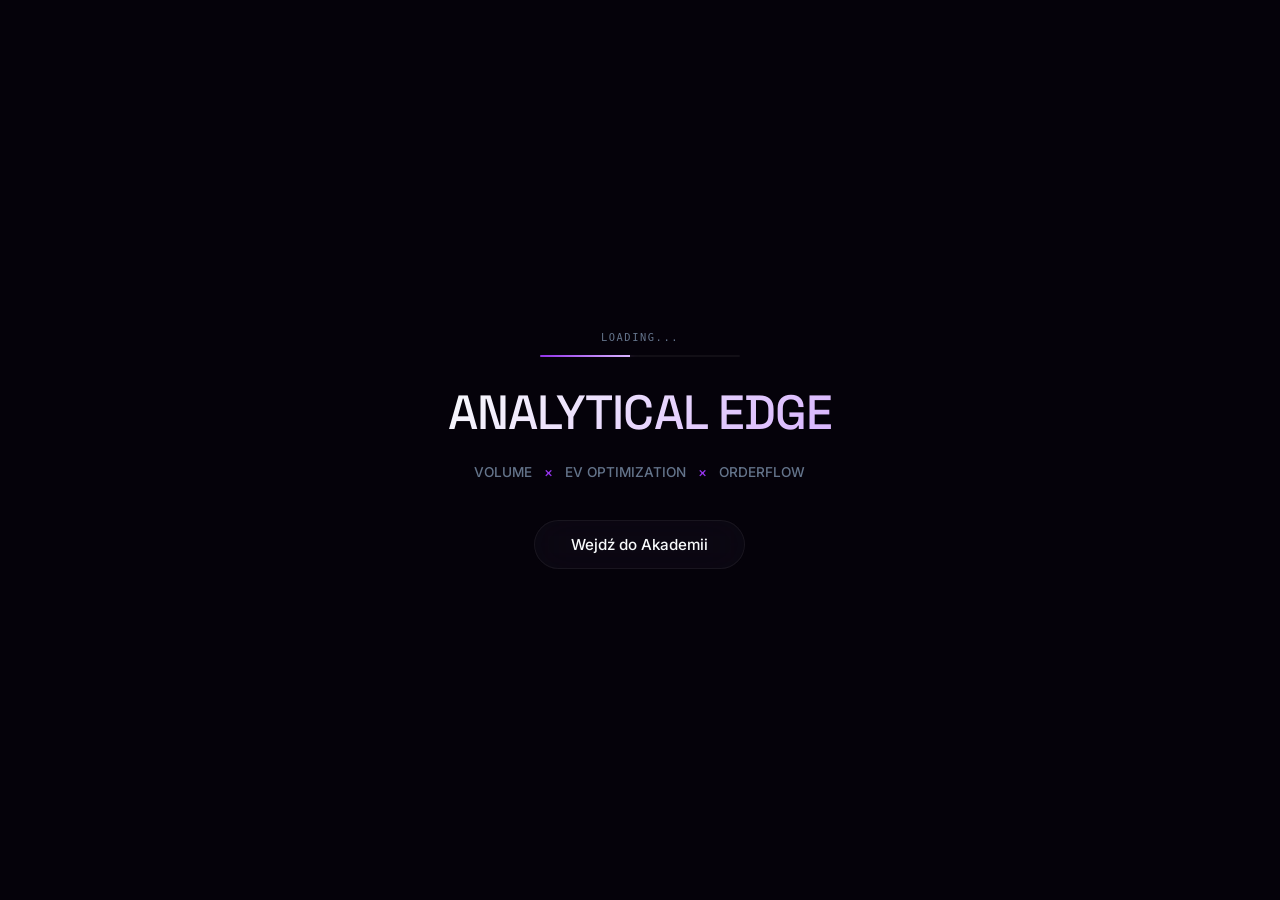
==== commit 182a568f: "Initial commit" ====
--- a/index.html
+++ b/index.html
@@ -10,35 +10,37 @@
     <link href="https://fonts.googleapis.com/css2?family=Inter:wght@300;400;500;600;700&family=Space+Grotesk:wght@400;500;600;700;800&display=swap" rel="stylesheet">
     <link rel="stylesheet" href="https://cdnjs.cloudflare.com/ajax/libs/font-awesome/6.4.0/css/all.min.css">
     <link rel="stylesheet" href="style.css">
+    <script>
+  if (/Android|webOS|iPhone|iPad|iPod|BlackBerry|IEMobile|Opera Mini/i.test(navigator.userAgent)) {
+    window.location.href = "mobile.html";
+  }
+</script>
 </head>
 <body>
-    <!-- tooltipy container (interaction) -->
     <div id="tooltip" class="tooltip"></div>
 
-    <!-- Environmental Isolation Wrapper -->
     <div id="ambient-wrapper">
         <div class="ambient-blobs"></div>
     </div>
 
-<!-- Cover Page Sequence -->
-    <div class="cover-page">
+<div class="cover-page">
         <div class="cover-particles"></div>
         <div class="cover-content">
             
             <div class="loader-container">
-                <div class="loader-title-small">SYSTEM INITIALIZATION</div>
+                <div class="loader-title-small">LOADING...</div>
                 <div class="loader-bar-bg">
                     <div class="loader-bar-fill" id="loaderFill"></div>
                 </div>
             </div>
             
             <h1 class="cover-title">
-                <span class="title-line">ANALYTICAL</span>
-                <span class="title-line">STERILITY</span>
+                <span class="title-line">ANALYTICAL EDGE</span>
+                <span class="title-line"></span>
             </h1>
             
             <div class="cover-meta">
-                <span class="meta-item">Zero Trust</span>
+                <span class="meta-item">Volume</span>
                 <span class="meta-divider">×</span>
                 <span class="meta-item">EV Optimization</span>
                 <span class="meta-divider">×</span>
@@ -51,7 +53,6 @@
         </div>
     </div>
 
-    <!-- Application Core & Routing Output -->
     <main class="portfolio-main" style="display: none;">
         
         <nav class="top-nav">
